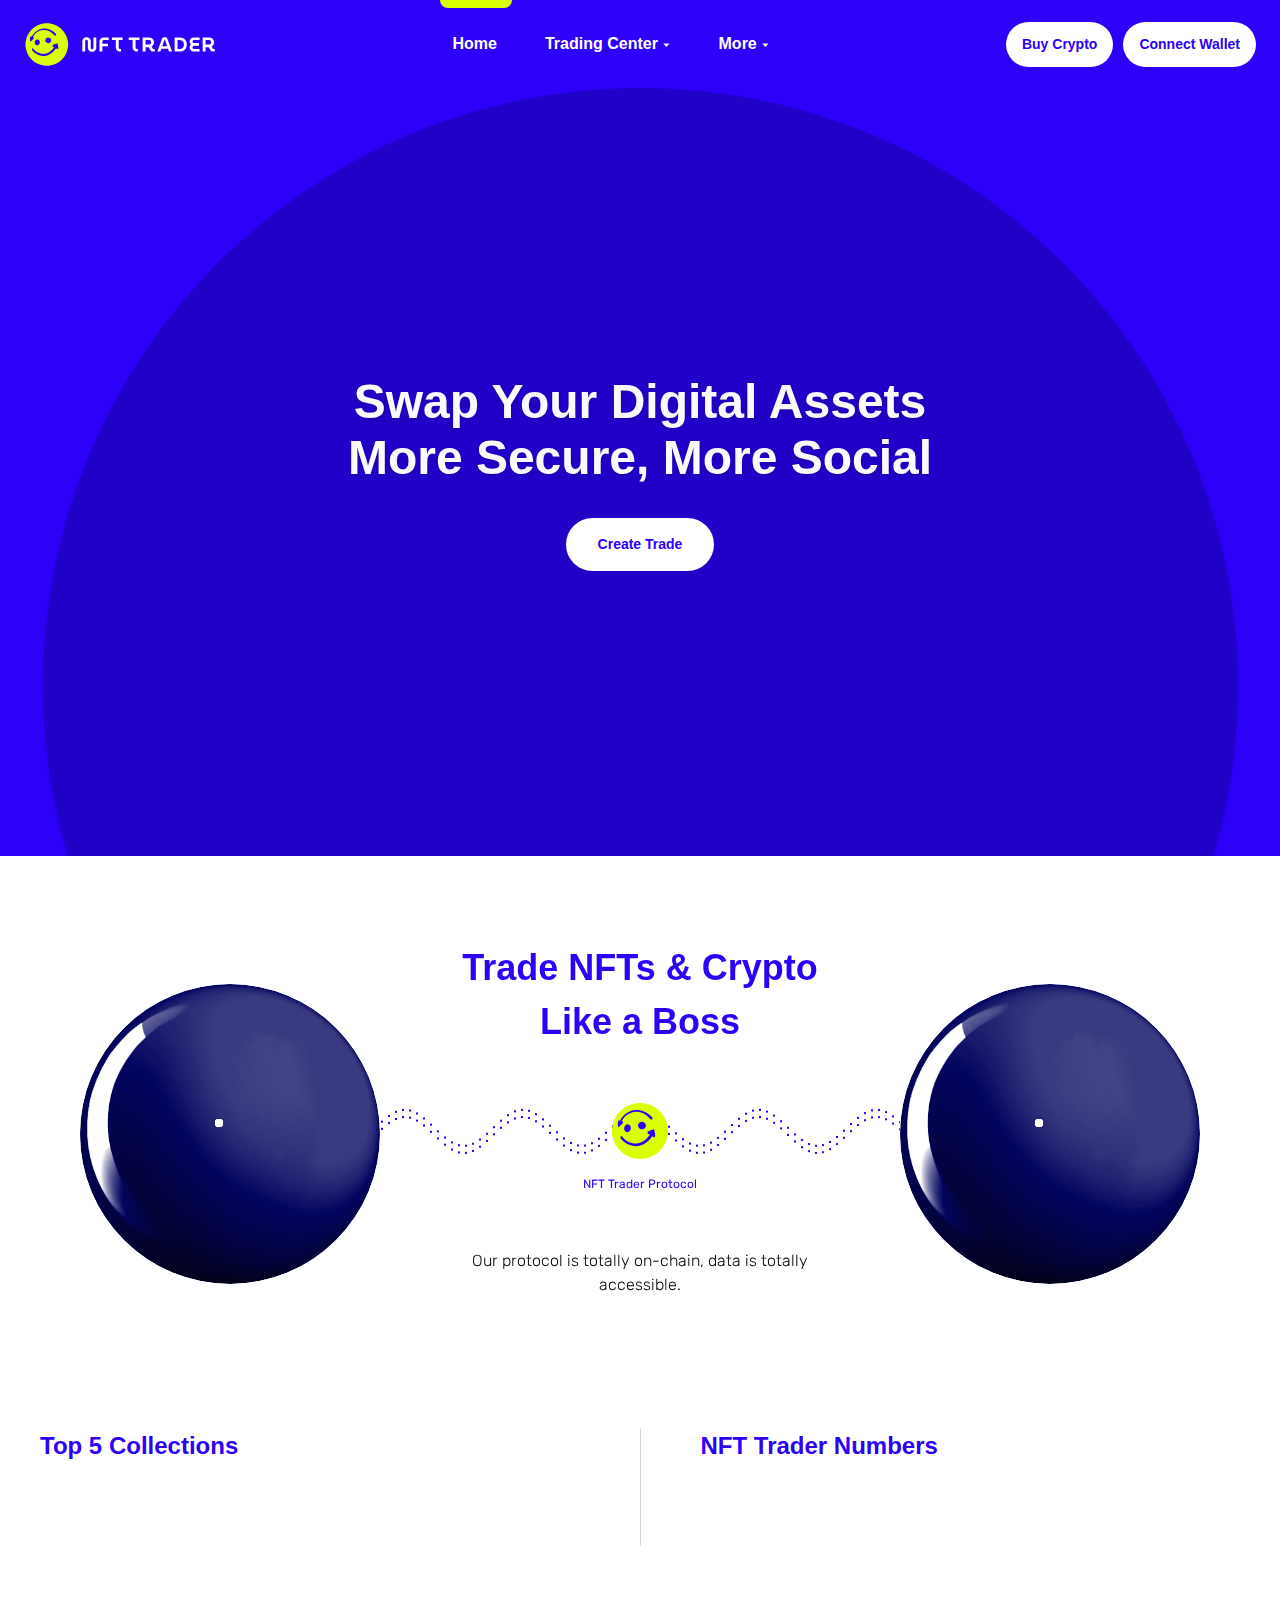
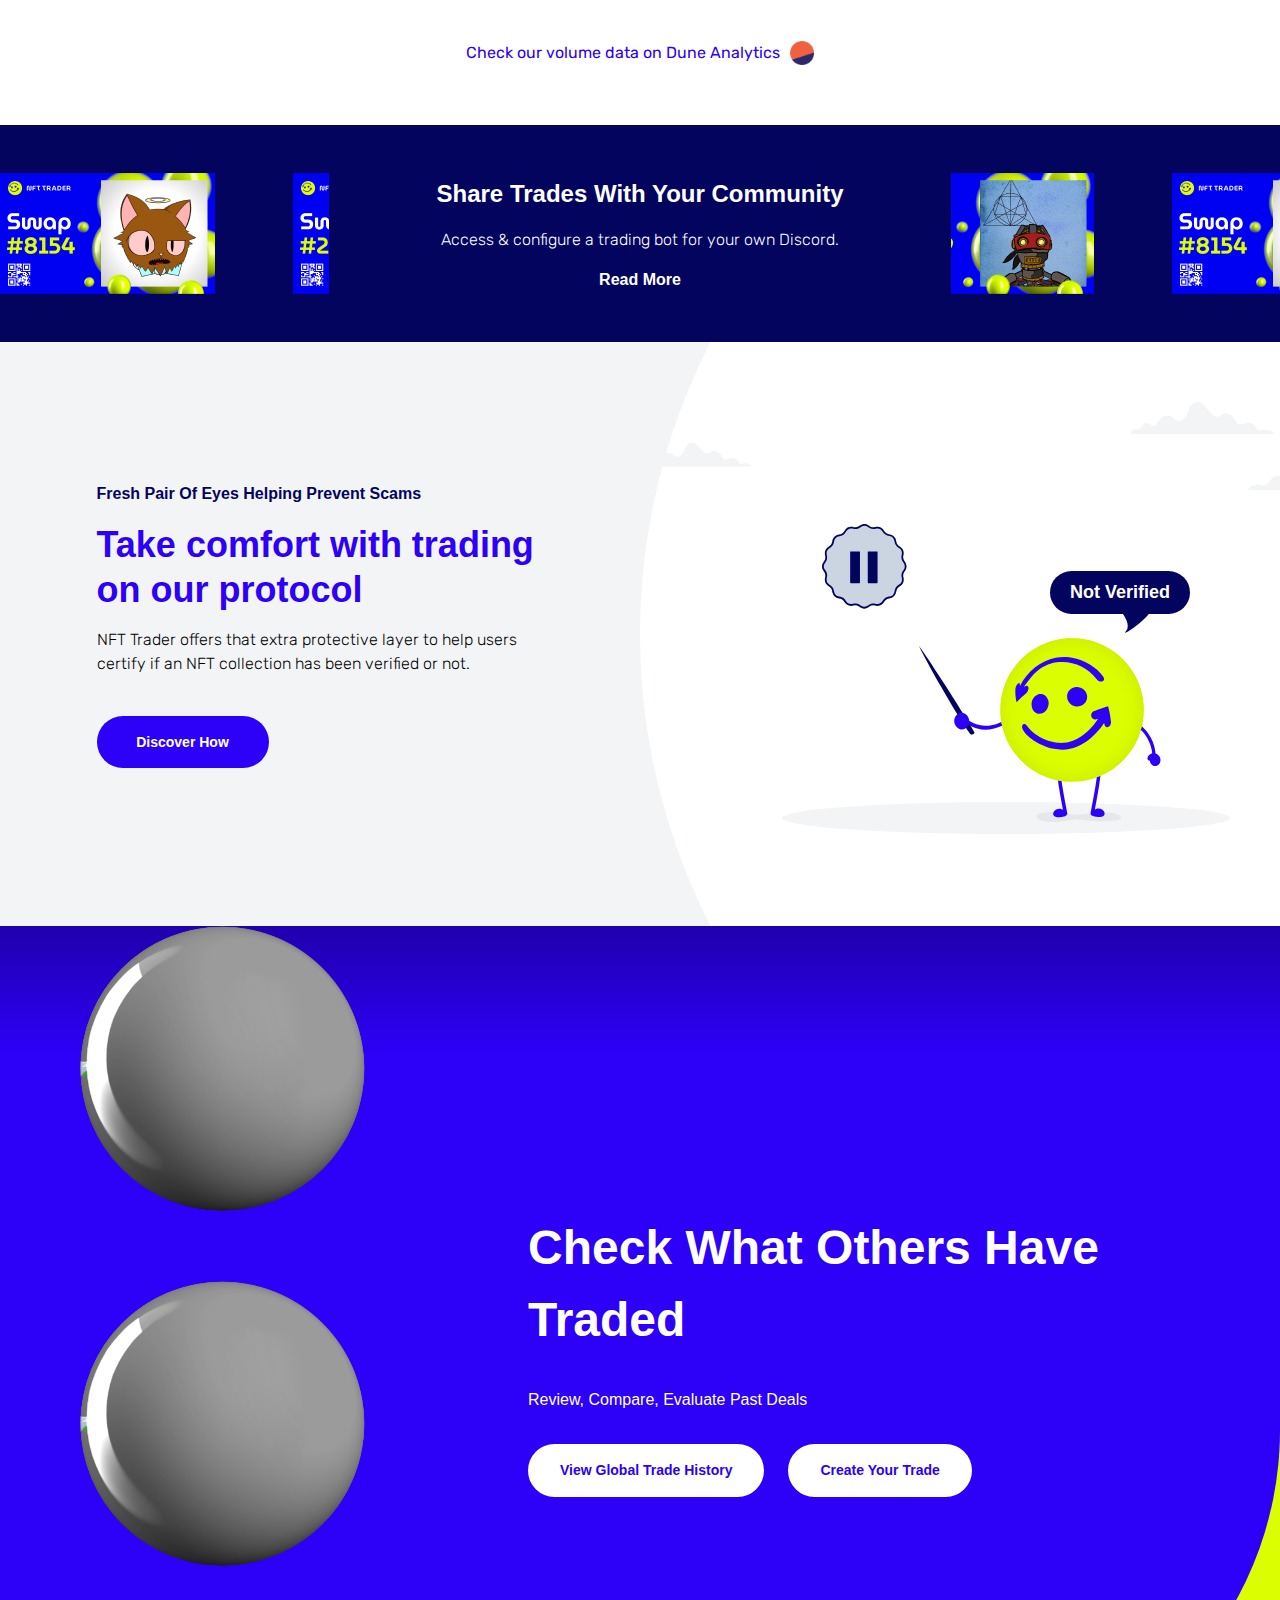
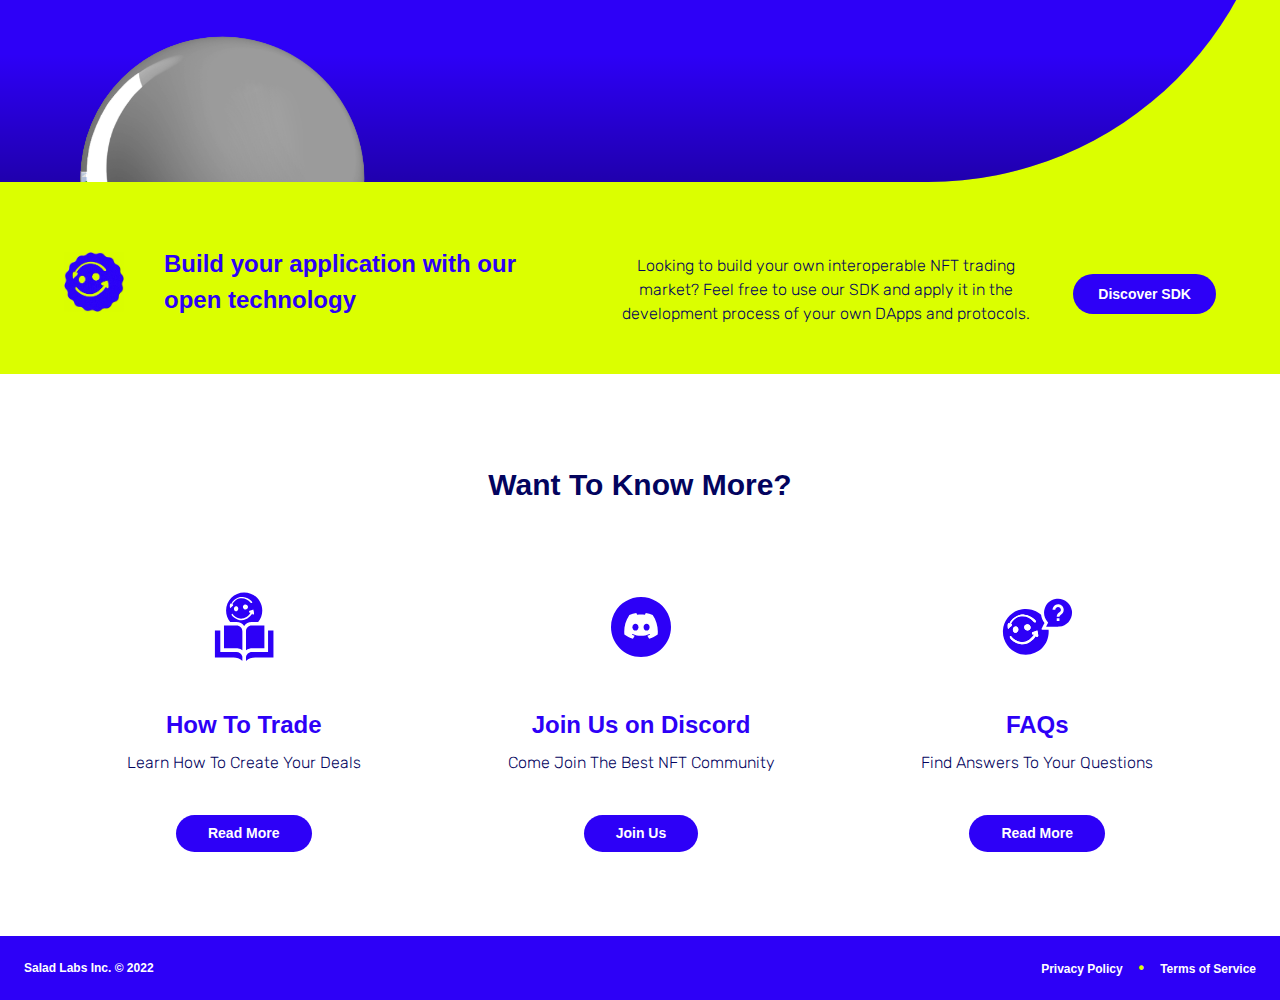
==== index.html @ 7aa1cea1 "Jyte Work Push" ====
<!DOCTYPE html>
<html lang="en">
<!-- Mirrored from www.nfttrader.io/ by HTTrack Website Copier/3.x [XR&CO'2014], Mon, 13 Mar 2023 13:34:58 GMT -->

<head>
    <meta name="viewport" content="width=device-width" />
    <meta charSet="utf-8" />
    <title>NFTTrader.io | Swap Your Digital Assets. More Secure, More Social</title>
    <meta name="title" content="NFTTrader.io | Swap Your Digital Assets. More Secure, More Social" />
    <meta name="description"
        content="NFTTrader.io is a multichain platform that allows P2P swaps of your digital assets in a more secure and social way." />
    <meta property="og:type" content="website" />
    <meta property="og:url" content="index.html" />
    <meta property="og:title" content="NFTTrader.io | Swap Your Digital Assets. More Secure, More Social" />
    <meta property="og:description"
        content="NFTTrader.io is a multichain platform that allows P2P swaps of your digital assets in a more secure and social way." />
    <meta property="og:image" content="../s3.eu-west-1.amazonaws.com/media.nfttrader.io/static/meta-logo.png" />
    <meta property="twitter:card" content="../s3.eu-west-1.amazonaws.com/media.nfttrader.io/static/meta-logo.png" />
    <meta property="twitter:url" content="index.html" />
    <meta property="twitter:title" content="NFTTrader.io | Swap Your Digital Assets. More Secure, More Social" />
    <meta property="twitter:description"
        content="NFTTrader.io is a multichain platform that allows P2P swaps of your digital assets in a more secure and social way." />
    <meta property="twitter:image" content="../s3.eu-west-1.amazonaws.com/media.nfttrader.io/static/meta-logo.png" />
    <link rel="icon" href="favicon.ico" />
    <link rel="apple-touch-icon" sizes="180x180" href="apple-touch-icon.png" />
    <link rel="icon" type="image/png" sizes="32x32" href="favicon-32x32.png" />
    <link rel="icon" type="image/png" sizes="16x16" href="favicon-16x16.png" />
    <link rel="manifest" href="site.webmanifest" />
    <meta name="next-head-count" content="9" />
    <link rel="preload" href="_next/static/css/43361c9265970437.css" as="style" />
    <link rel="stylesheet" href="_next/static/css/43361c9265970437.css" data-n-g="" />
    <link rel="preload" href="_next/static/css/2be417f9c0d968a4.css" as="style" />
    <link rel="stylesheet" href="_next/static/css/2be417f9c0d968a4.css" data-n-p="" />
    <link rel="preload" href="_next/static/css/83ad58e8e3fb3b5a.css" as="style" />
    <link rel="stylesheet" href="_next/static/css/83ad58e8e3fb3b5a.css" data-n-p="" /><noscript
        data-n-css=""></noscript>
    <script defer="" nomodule="" src="_next/static/chunks/polyfills-5cd94c89d3acac5f.js"></script>
    <script src="_next/static/chunks/webpack-548def59a6d8c1ab.js" defer=""></script>
    <script src="_next/static/chunks/framework-3ba7a649e78412a2.js" defer=""></script>
    <script src="_next/static/chunks/main-03161c0e0f9bb526.js" defer=""></script>
    <script src="_next/static/chunks/pages/_app-65dbbc0c952a27b8.js" defer=""></script>
    <script src="_next/static/chunks/75fc9c18-0b814f772c82c809.js" defer=""></script>
    <script src="_next/static/chunks/7421-03f4fcde40812e0a.js" defer=""></script>
    <script src="_next/static/chunks/5300-7e7d7ac0eab8a0b3.js" defer=""></script>
    <script src="_next/static/chunks/303-9979a2b699607a03.js" defer=""></script>
    <script src="_next/static/chunks/1391-1c988850c8850c26.js" defer=""></script>
    <script src="_next/static/chunks/5519-e1a431a7d2eac664.js" defer=""></script>
    <script src="_next/static/chunks/792-e9de6b56ada59f07.js" defer=""></script>
    <script src="_next/static/chunks/pages/index-f2e6a3bec9e7441b.js" defer=""></script>
    <script src="_next/static/CAy_Ukf-03Jh0zCTtFSmA/_buildManifest.js" defer=""></script>
    <script src="_next/static/CAy_Ukf-03Jh0zCTtFSmA/_ssgManifest.js" defer=""></script>
    <script src="_next/static/CAy_Ukf-03Jh0zCTtFSmA/_middlewareManifest.js" defer=""></script>
</head>

<body>
    <div id="__next" data-reactroot="">
        <div>
            <div class="false"></div>
            <header class="hidden bg-primary-white md:block sticky top-0 w-full z-[9999]">
                <div class="flex bg-primary-blue relative z-10 px-[24px] h-[88px] justify-between items-center ">
                    <div><img src="_next/static/media/logo_negative.75c9307e.svg" class="w-[192px] cursor-pointer" />
                    </div>
                    <nav class="flex h-[100%]">
                        <ul class="flex h-[100%] text-primary-white font-semibold hover:cursor-pointer">
                            <li class="inline flex h-[100%] items-center relative">
                                <div
                                    class="absolute top-[0px] w-[72px] h-[8px] bg-primary-yellow rounded-b-[100px] HeaderDesktop_menuOutlineHome__Os2DT">
                                </div><span
                                    class="flex h-[100%] items-center hover:text-primary-yellow HeaderDesktop_menuFontSmall__age8u"><a
                                        href="index.html">Home</a></span>
                            </li>
                            <li class="inline flex h-[100%] items-center md:mx-[28px] lg:mx-[48px] relative"><span><span
                                        class="flex h-[100%] items-center hover:text-primary-yellow
                      text-primary-white HeaderDesktop_menuFontSmall__age8u">Trading Center<svg width="8.66" height="5"
                                            viewBox="0 0 25 20" fill="none" xmlns="http://www.w3.org/2000/svg"
                                            class="ml-[4px]">
                                            <path d="M12.6699 19.8564L0.669922 6L24.6699 6L12.6699 19.8564Z"
                                                fill="white"></path>
                                        </svg></span></span></li>
                            <li class="inline flex h-[100%] items-center relative"><span><span class="flex h-[100%] items-center hover:text-primary-yellow
                      text-primary-white HeaderDesktop_menuFontSmall__age8u">More<svg width="8.66" height="5"
                                            viewBox="0 0 25 20" fill="none" xmlns="http://www.w3.org/2000/svg"
                                            class="ml-[4px]">
                                            <path d="M12.6699 19.8564L0.669922 6L24.6699 6L12.6699 19.8564Z"
                                                fill="white"></path>
                                        </svg></span></span></li>
                        </ul>
                    </nav>
                    <div>
                        <div class="flex justify-between">
                            <div
                                class="flex select-none justify-center items-center text-center cursor-pointer  bg-primary-white text-primary-blue transition-colors ease-in-out duration-500 hover:bg-primary-yellow active:bg-primary-white rounded-[100px] px-4 py-2 py-3 mr-[10px] false ">
                                <span class="false text-sm font-semibold">Buy Crypto</span></div>
                            <div
                                class="flex select-none justify-center items-center text-center cursor-pointer  bg-primary-white text-primary-blue transition-colors ease-in-out duration-500 hover:bg-primary-yellow active:bg-primary-white rounded-[100px] px-4 py-2 py-3 false ">
                                <span class="false text-sm font-semibold">Connect Wallet</span></div>
                        </div>
                    </div>
                </div>
            </header>
            <header class="block bg-primary-white sticky select-none top-0 w-full z-[9999] md:hidden">
                <div class="flex relative z-10 justify-between items-center bg-primary-blue h-[72px] px-[16px] "><img src="_next/static/media/logo_negative.75c9307e.svg" class="w-[170px] h-[40px]cursor-pointer" />
                    <div class="flex items-center justify-center gap-2"><svg class="cursor-pointer" width="40"
                            height="40" viewBox="0 0 24 24" fill="none" xmlns="http://www.w3.org/2000/svg">
                            <path
                                d="M0 12C0 5.37258 5.37258 0 12 0V0C18.6274 0 24 5.37258 24 12V12C24 18.6274 18.6274 24 12 24V24C5.37258 24 0 18.6274 0 12V12Z"
                                fill="white"></path>
                            <g clip-path="url(#clip0_357_110)">
                                <path d="M7.79993 9H16.1999V10.05H7.79993V9Z" fill="#2D00F7"></path>
                                <path d="M7.79993 11.4502H16.1999V12.5002H7.79993V11.4502Z" fill="#2D00F7"></path>
                                <path d="M16.1999 13.8998H7.79993V14.9498H16.1999V13.8998Z" fill="#2D00F7"></path>
                            </g>
                            <path fill-rule="evenodd" clip-rule="evenodd"
                                d="M12 23.4C18.296 23.4 23.4 18.296 23.4 12C23.4 5.70395 18.296 0.6 12 0.6C5.70395 0.6 0.6 5.70395 0.6 12C0.6 18.296 5.70395 23.4 12 23.4ZM12 24C18.6274 24 24 18.6274 24 12C24 5.37258 18.6274 0 12 0C5.37258 0 0 5.37258 0 12C0 18.6274 5.37258 24 12 24Z"
                                fill="#2D00F7"></path>
                            <defs>
                                <clipPath id="clip0_357_110">
                                    <rect width="9.6" height="9.6" fill="white" transform="translate(7.19995 7.20001)">
                                    </rect>
                                </clipPath>
                            </defs>
                        </svg></div>
                </div>
            </header>
            <main>
                <section
                    class="relative flex items-center justify-center w-full h-[464px] md:h-[768px] bg-primary-blue overflow-hidden">
                    <div
                        class="absolute top-0 w-[1195px] h-[1195px] rounded-full bg-primary-dark-blue shadow shadow-dark-shadow opacity-30 z-0">
                    </div>
                    <div class="absolute w-full h-full z-10"></div>
                    <div class="flex flex-col items-center justify-center gap-8 z-30">
                        <h1
                            class="w-[343px] drop-shadow shadow-dark-shadow text-gray-50 text-center text-3xl px-4 font-semibold sm:w-[500px] md:px-0 lg:text-5xl lg:w-[619px] lg:leading-[56px]">
                            Swap Your Digital Assets More Secure, More Social</h1>
                        <div
                            class="flex select-none justify-center items-center text-center cursor-pointer  bg-primary-white text-primary-blue transition-colors ease-in-out duration-500 hover:bg-primary-yellow active:bg-primary-white rounded-[100px] px-8 py-4 undefined false ">
                            <span class="false text-sm font-semibold">Create Trade</span></div>
                    </div>
                </section>
                <section class="w-full">
                    <div class="flex flex-col w-full justify-center gap-5 sm:gap-10 max-w-[1280px] h-full m-auto">
                        <div
                            class="flex flex-col items-center justify-center gap-5 lg:gap-0 px-5 pt-[40px] sm:px-20 md:pt-[80px] lg:pt-[20px]">
                            <h1
                                class="lg:relative top-[65px] md:max-w-[416px] text-2xl lg:text-4xl font-semibold text-center text-primary-blue z-[1]">
                                Trade NFTs &amp; Crypto Like a Boss</h1>
                            <p class="block text-center text-sm rubik font-light sm:hidden">Our protocol is totally
                                on-chain, data is totally accessible.</p>
                            <div class="self-stretch flex items-center justify-between">
                                <div class=" Bubble_float__k_P_n relative inline-flex items-center justify-center rounded-full overflow-hidden Bubble_bubbleWebkit__6w20a"
                                    style="width:0px;height:0px;animation-delay:4s">
                                    <div class="absolute top-0 flex items-center justify-start w-full h-full transition-all"
                                        style="transform:translateX(0px);will-change:transform"><img
                                            src="../s3.eu-west-1.amazonaws.com/media.nfttrader.io/static/homepage/5.gif"
                                            class="h-auto z-0" style="width:0px" /><img
                                            src="../s3.eu-west-1.amazonaws.com/media.nfttrader.io/static/homepage/22.gif"
                                            class="h-auto z-0" style="width:0px" /></div><img
                                        src="_next/static/media/grey_sphere.e9741642.svg"
                                        class="absolute top-0 left-0 w-full h-auto mix-blend-hard-light z-50" />
                                </div>
                                <div id="sinewave-container"
                                    class="flex justify-center items-center flex-1 relative self-stretch"><canvas
                                        class="absolute top-0 left-0"></canvas><img
                                        src="_next/static/media/logo.96d10b69.svg"
                                        class="NFTTraderProtocol relative -top-[3px] w-[56px] h-[56px] z-10" />
                                    <p
                                        class="NFTTraderProtocol absolute top-[90px] md:top-[125px] lg:top-2/3 left-1/2 translate-y-[-50%] translate-x-[-50%] text-primary-blue text-xs text-center rubik w-full">
                                        NFT Trader Protocol</p>
                                </div>
                                <div class=" Bubble_float__k_P_n relative inline-flex items-center justify-center rounded-full overflow-hidden Bubble_bubbleWebkit__6w20a"
                                    style="width:0px;height:0px;animation-delay:0s">
                                    <div class="absolute top-0 flex items-center justify-start w-full h-full transition-all"
                                        style="transform:translateX(0px);will-change:transform"><img
                                            src="../s3.eu-west-1.amazonaws.com/media.nfttrader.io/static/homepage/22.gif"
                                            class="h-auto z-0" style="width:0px" /><img
                                            src="../s3.eu-west-1.amazonaws.com/media.nfttrader.io/static/homepage/5.gif"
                                            class="h-auto z-0" style="width:0px" /></div><img
                                        src="_next/static/media/grey_sphere.e9741642.svg"
                                        class="absolute top-0 left-0 w-full h-auto mix-blend-hard-light z-50" />
                                </div>
                            </div>
                            <p
                                class="hidden sm:block bottom-[35px] text-center rubik text-base font-light md:max-w-[416px] lg:relative">
                                Our protocol is totally on-chain, data is totally accessible.</p>
                            <div class="NFTTraderProtocol-mobile flex items-center justify-center gap-4"><img
                                    src="_next/static/media/logo.96d10b69.svg" class="w-[28px] h-[28px] z-10" />
                                <p class="text-primary-blue text-xs rubik font-regular">NFT Trader Protocol</p>
                            </div>
                        </div>
                        <div
                            class="flex flex-col lg:flex-row items-stretch justify-between gap-10 pb-0 pt-[56px] px-5 sm:gap-20 sm:px-10 md:pb-[80px] lg:gap-10">
                            <div class="flex-1 flex flex-col items-stretch justify-start">
                                <h1 class="text-lg sm:text-2xl font-semibold text-primary-blue">Top 5 Collections</h1>
                                <ul class="flex flex-col items-stretch justify-start mt-[32px]"></ul>
                            </div>
                            <div
                                class="w-full h-[1px] bg-primary-gray/40 my-[48px] sm:my-[24px] md:my-[0px] md:mx-[20px] lg:w-[1px] lg:h-[inherit]">
                            </div>
                            <div class="flex-1 flex flex-col mb-[50px] items-stretch justify-start">
                                <h1 class="text-lg sm:text-2xl font-semibold text-primary-blue">NFT Trader Numbers</h1>
                                <ul class="flex flex-col items-stretch justify-start mt-[32px]"></ul>
                            </div>
                        </div>
                    </div>
                    <div
                        class="flex justify-center items-center w-full max-w-[1280px] mt-[15px] mb-[60px] m-[0] mx-[auto] px-[16px] lg:px-[48px]">
                        <span class="rubik text-primary-blue"><a
                                class=" LinkComponent_link__B8Cf5 LinkComponent_blue__vKzQ0 font-regular cursor-pointer "
                                target="_blank" href="https://dune.com/cryptuschrist/nft-trader-io">Check our volume
                                data on Dune Analytics</a></span><img src="_next/static/media/dune_logo.399c9743.png"
                            class="ml-[10px] w-[24px] h-[auto]" /></div>
                </section>
                <section
                    class="flex flex-col justify-center w-full bg-primary-dark-blue py-[48px] lg:relative lg:z-[1]">
                    <div class="index_momentsRow__EXPA_ undefined w-full h-[64px] lg:hidden"
                        style="background-image:url(_next/static/media/moments_row_small.039a1a40.png)"></div>
                    <div class="index_momentsRow__EXPA_ undefined w-full h-[121px] hidden lg:block"
                        style="background-image:url(_next/static/media/moments_row.9f579032.png)"></div>
                    <div
                        class="flex flex-col justify-center items-center bg-primary-dark-blue lg:py-[15px] lg:w-[622px] lg:absolute lg:top-[50%] lg:left-[50%] lg:-translate-y-[50%] lg:-translate-x-[50%]">
                        <span class="text-2xl font-semibold text-center text-primary-white mt-[32px] lg:mt-[0]">Share
                            Trades With Your Community</span><span
                            class="rubik text-base font-light mt-[16px] text-primary-white">Access &amp; configure a
                            trading bot for your own Discord.</span><a
                            class=" LinkComponent_link__B8Cf5 LinkComponent_white__wctmo font-semibold cursor-pointer text-base font-semibold mt-[16px]"
                            target="_blank" href="https://docs.nfttrader.io/documentation/discord-bot">Read More</a>
                    </div>
                </section>
                <section
                    class="index_verificationSection__X10EL w-full flex flex-col lg:pl-[40px] xl:pl-[80px] lg:flex-row lg:items-center lg:justify-center lg:h-[584px] lg:relative lg:z-[1]">
                    <div class="max-w-[1280px] w-full flex justify-between">
                        <div
                            class="flex flex-col pt-[48px] pb-[44px] px-[16.5px] text-left bg-[#f3f4f6] lg:w-[500px] sm:items-center lg:items-start lg:bg-[transparent]">
                            <span class="text-base text-primary-dark-blue font-semibold">Fresh Pair Of Eyes Helping
                                Prevent Scams</span><span
                                class="text-primary-blue text-2xl font-semibold mt-[16px] lg:text-4xl lg:leading-[45px]">Take
                                comfort with trading on our protocol</span>
                            <p class="mt-[16px] rubik text-base font-light text-left sm:text-center lg:text-left">NFT
                                Trader offers that extra protective layer to help users certify if an NFT collection has
                                been verified or not.</p>
                            <div
                                class="flex select-none justify-center items-center text-center cursor-pointer  bg-primary-blue text-primary-white transition-colors ease-in-out duration-500 hover:bg-primary-dark-blue active:bg-primary-blue rounded-[100px] px-4 py-2 mt-[40px] w-[172px] h-[52px] false ">
                                <span class="false text-sm font-semibold">Discover How</span></div>
                        </div>
                        <div class="relative hidden lg:flex lg:w-[548px] lg:h-[400px]">
                            <div class="index_mascotteBaloonVerification__2cKX9"></div>
                            <div class="absolute top-[90px] left-[90px] icon-container">
                                <div class="VerificationStatusRotation_verificationStatusIcon__pR4Mj VerificationStatusRotation_verificationStatusIconSuccess__KRwkx"
                                    id="icon-success-2b61be61-5fc8-4e1e-98bd-cf3c6c43ba08"></div>
                                <div class="VerificationStatusRotation_verificationStatusIcon__pR4Mj VerificationStatusRotation_verificationStatusIconVerify__xtl3p"
                                    id="icon-verify-2b61be61-5fc8-4e1e-98bd-cf3c6c43ba08"
                                    style="display:none;opacity:0"></div>
                                <div class="VerificationStatusRotation_verificationStatusIcon__pR4Mj VerificationStatusRotation_verificationStatusIconBanned__8eRMj"
                                    id="icon-banned-2b61be61-5fc8-4e1e-98bd-cf3c6c43ba08"
                                    style="display:none;opacity:0"></div>
                            </div>
                            <div
                                class="absolute bg-primary-dark-blue rounded-[100px] px-[20px] py-[8px] transition-all bottom-[220px] right-[90px]">
                                <span class="text-lg font-semibold text-primary-white"
                                    id="status-2b61be61-5fc8-4e1e-98bd-cf3c6c43ba08">Verified</span></div>
                        </div>
                    </div>
                    <div class="index_verificationMascotte__Oyqsv w-full flex relative h-[500px] pb-[80px]">
                        <div class="index_mascotteBaloonVerificationMobile__uprz4"></div>
                    </div>
                </section>
                <section class="w-full h-[536px] bg-primary-yellow lg:h-[856px] lg:relative lg:z-[1]">
                    <div
                        class="relative w-full h-full bg-primary-blue lg:px-20 rounded-br-[88px] md:rounded-br-[176px] lg:rounded-br-[352px] overflow-hidden">
                        <div
                            class="absolute top-0 left-0 w-full h-[128px] bg-gradient-to-b from-black to-transparent opacity-30 z-0">
                        </div>
                        <div
                            class="absolute bottom-0 left-0 w-full h-[128px] bg-gradient-to-t from-black to-transparent opacity-30 z-0">
                        </div>
                        <div
                            class="flex flex-col lg:flex-row items-center lg:items-stretch justify-center lg:justify-between gap-5 lg:gap-10 w-full h-full max-w-[1280px] m-auto">
                            <ul
                                class="index_animatedUl__vs0hX self-start flex flex-row lg:flex-col items-center justify-start">
                                <li class="w-[100px] md:w-[175px] lg:w-[285px] h-[100px] md:h-[175px] lg:h-[285px]">
                                    <div class="  relative inline-flex items-center justify-center rounded-full overflow-hidden Bubble_bubbleWebkit__6w20a"
                                        style="width:0px;height:0px;animation-delay:0s">
                                        <div class="absolute top-0 flex items-center justify-start w-full h-full transition-all"
                                            style="transform:translateX(0px);will-change:transform"><img
                                                src="../lh3.googleusercontent.com/unnamed.png" class="h-auto z-0"
                                                style="width:0px" /></div>
                                                <img src="_next/static/media/grey_sphere.e9741642.svg"
                                            class="absolute top-0 left-0 w-full h-auto mix-blend-hard-light z-50" />
                                    </div>
                                </li>
                                <li class="w-[100px] md:w-[175px] lg:w-[285px] h-[100px] md:h-[175px] lg:h-[285px]">
                                    <div class="  relative inline-flex items-center justify-center rounded-full overflow-hidden Bubble_bubbleWebkit__6w20a"
                                        style="width:0px;height:0px;animation-delay:2s">
                                        <div class="absolute top-0 flex items-center justify-start w-full h-full transition-all"
                                            style="transform:translateX(0px);will-change:transform"><img
                                                src="../lh3.googleusercontent.com/unnamed-2.png" class="h-auto z-0"
                                                style="width:0px" /></div><img
                                            src="_next/static/media/grey_sphere.e9741642.svg"
                                            class="absolute top-0 left-0 w-full h-auto mix-blend-hard-light z-50" />
                                    </div>
                                </li>
                                <li class="w-[100px] md:w-[175px] lg:w-[285px] h-[100px] md:h-[175px] lg:h-[285px]">
                                    <div class="  relative inline-flex items-center justify-center rounded-full overflow-hidden Bubble_bubbleWebkit__6w20a"
                                        style="width:0px;height:0px;animation-delay:3s">
                                        <div class="absolute top-0 flex items-center justify-start w-full h-full transition-all"
                                            style="transform:translateX(0px);will-change:transform"><img
                                                src="../lh3.googleusercontent.com/unnamed-3.png" class="h-auto z-0"
                                                style="width:0px" /></div><img
                                            src="_next/static/media/grey_sphere.e9741642.svg"
                                            class="absolute top-0 left-0 w-full h-auto mix-blend-hard-light z-50" />
                                    </div>
                                </li>
                                <li class="w-[100px] md:w-[175px] lg:w-[285px] h-[100px] md:h-[175px] lg:h-[285px]">
                                    <div class="  relative inline-flex items-center justify-center rounded-full overflow-hidden Bubble_bubbleWebkit__6w20a"
                                        style="width:0px;height:0px;animation-delay:2s">
                                        <div class="absolute top-0 flex items-center justify-start w-full h-full transition-all"
                                            style="transform:translateX(0px);will-change:transform"><img
                                                src="../lh3.googleusercontent.com/unnamed-4.png" class="h-auto z-0"
                                                style="width:0px" /></div><img
                                            src="_next/static/media/grey_sphere.e9741642.svg"
                                            class="absolute top-0 left-0 w-full h-auto mix-blend-hard-light z-50" />
                                    </div>
                                </li>
                                <li class="w-[100px] md:w-[175px] lg:w-[285px] h-[100px] md:h-[175px] lg:h-[285px]">
                                    <div class="  relative inline-flex items-center justify-center rounded-full overflow-hidden Bubble_bubbleWebkit__6w20a"
                                        style="width:0px;height:0px;animation-delay:3s">
                                        <div class="absolute top-0 flex items-center justify-start w-full h-full transition-all"
                                            style="transform:translateX(0px);will-change:transform"><img
                                                src="../lh3.googleusercontent.com/unnamed.jpg" class="h-auto z-0"
                                                style="width:0px" /></div><img
                                            src="_next/static/media/grey_sphere.e9741642.svg"
                                            class="absolute top-0 left-0 w-full h-auto mix-blend-hard-light z-50" />
                                    </div>
                                </li>
                                <li class="w-[100px] md:w-[175px] lg:w-[285px] h-[100px] md:h-[175px] lg:h-[285px]">
                                    <div class="  relative inline-flex items-center justify-center rounded-full overflow-hidden Bubble_bubbleWebkit__6w20a"
                                        style="width:0px;height:0px;animation-delay:4s">
                                        <div class="absolute top-0 flex items-center justify-start w-full h-full transition-all"
                                            style="transform:translateX(0px);will-change:transform"><img
                                                src="../lh3.googleusercontent.com/unnamed.png" class="h-auto z-0"
                                                style="width:0px" /></div><img
                                            src="_next/static/media/grey_sphere.e9741642.svg"
                                            class="absolute top-0 left-0 w-full h-auto mix-blend-hard-light z-50" />
                                    </div>
                                </li>
                                <li class="w-[100px] md:w-[175px] lg:w-[285px] h-[100px] md:h-[175px] lg:h-[285px]">
                                    <div class="  relative inline-flex items-center justify-center rounded-full overflow-hidden Bubble_bubbleWebkit__6w20a"
                                        style="width:0px;height:0px;animation-delay:4s">
                                        <div class="absolute top-0 flex items-center justify-start w-full h-full transition-all"
                                            style="transform:translateX(0px);will-change:transform"><img
                                                src="../lh3.googleusercontent.com/unnamed-2.png" class="h-auto z-0"
                                                style="width:0px" /></div><img
                                            src="_next/static/media/grey_sphere.e9741642.svg"
                                            class="absolute top-0 left-0 w-full h-auto mix-blend-hard-light z-50" />
                                    </div>
                                </li>
                                <li class="w-[100px] md:w-[175px] lg:w-[285px] h-[100px] md:h-[175px] lg:h-[285px]">
                                    <div class="  relative inline-flex items-center justify-center rounded-full overflow-hidden Bubble_bubbleWebkit__6w20a"
                                        style="width:0px;height:0px;animation-delay:3s">
                                        <div class="absolute top-0 flex items-center justify-start w-full h-full transition-all"
                                            style="transform:translateX(0px);will-change:transform"><img
                                                src="../lh3.googleusercontent.com/unnamed-3.png" class="h-auto z-0"
                                                style="width:0px" /></div><img
                                            src="_next/static/media/grey_sphere.e9741642.svg"
                                            class="absolute top-0 left-0 w-full h-auto mix-blend-hard-light z-50" />
                                    </div>
                                </li>
                                <li class="w-[100px] md:w-[175px] lg:w-[285px] h-[100px] md:h-[175px] lg:h-[285px]">
                                    <div class="  relative inline-flex items-center justify-center rounded-full overflow-hidden Bubble_bubbleWebkit__6w20a"
                                        style="width:0px;height:0px;animation-delay:3s">
                                        <div class="absolute top-0 flex items-center justify-start w-full h-full transition-all"
                                            style="transform:translateX(0px);will-change:transform"><img
                                                src="../lh3.googleusercontent.com/unnamed-4.png" class="h-auto z-0"
                                                style="width:0px" /></div><img
                                            src="_next/static/media/grey_sphere.e9741642.svg"
                                            class="absolute top-0 left-0 w-full h-auto mix-blend-hard-light z-50" />
                                    </div>
                                </li>
                                <li class="w-[100px] md:w-[175px] lg:w-[285px] h-[100px] md:h-[175px] lg:h-[285px]">
                                    <div class="  relative inline-flex items-center justify-center rounded-full overflow-hidden Bubble_bubbleWebkit__6w20a"
                                        style="width:0px;height:0px;animation-delay:1s">
                                        <div class="absolute top-0 flex items-center justify-start w-full h-full transition-all"
                                            style="transform:translateX(0px);will-change:transform"><img
                                                src="../lh3.googleusercontent.com/unnamed.jpg" class="h-auto z-0"
                                                style="width:0px" /></div><img
                                            src="_next/static/media/grey_sphere.e9741642.svg"
                                            class="absolute top-0 left-0 w-full h-auto mix-blend-hard-light z-50" />
                                    </div>
                                </li>
                            </ul>
                            <div class="flex flex-col items-start justify-center gap-4 lg:gap-8 px-10 z-10">
                                <h1 class="text-2xl md:text-4xl lg:text-5xl font-semibold text-white max-w-[632px]">
                                    Check What Others Have Traded</h1>
                                <p class="text-base font-light text-white max-w-[632px]">Review, Compare, Evaluate Past
                                    Deals</p>
                                <div
                                    class="flex flex-col lg:flex-row items-start lg:items-center justify-start gap-2 lg:gap-6">
                                    <a href="globaldeals.html">
                                        <div
                                            class="flex select-none justify-center items-center text-center cursor-pointer  bg-primary-white text-primary-blue transition-colors ease-in-out duration-500 hover:bg-primary-yellow active:bg-primary-white rounded-[100px] px-8 py-4 undefined false ">
                                            <span class="false text-sm font-semibold">View Global Trade History</span>
                                        </div>
                                    </a>
                                    <div
                                        class="flex select-none justify-center items-center text-center cursor-pointer  bg-primary-white text-primary-blue transition-colors ease-in-out duration-500 hover:bg-primary-yellow active:bg-primary-white rounded-[100px] px-8 py-4 undefined false ">
                                        <span class="false text-sm font-semibold">Create Your Trade</span></div>
                                </div>
                            </div>
                        </div>
                    </div>
                </section>
                <section
                    class="flex flex-col items-center justify-center w-full bg-primary-yellow pt-[40px] pb-[48px] px-[16px] lg:relative lg:z-[1]">
                    <div class="max-w-[1280px] px-[48px]">
                        <div
                            class="flex flex-col gap-10 items-center mt-[16px] text-center lg:flex-row lg:justify-between">
                            <img src="_next/static/media/SDK_logo_rotating.dff5c730.gif"
                                class="w-[60px] h-[60px]" /><span
                                class="text-2xl font-semibold text-primary-blue lg:text-left">Build your application
                                with our open technology</span>
                            <p class="rubik text-primary-dark-blue font-light text-base mt-[16px] lg:w-[550px]">Looking
                                to build your own interoperable NFT trading market? Feel free to use our SDK and apply
                                it in the development process of your own DApps and protocols.</p>
                            <div
                                class="flex select-none justify-center items-center text-center cursor-pointer  bg-primary-blue text-primary-white transition-colors ease-in-out duration-500 hover:bg-primary-dark-blue active:bg-primary-blue rounded-[100px] px-4 py-2 w-[179px] h-[40px] mt-[24px] false ">
                                <span class="false text-sm font-semibold">Discover SDK</span></div>
                        </div>
                    </div>
                </section>
                <section class="w-full lg:bg-primary-white lg:relative lg:z-[1]">
                    <div
                        class="w-full max-w-[1280px] h-full px-[12px] pt-[40px] pb-[60px] md:pt-[88px] md:pb-[84px] m-auto">
                        <div class="flex flex-col items-stretch justify-center gap-20">
                            <h1 class="text-center text-3xl text-primary-dark-blue font-semibold">Want To Know More?
                            </h1>
                            <div class="flex flex-col md:flex-row items-stretch justify-evenly gap-8">
                                <div class="flex flex-col items-center justify-center gap-10"><img
                                        src="_next/static/media/guide.50057452.svg" class="w-20 h-20" />
                                    <div class="flex flex-col items-stretch justify-center gap-2">
                                        <p class="text-2xl text-center text-primary-blue font-semibold">How To Trade</p>
                                        <p class="rubik text-primary-dark-blue text-base text-center font-light">Learn
                                            How To Create Your Deals</p>
                                    </div><a target="" href="how-to-trade.html">
                                        <div
                                            class="flex select-none justify-center items-center text-center cursor-pointer  bg-primary-blue text-primary-white transition-colors ease-in-out duration-500 hover:bg-primary-dark-blue active:bg-primary-blue rounded-[100px] px-4 py-2 px-[32px] py-[10px] false ">
                                            <span class="false text-sm font-semibold">Read More</span></div>
                                    </a>
                                </div>
                                <div class="flex flex-col items-center justify-center gap-10"><img
                                        src="_next/static/media/discord.3afcd57c.svg" class="w-20 h-20" />
                                    <div class="flex flex-col items-stretch justify-center gap-2">
                                        <p class="text-2xl text-center text-primary-blue font-semibold">Join Us on
                                            Discord</p>
                                        <p class="rubik text-primary-dark-blue text-base text-center font-light">Come
                                            Join The Best NFT Community</p>
                                    </div><a target="_blank" href="https://discord.gg/q4gK9sqt6r">
                                        <div
                                            class="flex select-none justify-center items-center text-center cursor-pointer  bg-primary-blue text-primary-white transition-colors ease-in-out duration-500 hover:bg-primary-dark-blue active:bg-primary-blue rounded-[100px] px-4 py-2 px-[32px] py-[10px] false ">
                                            <span class="false text-sm font-semibold">Join Us</span></div>
                                    </a>
                                </div>
                                <div class="flex flex-col items-center justify-center gap-10"><img
                                        src="_next/static/media/faq.ead89cb7.svg" class="w-20 h-20" />
                                    <div class="flex flex-col items-stretch justify-center gap-2">
                                        <p class="text-2xl text-center text-primary-blue font-semibold">FAQs</p>
                                        <p class="rubik text-primary-dark-blue text-base text-center font-light">Find
                                            Answers To Your Questions</p>
                                    </div><a target="" href="faq.html">
                                        <div
                                            class="flex select-none justify-center items-center text-center cursor-pointer  bg-primary-blue text-primary-white transition-colors ease-in-out duration-500 hover:bg-primary-dark-blue active:bg-primary-blue rounded-[100px] px-4 py-2 px-[32px] py-[10px] false ">
                                            <span class="false text-sm font-semibold">Read More</span></div>
                                    </a>
                                </div>
                            </div>
                        </div>
                    </div>
                </section>
            </main>
            <footer
                class="flex flex-col w-full h-[auto] px-[24px] bg-primary-blue justify-between items-center text-primary-white text-xs font-semibold sm:flex-row sm:h-[64px] ">
                <div class="mt-[20px] sm:mt-[0px]"><span>Salad Labs Inc. © 2022</span></div>
                <div class="my-[20px] sm:my-[0px]"><span class="cursor-pointer"><a
                            class=" LinkComponent_link__B8Cf5 LinkComponent_white__wctmo font-semibold cursor-pointer "
                            target="" href="privacy.html">Privacy Policy</a></span><span
                        class="px-[16px] text-[16px] text-primary-yellow">•</span><span class="cursor-pointer"><a
                            class=" LinkComponent_link__B8Cf5 LinkComponent_white__wctmo font-semibold cursor-pointer "
                            target="" href="tos.html">Terms of Service</a></span></div>
            </footer>
        </div>
    </div>
    <script id="__NEXT_DATA__"
        type="application/json">{"props":{"pageProps":{"__lang":"en","__namespaces":{"common":{"approvedLabel":"approved","usernameNotSetLabel":"\u003cusername not set\u003e","completeLabel":"complete","tradeExpiredLabel":"This Trade Has Expired","tradeWillExpireLabel":"This trade will expire in","saveLabel":"save","expiryDateLabel":"Expiry Date","expiredOnLabel":"Expired On","mottoLabel":"Swap Your Digital Assets More Secure, More Social","titleLabel":"NFTTrader.io | Swap Your Digital Assets. More Secure, More Social","metaDescriptionLabel":"NFTTrader.io is a multichain platform that allows P2P swaps of your digital assets in a more secure and social way.","likeBossLabel":"Trade NFTs \u0026 Crypto Like a Boss","protocolOnChainLabel":"Our protocol is totally on-chain, data is totally accessible.","protocolLabel":"NFT Trader Protocol","top5CollectibleLabel":"Top 5 Collections","numbersLabel":"NFT Trader Numbers","shareCommunityLabel":"Share Trades With Your Community","configureDiscordLabel":"Access \u0026 configure a trading bot for your own Discord.","freshEyesScamLabel":"Fresh Pair Of Eyes Helping Prevent Scams","takeComfortLabel":"Take comfort with trading on our protocol","layerSecurityLabel":"NFT Trader offers that extra protective layer to help users certify if an NFT collection has been verified or not.","checkOtherTraderLabel":"Check What Others Have Traded","reviewCompareLabel":"Review, Compare, Evaluate Past Deals","viewGlobalTradeLabel":"View Global Trade History","createYourTradeLabel":"Create Your Trade","createTradeLabel":"Create Trade","buildApplicationLabel":"Build your application with our open technology","sdkLabel":"Looking to build your own interoperable NFT trading market? Feel free to use our SDK and apply it in the development process of your own DApps and protocols.","discoverSdkLabel":"Discover SDK","discoverHowLabel":"Discover How","wantMoreLabel":"Want To Know More?","howToTradeLabel":"How To Trade","learnHowLabel":"Learn How To Create Your Deals","readMoreLabel":"Read More","joinDiscordLabel":"Join Us on Discord","comeBestCommunityLabel":"Come Join The Best NFT Community","joinUsLabel":"Join Us","faqLabel":"FAQs","findAnswersLabel":"Find Answers To Your Questions","homeLabel":"Home","tradingCenterLabel":"Trading Center","moreLabel":"More","buyCryptoLabel":"Buy Crypto","connectWalletLabel":"Connect Wallet","yourHubTradeLabel":"Your Hub \u0026 Trades","globalDealsLabel":"Global Deals","tradeSquadLabel":"TradeSquad NFT","SDK":"SDK","FAQ":"FAQ","aboutUsLabel":"About Us","connectWithUsLabel":"Connect With Us","viewOnLabel":"View On","initiatorLabel":"Initiator’s Digital Assets","viewOnOpenSeaLabel":"View on OpenSea","counterpartyAssetsLabel":"Counterparty’s Digital Assets","dailyVolumeLabel":"Daily Volume","totalVolumeLabel":"Total Volume","swappedLabel":"Swapped","swapsLabel":"swaps","allLabel":"All","searchLabel":"Search","sorryLabel":"Sorry, your search could not be found.","tryAgainLabel":"Please try again.","clearSearchLabel":"Clear Search","noResultsLabel":"No Results","connectYourWalletLabel":"Connect Your Wallet First","connectYourWalletBrowserLabel":"Please, connect your wallet if you want to browse this page","personalTradeHubLabel":"This is your personal Trade hub page. Here you can conveniently create deals, cancel them and update your Trader counterparty.","closedLabel":"Closed","canceledLabel":"Canceled","checkOtherTradersLabel":"Check what deals other Traders have made","privacyParagraph1":"Salad Labs Inc. recognizes that its visitors, users, and others (known collectively or individually as “Users”) who use www.NFTTrader.io (the “Website”) value their privacy. This Privacy Policy applies to all of the products, services, and Websites offered by Salad Labs Inc., and details important information regarding the use and disclosure of User information collected on the Website.","privacyParagraph2":"Your use of the Website and any personal information you provide on the Website remains subject to the terms of this Privacy Policy and the Salad Labs Inc. Terms of Use.","privacyParagraph3":"Salad Labs Inc. Privacy Policy applies only to Websites and services that are owned and operated by Salad Labs Inc.. While other Websites may be displayed as links from within NFTTrader.io, those sites are owned and operated by others, and they may have different privacy policies. When linking from NFTTrader.io to other websites, if you have privacy concerns, we urge you to review the privacy policies of those sites.","privacyParagraph4":"We may use third-party advertising companies to serve or track ads on our website and other websites. These companies may use information (not including your name, address, email address or telephone number) about your visits to this and other websites in order to measure advertising effectiveness and to provide advertisements about goods and services that may be of interest to you.","titleParagraph5":"1. Information collection and use","generalTitle":"GENERAL","privacyParagraph5":"NFTTrader.io does not require that you register in order to view its services or User comments. Registration is required to use certain interactive features such as posting comments, following, receiving email notifications, receiving website notifications, participating in discussions, and in order to submit ideas and participate in contests.","privacyParagraph6":"Salad Labs Inc. collects personal information when you register with NFTTrader.io, when you visit the Website, or any time you provide information to NFTTrader.io about yourself. Salad Labs Inc. may combine information about you that we have with information we obtain from business partners or other companies.","privacyParagraph7":"NFTTrader.io automatically receives and records other non-personally-identifying information (“Non-Personal Information”) on our server logs from your browser even if you do not register with NFTTrader.io, for example, your IP address, NFTTrader.io cookie information, and the pages you visit.","privacyParagraph8":"NFTTrader.io uses Non-Personal Information for the following general purposes: to customize the advertising and content you see, improve our services, conduct research, and provide anonymous reporting for internal and external clients.","registrationTitle":"REGISTRATION","privacyParagraph9":"In order to participate on this Website, we request certain personally identifiable information from you on the registration form and require you to create a username and password. During registration you are required to give contact information (such as name and email address). We use this information to contact you about the services on our site in which you have expressed interest. When you register with NFTTrader.io and sign in to our services, you are not anonymous to us.","privacyParagraph10":"You sometimes might have the option to provide demographic information (such as gender, birth date and general location) to us; we encourage you to submit this information to so we can provide you a more personalized experience on our site.","privacyParagraph11":"Salad Labs Inc. is the sole owner of the information collected on NFTTrader.io.","privacyParagraph12":"Salad Labs Inc. collects personally identifiable information from our users at several different points on our Website.","titleParagraph13":"2. Information and disclosure","privacyParagraph13":"NFTTrader.io does not require that you register in order to view its services or User comments. Registration is required to use certain interactive features such as posting comments, following, receiving email notifications, receiving website notifications, participating in discussions, and in order to submit ideas and participate in contests.","privacyParagraph14":"Salad Labs Inc. collects personal information when you register with NFTTrader.io, when you visit the Website, or any time you provide information to NFTTrader.io about yourself. Salad Labs Inc. may combine information about you that we have with information we obtain from business partners or other companies.","privacyParagraph15":"NFTTrader.io automatically receives and records other non-personally-identifying information (“Non-Personal Information”) on our server logs from your browser even if you do not register with NFTTrader.io, for example, your IP address, NFTTrader.io cookie information, and the pages you visit.","privacyParagraph16":"NFTTrader.io uses Non-Personal Information for the following general purposes: to customize the advertising and content you see, improve our services, conduct research, and provide anonymous reporting for internal and external clients.","titleParagraph17":"REGISTRATION","privacyParagraph17":"In order to participate on this Website, we request certain personally identifiable information from you on the registration form and require you to create a username and password. During registration you are required to give contact information (such as name and email address). We use this information to contact you about the services on our site in which you have expressed interest. When you register with NFTTrader.io and sign in to our services, you are not anonymous to us.","privacyParagraph18":"You sometimes might have the option to provide demographic information (such as gender, birth date and general location) to us; we encourage you to submit this information to so we can provide you a more personalized experience on our site.","privacyParagraph19":"Salad Labs Inc. is the sole owner of the information collected on NFTTrader.io.","privacyParagraph20":"Salad Labs Inc. collects personally identifiable information from our users at several different points on our Website.","titleParagraph21":"3. Cookies ance Web Beacons","privacyParagraph21":"NFTTrader.io does not require that you register in order to view its services or User comments. Registration is required to use certain interactive features such as posting comments, following, receiving email notifications, receiving website notifications, participating in discussions, and in order to submit ideas and participate in contests.","privacyParagraph22":"Salad Labs Inc. collects personal information when you register with NFTTrader.io, when you visit the Website, or any time you provide information to NFTTrader.io about yourself. Salad Labs Inc. may combine information about you that we have with information we obtain from business partners or other companies.","privacyParagraph23":"NFTTrader.io automatically receives and records other non-personally-identifying information (“Non-Personal Information”) on our server logs from your browser even if you do not register with NFTTrader.io, for example, your IP address, NFTTrader.io cookie information, and the pages you visit.","privacyParagraph24":"NFTTrader.io uses Non-Personal Information for the following general purposes: to customize the advertising and content you see, improve our services, conduct research, and provide anonymous reporting for internal and external clients.","privacyParagraph25":"In order to participate on this Website, we request certain personally identifiable information from you on the registration form and require you to create a username and password. During registration you are required to give contact information (such as name and email address). We use this information to contact you about the services on our site in which you have expressed interest. When you register with NFTTrader.io and sign in to our services, you are not anonymous to us.","privacyParagraph26":"You sometimes might have the option to provide demographic information (such as gender, birth date and general location) to us; we encourage you to submit this information to so we can provide you a more personalized experience on our site.","privacyParagraph27":"Salad Labs Inc. is the sole owner of the information collected on NFTTrader.io.","privacyParagraph28":"Salad Labs Inc. collects personally identifiable information from our users at several different points on our Website.","effectiveDateLabel":"Effective Date","privacyParagraph29":"This Privacy Policy was modified:","privacyPolicyDateLabel":"July 1st, 2022.","tosLabel":"TOS","tosSubHeaderLabel":"Here you can find the Terms of Service of NFT Trader platform","searchTosLabel":"Search Tos","privacyPolicyLabel":"Privacy Policy","privacyPolicySubHeaderLabel":"We tutelate the privacy of our users","mintTradeSquadLabel":"Mint a TradeSquad NFT","bypassPlatformLabel":"Bypass Platform Trading Fee","mintTradeSquadDescriptionLabel":"Mint your own Trade Squad NFT, keep it in your connected trading wallet and don’t pay our platform trading fee","mintAvailableLabel":"Minting is only available in the Ethereum Mainnet","tradeSquadMintedLabel":"Trade Squads Already Minted","priceMintLabel":"Price of the mint:","mintTradeSquadButtonLabel":"Mint a TradeSquad","tradeSquadParagraph1":"Trade Squad NFTs will support the NFT Trader community and whole ecosystem!","tradeSquadParagraph2":"Trade Squads are NFT tokens which at first will offer owners a full discount of the platform trading fee when securing trades on the platform. The purpose is to award unique bonuses and advantages for users within this ecosystem. Our target will be to add these future utilities into our Trade Squads NFTs over time.","tradeSquadParagraph3":"To keep updated and in the loop please follow us on Twitter and read our Medium.","tradeSquadParagraph4":"Trade Squads which have already been minted.","howToTradeSubHeaderLabel":"Instructions for each party involved in a deal","iframeYoutubeDealLabel":"YouTube video player","areYouCreatingDealLabel":"Are you creating or closing a deal? Select an option.","closeTradeLabel":"Close Trade","howToCreateTradeTitle1":"Connect Your Wallet \u0026 Verify Address","howToCreateTradeParagraph1":"Connect your Wallet (Top Right) then must also Sign wallet/Signature request.","howToCreateTradeTitle2":"Create Trade Button","howToCreateTradeParagraph2":"Find and select the “Create Trade” button.","howToCreateTradeTitle3":"Find Your Counterparty Trader","howToCreateTradeParagraph3":"Search and select the counterparty Trader you would like to make a trade with.","howToCreateTradeTitle4":"Select counterparty Traders' digital assets","howToCreateTradeParagraph4":"Search and select the NFT collections and the specific NFTs which the counterparty “Trader” owns that you would like to trade for. In this step you can include other crypto tokens (ex.ETH, WETH, etc.) that you would like from counterparty Trader. Plus if you cannot find a specific collection of NFTs in the available list, you can add the custom NFT Collection by inputting the Collection Address.","howToCreateTradeTitle5":"Review and verify the trade","howToCreateTradeParagraph5":"In this step you can change the expiry date for the deal.","howToCreateTradeTitle6":"Confirm to create the trade deal","howToCreateTradeParagraph6":"First, approve all the assets involved in the deal to be onchain (ETH gas payment required). Next, proceed with fee payment in order create the deal. Once these steps are completed the counterparty “Trader” will be able to see your trade pending in their own Hub \u0026 Trades Page.","howToCloseTradeTitle1":"Connect Your Wallet \u0026 Verify Address","howToCloseTradeParagraph1":"Connect your wallet (Top Right) and must also Sign wallet/Signature request.","howToCloseTradeTitle2":"Active Trade Requests","howToCloseTradeParagraph2":"Search under Active Trades to find all deals that have been sent to you. If you do not see a trade you are expecting then try clicking the circle refresh button.","howToCloseTradeTitle3":"Check The Deal","howToCloseTradeParagraph3":"When you find the deal you want to execute, click on Check Deal.","howToCloseTradeTitle4":"Review \u0026 Verify Trade","howToCloseTradeParagraph4":"Check and confirm the deal. You can either Accept the deal on the same page or you can close the window and go back to your Hub.","howToCloseTradeTitle5":"Confirm to accept the trade deal","howToCloseTradeParagraph5":"If all is good then click Accept. You will then need to approve all the assets involved in the deal to go onchain (ETH gas payment required). Next, proceed with fee payment in order close the deal. Once these steps are completed, all the digital assets involved in the trade from each party will swap over to the rightful owners wallets.","congratsLabel":"Congrats On Your Part Of The Deal","connectTradersLabel":"Connect with other NFT Traders in our discord channel","joinDiscordButtonLabel":"Join Discord","thingsToKnowParagraph1":"Important Things To Know Before Using NFT Trader","thingsToKnowParagraph2":"Only ONE Trader/Initiator, creates the trade for both parties' involved in the deal.","thingsToKnowParagraph3":"The other Trader/Counterparty is the ONE who closes the deal.","thingsToKnowParagraph4":"This particular flow of trading provides security layers in order to help prevent the act of fraudulent activities.","seaportSmartContractLabel":"Seaport Smart Contracts","ethereumContractAddressLabel":"Ethereum Contract Address","polygonContractAddressLabel":"Polygon Contract Address","faqSubHeaderLabel":"Here you can find the answers about the common questions related to NFT Trader platform","aboutUsSubHeaderLabel":"Our vision and who we are","aboutUsParagraph1":"NFT Trader was founded with a simple mission: provide a safe platform and community for the trading of digital assets in the Web3 space.","aboutUsParagraph2":"It has not been an easy journey since launch by no means but we have been fortunate with the opportunity to learn something new each day. Because of how fast this space is moving we have continued to build a more robust protocol by adjusting to the waves of the crypto industry and more importantly listening to our users.","aboutUsParagraph3":"With the great support we have been given we are impelled now more than ever to support the Web3 space in what way we can and build something that will offer a safe haven and community driven platform for owners of all forms of digital assets!","createdWithPassionLabel":"Created with passion by","johnJobLabel":"Co-founder Business \u0026 Operations","johnJobDescriptionLabel":"An entrepreneur and founder one of the top blockchain gaming media sites, Blockchaingamer.net launched late in 2017 when the industry was just sprouting. This was also the stepping stone for his venture deeper into non-fungible tokens, adeptly establishing many key networks and partnerships throughout this nascent space.","bruckzrJobLabel":"Co-founder Solidity \u0026 AWS Developer","bruckzrJobDescriptionLabel":"He’s involved in Crypto ecosystem since 2016/2017 and also the beginning of the NFT ecosystem. He believes so much in those new opportunities that NFTs could bring to the whole ecosystem: from gaming, to a different kind of DAO but also art, high valuable assets connected to real world items and so on.","mattiaJobLabel":"Co-founder Full Stack Dev \u0026 UX/UI","mattiaJobDescriptionLabel":"He’s a technology entusiast and a full stack developer from 2012. He worked in a timekeeper company around the world partecipating as TOC member during many sport events. He loves graphics and UX design and believes in the power of Blockchain and all advantages that this technology could brings in our society.","partnersLabel":"Our Partners","trustedByLabel":"Trusted By","upcomingBlueprintLabel":"Upcoming Blueprint","febAprLabel":"Feb / Apr","blueprint1":"Platform upgrade with new UX and UI","blueprint2":"New core v3.0","blueprint3":"Alpha SDK","blueprint4":"Smart contract audit","blueprint5":"Platform fee update","blueprint6":"Beta SDK","mayLabel":"May","junJulLabel":"Jun / Jul","blueprint7":"Public Deal Feature","blueprint8":"Chain Integration","augDecLabel":"Aug / Dec","blueprint9":"Integrated Chat","blueprint10":"ERC20 Token","blueprint11":"Integration with other chain","blueprint12":"Advertises Revenue Stream","interestedProjectLabel":"Interested in our project?","interestedProjectDescriptionLabel":"We're looking for involving in the team a NFT artist expert. If you're interested to join the team we'll happy to talk with you.","emailUsLabel":"Email us!","verifiedLabel":"Verified","notVerifiedLabel":"Not Verified","bannedLabel":"Banned","initializingLabel":"Initializing...","youreTryingInitializeLabel":"You're trying to initialize","errorLabel":"Error","connectionErrorLabel":"Connection error","usernameTakenLabel":"That username has been taken. Please choose another.","usernameErrorLabel":"Something went wrong, try again.","personalizeProfileLabel":"Personalize Your Profile","switchNetworkLabel":"Switch Network","chooseUsernameLabel":"Choose A Username","usernamePlaceholderLabel":"username","usernameErrorLettersLabel":"Only letters, numbers and dots are allowed.","customizeAvatarLabel":"Customize Your Avatar","saveCustomizationLabel":"Save Customizations","customizeLaterLabel":"Customize Later","newRequestLabel":"New Request","expiredLabel":"Expired","waitingCounterpartLabel":"Waiting on Counterpart","checkDealLabel":"Check Deal","changeCounterpartyTraderLabel":"Change Counterparty Trader","cancelDealLabel":"Cancel Deal","cancelTradeLabel":"Cancel Trade","checkDigitalLabel":"Check Digital Assets","fromLabel":"from","toLabel":"to","alertRemoveDealCounterpartyTradeRequestLabel":"This will remove your deal from the counterparty’s active trade requests.","yesCancelItLabel":"Yes, cancel it","dismissLabel":"Dismiss","editProfileLabel":"edit profile","connectedWalletLabel":"Connected wallet address","balanceLabel":"Balance","disconnectLabel":"Disconnect","maxLabel":"max","convertionRateLabel":"conversion rate provided by","insufficientFundsLabel":"Insufficient funds","selectDesiredAmountLabel":"Select desired amount","saveCapitalizedLabel":"Save","addCapitalizedLabel":"Add","cancelLabel":"Cancel","followUsLabel":"Follow Us","pfpSelectNFTLabel":"Select NFT as Your PFP","yourNFTCollectionLabel":"Your NFT Collection","loadMoreLabel":"Load More","noNFTsAvailableLabel":"No NFTs Available","confirmLabel":"Confirm","assetsBeingApprovedLabel":"Assets are being approved","pleaseWaitConfirmTxLabel":"Please wait until the completion of the transaction.","editOfferLabel":"edit offer","editAmountLabel":"Edit the amount","selectedDesiredLabel":"Selected desired amount","topUpMoonpayLabel":"Top Up with MoonPay","closeLabel":"Close","removeLabel":"Remove","addNFTCollectionLabel":"Add NFT Collection","collectionAddressLabel":"Collection address","noSuchCollectionLabel":"No such collection found, please re-check the address.","pasteCollectionLabel":"Please paste the collection address above","loadingLabel":"Loading","waitConfirmTxLabel":"Wait until the transaction is completed","notRegisteredUserLabel":"Not A Registered User","checkYourAssetsLabel":"Check Your Assets","doYouAcceptThisTradeLabel":"Do You Accept This Trade?","proceedLabel":"Proceed","approvingLabel":"Approving","approveLabel":"Approve","replaceLabel":"Replace","completeStepLabel":"Complete all these steps","thisWillCancelChoicesLabel":"This will cancel all your current choices","searchNFTLabel":"Search NFT","searchFAQLabel":"Search FAQ","connectYourWalletTitleLabel":"Connect Your Wallet","installMetamaskLabel":"Install Metamask","activeTradesLabel":"Active Trades","activeTradeShownHereLabel":"Your Active Trades will be shown here.","filterCollectionsLabel":"Filter collections","addNftCollectionLabel":"Add NFT Collection","filterCollectionOrAddressLabel":"Filter collections or assets","selectDesiredTokenLabel":"Select desired token","searchTokenNameAddressLabel":"Search token name or address","favouriteTradersLabel":"Favorite Traders","favouriteBookmarkedLabel":"These are your favorite bookmarked traders","previousTradersLabel":"Previous Traders","notTradeCreatedYetLabel":"You have not created any trade yet","whoProposeTradeLabel":"Who Do You Want To Propose A Trade To?","searchForCounterpartyLabel":"Search for and select a counterparty Trader","searchUsernamePlaceholderLabel":"Search username, address..","selectFromFavouriteLabel":"Select from favourites","currentCounterpartyTraderLabel":"Current counterparty Trader","selectAddressLabel":"Select the new address","noAddressFoundLabel":"Your search seems to have no address associated","proceedWithPaymentLabel":"Proceed With Payment To Complete This Trade","transactionCalculationLabel":"Transaction Calculation","estimatedGasPriceLabel":"Estimated Gas Price","platformFeeLabel":"Platform fee","platformFeeDescriptionLabel":"Platform fee is what NFT Trader platform takes to guarantee the functionality of the service.","royaltiesLabel":"Royalties","royaltyLabel":"Royalty","tradeSquadFeeRemoval":"TradeSquad Utility Fee Removal","zeroFeeLabel":"zero fees","zeroFeeForeverLabel":"Zero fees forever?","totalYouWillPayLabel":"Total you will pay","totalPlatformChargeLabel":"Total platform charge","yourWalletLabel":"Your wallet","whatYouAreTradingLabel":"What You Are Trading","outLabel":"OUT","inLabel":"IN","whatYouWillReceiveLabel":"What You Will Receive","verifyConfirmLabel":"Verify and Confirm","whoDoYouToMakeTradeLabel":"Who Do You Want To Make A Trade With?","searchForAndSelectCounterpartyTraderLabel":"Search for and select counterparty Trader","searchUsernameAddressLabel":"Search username or address..","yourDealHasBeenDeliveredLabel":"Your Deal Has Been Delivered","yourTradeWasSuccessfulLabel":"Your Trade Was Successful!","yourCounterpartyFindDealLabel":"Your Trader Counterparty will find this deal in his Hub \u0026 Trades Page","hubTradesPageLabel":"Hub \u0026 Trades Page","yourNewAssetsCanBeFoundWalletLabel":"Your new assets can be found in your wallet","forMoreInfoReadLabel":"For more info read our","backToHomeLabel":"Back to home","backToHubLabel":"Back to Hub","theTakerAddressIsUpdatedLabel":"The taker address is updated correctly","theTakerOfTheSwapIsNowChangedLabel":"The taker of the swap is now changed.","moreInfoLabel":"For more info read our","backLabel":"Back","cryptoSelectedLabel":"Crypto selected","selectedLabel":"selected","selectWhatYouWantToOfferLabel":"Select What You Want To Offer For This Trade","addTokensLabel":"Add Tokens","includeCryptoLabel":"Include Cryptocurrency","disabledCryptoLabel":"Cryptocurrency not enabled","noAssetsFoundLabel":"No assets found for this collection.","selectCollectionShowNFTsLabel":"Select a collection in order to show your NFTs","selectNFTsFromCounterpartyCollectionLabel":"Select NFTs from the counterparty Trader’s collection","selectCollectionShowCounterpartyNFTsLabel":"Select a collection in order to show counterparty NFTs","goBackTradeHubLabel":"Go Back To Trade Hub","closeWindowLabel":"Close Window","cancelCurrentChoiceLabel":"This will cancel all your current choices","youCanReturnLaterLabel":"You can return later as this deal will remain live until it hits expiration date","youCanChangeCounterpartyLabel":"You can change the counterparty Trader anytime before trade expiration date","auditReportLabel":"Audit Report","termsOfServiceLabel":"Terms of Service","findCounterpartyTraderLabel":"Find A Counterparty Trader","digitalAssetsYouDesireLabel":"Digital Assets You Desire","yourOfferLabel":"Your Offer","verifyConfirmTradeLabel":"Verify \u0026 Confirm This Trade","looksDuneLabel":"Check our volume data on Dune Analytics","totalSwapLabel":"Total Swap","takeCautionTitleLabel":"Unverified Assets Detected","takeCautionLabelOne":"This trade involves assets from","takeCautionLabelTwo":"unverified collections","takeCautionLabelThree":"Before proceeding","takeCautionLabelFour":"we recommend","takeCautionLabelFive":"checking the collections on Etherscan and OpenSea","takeCautionPolygonLabelOne":"This trade involves assets from","takeCautionPolygonLabelTwo":"unverified collections","takeCautionPolygonLabelThree":"Before proceeding","takeCautionPolygonLabelFour":"we recommend","takeCautionPolygonLabelFive":"checking the collections on PolygonScan and OpenSea","suspiciousAssetLabel":"Suspicious Asset","selectionPreviewLabel":"Selection Summary","calculatingLabel":"Calculating..","collectionIsUnverifiedLabel":"This collection is unverified","collectionIsVerifiedLabel":"This collection is verified","collectionIsBannedLabel":"This collection is banned","collectionCreatedAtLabel":"Added in the date of","tradeDisabledLabel":"Trade Disabled","reportCollectionLabel":"Report","reportCollectionTitleLabel":"Report a NFT Collection","reportCollectionDescriptionLabel":"You are reporting a NFT collection. Please select a reason, our team will review your request.","sendLabel":"send","pleaseContactUsOneLabel":"Please contact us directly on","pleaseContactUsTwoLabel":"if you want to report this collection","selectReasonLabel":"Select a reason","reasonReportOneLabel":"Fake collection or possible scam","reasonReportTwoLabel":"Explicit and sensitive content","reasonReportThreeLabel":"Spam","reasonReportFourLabel":"Other","NEW_POST_START_HERE":"","leftDateLabel":"left","expiredDateLabel":"Expired","reservedDateLabel":"Reserved","completedDateLabel":"Completed","canceledDateLabel":"Canceled","estimatedValueLabel":"Estimated value","specificCollectionOnlyLabel":"Specific collections only","flexiblePreferencesLabel":"With flexible preferences","takeLookLabel":"Take a look","makeYourOfferLabel":"Make your offer","marketplacePageTitleLabel":"Hunt your desired NFT in the Center Hall","createPostLabel":"Create Post","searchUsernameLabel":"Search @username","filterLabel":"Filter","orderLabel":"Order","nftOnlyLabel":"Only NFTs","collectionsOnlyLabel":"Only Collections","typeLabel":"Type","collectionsLabel":"Collections","optionsLabel":"Options","showClosedLabel":"Show closed","showReservedLabel":"Show Reserved","showCompletedLabel":"Show completed","verifiedOnlyLabel":"Verified only","withYourOfferLabel":"With your offers","recentLabel":"Recent","preparePostLabel":"Prepare Your Post","desiredCollectionsLabel":"Desired Collections","verifyPostLabel":"Verify Post","pageOnePostModalTitleLabel":"Create and sets up your NFT Hunt in the Hall","letsStartHelloLabel":"Let's start with a Hello...","chooseWayLabel":"Choose a way to start your post","messageCreatePost1Label":"Hey everyone! 🙂","messageCreatePost2Label":"What’s up Traders!? 📣","messageCreatePost3Label":"Who wants to make a deal? 👋","messageCreatePost4Label":"Anyone looking to trade? 😊","messageCreatePost5Label":"Who is up for a trade? 👇","messageCreatePost6Label":"This NFT/collection is available to cop! 👀","imLookingForLabel":"I’m looking for...","whatKindForLabel":"What kind of offer you want to receive","imLookingForPostOneLabel":"Only specific Collections/Tokens","imLookingForPostTwoLabel":"I’ve preferences, but I’m flexible ","imLookingForPostThreeLabel":"I’m open to proposals","imLookingForPostCardOneLabel":"Specific selection","imLookingForPostCardTwoLabel":"Flexible selection","imLookingForPostCardThreeLabel":"I’m open to proposals","iWillOfferLabel":"I will offer...","iWillOfferDescriptionLabel":"Which nft in your possession you want to trade","offerPostOneLabel":"Only NFTs/Tokens I choose","offerPostTwoLabel":"I’m open to proposals","offerForPostCardOneLabel":"Specific selection","offerForPostCardTwoLabel":"I’m open to proposals","howLongPostLabel":"How long should this post last?","howLongPostDescriptionLabel":"For how long would you like to make these post appear in the Hall?","postDurationOneLabel":"1 day","postDurationTwoLabel":"3 days","postDurationThreeLabel":"7 days","postDurationFourLabel":"15 days","cancelPostLabel":"Cancel Post","favouriteCollectionsLabel":"Favorite Collections","selectCollectionsInterestedLabel":"Select which Collections are you interested from the traders","imOpenToProposalLabel":"I'm open to proposal","imOpenToProposalDescriptionLabel":"Let the traders know they can offer anything they want","searchCollectionLabel":"Search a collection name","favouriteBookmarkedCollectionLabel":"These are your favorite bookmarked collections","noCollectionFoundLabel":"Your search seems to have no collection associated","youCantSelectOptionLabel":"You can't select this option","youCantSelectDescriptionLabel":"You already selected `I'm open to proposal` in the offer stage. Please go back to the first step if you want to enable this option.","offerAnythingLabel":"Traders will be able to offer anything they want","openTradeProposalLabel":"Open trade proposal","titleSocialSectionLabel":"Social and Playful","subtitleSocialSectionLabel":"Two social ways to offer and swap NFT between traders","makeDirectDealLabel":"Make a Direct Deal with a trader you know and swap","makePostLabel":"Hunt your desired NFT and share your offers in the Center Hall","discoverLabel":"Discover","publicPostTitleReviewLabel":"NFT Hunt post review","MESSAGE_0":"Hey everyone! 🙂","MESSAGE_1":"What’s up Traders!? 📣","MESSAGE_2":"Who wants to make a deal? 👋","MESSAGE_3":"Anyone looking to trade? 😊","MESSAGE_4":"Who is up for a trade? 👇","MESSAGE_5":"This NFT/collection is available to cop! 👀","MESSAGE_001_001":"Anyone interested to this NFT?","MESSAGE_001_002":"Anyone interested to these NFTs?","MESSAGE_001_010":"Anyone interested to the amount i've specified related to this token?","MESSAGE_001_011":"Anyone interested to the amount i've specified related to this token and this NFT?","MESSAGE_001_012":"Anyone interested to the amount i've specified related to this token and these NFTs?","MESSAGE_001_020":"Anyone interested to the amounts i've specified related to these tokens?","MESSAGE_001_021":"Anyone interested to the amounts i've specified related to these tokens and this NFT?","MESSAGE_001_022":"Anyone interested to the amounts i've specified related to these tokens and these NFTs?","MESSAGE_010_001":"I'm selling this NFT. Make me an offer!","MESSAGE_010_002":"I'm selling these NFTs. Make me an offer!","MESSAGE_010_010":"I would to trade the amount i've specified related to this token. Make me an offer!","MESSAGE_010_020":"I would to trade the amounts i've specified related to these tokens. Make me an offer!","MESSAGE_010_011":"I would to trade this NFT and the amount i've specified related to this token. Make me an offer!","MESSAGE_010_012":"I would to trade these NFTs and the amount i've specified related to this token. Make me an offer!","MESSAGE_010_021":"I would to trade this NFT and the amounts i've specified related to these tokens. Make me an offer!","MESSAGE_010_022":"I would to trade these NFTs and the amounts i've specified related to these tokens. Make me an offer!","MESSAGE_011_001":"Anyone interested to trade this NFT?","MESSAGE_011_002":"Anyone interested to trade these NFTs?","MESSAGE_011_010":"Anyone interested to the amount i've specified related to this token?","MESSAGE_011_020":"Anyone interested to the amounts i've specified related to these tokens?","MESSAGE_011_011":"Anyone interested to the amount i've specified related to this token and this NFT?","MESSAGE_011_012":"Anyone interested to the amount i've specified related to this token and these NFTs?","MESSAGE_011_021":"Anyone interested to the amounts i've specified related to these tokens and this NFT?","MESSAGE_011_022":"Anyone interested to the amounts i've specified related to these tokens and these NFTs?","MESSAGE_012_001":"Anyone interested to trade this NFT?","MESSAGE_012_002":"Anyone interested to trade these NFTs?","MESSAGE_012_010":"Anyone interested to the amount i've specified related to this token?","MESSAGE_012_020":"Anyone interested to the amounts i've specified related to these tokens?","MESSAGE_012_011":"Anyone interested to the amount i've specified related to this token and this NFT?","MESSAGE_012_012":"Anyone interested to the amount i've specified related to this token and these NFTs?","MESSAGE_012_021":"Anyone interested to the amounts i've specified related to these tokens and this NFT?","MESSAGE_012_022":"Anyone interested to the amounts i've specified related to these tokens and these NFTs?","MESSAGE_022_001":"Anyone interested to trade this NFT?","MESSAGE_022_002":"Anyone interested to trade these NFTs?","MESSAGE_022_010":"Anyone interested to the amount i've specified related to this token?","MESSAGE_022_020":"Anyone interested to the amounts i've specified related to these tokens?","MESSAGE_022_011":"Anyone interested to the amount i've specified related to this token and this NFT?","MESSAGE_022_012":"Anyone interested to the amount i've specified related to this token and these NFTs?","MESSAGE_022_021":"Anyone interested to the amounts i've specified related to these tokens and this NFT?","MESSAGE_022_022":"Anyone interested to the amounts i've specified related to these tokens and these NFTs?","MESSAGE_001_100":"Choose whatever assets you want from my wallet but i would love in exchange the following assets.","MESSAGE_010_100":"Choose whatever assets you want from my wallet but i would love in exchange the following assets.","MESSAGE_011_100":"Choose whatever assets you want from my wallet but i would love in exchange the following assets.","MESSAGE_012_100":"Choose whatever assets you want from my wallet but i would love in exchange the following assets.","MESSAGE_022_100":"Choose whatever assets you want from my wallet but i would love in exchange the following assets.","MESSAGE_101_001":"Anyone interested to this NFT?","MESSAGE_101_002":"Anyone interested to these NFTs?","MESSAGE_101_010":"Anyone interested to the amount i've specified related to this token?","MESSAGE_101_011":"Anyone interested to the amount i've specified related to this token and this NFT?","MESSAGE_101_012":"Anyone interested to the amount i've specified related to this token and these NFTs?","MESSAGE_101_020":"Anyone interested to the amounts i've specified related to these tokens?","MESSAGE_101_021":"Anyone interested to the amounts i've specified related to these tokens and this NFT?","MESSAGE_101_022":"Anyone interested to the amounts i've specified related to these tokens and these NFTs?","MESSAGE_110_001":"Anyone interested to this NFT?","MESSAGE_110_002":"Anyone interested to these NFTs?","MESSAGE_110_010":"Anyone interested to the amount i've specified related to this token?","MESSAGE_110_020":"Anyone interested to the amounts i've specified related to these tokens?","MESSAGE_110_011":"Anyone interested to the amount i've specified related to this token and this NFT?","MESSAGE_110_012":"Anyone interested to the amount i've specified related to this token and these NFTs?","MESSAGE_110_021":"Anyone interested to the amounts i've specified related to these tokens and this NFT?","MESSAGE_110_022":"Anyone interested to the amounts i've specified related to these tokens and these NFTs?","MESSAGE_111_001":"Anyone interested to this NFT?","MESSAGE_111_002":"Anyone interested to these NFTs?","MESSAGE_111_010":"Anyone interested to the amount i've specified related to this token?","MESSAGE_111_020":"Anyone interested to the amounts i've specified related to these tokens?","MESSAGE_111_011":"Anyone interested to the amount i've specified related to this token and this NFT?","MESSAGE_111_012":"Anyone interested to the amount i've specified related to this token and these NFTs?","MESSAGE_111_021":"Anyone interested to the amounts i've specified related to these tokens and this NFT?","MESSAGE_111_022":"Anyone interested to the amounts i've specified related to these tokens and these NFTs?","MESSAGE_112_001":"Anyone interested to this NFT?","MESSAGE_112_002":"Anyone interested to these NFTs?","MESSAGE_112_010":"Anyone interested to the amount i've specified related to this token?","MESSAGE_112_020":"Anyone interested to the amounts i've specified related to these tokens?","MESSAGE_112_011":"Anyone interested to the amount i've specified related to this token and this NFT?","MESSAGE_112_012":"Anyone interested to the amount i've specified related to this token and these NFTs?","MESSAGE_112_021":"Anyone interested to the amounts i've specified related to these tokens and this NFT?","MESSAGE_112_022":"Anyone interested to the amounts i've specified related to these tokens and these NFTs?","MESSAGE_122_001":"Anyone interested to this NFT?","MESSAGE_122_002":"Anyone interested to these NFTs?","MESSAGE_122_010":"Anyone interested to the amount i've specified related to this token?","MESSAGE_122_020":"Anyone interested to the amounts i've specified related to these tokens?","MESSAGE_122_011":"Anyone interested to the amount i've specified related to this token and this NFT?","MESSAGE_122_012":"Anyone interested to the amount i've specified related to this token and these NFTs?","MESSAGE_122_021":"Anyone interested to the amounts i've specified related to these tokens and this NFT?","MESSAGE_122_022":"Anyone interested to the amounts i've specified related to these tokens and these NFTs?","MESSAGE_101_100":"Choose whatever assets you want from my wallet but i would love in exchange the following assets.","MESSAGE_110_100":"Choose whatever assets you want from my wallet but i would love in exchange the following assets.","MESSAGE_111_100":"Choose whatever assets you want from my wallet but i would love in exchange the following assets.","MESSAGE_112_100":"Choose whatever assets you want from my wallet but i would love in exchange the following assets.","MESSAGE_122_100":"Choose whatever assets you want from my wallet but i would love in exchange the following assets.","MESSAGE_200_001":"Anyone interested to this NFT?","MESSAGE_200_002":"Anyone interested to these NFTs?","MESSAGE_200_010":"Anyone interested to the amount i've specified related to this token?","MESSAGE_200_020":"Anyone interested to the amounts i've specified related to these tokens?","MESSAGE_200_011":"Anyone interested to the amount i've specified related to this token and this NFT?","MESSAGE_200_012":"Anyone interested to the amount i've specified related to this token and these NFTs?","MESSAGE_200_021":"Anyone interested to the amounts i've specified related to these tokens and this NFT?","MESSAGE_200_022":"Anyone interested to the amounts i've specified related to these tokens and these NFTs?","MESSAGE_002_001":"Anyone interested to this NFT?","MESSAGE_002_002":"Anyone interested to these NFTs?","MESSAGE_002_010":"Anyone interested to the amount i've specified related to this token?","MESSAGE_002_011":"Anyone interested to the amount i've specified related to this token and this NFT?","MESSAGE_002_012":"Anyone interested to the amount i've specified related to this token and these NFTs?","MESSAGE_002_020":"Anyone interested to the amounts i've specified related to these tokens?","MESSAGE_002_021":"Anyone interested to the amounts i've specified related to these tokens and this NFT?","MESSAGE_002_022":"Anyone interested to the amounts i've specified related to these tokens and these NFTs?","MESSAGE_102_001":"Anyone interested to this NFT?","MESSAGE_102_002":"Anyone interested to these NFTs?","MESSAGE_102_010":"Anyone interested to the amount i've specified related to this token?","MESSAGE_102_011":"Anyone interested to the amount i've specified related to this token and this NFT?","MESSAGE_102_012":"Anyone interested to the amount i've specified related to this token and these NFTs?","MESSAGE_102_020":"Anyone interested to the amounts i've specified related to these tokens?","MESSAGE_102_021":"Anyone interested to the amounts i've specified related to these tokens and this NFT?","MESSAGE_102_022":"Anyone interested to the amounts i've specified related to these tokens and these NFTs?","MESSAGE_002_100":"Choose whatever assets you want from my wallet but i would love in exchange the following assets.","MESSAGE_102_100":"Choose whatever assets you want from my wallet but i would love in exchange the following assets.","publishPostLabel":"Publish Post","editPostLabel":"Edit Post","yourPostHasBeenDeliveredLabel":"Your Post is published","youCanFindPostLabel":"You can manage your post in your","editChoiceLabel":"edit choice","selectNFTsLabel":"Select NFTs","whatTypeTradeLabel":"What type of trade do you want?","directDealLabel":"direct deal","tradeYourNFTLabel":"Trade your NFT in the easiest way with a friend or a collector you know.","publicPostLabel":"Public Post","youCanPostLabel":"You can post a trade request in the Center Hall and receive offers from other collectors.","newLabel":"New","useLabel":"use","tokensLabel":"Tokens","collectionSingularLabel":"Collection","collectionPluralLabel":"Collections","collectionInterestedLabel":"Collections you are interested","selectTokensLabel":"Add one or more tokens","postExpiredLabel":"This Post Has Expired","postWillExpireLabel":"This post will expire in","addLabel":"add","newPublicHuntLabel":"New to public hunts?","watchTutorialLabel":"Watch the tutorial","changeLabel":"Change","kindOfLookingDescriptionLabel":"Change what kind of offer you want to receive.","lookingForOfferDescriptionOneLabel":"Offerers can choose only the Collections/Tokens you have selected.","lookingForOfferDescriptionTwoLabel":"Offerers can see your preferences but can choose NFT from any Collections and any Token.","lookingForOfferDescriptionThreeLabel":"Offerers can choose freely from any Collections/Tokens.","lookingForOfferWarningThreeLabel":"Option \u003c0\u003eOpen to proposals\u003c/0\u003e will not be available on next step","openToProposalOffererLabel":"Open proposals from the Traders","selectCollectionTokensLabel":"Customize Collections/Tokens","selectNFTTokensLabel":"Customize NFT/Tokens","offerForPostCardDescriptionOneLabel":"You offer just the NFT and Tokens you select.","offerForPostCardDescriptionTwoLabel":"Offerers can create an offer with any NFT/Tokens from your wallet.","kindOfOfferDescriptionLabel":"Change which NFT/Tokens in your possession you want to trade.","lockedLabel":"Locked","lockedPostTypeSelectionLabel":"Locked by step 2 settings","valueLabel":"Value","onlyAcceptLabel":"I only accept","wouldLoveLabel":"I would love","closePostLabel":"Cancel Post","proceedWithPaymentShortLabel":"Proceed with payment","freeLabel":"Free","waitConfirmTxMakerLabel":"Please sign the transaction.","validateTxLabel":"We confirm the transaction after 3 blocks validations (usually it takes ~ 40 secs)","platformRoyaltiesDescriptionLabel":"Royalties are charged when the counterparty (taker) close the deal","barterCreatorFeeLabel":"This barter is considered a sale, the creator royalty fee will be applied","howWeCategorizeBarterLabel":"Click \u003c0\u003ehere\u003c/0\u003e to find the details about bartering and creator fees.","hereLabel":"here","cryptoDisabledLabel":"Token addition has been disabled.","askYourCounterpartyTokenLabel":"Must ask your counterparty to create same deal for your tokens to be included"}}},"__N_SSG":true},"page":"/","query":{},"buildId":"CAy_Ukf-03Jh0zCTtFSmA","runtimeConfig":{},"isFallback":false,"gsp":true,"locale":"en","locales":["en","ja"],"defaultLocale":"en","scriptLoader":[]}</script>
</body>


</html>
---- _next/static/css/43361c9265970437.css ----
@import url("https://fonts.googleapis.com/css2?family=Rubik:wght@300;400;600;700;900&amp;family=MuseoModerno:wght@300;400;600;700;900&amp;display=swap");div.Bubble{position:absolute}div.Bubble:first-of-type{top:80px;left:5vw}div.Bubble:nth-of-type(2){top:264px;left:-7vw}div.Bubble:nth-of-type(3){top:576px;left:1vw}div.Bubble:nth-of-type(4){top:48px;left:26vw}div.Bubble:nth-of-type(5){top:336px;left:12vw}div.Bubble:nth-of-type(6){top:472px;left:36vw}div.Bubble:nth-of-type(7){top:20px;left:60vw}div.Bubble:nth-of-type(8){top:528px;left:71vw}div.Bubble:nth-of-type(9){top:168px;left:86vw}div.Bubble:nth-of-type(10){top:320px;left:88vw}div.Bubble:nth-of-type(11){top:472px;left:90vw}@media only screen and (min-width:1024px) and (max-width:1599px){div.Bubble:nth-of-type(5),div.Bubble:nth-of-type(9),div.Bubble:nth-of-type(10),div.Bubble:nth-of-type(11){display:none}div.Bubble:nth-of-type(4){left:35vw}div.Bubble:nth-of-type(6){left:45vw}div.Bubble:nth-of-type(7){left:75vw}div.Bubble:nth-of-type(8){left:82vw}}@media only screen and (min-width:769px) and (max-width:1023px){div.Bubble:nth-of-type(2),div.Bubble:nth-of-type(4),div.Bubble:nth-of-type(5),div.Bubble:nth-of-type(8),div.Bubble:nth-of-type(9),div.Bubble:nth-of-type(10),div.Bubble:nth-of-type(11){display:none}div.Bubble:nth-of-type(3){top:500px;left:1vw}div.Bubble:nth-of-type(6){top:580px;left:65vw}div.Bubble:nth-of-type(7){left:55vw}}@media only screen and (max-width:768px){div.Bubble:nth-of-type(2),div.Bubble:nth-of-type(4),div.Bubble:nth-of-type(5),div.Bubble:nth-of-type(8),div.Bubble:nth-of-type(9),div.Bubble:nth-of-type(10),div.Bubble:nth-of-type(11){display:none}div.Bubble:first-of-type{top:23px;left:-4.5vw}div.Bubble:nth-of-type(3){top:290px;left:8vw}div.Bubble:nth-of-type(6){top:313px;left:80vw}div.Bubble:nth-of-type(7){top:4px;left:74vw}}

/*
! tailwindcss v3.1.6 | MIT License | https://tailwindcss.com
*/*,:after,:before{box-sizing:border-box;border:0 solid #e5e7eb}:after,:before{--tw-content:""}html{line-height:1.5;-webkit-text-size-adjust:100%;-moz-tab-size:4;-o-tab-size:4;tab-size:4;font-family:ui-sans-serif,system-ui,-apple-system,BlinkMacSystemFont,Segoe UI,Roboto,Helvetica Neue,Arial,Noto Sans,sans-serif,Apple Color Emoji,Segoe UI Emoji,Segoe UI Symbol,Noto Color Emoji}body{margin:0;line-height:inherit}hr{height:0;color:inherit;border-top-width:1px}abbr:where([title]){-webkit-text-decoration:underline dotted;text-decoration:underline dotted}h1,h2,h3,h4,h5,h6{font-size:inherit;font-weight:inherit}a{text-decoration:inherit}b,strong{font-weight:bolder}code,kbd,pre,samp{font-family:ui-monospace,SFMono-Regular,Menlo,Monaco,Consolas,Liberation Mono,Courier New,monospace;font-size:1em}small{font-size:80%}sub,sup{font-size:75%;line-height:0;position:relative;vertical-align:baseline}sub{bottom:-.25em}sup{top:-.5em}table{text-indent:0;border-color:inherit;border-collapse:collapse}button,input,optgroup,select,textarea{font-family:inherit;font-size:100%;font-weight:inherit;line-height:inherit;color:inherit;margin:0;padding:0}button,select{text-transform:none}[type=button],[type=reset],[type=submit],button{-webkit-appearance:button;background-color:transparent;background-image:none}:-moz-focusring{outline:auto}:-moz-ui-invalid{box-shadow:none}progress{vertical-align:baseline}::-webkit-inner-spin-button,::-webkit-outer-spin-button{height:auto}[type=search]{-webkit-appearance:textfield;outline-offset:-2px}::-webkit-search-decoration{-webkit-appearance:none}::-webkit-file-upload-button{-webkit-appearance:button;font:inherit}summary{display:list-item}blockquote,dd,dl,figure,h1,h2,h3,h4,h5,h6,hr,p,pre{margin:0}fieldset{margin:0}fieldset,legend{padding:0}menu,ol,ul{list-style:none;margin:0;padding:0}textarea{resize:vertical}input::-moz-placeholder,textarea::-moz-placeholder{opacity:1;color:#9ca3af}input::placeholder,textarea::placeholder{opacity:1;color:#9ca3af}[role=button],button{cursor:pointer}:disabled{cursor:default}audio,canvas,embed,iframe,img,object,svg,video{display:block;vertical-align:middle}img,video{max-width:100%;height:auto}*,:after,:before{--tw-border-spacing-x:0;--tw-border-spacing-y:0;--tw-translate-x:0;--tw-translate-y:0;--tw-rotate:0;--tw-skew-x:0;--tw-skew-y:0;--tw-scale-x:1;--tw-scale-y:1;--tw-pan-x: ;--tw-pan-y: ;--tw-pinch-zoom: ;--tw-scroll-snap-strictness:proximity;--tw-ordinal: ;--tw-slashed-zero: ;--tw-numeric-figure: ;--tw-numeric-spacing: ;--tw-numeric-fraction: ;--tw-ring-inset: ;--tw-ring-offset-width:0px;--tw-ring-offset-color:#fff;--tw-ring-color:rgb(59 130 246/0.5);--tw-ring-offset-shadow:0 0 #0000;--tw-ring-shadow:0 0 #0000;--tw-shadow:0 0 #0000;--tw-shadow-colored:0 0 #0000;--tw-blur: ;--tw-brightness: ;--tw-contrast: ;--tw-grayscale: ;--tw-hue-rotate: ;--tw-invert: ;--tw-saturate: ;--tw-sepia: ;--tw-drop-shadow: ;--tw-backdrop-blur: ;--tw-backdrop-brightness: ;--tw-backdrop-contrast: ;--tw-backdrop-grayscale: ;--tw-backdrop-hue-rotate: ;--tw-backdrop-invert: ;--tw-backdrop-opacity: ;--tw-backdrop-saturate: ;--tw-backdrop-sepia: }::backdrop{--tw-border-spacing-x:0;--tw-border-spacing-y:0;--tw-translate-x:0;--tw-translate-y:0;--tw-rotate:0;--tw-skew-x:0;--tw-skew-y:0;--tw-scale-x:1;--tw-scale-y:1;--tw-pan-x: ;--tw-pan-y: ;--tw-pinch-zoom: ;--tw-scroll-snap-strictness:proximity;--tw-ordinal: ;--tw-slashed-zero: ;--tw-numeric-figure: ;--tw-numeric-spacing: ;--tw-numeric-fraction: ;--tw-ring-inset: ;--tw-ring-offset-width:0px;--tw-ring-offset-color:#fff;--tw-ring-color:rgb(59 130 246/0.5);--tw-ring-offset-shadow:0 0 #0000;--tw-ring-shadow:0 0 #0000;--tw-shadow:0 0 #0000;--tw-shadow-colored:0 0 #0000;--tw-blur: ;--tw-brightness: ;--tw-contrast: ;--tw-grayscale: ;--tw-hue-rotate: ;--tw-invert: ;--tw-saturate: ;--tw-sepia: ;--tw-drop-shadow: ;--tw-backdrop-blur: ;--tw-backdrop-brightness: ;--tw-backdrop-contrast: ;--tw-backdrop-grayscale: ;--tw-backdrop-hue-rotate: ;--tw-backdrop-invert: ;--tw-backdrop-opacity: ;--tw-backdrop-saturate: ;--tw-backdrop-sepia: }.container{width:100%;margin-right:auto;margin-left:auto;padding-right:.5rem;padding-left:.5rem}@media (min-width:640px){.container{max-width:640px;padding-right:1rem;padding-left:1rem}}@media (min-width:768px){.container{max-width:768px}}@media (min-width:1024px){.container{max-width:1024px}}@media (min-width:1150px){.container{max-width:1150px}}@media (min-width:1280px){.container{max-width:1280px}}@media (min-width:1300px){.container{max-width:1300px}}@media (min-width:1600px){.container{max-width:1600px}}.visible{visibility:visible}.invisible{visibility:hidden}.fixed{position:fixed}.absolute{position:absolute}.relative{position:relative}.sticky{position:sticky}.inset-0{top:0;right:0;bottom:0;left:0}.bottom-\[50px\]{bottom:50px}.left-\[50px\]{left:50px}.top-0{top:0}.top-\[65px\]{top:65px}.-top-\[3px\]{top:-3px}.top-\[90px\]{top:90px}.left-1\/2{left:50%}.bottom-\[35px\]{bottom:35px}.-top-\[10px\]{top:-10px}.-top-\[50vh\]{top:-50vh}.left-0{left:0}.bottom-0{bottom:0}.-bottom-\[1px\]{bottom:-1px}.-right-\[3px\]{right:-3px}.top-\[50\%\]{top:50%}.left-\[50\%\]{left:50%}.right-\[10px\]{right:10px}.top-\[10px\]{top:10px}.-left-\[200px\]{left:-200px}.top-\[30px\]{top:30px}.left-\[90px\]{left:90px}.bottom-\[220px\]{bottom:220px}.right-\[90px\]{right:90px}.-bottom-\[4px\]{bottom:-4px}.-right-\[4px\]{right:-4px}.top-\[40px\]{top:40px}.right-0{right:0}.top-\[72px\]{top:72px}.-top-\[50px\]{top:-50px}.right-\[0px\]{right:0}.top-\[0\]{top:0}.left-\[0\]{left:0}.right-\[24px\]{right:24px}.bottom-\[4px\]{bottom:4px}.right-\[4px\]{right:4px}.top-\[0px\]{top:0}.bottom-\[15px\]{bottom:15px}.bottom-\[160px\]{bottom:160px}.bottom-\[100px\]{bottom:100px}.-right-\[10px\]{right:-10px}.-bottom-\[10px\]{bottom:-10px}.left-\[10px\]{left:10px}.-bottom-\[5px\]{bottom:-5px}.-right-\[5px\]{right:-5px}.top-\[2px\]{top:2px}.top-\[6px\]{top:6px}.right-\[6px\]{right:6px}.bottom-\[8px\]{bottom:8px}.-top-\[15px\]{top:-15px}.-right-\[15px\]{right:-15px}.-bottom-\[15px\]{bottom:-15px}.bottom-\[30px\]{bottom:30px}.right-\[20px\]{right:20px}.-left-\[15px\]{left:-15px}.top-\[5px\]{top:5px}.bottom-\[0px\]{bottom:0}.left-\[0px\]{left:0}.right-\[30px\]{right:30px}.-right-\[20px\]{right:-20px}.top-\[100px\]{top:100px}.bottom-\[0\]{bottom:0}.top-\[60px\]{top:60px}.bottom-\[45px\]{bottom:45px}.right-\[60px\]{right:60px}.left-\[63px\]{left:63px}.z-0{z-index:0}.z-10{z-index:10}.z-30{z-index:30}.z-\[1\]{z-index:1}.z-\[10\]{z-index:10}.z-50{z-index:50}.z-\[20\]{z-index:20}.z-\[20000\]{z-index:20000}.z-\[999\]{z-index:999}.z-\[100000000\]{z-index:100000000}.z-\[10000\]{z-index:10000}.z-\[30000\]{z-index:30000}.z-\[100\]{z-index:100}.z-\[9999\]{z-index:9999}.z-\[10500\]{z-index:10500}.col-span-12{grid-column:span 12/span 12}.col-span-2{grid-column:span 2/span 2}.col-span-1{grid-column:span 1/span 1}.col-span-11{grid-column:span 11/span 11}.col-span-3{grid-column:span 3/span 3}.col-start-2{grid-column-start:2}.m-\[auto\],.m-auto{margin:auto}.m-\[0\]{margin:0}.m-\[16px\]{margin:16px}.m-0{margin:0}.my-\[88px\]{margin-top:88px;margin-bottom:88px}.my-\[40px\]{margin-top:40px;margin-bottom:40px}.my-\[32px\]{margin-top:32px;margin-bottom:32px}.my-\[48px\]{margin-top:48px;margin-bottom:48px}.mx-\[auto\]{margin-left:auto;margin-right:auto}.my-\[16px\]{margin-top:16px;margin-bottom:16px}.my-\[6px\]{margin-top:6px;margin-bottom:6px}.my-\[8px\]{margin-top:8px;margin-bottom:8px}.mx-\[10px\]{margin-left:10px;margin-right:10px}.mx-\[16px\]{margin-left:16px;margin-right:16px}.mx-\[24px\]{margin-left:24px;margin-right:24px}.mx-\[8px\]{margin-left:8px;margin-right:8px}.my-\[28px\]{margin-top:28px;margin-bottom:28px}.my-\[20px\]{margin-top:20px;margin-bottom:20px}.mx-\[4px\]{margin-left:4px;margin-right:4px}.my-\[15px\]{margin-top:15px;margin-bottom:15px}.-mx-\[16px\]{margin-left:-16px;margin-right:-16px}.-mx-\[24px\]{margin-left:-24px;margin-right:-24px}.mt-\[20px\]{margin-top:20px}.mt-\[24px\]{margin-top:24px}.mt-\[40px\]{margin-top:40px}.mt-\[36px\]{margin-top:36px}.mb-\[5px\]{margin-bottom:5px}.mb-\[15px\]{margin-bottom:15px}.mt-\[80px\]{margin-top:80px}.mt-\[97px\]{margin-top:97px}.ml-\[32px\]{margin-left:32px}.mt-\[60px\]{margin-top:60px}.mb-\[60px\]{margin-bottom:60px}.mb-\[45px\]{margin-bottom:45px}.mt-\[16px\]{margin-top:16px}.mt-\[8px\]{margin-top:8px}.mt-\[30px\]{margin-top:30px}.mt-\[88px\]{margin-top:88px}.mb-\[32px\]{margin-bottom:32px}.mb-\[88px\]{margin-bottom:88px}.mb-\[16px\]{margin-bottom:16px}.mb-\[104px\]{margin-bottom:104px}.ml-\[8px\]{margin-left:8px}.mr-\[10px\]{margin-right:10px}.mt-\[32px\]{margin-top:32px}.mb-\[50px\]{margin-bottom:50px}.mt-\[15px\]{margin-top:15px}.ml-\[10px\]{margin-left:10px}.mt-\[48px\]{margin-top:48px}.ml-\[15px\]{margin-left:15px}.mt-\[120px\]{margin-top:120px}.mt-\[188px\]{margin-top:188px}.ml-\[30px\]{margin-left:30px}.mr-\[16px\]{margin-right:16px}.mr-\[8px\]{margin-right:8px}.mb-\[24px\]{margin-bottom:24px}.mt-4{margin-top:1rem}.ml-\[16px\]{margin-left:16px}.mb-\[56px\]{margin-bottom:56px}.mr-\[64px\]{margin-right:64px}.mb-\[40px\]{margin-bottom:40px}.mr-\[32px\]{margin-right:32px}.mr-\[17px\]{margin-right:17px}.mr-\[15px\]{margin-right:15px}.ml-\[5px\]{margin-left:5px}.mt-\[12\.5px\]{margin-top:12.5px}.mt-\[34px\]{margin-top:34px}.ml-\[8\.5px\]{margin-left:8.5px}.mr-\[8\.5px\]{margin-right:8.5px}.ml-\[40px\]{margin-left:40px}.mb-\[31px\]{margin-bottom:31px}.ml-\[24px\]{margin-left:24px}.ml-\[46px\]{margin-left:46px}.mt-auto{margin-top:auto}.mr-\[24px\]{margin-right:24px}.mt-\[12px\]{margin-top:12px}.mt-\[108px\]{margin-top:108px}.mt-\[4px\]{margin-top:4px}.mr-\[4px\]{margin-right:4px}.mt-\[95px\]{margin-top:95px}.mr-\[5px\]{margin-right:5px}.mb-\[27px\]{margin-bottom:27px}.mt-\[14px\]{margin-top:14px}.mt-\[46px\]{margin-top:46px}.mt-\[56px\]{margin-top:56px}.mr-\[12px\]{margin-right:12px}.mr-\[6px\]{margin-right:6px}.ml-\[6px\]{margin-left:6px}.mt-\[25px\]{margin-top:25px}.ml-\[4px\]{margin-left:4px}.mr-5{margin-right:1.25rem}.ml-\[20px\]{margin-left:20px}.mr-\[20px\]{margin-right:20px}.ml-0{margin-left:0}.mr-\[18px\]{margin-right:18px}.mt-\[26px\]{margin-top:26px}.mb-\[10px\]{margin-bottom:10px}.ml-\[2px\]{margin-left:2px}.mt-\[18px\]{margin-top:18px}.mt-\[55px\]{margin-top:55px}.mb-\[8px\]{margin-bottom:8px}.ml-\[9px\]{margin-left:9px}.ml-\[18px\]{margin-left:18px}.mr-\[11px\]{margin-right:11px}.mb-\[22px\]{margin-bottom:22px}.mb-\[64px\]{margin-bottom:64px}.mr-\[26px\]{margin-right:26px}.ml-\[26px\]{margin-left:26px}.mt-\[64px\]{margin-top:64px}.mb-\[48px\]{margin-bottom:48px}.mt-\[28px\]{margin-top:28px}.mb-\[12px\]{margin-bottom:12px}.mt-\[52px\]{margin-top:52px}.mb-\[97px\]{margin-bottom:97px}.block{display:block}.inline-block{display:inline-block}.inline{display:inline}.flex{display:flex}.inline-flex{display:inline-flex}.table{display:table}.grid{display:grid}.contents{display:contents}.hidden{display:none}.h-\[88px\]{height:88px}.h-\[120px\]{height:120px}.h-\[24px\]{height:24px}.h-\[36px\]{height:36px}.h-\[400px\]{height:400px}.h-full{height:100%}.h-\[128px\]{height:128px}.h-\[52px\]{height:52px}.h-\[16px\]{height:16px}.h-\[32px\]{height:32px}.h-\[8px\]{height:8px}.h-\[1px\]{height:1px}.h-\[464px\]{height:464px}.h-\[1195px\]{height:1195px}.h-\[56px\]{height:56px}.h-\[28px\]{height:28px}.h-12{height:3rem}.h-\[48px\]{height:48px}.h-\[auto\]{height:auto}.h-\[343px\]{height:343px}.h-\[64px\]{height:64px}.h-\[121px\]{height:121px}.h-\[500px\]{height:500px}.h-\[536px\]{height:536px}.h-\[100px\]{height:100px}.h-\[60px\]{height:60px}.h-\[40px\]{height:40px}.h-\[47px\]{height:47px}.h-\[150px\]{height:150px}.h-\[72px\]{height:72px}.h-\[22px\]{height:22px}.h-\[44px\]{height:44px}.h-auto{height:auto}.h-\[30px\]{height:30px}.h-\[80\%\]{height:80%}.h-\[6px\]{height:6px}.h-\[10px\]{height:10px}.h-\[55px\]{height:55px}.h-\[53px\]{height:53px}.h-\[4px\]{height:4px}.h-\[12px\]{height:12px}.h-\[39px\]{height:39px}.h-\[68px\]{height:68px}.h-\[18px\]{height:18px}.h-\[304px\]{height:304px}.h-\[76px\]{height:76px}.h-8{height:2rem}.h-\[116px\]{height:116px}.h-\[50\%\]{height:50%}.h-\[176px\]{height:176px}.h-\[62px\]{height:62px}.h-20{height:5rem}.h-\[404px\]{height:404px}.h-\[26px\]{height:26px}.h-\[42px\]{height:42px}.h-\[50px\]{height:50px}.h-\[200px\]{height:200px}.h-screen{height:100vh}.h-\[100\%\]{height:100%}.h-\[20px\]{height:20px}.h-\[5px\]{height:5px}.h-\[31px\]{height:31px}.h-\[34px\]{height:34px}.h-\[70px\]{height:70px}.h-\[29px\]{height:29px}.h-\[21px\]{height:21px}.h-\[27px\]{height:27px}.h-\[15px\]{height:15px}.h-\[10\.5px\]{height:10.5px}.h-\[224px\]{height:224px}.h-\[140px\]{height:140px}.h-\[28\.5px\]{height:28.5px}.h-\[80px\]{height:80px}.h-\[230px\]{height:230px}.h-\[296px\]{height:296px}.h-\[79px\]{height:79px}.h-\[250px\]{height:250px}.h-\[108px\]{height:108px}.h-\[506px\]{height:506px}.h-\[277px\]{height:277px}.h-\[78px\]{height:78px}.h-\[268px\]{height:268px}.h-\[90px\]{height:90px}.h-\[25px\]{height:25px}.h-\[526px\]{height:526px}.max-h-\[159px\]{max-height:159px}.max-h-\[278px\]{max-height:278px}.max-h-\[40px\]{max-height:40px}.max-h-\[504px\]{max-height:504px}.min-h-\[98px\]{min-height:98px}.w-full{width:100%}.w-\[200px\]{width:200px}.w-\[160px\]{width:160px}.w-\[130px\]{width:130px}.w-\[142px\]{width:142px}.w-\[24px\]{width:24px}.w-\[36px\]{width:36px}.w-\[128px\]{width:128px}.w-\[185px\]{width:185px}.w-\[16px\]{width:16px}.w-\[32px\]{width:32px}.w-\[8px\]{width:8px}.w-\[1195px\]{width:1195px}.w-\[343px\]{width:343px}.w-\[56px\]{width:56px}.w-\[28px\]{width:28px}.w-\[48px\]{width:48px}.w-\[201px\]{width:201px}.w-\[120px\]{width:120px}.w-\[568px\]{width:568px}.w-\[calc\(100\%-568px\)\]{width:calc(100% - 568px)}.w-\[300px\]{width:300px}.w-\[176px\]{width:176px}.w-\[172px\]{width:172px}.w-\[100px\]{width:100px}.w-\[60px\]{width:60px}.w-\[179px\]{width:179px}.w-\[168px\]{width:168px}.w-\[48\%\]{width:48%}.w-\[47px\]{width:47px}.w-\[320px\]{width:320px}.w-\[40px\]{width:40px}.w-\[22px\]{width:22px}.w-\[44px\]{width:44px}.w-\[30px\]{width:30px}.w-\[6px\]{width:6px}.w-\[10px\]{width:10px}.w-\[20px\]{width:20px}.w-\[15px\]{width:15px}.w-\[39px\]{width:39px}.w-\[12px\]{width:12px}.w-fit{width:-moz-fit-content;width:fit-content}.w-\[51px\]{width:51px}.w-5{width:1.25rem}.w-\[18px\]{width:18px}.w-\[215px\]{width:215px}.w-8{width:2rem}.w-\[472px\]{width:472px}.w-\[296px\]{width:296px}.w-\[70px\]{width:70px}.w-\[119px\]{width:119px}.w-\[80\%\]{width:80%}.w-\[150px\]{width:150px}.w-\[55px\]{width:55px}.w-\[270px\]{width:270px}.w-\[62px\]{width:62px}.w-20{width:5rem}.w-\[26px\]{width:26px}.w-\[72px\]{width:72px}.w-\[100\%\]{width:100%}.w-\[50px\]{width:50px}.w-\[140px\]{width:140px}.w-\[232px\]{width:232px}.w-\[52px\]{width:52px}.w-screen{width:100vw}.w-\[192px\]{width:192px}.w-\[170px\]{width:170px}.w-\[167px\]{width:167px}.w-\[69px\]{width:69px}.w-\[156px\]{width:156px}.w-\[356px\]{width:356px}.w-\[280px\]{width:280px}.w-\[250px\]{width:250px}.w-\[104px\]{width:104px}.w-\[78px\]{width:78px}.w-\[139px\]{width:139px}.w-max{width:-moz-max-content;width:max-content}.w-\[180px\]{width:180px}.w-\[64px\]{width:64px}.w-\[14px\]{width:14px}.w-\[75px\]{width:75px}.w-\[105px\]{width:105px}.w-\[10\.5px\]{width:10.5px}.w-\[163\.5px\]{width:163.5px}.w-\[27px\]{width:27px}.w-\[95\%\]{width:95%}.w-\[256px\]{width:256px}.w-\[226px\]{width:226px}.w-\[274px\]{width:274px}.w-\[1px\]{width:1px}.w-\[108px\]{width:108px}.w-\[171px\]{width:171px}.w-\[136px\]{width:136px}.w-\[467px\]{width:467px}.w-\[81px\]{width:81px}.w-\[88px\]{width:88px}.w-\[173px\]{width:173px}.w-\[auto\]{width:auto}.w-\[25px\]{width:25px}.w-auto{width:auto}.w-\[103px\]{width:103px}.min-w-\[200px\]{min-width:200px}.min-w-\[130px\]{min-width:130px}.min-w-\[107px\]{min-width:107px}.min-w-\[272px\]{min-width:272px}.max-w-\[1280px\]{max-width:1280px}.max-w-\[1024px\]{max-width:1024px}.max-w-\[632px\]{max-width:632px}.max-w-\[95\%\]{max-width:95%}.flex-1{flex:1 1 0%}.flex-none{flex:none}.shrink{flex-shrink:1}.translate-y-\[-50\%\]{--tw-translate-y:-50%}.translate-x-\[-50\%\],.translate-y-\[-50\%\]{transform:translate(var(--tw-translate-x),var(--tw-translate-y)) rotate(var(--tw-rotate)) skewX(var(--tw-skew-x)) skewY(var(--tw-skew-y)) scaleX(var(--tw-scale-x)) scaleY(var(--tw-scale-y))}.translate-x-\[-50\%\]{--tw-translate-x:-50%}.-translate-y-\[50\%\]{--tw-translate-y:-50%}.-translate-x-\[50\%\],.-translate-y-\[50\%\]{transform:translate(var(--tw-translate-x),var(--tw-translate-y)) rotate(var(--tw-rotate)) skewX(var(--tw-skew-x)) skewY(var(--tw-skew-y)) scaleX(var(--tw-scale-x)) scaleY(var(--tw-scale-y))}.-translate-x-\[50\%\]{--tw-translate-x:-50%}.-translate-y-\[100\%\]{--tw-translate-y:-100%}.-translate-y-\[100\%\],.translate-y-\[88px\]{transform:translate(var(--tw-translate-x),var(--tw-translate-y)) rotate(var(--tw-rotate)) skewX(var(--tw-skew-x)) skewY(var(--tw-skew-y)) scaleX(var(--tw-scale-x)) scaleY(var(--tw-scale-y))}.translate-y-\[88px\]{--tw-translate-y:88px}.translate-y-5{--tw-translate-y:1.25rem}.rotate-90,.translate-y-5{transform:translate(var(--tw-translate-x),var(--tw-translate-y)) rotate(var(--tw-rotate)) skewX(var(--tw-skew-x)) skewY(var(--tw-skew-y)) scaleX(var(--tw-scale-x)) scaleY(var(--tw-scale-y))}.rotate-90{--tw-rotate:90deg}.transform{transform:translate(var(--tw-translate-x),var(--tw-translate-y)) rotate(var(--tw-rotate)) skewX(var(--tw-skew-x)) skewY(var(--tw-skew-y)) scaleX(var(--tw-scale-x)) scaleY(var(--tw-scale-y))}.cursor-pointer{cursor:pointer}.cursor-default{cursor:default}.select-none{-webkit-user-select:none;-moz-user-select:none;user-select:none}.resize{resize:both}.list-disc{list-style-type:disc}.grid-cols-1{grid-template-columns:repeat(1,minmax(0,1fr))}.grid-cols-12{grid-template-columns:repeat(12,minmax(0,1fr))}.grid-cols-2{grid-template-columns:repeat(2,minmax(0,1fr))}.grid-cols-5{grid-template-columns:repeat(5,minmax(0,1fr))}.grid-cols-4{grid-template-columns:repeat(4,minmax(0,1fr))}.grid-rows-4{grid-template-rows:repeat(4,minmax(0,1fr))}.grid-rows-3{grid-template-rows:repeat(3,minmax(0,1fr))}.grid-rows-1{grid-template-rows:repeat(1,minmax(0,1fr))}.flex-row{flex-direction:row}.flex-row-reverse{flex-direction:row-reverse}.flex-col{flex-direction:column}.flex-col-reverse{flex-direction:column-reverse}.flex-wrap{flex-wrap:wrap}.place-items-center{place-items:center}.content-start{align-content:flex-start}.items-start{align-items:flex-start}.items-end{align-items:flex-end}.items-center{align-items:center}.items-stretch{align-items:stretch}.justify-start{justify-content:flex-start}.justify-end{justify-content:flex-end}.justify-center{justify-content:center}.justify-between{justify-content:space-between}.justify-around{justify-content:space-around}.justify-evenly{justify-content:space-evenly}.justify-items-center{justify-items:center}.gap-5{gap:1.25rem}.gap-4{gap:1rem}.gap-8{gap:2rem}.gap-10{gap:2.5rem}.gap-\[8px\]{gap:8px}.gap-2{gap:.5rem}.gap-\[5px\]{gap:5px}.gap-3{gap:.75rem}.gap-12{gap:3rem}.gap-\[16px\]{gap:16px}.gap-0{gap:0}.gap-20{gap:5rem}.gap-\[40px\]{gap:40px}.gap-\[20px\]{gap:20px}.gap-7{gap:1.75rem}.gap-1{gap:.25rem}.gap-y-20{row-gap:5rem}.gap-x-\[8px\]{-moz-column-gap:8px;column-gap:8px}.gap-y-\[12px\]{row-gap:12px}.gap-y-\[4px\]{row-gap:4px}.gap-x-\[11px\]{-moz-column-gap:11px;column-gap:11px}.gap-x-\[12px\]{-moz-column-gap:12px;column-gap:12px}.gap-x-\[16px\]{-moz-column-gap:16px;column-gap:16px}.gap-x-\[5px\]{-moz-column-gap:5px;column-gap:5px}.gap-y-4{row-gap:1rem}.gap-y-\[2px\]{row-gap:2px}.gap-x-\[2px\]{-moz-column-gap:2px;column-gap:2px}.gap-y-\[8px\]{row-gap:8px}.gap-y-\[16px\]{row-gap:16px}.gap-x-\[4px\]{-moz-column-gap:4px;column-gap:4px}.gap-y-\[6px\]{row-gap:6px}.gap-x-1{-moz-column-gap:.25rem;column-gap:.25rem}.gap-y-\[5px\]{row-gap:5px}.gap-y-\[24px\]{row-gap:24px}.gap-y-\[10px\]{row-gap:10px}.gap-x-\[9px\]{-moz-column-gap:9px;column-gap:9px}.gap-x-\[15px\]{-moz-column-gap:15px;column-gap:15px}.self-start{align-self:flex-start}.self-center{align-self:center}.self-stretch{align-self:stretch}.overflow-hidden{overflow:hidden}.overflow-y-auto{overflow-y:auto}.overflow-x-hidden{overflow-x:hidden}.overflow-x-scroll{overflow-x:scroll}.overflow-y-scroll{overflow-y:scroll}.overflow-ellipsis{text-overflow:ellipsis}.text-clip{text-overflow:clip}.whitespace-nowrap{white-space:nowrap}.break-all{word-break:break-all}.rounded-full{border-radius:9999px}.rounded-\[100px\]{border-radius:100px}.rounded-\[72px\]{border-radius:72px}.rounded-\[16px\]{border-radius:16px}.rounded-\[8px\]{border-radius:8px}.rounded-\[6px\]{border-radius:6px}.rounded-\[5px\]{border-radius:5px}.rounded{border-radius:.25rem}.rounded-\[12px\]{border-radius:12px}.rounded-\[48px\]{border-radius:48px}.rounded-\[36px\]{border-radius:36px}.rounded-\[32px\]{border-radius:32px}.rounded-\[11\.5px\]{border-radius:11.5px}.rounded-\[80px\]{border-radius:80px}.rounded-\[4px\]{border-radius:4px}.rounded-\[3px\]{border-radius:3px}.rounded-lg{border-radius:.5rem}.rounded-\[44px\]{border-radius:44px}.rounded-2xl{border-radius:1rem}.rounded-\[40px\]{border-radius:40px}.rounded-\[24px\]{border-radius:24px}.rounded-\[2px\]{border-radius:2px}.rounded-b-\[40px\]{border-bottom-right-radius:40px;border-bottom-left-radius:40px}.rounded-b-\[16px\]{border-bottom-right-radius:16px;border-bottom-left-radius:16px}.rounded-t-\[12px\]{border-top-left-radius:12px;border-top-right-radius:12px}.rounded-b-\[12px\]{border-bottom-right-radius:12px;border-bottom-left-radius:12px}.rounded-t-\[32px\]{border-top-left-radius:32px;border-top-right-radius:32px}.rounded-b-\[8px\]{border-bottom-right-radius:8px;border-bottom-left-radius:8px}.rounded-b-\[100px\]{border-bottom-right-radius:100px;border-bottom-left-radius:100px}.rounded-b-\[32px\]{border-bottom-right-radius:32px;border-bottom-left-radius:32px}.rounded-b-\[20px\]{border-bottom-right-radius:20px;border-bottom-left-radius:20px}.rounded-b-2xl{border-bottom-right-radius:1rem;border-bottom-left-radius:1rem}.rounded-t-\[24px\]{border-top-left-radius:24px;border-top-right-radius:24px}.rounded-tl-\[40px\]{border-top-left-radius:40px}.rounded-tl-\[16px\]{border-top-left-radius:16px}.rounded-tr-\[40px\]{border-top-right-radius:40px}.rounded-tl-\[88px\]{border-top-left-radius:88px}.rounded-br-\[88px\]{border-bottom-right-radius:88px}.rounded-tr-\[5px\]{border-top-right-radius:5px}.rounded-tl-\[5px\]{border-top-left-radius:5px}.rounded-tr-\[20px\]{border-top-right-radius:20px}.rounded-tr-\[16px\]{border-top-right-radius:16px}.rounded-tl-\[0px\]{border-top-left-radius:0}.rounded-tl-\[32px\]{border-top-left-radius:32px}.rounded-tr-\[0px\]{border-top-right-radius:0}.rounded-tl-2xl{border-top-left-radius:1rem}.rounded-tl-\[20px\]{border-top-left-radius:20px}.rounded-bl-\[20px\]{border-bottom-left-radius:20px}.rounded-br-\[12px\]{border-bottom-right-radius:12px}.rounded-bl-\[0px\]{border-bottom-left-radius:0}.border-\[2px\]{border-width:2px}.border,.border-\[1px\]{border-width:1px}.border-2{border-width:2px}.border-\[3px\]{border-width:3px}.border-0{border-width:0}.border-b-2{border-bottom-width:2px}.border-b-\[1px\]{border-bottom-width:1px}.border-t-\[1px\]{border-top-width:1px}.border-solid{border-style:solid}.border-dashed{border-style:dashed}.border-none{border-style:none}.border-primary-blue{--tw-border-opacity:1;border-color:rgb(45 0 247/var(--tw-border-opacity))}.border-primary-white{--tw-border-opacity:1;border-color:rgb(255 255 255/var(--tw-border-opacity))}.border-primary-gray{--tw-border-opacity:1;border-color:rgb(151 157 172/var(--tw-border-opacity))}.border-transparent{border-color:transparent}.border-primary-gray\/40{border-color:rgb(151 157 172/.4)}.border-primary-gray\/20{border-color:rgb(151 157 172/.2)}.border-state-success{--tw-border-opacity:1;border-color:rgb(0 173 227/var(--tw-border-opacity))}.border-gray-200{--tw-border-opacity:1;border-color:rgb(229 231 235/var(--tw-border-opacity))}.border-white{--tw-border-opacity:1;border-color:rgb(255 255 255/var(--tw-border-opacity))}.border-state-warning{--tw-border-opacity:1;border-color:rgb(255 110 101/var(--tw-border-opacity))}.border-gray-100{--tw-border-opacity:1;border-color:rgb(243 244 246/var(--tw-border-opacity))}.border-slate-200{--tw-border-opacity:1;border-color:rgb(226 232 240/var(--tw-border-opacity))}.border-\[rgb\(213\2c 216\2c 222\)\]{--tw-border-opacity:1;border-color:rgb(213 216 222/var(--tw-border-opacity))}.border-\[transparent\]{border-color:transparent}.border-primary-dark-blue{--tw-border-opacity:1;border-color:rgb(3 4 94/var(--tw-border-opacity))}.border-b-gray-200{--tw-border-opacity:1;border-bottom-color:rgb(229 231 235/var(--tw-border-opacity))}.bg-primary-blue{--tw-bg-opacity:1;background-color:rgb(45 0 247/var(--tw-bg-opacity))}.bg-primary-yellow{--tw-bg-opacity:1;background-color:rgb(219 255 0/var(--tw-bg-opacity))}.bg-primary-white{--tw-bg-opacity:1;background-color:rgb(255 255 255/var(--tw-bg-opacity))}.bg-primary-dark-blue{--tw-bg-opacity:1;background-color:rgb(3 4 94/var(--tw-bg-opacity))}.bg-gray-200{--tw-bg-opacity:1;background-color:rgb(229 231 235/var(--tw-bg-opacity))}.bg-state-warning{--tw-bg-opacity:1;background-color:rgb(255 110 101/var(--tw-bg-opacity))}.bg-primary-gray\/40{background-color:rgb(151 157 172/.4)}.bg-\[\#f3f4f6\]{--tw-bg-opacity:1;background-color:rgb(243 244 246/var(--tw-bg-opacity))}.bg-primary-gray{--tw-bg-opacity:1;background-color:rgb(151 157 172/var(--tw-bg-opacity))}.bg-gray-300{--tw-bg-opacity:1;background-color:rgb(209 213 219/var(--tw-bg-opacity))}.bg-gray-100{--tw-bg-opacity:1;background-color:rgb(243 244 246/var(--tw-bg-opacity))}.bg-white{--tw-bg-opacity:1;background-color:rgb(255 255 255/var(--tw-bg-opacity))}.bg-primary-gray\/20{background-color:rgb(151 157 172/.2)}.bg-primary-white\/40{background-color:rgb(255 255 255/.4)}.bg-primary-white\/70{background-color:rgb(255 255 255/.7)}.bg-\[\#fafafa\]{--tw-bg-opacity:1;background-color:rgb(250 250 250/var(--tw-bg-opacity))}.bg-black\/30{background-color:rgb(0 0 0/.3)}.bg-black{--tw-bg-opacity:1;background-color:rgb(0 0 0/var(--tw-bg-opacity))}.bg-primary-gray\/50{background-color:rgb(151 157 172/.5)}.bg-\[\#D5D8DE\]{--tw-bg-opacity:1;background-color:rgb(213 216 222/var(--tw-bg-opacity))}.bg-\[\#D3D6DC\]{--tw-bg-opacity:1;background-color:rgb(211 214 220/var(--tw-bg-opacity))}.bg-primary-gray\/10{background-color:rgb(151 157 172/.1)}.bg-opacity-50{--tw-bg-opacity:0.5}.bg-gradient-to-b{background-image:linear-gradient(to bottom,var(--tw-gradient-stops))}.bg-gradient-to-t{background-image:linear-gradient(to top,var(--tw-gradient-stops))}.from-black{--tw-gradient-from:#000;--tw-gradient-to:transparent;--tw-gradient-stops:var(--tw-gradient-from),var(--tw-gradient-to)}.to-transparent{--tw-gradient-to:transparent}.object-cover{-o-object-fit:cover;object-fit:cover}.p-4{padding:1rem}.p-\[8px\]{padding:8px}.p-\[16px\]{padding:16px}.p-\[5px\]{padding:5px}.p-\[4px\]{padding:4px}.p-\[3px\]{padding:3px}.p-2{padding:.5rem}.p-3{padding:.75rem}.p-\[24px\]{padding:24px}.p-6{padding:1.5rem}.p-\[22px\]{padding:22px}.p-\[12px\]{padding:12px}.px-\[16px\]{padding-left:16px;padding-right:16px}.py-\[40px\]{padding-top:40px;padding-bottom:40px}.py-\[48px\]{padding-top:48px;padding-bottom:48px}.px-4{padding-left:1rem;padding-right:1rem}.py-\[30px\]{padding-top:30px;padding-bottom:30px}.px-\[32px\]{padding-left:32px;padding-right:32px}.py-\[10px\]{padding-top:10px;padding-bottom:10px}.px-\[8px\]{padding-left:8px;padding-right:8px}.px-\[24px\]{padding-left:24px;padding-right:24px}.py-\[32px\]{padding-top:32px;padding-bottom:32px}.px-5{padding-left:1.25rem;padding-right:1.25rem}.px-\[16\.5px\]{padding-left:16.5px;padding-right:16.5px}.px-10{padding-left:2.5rem;padding-right:2.5rem}.px-\[48px\]{padding-left:48px;padding-right:48px}.px-\[40px\]{padding-left:40px;padding-right:40px}.py-\[16px\]{padding-top:16px;padding-bottom:16px}.py-\[5px\]{padding-top:5px;padding-bottom:5px}.py-\[4px\]{padding-top:4px;padding-bottom:4px}.px-8{padding-left:2rem;padding-right:2rem}.py-4{padding-top:1rem;padding-bottom:1rem}.py-2{padding-top:.5rem;padding-bottom:.5rem}.px-\[12px\]{padding-left:12px;padding-right:12px}.py-\[8px\]{padding-top:8px;padding-bottom:8px}.py-\[3px\]{padding-top:3px;padding-bottom:3px}.px-\[5px\]{padding-left:5px;padding-right:5px}.py-\[24px\]{padding-top:24px;padding-bottom:24px}.px-2{padding-left:.5rem;padding-right:.5rem}.px-\[23px\]{padding-left:23px;padding-right:23px}.px-\[4px\]{padding-left:4px;padding-right:4px}.py-1{padding-top:.25rem;padding-bottom:.25rem}.px-\[20px\]{padding-left:20px;padding-right:20px}.py-10{padding-top:2.5rem;padding-bottom:2.5rem}.px-\[3px\]{padding-left:3px;padding-right:3px}.px-\[9px\]{padding-left:9px;padding-right:9px}.py-\[12px\]{padding-top:12px;padding-bottom:12px}.py-3{padding-top:.75rem;padding-bottom:.75rem}.px-\[28px\]{padding-left:28px;padding-right:28px}.px-6{padding-left:1.5rem;padding-right:1.5rem}.px-1{padding-left:.25rem;padding-right:.25rem}.py-\[13px\]{padding-top:13px;padding-bottom:13px}.px-\[22px\]{padding-left:22px;padding-right:22px}.py-\[14px\]{padding-top:14px;padding-bottom:14px}.px-\[55px\]{padding-left:55px;padding-right:55px}.py-\[25px\]{padding-top:25px;padding-bottom:25px}.py-\[20px\]{padding-top:20px;padding-bottom:20px}.px-\[72px\]{padding-left:72px;padding-right:72px}.pt-\[88px\]{padding-top:88px}.pb-\[84px\]{padding-bottom:84px}.pb-\[16px\]{padding-bottom:16px}.pb-\[40px\]{padding-bottom:40px}.pl-\[35px\]{padding-left:35px}.pb-\[50px\]{padding-bottom:50px}.pt-\[40px\]{padding-top:40px}.pb-\[24px\]{padding-bottom:24px}.pb-\[44px\]{padding-bottom:44px}.pb-\[56px\]{padding-bottom:56px}.pb-0{padding-bottom:0}.pt-\[56px\]{padding-top:56px}.pl-\[24px\]{padding-left:24px}.pb-\[48px\]{padding-bottom:48px}.pl-\[32px\]{padding-left:32px}.pt-\[48px\]{padding-top:48px}.pb-\[80px\]{padding-bottom:80px}.pt-\[16px\]{padding-top:16px}.pt-\[24px\]{padding-top:24px}.pl-\[40px\]{padding-left:40px}.pt-\[20px\]{padding-top:20px}.pl-\[16px\]{padding-left:16px}.pr-\[20px\]{padding-right:20px}.pb-\[8\]{padding-bottom:8}.pl-\[30px\]{padding-left:30px}.pt-\[80px\]{padding-top:80px}.pl-1{padding-left:.25rem}.pl-4{padding-left:1rem}.pr-3{padding-right:.75rem}.pr-1{padding-right:.25rem}.pl-\[6px\]{padding-left:6px}.pr-\[8px\]{padding-right:8px}.pr-2{padding-right:.5rem}.pl-\[4px\]{padding-left:4px}.pr-\[4px\]{padding-right:4px}.pl-\[8px\]{padding-left:8px}.pt-\[44px\]{padding-top:44px}.pl-\[12px\]{padding-left:12px}.pb-\[60px\]{padding-bottom:60px}.pb-8{padding-bottom:2rem}.pr-\[16px\]{padding-right:16px}.pb-1{padding-bottom:.25rem}.pt-1{padding-top:.25rem}.pt-\[30px\]{padding-top:30px}.text-left{text-align:left}.text-center{text-align:center}.text-right{text-align:right}.text-9xl{font-size:7rem}.text-3xl{font-size:1.875rem}.text-2xl{font-size:1.5rem}.text-lg{font-size:1.125rem}.text-base{font-size:1rem}.text-\[40px\]{font-size:40px}.text-4xl{font-size:2.25rem}.text-xl{font-size:1.25rem}.text-sm{font-size:.875rem}.text-xs{font-size:.75rem}.text-xxs{font-size:.625rem;line-height:.875rem}.text-\[12px\]{font-size:12px}.text-\[10px\]{font-size:10px}.text-\[16px\]{font-size:16px}.font-light{font-weight:300}.font-semibold{font-weight:600}.font-bold{font-weight:700}.capitalize{text-transform:capitalize}.leading-7{line-height:1.75rem}.leading-8{line-height:2rem}.leading-\[20px\]{line-height:20px}.text-gray-50{--tw-text-opacity:1;color:rgb(249 250 251/var(--tw-text-opacity))}.text-primary-white{--tw-text-opacity:1;color:rgb(255 255 255/var(--tw-text-opacity))}.text-primary-dark-blue{--tw-text-opacity:1;color:rgb(3 4 94/var(--tw-text-opacity))}.text-primary-blue{--tw-text-opacity:1;color:rgb(45 0 247/var(--tw-text-opacity))}.text-primary-gray{--tw-text-opacity:1;color:rgb(151 157 172/var(--tw-text-opacity))}.text-white{--tw-text-opacity:1;color:rgb(255 255 255/var(--tw-text-opacity))}.text-state-warning{--tw-text-opacity:1;color:rgb(255 110 101/var(--tw-text-opacity))}.text-black{--tw-text-opacity:1;color:rgb(0 0 0/var(--tw-text-opacity))}.text-primary-gray\/80{color:rgb(151 157 172/.8)}.text-state-success{--tw-text-opacity:1;color:rgb(0 173 227/var(--tw-text-opacity))}.text-primary-yellow{--tw-text-opacity:1;color:rgb(219 255 0/var(--tw-text-opacity))}.underline{-webkit-text-decoration-line:underline;text-decoration-line:underline}.underline-offset-4{text-underline-offset:4px}.opacity-30{opacity:.3}.opacity-80{opacity:.8}.opacity-0{opacity:0}.opacity-40{opacity:.4}.mix-blend-hard-light{mix-blend-mode:hard-light}.shadow-lg{--tw-shadow:0 10px 15px -3px rgb(0 0 0/0.1),0 4px 6px -4px rgb(0 0 0/0.1);--tw-shadow-colored:0 10px 15px -3px var(--tw-shadow-color),0 4px 6px -4px var(--tw-shadow-color)}.shadow-lg,.shadow-md{box-shadow:var(--tw-ring-offset-shadow,0 0 #0000),var(--tw-ring-shadow,0 0 #0000),var(--tw-shadow)}.shadow-md{--tw-shadow:0 4px 6px -1px rgb(0 0 0/0.1),0 2px 4px -2px rgb(0 0 0/0.1);--tw-shadow-colored:0 4px 6px -1px var(--tw-shadow-color),0 2px 4px -2px var(--tw-shadow-color)}.shadow{--tw-shadow:0 1px 3px 0 rgb(0 0 0/0.1),0 1px 2px -1px rgb(0 0 0/0.1);--tw-shadow-colored:0 1px 3px 0 var(--tw-shadow-color),0 1px 2px -1px var(--tw-shadow-color)}.shadow,.shadow-sm{box-shadow:var(--tw-ring-offset-shadow,0 0 #0000),var(--tw-ring-shadow,0 0 #0000),var(--tw-shadow)}.shadow-sm{--tw-shadow:0 1px 2px 0 rgb(0 0 0/0.05);--tw-shadow-colored:0 1px 2px 0 var(--tw-shadow-color)}.shadow-3xl{--tw-shadow:0px 6px 30px rgb(151 157 172/30%);--tw-shadow-colored:0px 6px 30px var(--tw-shadow-color)}.shadow-3xl,.shadow-\[0px_4px_5px_-3px_rgba\(0\2c 0\2c 0\2c 0\.12\)\]{box-shadow:var(--tw-ring-offset-shadow,0 0 #0000),var(--tw-ring-shadow,0 0 #0000),var(--tw-shadow)}.shadow-\[0px_4px_5px_-3px_rgba\(0\2c 0\2c 0\2c 0\.12\)\]{--tw-shadow:0px 4px 5px -3px rgba(0,0,0,0.12);--tw-shadow-colored:0px 4px 5px -3px var(--tw-shadow-color)}.shadow-xl{--tw-shadow:0 20px 25px -5px rgb(0 0 0/0.1),0 8px 10px -6px rgb(0 0 0/0.1);--tw-shadow-colored:0 20px 25px -5px var(--tw-shadow-color),0 8px 10px -6px var(--tw-shadow-color);box-shadow:var(--tw-ring-offset-shadow,0 0 #0000),var(--tw-ring-shadow,0 0 #0000),var(--tw-shadow)}.shadow-light-shadow{--tw-shadow-color:rgba(151,157,172,0.3);--tw-shadow:var(--tw-shadow-colored)}.shadow-dark-shadow{--tw-shadow-color:rgba(0,0,0,0.12);--tw-shadow:var(--tw-shadow-colored)}.outline-0{outline-width:0}.drop-shadow{--tw-drop-shadow:drop-shadow(0 1px 2px rgb(0 0 0/0.1)) drop-shadow(0 1px 1px rgb(0 0 0/0.06))}.drop-shadow,.filter{filter:var(--tw-blur) var(--tw-brightness) var(--tw-contrast) var(--tw-grayscale) var(--tw-hue-rotate) var(--tw-invert) var(--tw-saturate) var(--tw-sepia) var(--tw-drop-shadow)}.transition-colors{transition-property:color,background-color,border-color,fill,stroke,-webkit-text-decoration-color;transition-property:color,background-color,border-color,text-decoration-color,fill,stroke;transition-property:color,background-color,border-color,text-decoration-color,fill,stroke,-webkit-text-decoration-color;transition-timing-function:cubic-bezier(.4,0,.2,1);transition-duration:.15s}.transition-all{transition-property:all;transition-timing-function:cubic-bezier(.4,0,.2,1);transition-duration:.15s}.transition-opacity{transition-property:opacity;transition-timing-function:cubic-bezier(.4,0,.2,1);transition-duration:.15s}.transition{transition-property:color,background-color,border-color,fill,stroke,opacity,box-shadow,transform,filter,-webkit-text-decoration-color,-webkit-backdrop-filter;transition-property:color,background-color,border-color,text-decoration-color,fill,stroke,opacity,box-shadow,transform,filter,backdrop-filter;transition-property:color,background-color,border-color,text-decoration-color,fill,stroke,opacity,box-shadow,transform,filter,backdrop-filter,-webkit-text-decoration-color,-webkit-backdrop-filter;transition-timing-function:cubic-bezier(.4,0,.2,1);transition-duration:.15s}.delay-500{transition-delay:.5s}.duration-500{transition-duration:.5s}.duration-700{transition-duration:.7s}.ease-in-out{transition-timing-function:cubic-bezier(.4,0,.2,1)}.scrollbar-hide{-ms-overflow-style:none;scrollbar-width:none}.scrollbar-hide::-webkit-scrollbar{display:none}:root{--home-ul-gap:0;--home-bubble-size:0}body,html{padding:0;margin:0;font-family:MuseoModerno,-apple-system,BlinkMacSystemFont,Segoe UI,Roboto,Oxygen,Ubuntu,Cantarell,Fira Sans,Droid Sans,Helvetica Neue,sans-serif;background:#fff}.rubik{font-family:Rubik,-apple-system,BlinkMacSystemFont,Segoe UI,Roboto,Oxygen,Ubuntu,Cantarell,Fira Sans,Droid Sans,Helvetica Neue,sans-serif}a{color:inherit;text-decoration:none}*{box-sizing:border-box}.ReactModal__Overlay{z-index:99999;background-color:transparent!important}h5{font-size:18px}.NFTTraderProtocol{display:none}.NFTTraderProtocol-mobile{display:flex}.__react_component_tooltip.show{opacity:1!important;box-shadow:1px 1px 4px #d0d0d0}@media (min-width:400px){.NFTTraderProtocol{display:block}.NFTTraderProtocol-mobile{display:none}}.no-scroll{overflow:hidden}@media (min-width:768px){.ReactModal__Overlay{background-color:rgba(90,90,90,.5)!important}}@media (min-width:1024px){h1{font-size:45px}}.hover\:cursor-pointer:hover{cursor:pointer}.hover\:border-primary-yellow:hover{--tw-border-opacity:1;border-color:rgb(219 255 0/var(--tw-border-opacity))}.hover\:border-primary-dark-blue:hover{--tw-border-opacity:1;border-color:rgb(3 4 94/var(--tw-border-opacity))}.hover\:border-primary-blue:hover{--tw-border-opacity:1;border-color:rgb(45 0 247/var(--tw-border-opacity))}.hover\:bg-primary-yellow:hover{--tw-bg-opacity:1;background-color:rgb(219 255 0/var(--tw-bg-opacity))}.hover\:bg-state-warning\/80:hover{background-color:rgb(255 110 101/.8)}.hover\:bg-primary-dark-blue:hover{--tw-bg-opacity:1;background-color:rgb(3 4 94/var(--tw-bg-opacity))}.hover\:bg-primary-blue:hover{--tw-bg-opacity:1;background-color:rgb(45 0 247/var(--tw-bg-opacity))}.hover\:bg-gray-200:hover{--tw-bg-opacity:1;background-color:rgb(229 231 235/var(--tw-bg-opacity))}.hover\:bg-\[\#f0f0f0\]:hover{--tw-bg-opacity:1;background-color:rgb(240 240 240/var(--tw-bg-opacity))}.hover\:bg-gray-100:hover{--tw-bg-opacity:1;background-color:rgb(243 244 246/var(--tw-bg-opacity))}.hover\:bg-primary-dark-blue\/60:hover{background-color:rgb(3 4 94/.6)}.hover\:text-primary-yellow:hover{--tw-text-opacity:1;color:rgb(219 255 0/var(--tw-text-opacity))}.hover\:text-primary-dark-blue:hover{--tw-text-opacity:1;color:rgb(3 4 94/var(--tw-text-opacity))}.hover\:text-primary-blue:hover{--tw-text-opacity:1;color:rgb(45 0 247/var(--tw-text-opacity))}.hover\:underline:hover{-webkit-text-decoration-line:underline;text-decoration-line:underline}.hover\:opacity-90:hover{opacity:.9}.hover\:opacity-60:hover{opacity:.6}.hover\:shadow:hover{--tw-shadow:0 1px 3px 0 rgb(0 0 0/0.1),0 1px 2px -1px rgb(0 0 0/0.1);--tw-shadow-colored:0 1px 3px 0 var(--tw-shadow-color),0 1px 2px -1px var(--tw-shadow-color)}.hover\:shadow-sm:hover,.hover\:shadow:hover{box-shadow:var(--tw-ring-offset-shadow,0 0 #0000),var(--tw-ring-shadow,0 0 #0000),var(--tw-shadow)}.hover\:shadow-sm:hover{--tw-shadow:0 1px 2px 0 rgb(0 0 0/0.05);--tw-shadow-colored:0 1px 2px 0 var(--tw-shadow-color)}.hover\:shadow-md:hover{--tw-shadow:0 4px 6px -1px rgb(0 0 0/0.1),0 2px 4px -2px rgb(0 0 0/0.1);--tw-shadow-colored:0 4px 6px -1px var(--tw-shadow-color),0 2px 4px -2px var(--tw-shadow-color)}.hover\:shadow-lg:hover,.hover\:shadow-md:hover{box-shadow:var(--tw-ring-offset-shadow,0 0 #0000),var(--tw-ring-shadow,0 0 #0000),var(--tw-shadow)}.hover\:shadow-lg:hover{--tw-shadow:0 10px 15px -3px rgb(0 0 0/0.1),0 4px 6px -4px rgb(0 0 0/0.1);--tw-shadow-colored:0 10px 15px -3px var(--tw-shadow-color),0 4px 6px -4px var(--tw-shadow-color)}.hover\:shadow-2xl:hover{--tw-shadow:0 25px 50px -12px rgb(0 0 0/0.25);--tw-shadow-colored:0 25px 50px -12px var(--tw-shadow-color);box-shadow:var(--tw-ring-offset-shadow,0 0 #0000),var(--tw-ring-shadow,0 0 #0000),var(--tw-shadow)}.hover\:shadow-primary-white:hover{--tw-shadow-color:#fff;--tw-shadow:var(--tw-shadow-colored)}.hover\:shadow-indigo-200:hover{--tw-shadow-color:#c7d2fe;--tw-shadow:var(--tw-shadow-colored)}.focus\:border-black:focus{--tw-border-opacity:1;border-color:rgb(0 0 0/var(--tw-border-opacity))}.focus\:outline-none:focus{outline:2px solid transparent;outline-offset:2px}.active\:border-primary-white:active{--tw-border-opacity:1;border-color:rgb(255 255 255/var(--tw-border-opacity))}.active\:border-primary-blue:active{--tw-border-opacity:1;border-color:rgb(45 0 247/var(--tw-border-opacity))}.active\:bg-primary-white:active{--tw-bg-opacity:1;background-color:rgb(255 255 255/var(--tw-bg-opacity))}.active\:bg-primary-blue:active{--tw-bg-opacity:1;background-color:rgb(45 0 247/var(--tw-bg-opacity))}.active\:text-primary-white:active{--tw-text-opacity:1;color:rgb(255 255 255/var(--tw-text-opacity))}.active\:text-primary-blue:active{--tw-text-opacity:1;color:rgb(45 0 247/var(--tw-text-opacity))}.group:hover .group-hover\:visible{visibility:visible}.group:hover .group-hover\:translate-y-0{--tw-translate-y:0px;transform:translate(var(--tw-translate-x),var(--tw-translate-y)) rotate(var(--tw-rotate)) skewX(var(--tw-skew-x)) skewY(var(--tw-skew-y)) scaleX(var(--tw-scale-x)) scaleY(var(--tw-scale-y))}.peer:hover~.peer-hover\:block{display:block}@media (min-width:640px){.sm\:col-span-12{grid-column:span 12/span 12}.sm\:my-\[64px\]{margin-top:64px;margin-bottom:64px}.sm\:my-\[24px\]{margin-top:24px;margin-bottom:24px}.sm\:my-\[0px\]{margin-top:0;margin-bottom:0}.sm\:mt-\[40px\]{margin-top:40px}.sm\:mt-\[0px\]{margin-top:0}.sm\:mb-\[0px\]{margin-bottom:0}.sm\:mr-\[16px\]{margin-right:16px}.sm\:ml-\[8px\]{margin-left:8px}.sm\:block{display:block}.sm\:flex{display:flex}.sm\:hidden{display:none}.sm\:h-16{height:4rem}.sm\:h-\[32px\]{height:32px}.sm\:h-\[16px\]{height:16px}.sm\:h-\[64px\]{height:64px}.sm\:h-\[40px\]{height:40px}.sm\:h-\[80px\]{height:80px}.sm\:h-auto{height:auto}.sm\:w-\[160px\]{width:160px}.sm\:w-\[500px\]{width:500px}.sm\:w-\[455px\]{width:455px}.sm\:w-\[610px\]{width:610px}.sm\:w-\[32px\]{width:32px}.sm\:w-\[16px\]{width:16px}.sm\:w-\[40px\]{width:40px}.sm\:w-\[80px\]{width:80px}.sm\:w-auto{width:auto}.sm\:grid-cols-2{grid-template-columns:repeat(2,minmax(0,1fr))}.sm\:grid-cols-3{grid-template-columns:repeat(3,minmax(0,1fr))}.sm\:grid-rows-2{grid-template-rows:repeat(2,minmax(0,1fr))}.sm\:flex-row{flex-direction:row}.sm\:items-center{align-items:center}.sm\:gap-10{gap:2.5rem}.sm\:gap-20{gap:5rem}.sm\:gap-6{gap:1.5rem}.sm\:gap-0{gap:0}.sm\:gap-y-10{row-gap:2.5rem}.sm\:bg-\[rgb\(247\2c 247\2c 247\)\]{--tw-bg-opacity:1;background-color:rgb(247 247 247/var(--tw-bg-opacity))}.sm\:px-20{padding-left:5rem;padding-right:5rem}.sm\:px-10{padding-left:2.5rem;padding-right:2.5rem}.sm\:px-6{padding-left:1.5rem;padding-right:1.5rem}.sm\:py-4{padding-top:1rem;padding-bottom:1rem}.sm\:px-8{padding-left:2rem;padding-right:2rem}.sm\:pl-\[24px\]{padding-left:24px}.sm\:text-center{text-align:center}.sm\:text-2xl{font-size:1.5rem}.sm\:text-base{font-size:1rem}.sm\:text-3xl{font-size:1.875rem}.sm\:text-lg{font-size:1.125rem}}@media (min-width:768px){.md\:visible{visibility:visible}.md\:invisible{visibility:hidden}.md\:relative{position:relative}.md\:top-\[125px\]{top:125px}.md\:-bottom-\[8px\]{bottom:-8px}.md\:-right-\[8px\]{right:-8px}.md\:top-\[112px\]{top:112px}.md\:right-\[24px\]{right:24px}.md\:left-1\/2{left:50%}.md\:bottom-\[8px\]{bottom:8px}.md\:right-\[8px\]{right:8px}.md\:top-0{top:0}.md\:left-0{left:0}.md\:z-\[40000\]{z-index:40000}.md\:col-span-8{grid-column:span 8/span 8}.md\:col-start-3{grid-column-start:3}.md\:m-0{margin:0}.md\:my-\[0px\]{margin-top:0;margin-bottom:0}.md\:mx-\[20px\]{margin-left:20px;margin-right:20px}.md\:my-\[88px\]{margin-top:88px;margin-bottom:88px}.md\:my-\[56px\]{margin-top:56px;margin-bottom:56px}.md\:my-\[8px\]{margin-top:8px;margin-bottom:8px}.md\:my-0{margin-top:0;margin-bottom:0}.md\:mx-\[28px\]{margin-left:28px;margin-right:28px}.md\:ml-\[128px\]{margin-left:128px}.md\:mb-\[88px\]{margin-bottom:88px}.md\:mt-\[0px\]{margin-top:0}.md\:ml-\[60px\]{margin-left:60px}.md\:ml-\[130px\]{margin-left:130px}.md\:mb-\[119px\]{margin-bottom:119px}.md\:mt-12{margin-top:3rem}.md\:mt-\[40px\]{margin-top:40px}.md\:mb-\[96px\]{margin-bottom:96px}.md\:mb-\[0px\]{margin-bottom:0}.md\:mt-\[32px\]{margin-top:32px}.md\:mt-\[8px\]{margin-top:8px}.md\:ml-\[16px\]{margin-left:16px}.md\:ml-\[25px\]{margin-left:25px}.md\:mr-\[28px\]{margin-right:28px}.md\:ml-\[4px\]{margin-left:4px}.md\:ml-4{margin-left:1rem}.md\:block{display:block}.md\:flex{display:flex}.md\:grid{display:grid}.md\:hidden{display:none}.md\:h-\[768px\]{height:768px}.md\:h-\[64px\]{height:64px}.md\:h-\[24px\]{height:24px}.md\:h-\[175px\]{height:175px}.md\:h-\[20px\]{height:20px}.md\:h-\[16px\]{height:16px}.md\:h-\[80px\]{height:80px}.md\:h-\[14px\]{height:14px}.md\:h-\[376px\]{height:376px}.md\:h-\[40px\]{height:40px}.md\:h-\[104px\]{height:104px}.md\:h-full{height:100%}.md\:h-\[auto\]{height:auto}.md\:max-h-\[164px\]{max-height:164px}.md\:w-\[150px\]{width:150px}.md\:w-\[64px\]{width:64px}.md\:w-\[24px\]{width:24px}.md\:w-\[175px\]{width:175px}.md\:w-\[230px\]{width:230px}.md\:w-\[20px\]{width:20px}.md\:w-\[16px\]{width:16px}.md\:w-\[36px\]{width:36px}.md\:w-\[520px\]{width:520px}.md\:w-\[14px\]{width:14px}.md\:w-auto{width:auto}.md\:w-\[300px\]{width:300px}.md\:w-\[820px\]{width:820px}.md\:w-\[244px\]{width:244px}.md\:w-\[144px\]{width:144px}.md\:w-\[104px\]{width:104px}.md\:w-\[464px\]{width:464px}.md\:max-w-\[416px\]{max-width:416px}.md\:max-w-\[620px\]{max-width:620px}.md\:flex-1{flex:1 1 0%}.md\:-translate-x-1\/2{--tw-translate-x:-50%;transform:translate(var(--tw-translate-x),var(--tw-translate-y)) rotate(var(--tw-rotate)) skewX(var(--tw-skew-x)) skewY(var(--tw-skew-y)) scaleX(var(--tw-scale-x)) scaleY(var(--tw-scale-y))}.md\:grid-cols-4{grid-template-columns:repeat(4,minmax(0,1fr))}.md\:grid-cols-3{grid-template-columns:repeat(3,minmax(0,1fr))}.md\:grid-cols-12{grid-template-columns:repeat(12,minmax(0,1fr))}.md\:grid-cols-2{grid-template-columns:repeat(2,minmax(0,1fr))}.md\:grid-rows-1{grid-template-rows:repeat(1,minmax(0,1fr))}.md\:flex-row{flex-direction:row}.md\:flex-col{flex-direction:column}.md\:items-start{align-items:flex-start}.md\:items-end{align-items:flex-end}.md\:items-center{align-items:center}.md\:justify-center{justify-content:center}.md\:justify-between{justify-content:space-between}.md\:justify-items-start{justify-items:start}.md\:gap-0{gap:0}.md\:gap-6{gap:1.5rem}.md\:gap-4{gap:1rem}.md\:gap-x-\[48px\]{-moz-column-gap:48px;column-gap:48px}.md\:gap-x-\[16px\]{-moz-column-gap:16px;column-gap:16px}.md\:self-end{align-self:flex-end}.md\:rounded-2xl{border-radius:1rem}.md\:rounded{border-radius:.25rem}.md\:rounded-\[16px\]{border-radius:16px}.md\:rounded-br-\[176px\]{border-bottom-right-radius:176px}.md\:rounded-br-\[264px\]{border-bottom-right-radius:264px}.md\:bg-primary-white{--tw-bg-opacity:1;background-color:rgb(255 255 255/var(--tw-bg-opacity))}.md\:bg-black\/30{background-color:rgb(0 0 0/.3)}.md\:p-12{padding:3rem}.md\:p-8{padding:2rem}.md\:p-6{padding:1.5rem}.md\:p-\[40px\]{padding:40px}.md\:px-\[48px\]{padding-left:48px;padding-right:48px}.md\:px-\[16px\]{padding-left:16px;padding-right:16px}.md\:py-\[84px\]{padding-top:84px;padding-bottom:84px}.md\:py-\[0px\]{padding-top:0;padding-bottom:0}.md\:px-\[0px\]{padding-left:0;padding-right:0}.md\:px-10{padding-left:2.5rem;padding-right:2.5rem}.md\:py-2{padding-top:.5rem;padding-bottom:.5rem}.md\:px-\[20px\]{padding-left:20px;padding-right:20px}.md\:py-\[52px\]{padding-top:52px;padding-bottom:52px}.md\:py-\[92px\]{padding-top:92px;padding-bottom:92px}.md\:px-0{padding-left:0;padding-right:0}.md\:px-\[40px\]{padding-left:40px;padding-right:40px}.md\:pb-\[88px\]{padding-bottom:88px}.md\:pt-\[80px\]{padding-top:80px}.md\:pb-\[80px\]{padding-bottom:80px}.md\:pt-\[96px\]{padding-top:96px}.md\:pt-\[88px\]{padding-top:88px}.md\:pt-\[40px\]{padding-top:40px}.md\:pb-\[56px\]{padding-bottom:56px}.md\:pt-\[60px\]{padding-top:60px}.md\:pt-\[32px\]{padding-top:32px}.md\:pb-\[40px\]{padding-bottom:40px}.md\:pl-\[40px\]{padding-left:40px}.md\:pr-\[40px\]{padding-right:40px}.md\:pb-\[84px\]{padding-bottom:84px}.md\:pr-\[48px\]{padding-right:48px}.md\:pb-\[48px\]{padding-bottom:48px}.md\:text-left{text-align:left}.md\:text-4xl{font-size:2.25rem}.md\:text-3xl{font-size:1.875rem}.md\:text-5xl{font-size:3rem}.md\:text-lg{font-size:1.125rem}.md\:text-xs{font-size:.75rem}.md\:text-sm{font-size:.875rem}.md\:text-2xl{font-size:1.5rem}.md\:text-base{font-size:1rem}.md\:text-xl{font-size:1.25rem}.md\:shadow-2xl{--tw-shadow:0 25px 50px -12px rgb(0 0 0/0.25);--tw-shadow-colored:0 25px 50px -12px var(--tw-shadow-color);box-shadow:var(--tw-ring-offset-shadow,0 0 #0000),var(--tw-ring-shadow,0 0 #0000),var(--tw-shadow)}.md\:shadow-primary-dark-blue{--tw-shadow-color:#03045e;--tw-shadow:var(--tw-shadow-colored)}}@media (min-width:1024px){.lg\:visible{visibility:visible}.lg\:fixed{position:fixed}.lg\:absolute{position:absolute}.lg\:relative{position:relative}.lg\:-top-\[30px\]{top:-30px}.lg\:bottom-\[100px\]{bottom:100px}.lg\:left-\[100px\]{left:100px}.lg\:top-2\/3{top:66.666667%}.lg\:top-\[50\%\]{top:50%}.lg\:left-\[50\%\]{left:50%}.lg\:top-0{top:0}.lg\:left-0{left:0}.lg\:-top-\[15px\]{top:-15px}.lg\:-top-\[14px\]{top:-14px}.lg\:z-\[1\]{z-index:1}.lg\:col-span-3{grid-column:span 3/span 3}.lg\:col-span-9{grid-column:span 9/span 9}.lg\:mx-\[48px\]{margin-left:48px;margin-right:48px}.lg\:mx-\[auto\]{margin-left:auto;margin-right:auto}.lg\:my-\[0px\]{margin-top:0;margin-bottom:0}.lg\:mx-\[0\]{margin-left:0;margin-right:0}.lg\:mt-\[0px\]{margin-top:0}.lg\:mt-\[28px\]{margin-top:28px}.lg\:mt-\[120px\]{margin-top:120px}.lg\:mt-\[0\]{margin-top:0}.lg\:mt-\[24px\]{margin-top:24px}.lg\:mb-\[auto\]{margin-bottom:auto}.lg\:mt-\[auto\]{margin-top:auto}.lg\:ml-\[16px\]{margin-left:16px}.lg\:mr-\[48px\]{margin-right:48px}.lg\:ml-\[8px\]{margin-left:8px}.lg\:mt-\[12px\]{margin-top:12px}.lg\:mt-\[64px\]{margin-top:64px}.lg\:mt-\[34px\]{margin-top:34px}.lg\:mt-\[8px\]{margin-top:8px}.lg\:mb-\[0\]{margin-bottom:0}.lg\:mt-\[170px\]{margin-top:170px}.lg\:mt-\[40px\]{margin-top:40px}.lg\:mt-\[32px\]{margin-top:32px}.lg\:mt-\[16px\]{margin-top:16px}.lg\:ml-\[0\]{margin-left:0}.lg\:mr-\[0\]{margin-right:0}.lg\:mt-\[48px\]{margin-top:48px}.lg\:mr-\[auto\]{margin-right:auto}.lg\:mr-\[16px\]{margin-right:16px}.lg\:mt-\[30px\]{margin-top:30px}.lg\:mb-\[24px\]{margin-bottom:24px}.lg\:block{display:block}.lg\:inline-block{display:inline-block}.lg\:inline{display:inline}.lg\:flex{display:flex}.lg\:grid{display:grid}.lg\:hidden{display:none}.lg\:h-\[591px\]{height:591px}.lg\:h-\[inherit\]{height:inherit}.lg\:h-\[63\.5px\]{height:63.5px}.lg\:h-\[584px\]{height:584px}.lg\:h-\[400px\]{height:400px}.lg\:h-\[856px\]{height:856px}.lg\:h-\[285px\]{height:285px}.lg\:h-\[172px\]{height:172px}.lg\:h-full{height:100%}.lg\:h-\[auto\]{height:auto}.lg\:h-\[40px\]{height:40px}.lg\:h-\[63px\]{height:63px}.lg\:h-\[72px\]{height:72px}.lg\:h-\[16px\]{height:16px}.lg\:h-\[64px\]{height:64px}.lg\:h-\[222px\]{height:222px}.lg\:h-\[284px\]{height:284px}.lg\:h-\[152px\]{height:152px}.lg\:h-\[176px\]{height:176px}.lg\:h-\[88px\]{height:88px}.lg\:h-\[352px\]{height:352px}.lg\:h-\[80\%\]{height:80%}.lg\:h-\[75\%\]{height:75%}.lg\:h-\[44px\]{height:44px}.lg\:h-\[calc\(100\%-100px\)\]{height:calc(100% - 100px)}.lg\:max-h-\[732px\]{max-height:732px}.lg\:min-h-\[400px\]{min-height:400px}.lg\:min-h-\[732px\]{min-height:732px}.lg\:w-\[928px\]{width:928px}.lg\:w-\[619px\]{width:619px}.lg\:w-\[1px\]{width:1px}.lg\:w-\[568px\]{width:568px}.lg\:w-\[calc\(100\%-568px\)\]{width:calc(100% - 568px)}.lg\:w-\[622px\]{width:622px}.lg\:w-\[500px\]{width:500px}.lg\:w-\[548px\]{width:548px}.lg\:w-\[285px\]{width:285px}.lg\:w-\[550px\]{width:550px}.lg\:w-full{width:100%}.lg\:w-\[336px\]{width:336px}.lg\:w-\[520px\]{width:520px}.lg\:w-\[280px\]{width:280px}.lg\:w-\[63px\]{width:63px}.lg\:w-\[914px\]{width:914px}.lg\:w-\[70px\]{width:70px}.lg\:w-\[95px\]{width:95px}.lg\:w-\[118px\]{width:118px}.lg\:w-\[72px\]{width:72px}.lg\:w-\[40px\]{width:40px}.lg\:w-\[auto\]{width:auto}.lg\:w-\[16px\]{width:16px}.lg\:w-\[64px\]{width:64px}.lg\:w-\[170px\]{width:170px}.lg\:w-\[208px\]{width:208px}.lg\:w-\[187px\]{width:187px}.lg\:w-\[123px\]{width:123px}.lg\:w-\[352px\]{width:352px}.lg\:w-\[400px\]{width:400px}.lg\:w-\[294px\]{width:294px}.lg\:w-\[48\%\]{width:48%}.lg\:w-\[4\%\]{width:4%}.lg\:w-\[204px\]{width:204px}.lg\:w-\[160px\]{width:160px}.lg\:w-\[600px\]{width:600px}.lg\:min-w-\[210px\]{min-width:210px}.lg\:min-w-\[auto\]{min-width:auto}.lg\:max-w-\[1024px\]{max-width:1024px}.lg\:flex-none{flex:none}.lg\:flex-auto{flex:1 1 auto}.lg\:flex-1{flex:1 1 0%}.lg\:-translate-y-\[50\%\]{--tw-translate-y:-50%}.lg\:-translate-x-\[50\%\],.lg\:-translate-y-\[50\%\]{transform:translate(var(--tw-translate-x),var(--tw-translate-y)) rotate(var(--tw-rotate)) skewX(var(--tw-skew-x)) skewY(var(--tw-skew-y)) scaleX(var(--tw-scale-x)) scaleY(var(--tw-scale-y))}.lg\:-translate-x-\[50\%\]{--tw-translate-x:-50%}.lg\:grid-cols-2{grid-template-columns:repeat(2,minmax(0,1fr))}.lg\:grid-cols-3{grid-template-columns:repeat(3,minmax(0,1fr))}.lg\:flex-row{flex-direction:row}.lg\:flex-row-reverse{flex-direction:row-reverse}.lg\:flex-col{flex-direction:column}.lg\:items-start{align-items:flex-start}.lg\:items-center{align-items:center}.lg\:items-stretch{align-items:stretch}.lg\:justify-start{justify-content:flex-start}.lg\:justify-center{justify-content:center}.lg\:justify-between{justify-content:space-between}.lg\:justify-items-center{justify-items:center}.lg\:gap-0{gap:0}.lg\:gap-10{gap:2.5rem}.lg\:gap-8{gap:2rem}.lg\:gap-6{gap:1.5rem}.lg\:gap-2{gap:.5rem}.lg\:gap-y-\[8px\]{row-gap:8px}.lg\:gap-x-\[16px\]{-moz-column-gap:16px;column-gap:16px}.lg\:gap-y-\[0px\]{row-gap:0}.lg\:gap-x-\[12px\]{-moz-column-gap:12px;column-gap:12px}.lg\:gap-x-\[4px\]{-moz-column-gap:4px;column-gap:4px}.lg\:gap-y-\[12px\]{row-gap:12px}.lg\:gap-x-\[10px\]{-moz-column-gap:10px;column-gap:10px}.lg\:gap-y-\[24px\]{row-gap:24px}.lg\:gap-x-\[24px\]{-moz-column-gap:24px;column-gap:24px}.lg\:gap-y-\[32px\]{row-gap:32px}.lg\:overflow-auto{overflow:auto}.lg\:overflow-scroll{overflow:scroll}.lg\:overflow-y-visible{overflow-y:visible}.lg\:overflow-y-scroll{overflow-y:scroll}.lg\:rounded-\[16px\]{border-radius:16px}.lg\:rounded-t-\[0px\]{border-top-left-radius:0;border-top-right-radius:0}.lg\:rounded-tl-\[200px\]{border-top-left-radius:200px}.lg\:rounded-br-\[352px\]{border-bottom-right-radius:352px}.lg\:rounded-bl-\[16px\]{border-bottom-left-radius:16px}.lg\:rounded-tr-\[40px\]{border-top-right-radius:40px}.lg\:border-\[1px\]{border-width:1px}.lg\:border-solid{border-style:solid}.lg\:border-\[\#fff\]{--tw-border-opacity:1;border-color:rgb(255 255 255/var(--tw-border-opacity))}.lg\:bg-\[transparent\]{background-color:transparent}.lg\:bg-primary-white{--tw-bg-opacity:1;background-color:rgb(255 255 255/var(--tw-bg-opacity))}.lg\:bg-\[\#f3f4f6\]{--tw-bg-opacity:1;background-color:rgb(243 244 246/var(--tw-bg-opacity))}.lg\:bg-primary-blue{--tw-bg-opacity:1;background-color:rgb(45 0 247/var(--tw-bg-opacity))}.lg\:p-\[32px\]{padding:32px}.lg\:p-\[48px\]{padding:48px}.lg\:p-\[16px\]{padding:16px}.lg\:p-\[56px\]{padding:56px}.lg\:px-\[48px\]{padding-left:48px;padding-right:48px}.lg\:py-\[15px\]{padding-top:15px;padding-bottom:15px}.lg\:px-20{padding-left:5rem;padding-right:5rem}.lg\:px-8{padding-left:2rem;padding-right:2rem}.lg\:py-4{padding-top:1rem;padding-bottom:1rem}.lg\:py-2{padding-top:.5rem;padding-bottom:.5rem}.lg\:px-\[auto\]{padding-left:auto;padding-right:auto}.lg\:py-\[0\]{padding-top:0;padding-bottom:0}.lg\:px-\[112px\]{padding-left:112px;padding-right:112px}.lg\:pb-\[40px\]{padding-bottom:40px}.lg\:pt-\[20px\]{padding-top:20px}.lg\:pl-\[32px\]{padding-left:32px}.lg\:pl-\[40px\]{padding-left:40px}.lg\:pt-\[60px\]{padding-top:60px}.lg\:pt-\[0px\]{padding-top:0}.lg\:pl-\[48px\]{padding-left:48px}.lg\:pt-\[40px\]{padding-top:40px}.lg\:pt-\[32px\]{padding-top:32px}.lg\:pr-\[40px\]{padding-right:40px}.lg\:pl-\[60px\]{padding-left:60px}.lg\:pt-\[28px\]{padding-top:28px}.lg\:pb-\[10px\]{padding-bottom:10px}.lg\:pr-\[150px\]{padding-right:150px}.lg\:pt-0{padding-top:0}.lg\:pr-\[30px\]{padding-right:30px}.lg\:pl-\[64px\]{padding-left:64px}.lg\:text-left{text-align:left}.lg\:text-5xl{font-size:3rem}.lg\:text-4xl{font-size:2.25rem}.lg\:text-lg{font-size:1.125rem}.lg\:text-xl{font-size:1.25rem}.lg\:text-sm{font-size:.875rem}.lg\:text-3xl{font-size:1.875rem}.lg\:text-base{font-size:1rem}.lg\:leading-\[56px\]{line-height:56px}.lg\:leading-\[55px\]{line-height:55px}.lg\:leading-\[45px\]{line-height:45px}.lg\:text-primary-white{--tw-text-opacity:1;color:rgb(255 255 255/var(--tw-text-opacity))}}@media (min-width:1150px){.xlg\:mt-\[0px\]{margin-top:0}.xlg\:inline-block{display:inline-block}.xlg\:grid-cols-3{grid-template-columns:repeat(3,minmax(0,1fr))}.xlg\:flex-row{flex-direction:row}.xlg\:items-center{align-items:center}.xlg\:justify-start{justify-content:flex-start}}@media (min-width:1280px){.xl\:inline{display:inline}.xl\:hidden{display:none}.xl\:h-\[232px\]{height:232px}.xl\:w-\[1124px\]{width:1124px}.xl\:w-\[184px\]{width:184px}.xl\:grid-cols-3{grid-template-columns:repeat(3,minmax(0,1fr))}.xl\:flex-row{flex-direction:row}.xl\:gap-\[40px\]{gap:40px}.xl\:bg-primary-blue{--tw-bg-opacity:1;background-color:rgb(45 0 247/var(--tw-bg-opacity))}.xl\:px-0{padding-left:0;padding-right:0}.xl\:pl-\[80px\]{padding-left:80px}.xl\:text-primary-white{--tw-text-opacity:1;color:rgb(255 255 255/var(--tw-text-opacity))}}@media (min-width:1300px){.x2l\:grid-cols-3{grid-template-columns:repeat(3,minmax(0,1fr))}.x2l\:grid-cols-4{grid-template-columns:repeat(4,minmax(0,1fr))}}.ChainModal_chainModal__6aNnB{bottom:-100%;will-change:bottom;animation:ChainModal_goUp__oP_F5 .3s ease-in-out forwards;-o-animation:ChainModal_goUp__oP_F5 .3s ease-in-out forwards;-ms-animation:ChainModal_goUp__oP_F5 .3s ease-in-out forwards;-moz-animation:ChainModal_goUp__oP_F5 .3s ease-in-out forwards;-webkit-animation:ChainModal_goUp__oP_F5 .3s ease-in-out forwards}@keyframes ChainModal_goUp__oP_F5{to{bottom:0}}.ChainModal_rotating__7iFtg{animation:ChainModal_rotate__UKBQ3 1s linear infinite}@keyframes ChainModal_rotate__UKBQ3{to{transform:rotate(1turn)}}@media (min-width:1024px){.ChainModal_chainModal__6aNnB{bottom:auto;transform:scale(.1);animation:ChainModal_zoom__tPaq_ .2s ease-in-out forwards;-o-animation:ChainModal_zoom__tPaq_ .2s ease-in-out forwards;-ms-animation:ChainModal_zoom__tPaq_ .2s ease-in-out forwards;-moz-animation:ChainModal_zoom__tPaq_ .2s ease-in-out forwards;-webkit-animation:ChainModal_zoom__tPaq_ .2s ease-in-out forwards}@keyframes ChainModal_zoom__tPaq_{0%{transform:scale(.1);opacity:0}to{transform:scale(1);opacity:1}}}
---- _next/static/css/43361c9265970437.css ----
@import url("https://fonts.googleapis.com/css2?family=Rubik:wght@300;400;600;700;900&amp;family=MuseoModerno:wght@300;400;600;700;900&amp;display=swap");div.Bubble{position:absolute}div.Bubble:first-of-type{top:80px;left:5vw}div.Bubble:nth-of-type(2){top:264px;left:-7vw}div.Bubble:nth-of-type(3){top:576px;left:1vw}div.Bubble:nth-of-type(4){top:48px;left:26vw}div.Bubble:nth-of-type(5){top:336px;left:12vw}div.Bubble:nth-of-type(6){top:472px;left:36vw}div.Bubble:nth-of-type(7){top:20px;left:60vw}div.Bubble:nth-of-type(8){top:528px;left:71vw}div.Bubble:nth-of-type(9){top:168px;left:86vw}div.Bubble:nth-of-type(10){top:320px;left:88vw}div.Bubble:nth-of-type(11){top:472px;left:90vw}@media only screen and (min-width:1024px) and (max-width:1599px){div.Bubble:nth-of-type(5),div.Bubble:nth-of-type(9),div.Bubble:nth-of-type(10),div.Bubble:nth-of-type(11){display:none}div.Bubble:nth-of-type(4){left:35vw}div.Bubble:nth-of-type(6){left:45vw}div.Bubble:nth-of-type(7){left:75vw}div.Bubble:nth-of-type(8){left:82vw}}@media only screen and (min-width:769px) and (max-width:1023px){div.Bubble:nth-of-type(2),div.Bubble:nth-of-type(4),div.Bubble:nth-of-type(5),div.Bubble:nth-of-type(8),div.Bubble:nth-of-type(9),div.Bubble:nth-of-type(10),div.Bubble:nth-of-type(11){display:none}div.Bubble:nth-of-type(3){top:500px;left:1vw}div.Bubble:nth-of-type(6){top:580px;left:65vw}div.Bubble:nth-of-type(7){left:55vw}}@media only screen and (max-width:768px){div.Bubble:nth-of-type(2),div.Bubble:nth-of-type(4),div.Bubble:nth-of-type(5),div.Bubble:nth-of-type(8),div.Bubble:nth-of-type(9),div.Bubble:nth-of-type(10),div.Bubble:nth-of-type(11){display:none}div.Bubble:first-of-type{top:23px;left:-4.5vw}div.Bubble:nth-of-type(3){top:290px;left:8vw}div.Bubble:nth-of-type(6){top:313px;left:80vw}div.Bubble:nth-of-type(7){top:4px;left:74vw}}

/*
! tailwindcss v3.1.6 | MIT License | https://tailwindcss.com
*/*,:after,:before{box-sizing:border-box;border:0 solid #e5e7eb}:after,:before{--tw-content:""}html{line-height:1.5;-webkit-text-size-adjust:100%;-moz-tab-size:4;-o-tab-size:4;tab-size:4;font-family:ui-sans-serif,system-ui,-apple-system,BlinkMacSystemFont,Segoe UI,Roboto,Helvetica Neue,Arial,Noto Sans,sans-serif,Apple Color Emoji,Segoe UI Emoji,Segoe UI Symbol,Noto Color Emoji}body{margin:0;line-height:inherit}hr{height:0;color:inherit;border-top-width:1px}abbr:where([title]){-webkit-text-decoration:underline dotted;text-decoration:underline dotted}h1,h2,h3,h4,h5,h6{font-size:inherit;font-weight:inherit}a{text-decoration:inherit}b,strong{font-weight:bolder}code,kbd,pre,samp{font-family:ui-monospace,SFMono-Regular,Menlo,Monaco,Consolas,Liberation Mono,Courier New,monospace;font-size:1em}small{font-size:80%}sub,sup{font-size:75%;line-height:0;position:relative;vertical-align:baseline}sub{bottom:-.25em}sup{top:-.5em}table{text-indent:0;border-color:inherit;border-collapse:collapse}button,input,optgroup,select,textarea{font-family:inherit;font-size:100%;font-weight:inherit;line-height:inherit;color:inherit;margin:0;padding:0}button,select{text-transform:none}[type=button],[type=reset],[type=submit],button{-webkit-appearance:button;background-color:transparent;background-image:none}:-moz-focusring{outline:auto}:-moz-ui-invalid{box-shadow:none}progress{vertical-align:baseline}::-webkit-inner-spin-button,::-webkit-outer-spin-button{height:auto}[type=search]{-webkit-appearance:textfield;outline-offset:-2px}::-webkit-search-decoration{-webkit-appearance:none}::-webkit-file-upload-button{-webkit-appearance:button;font:inherit}summary{display:list-item}blockquote,dd,dl,figure,h1,h2,h3,h4,h5,h6,hr,p,pre{margin:0}fieldset{margin:0}fieldset,legend{padding:0}menu,ol,ul{list-style:none;margin:0;padding:0}textarea{resize:vertical}input::-moz-placeholder,textarea::-moz-placeholder{opacity:1;color:#9ca3af}input::placeholder,textarea::placeholder{opacity:1;color:#9ca3af}[role=button],button{cursor:pointer}:disabled{cursor:default}audio,canvas,embed,iframe,img,object,svg,video{display:block;vertical-align:middle}img,video{max-width:100%;height:auto}*,:after,:before{--tw-border-spacing-x:0;--tw-border-spacing-y:0;--tw-translate-x:0;--tw-translate-y:0;--tw-rotate:0;--tw-skew-x:0;--tw-skew-y:0;--tw-scale-x:1;--tw-scale-y:1;--tw-pan-x: ;--tw-pan-y: ;--tw-pinch-zoom: ;--tw-scroll-snap-strictness:proximity;--tw-ordinal: ;--tw-slashed-zero: ;--tw-numeric-figure: ;--tw-numeric-spacing: ;--tw-numeric-fraction: ;--tw-ring-inset: ;--tw-ring-offset-width:0px;--tw-ring-offset-color:#fff;--tw-ring-color:rgb(59 130 246/0.5);--tw-ring-offset-shadow:0 0 #0000;--tw-ring-shadow:0 0 #0000;--tw-shadow:0 0 #0000;--tw-shadow-colored:0 0 #0000;--tw-blur: ;--tw-brightness: ;--tw-contrast: ;--tw-grayscale: ;--tw-hue-rotate: ;--tw-invert: ;--tw-saturate: ;--tw-sepia: ;--tw-drop-shadow: ;--tw-backdrop-blur: ;--tw-backdrop-brightness: ;--tw-backdrop-contrast: ;--tw-backdrop-grayscale: ;--tw-backdrop-hue-rotate: ;--tw-backdrop-invert: ;--tw-backdrop-opacity: ;--tw-backdrop-saturate: ;--tw-backdrop-sepia: }::backdrop{--tw-border-spacing-x:0;--tw-border-spacing-y:0;--tw-translate-x:0;--tw-translate-y:0;--tw-rotate:0;--tw-skew-x:0;--tw-skew-y:0;--tw-scale-x:1;--tw-scale-y:1;--tw-pan-x: ;--tw-pan-y: ;--tw-pinch-zoom: ;--tw-scroll-snap-strictness:proximity;--tw-ordinal: ;--tw-slashed-zero: ;--tw-numeric-figure: ;--tw-numeric-spacing: ;--tw-numeric-fraction: ;--tw-ring-inset: ;--tw-ring-offset-width:0px;--tw-ring-offset-color:#fff;--tw-ring-color:rgb(59 130 246/0.5);--tw-ring-offset-shadow:0 0 #0000;--tw-ring-shadow:0 0 #0000;--tw-shadow:0 0 #0000;--tw-shadow-colored:0 0 #0000;--tw-blur: ;--tw-brightness: ;--tw-contrast: ;--tw-grayscale: ;--tw-hue-rotate: ;--tw-invert: ;--tw-saturate: ;--tw-sepia: ;--tw-drop-shadow: ;--tw-backdrop-blur: ;--tw-backdrop-brightness: ;--tw-backdrop-contrast: ;--tw-backdrop-grayscale: ;--tw-backdrop-hue-rotate: ;--tw-backdrop-invert: ;--tw-backdrop-opacity: ;--tw-backdrop-saturate: ;--tw-backdrop-sepia: }.container{width:100%;margin-right:auto;margin-left:auto;padding-right:.5rem;padding-left:.5rem}@media (min-width:640px){.container{max-width:640px;padding-right:1rem;padding-left:1rem}}@media (min-width:768px){.container{max-width:768px}}@media (min-width:1024px){.container{max-width:1024px}}@media (min-width:1150px){.container{max-width:1150px}}@media (min-width:1280px){.container{max-width:1280px}}@media (min-width:1300px){.container{max-width:1300px}}@media (min-width:1600px){.container{max-width:1600px}}.visible{visibility:visible}.invisible{visibility:hidden}.fixed{position:fixed}.absolute{position:absolute}.relative{position:relative}.sticky{position:sticky}.inset-0{top:0;right:0;bottom:0;left:0}.bottom-\[50px\]{bottom:50px}.left-\[50px\]{left:50px}.top-0{top:0}.top-\[65px\]{top:65px}.-top-\[3px\]{top:-3px}.top-\[90px\]{top:90px}.left-1\/2{left:50%}.bottom-\[35px\]{bottom:35px}.-top-\[10px\]{top:-10px}.-top-\[50vh\]{top:-50vh}.left-0{left:0}.bottom-0{bottom:0}.-bottom-\[1px\]{bottom:-1px}.-right-\[3px\]{right:-3px}.top-\[50\%\]{top:50%}.left-\[50\%\]{left:50%}.right-\[10px\]{right:10px}.top-\[10px\]{top:10px}.-left-\[200px\]{left:-200px}.top-\[30px\]{top:30px}.left-\[90px\]{left:90px}.bottom-\[220px\]{bottom:220px}.right-\[90px\]{right:90px}.-bottom-\[4px\]{bottom:-4px}.-right-\[4px\]{right:-4px}.top-\[40px\]{top:40px}.right-0{right:0}.top-\[72px\]{top:72px}.-top-\[50px\]{top:-50px}.right-\[0px\]{right:0}.top-\[0\]{top:0}.left-\[0\]{left:0}.right-\[24px\]{right:24px}.bottom-\[4px\]{bottom:4px}.right-\[4px\]{right:4px}.top-\[0px\]{top:0}.bottom-\[15px\]{bottom:15px}.bottom-\[160px\]{bottom:160px}.bottom-\[100px\]{bottom:100px}.-right-\[10px\]{right:-10px}.-bottom-\[10px\]{bottom:-10px}.left-\[10px\]{left:10px}.-bottom-\[5px\]{bottom:-5px}.-right-\[5px\]{right:-5px}.top-\[2px\]{top:2px}.top-\[6px\]{top:6px}.right-\[6px\]{right:6px}.bottom-\[8px\]{bottom:8px}.-top-\[15px\]{top:-15px}.-right-\[15px\]{right:-15px}.-bottom-\[15px\]{bottom:-15px}.bottom-\[30px\]{bottom:30px}.right-\[20px\]{right:20px}.-left-\[15px\]{left:-15px}.top-\[5px\]{top:5px}.bottom-\[0px\]{bottom:0}.left-\[0px\]{left:0}.right-\[30px\]{right:30px}.-right-\[20px\]{right:-20px}.top-\[100px\]{top:100px}.bottom-\[0\]{bottom:0}.top-\[60px\]{top:60px}.bottom-\[45px\]{bottom:45px}.right-\[60px\]{right:60px}.left-\[63px\]{left:63px}.z-0{z-index:0}.z-10{z-index:10}.z-30{z-index:30}.z-\[1\]{z-index:1}.z-\[10\]{z-index:10}.z-50{z-index:50}.z-\[20\]{z-index:20}.z-\[20000\]{z-index:20000}.z-\[999\]{z-index:999}.z-\[100000000\]{z-index:100000000}.z-\[10000\]{z-index:10000}.z-\[30000\]{z-index:30000}.z-\[100\]{z-index:100}.z-\[9999\]{z-index:9999}.z-\[10500\]{z-index:10500}.col-span-12{grid-column:span 12/span 12}.col-span-2{grid-column:span 2/span 2}.col-span-1{grid-column:span 1/span 1}.col-span-11{grid-column:span 11/span 11}.col-span-3{grid-column:span 3/span 3}.col-start-2{grid-column-start:2}.m-\[auto\],.m-auto{margin:auto}.m-\[0\]{margin:0}.m-\[16px\]{margin:16px}.m-0{margin:0}.my-\[88px\]{margin-top:88px;margin-bottom:88px}.my-\[40px\]{margin-top:40px;margin-bottom:40px}.my-\[32px\]{margin-top:32px;margin-bottom:32px}.my-\[48px\]{margin-top:48px;margin-bottom:48px}.mx-\[auto\]{margin-left:auto;margin-right:auto}.my-\[16px\]{margin-top:16px;margin-bottom:16px}.my-\[6px\]{margin-top:6px;margin-bottom:6px}.my-\[8px\]{margin-top:8px;margin-bottom:8px}.mx-\[10px\]{margin-left:10px;margin-right:10px}.mx-\[16px\]{margin-left:16px;margin-right:16px}.mx-\[24px\]{margin-left:24px;margin-right:24px}.mx-\[8px\]{margin-left:8px;margin-right:8px}.my-\[28px\]{margin-top:28px;margin-bottom:28px}.my-\[20px\]{margin-top:20px;margin-bottom:20px}.mx-\[4px\]{margin-left:4px;margin-right:4px}.my-\[15px\]{margin-top:15px;margin-bottom:15px}.-mx-\[16px\]{margin-left:-16px;margin-right:-16px}.-mx-\[24px\]{margin-left:-24px;margin-right:-24px}.mt-\[20px\]{margin-top:20px}.mt-\[24px\]{margin-top:24px}.mt-\[40px\]{margin-top:40px}.mt-\[36px\]{margin-top:36px}.mb-\[5px\]{margin-bottom:5px}.mb-\[15px\]{margin-bottom:15px}.mt-\[80px\]{margin-top:80px}.mt-\[97px\]{margin-top:97px}.ml-\[32px\]{margin-left:32px}.mt-\[60px\]{margin-top:60px}.mb-\[60px\]{margin-bottom:60px}.mb-\[45px\]{margin-bottom:45px}.mt-\[16px\]{margin-top:16px}.mt-\[8px\]{margin-top:8px}.mt-\[30px\]{margin-top:30px}.mt-\[88px\]{margin-top:88px}.mb-\[32px\]{margin-bottom:32px}.mb-\[88px\]{margin-bottom:88px}.mb-\[16px\]{margin-bottom:16px}.mb-\[104px\]{margin-bottom:104px}.ml-\[8px\]{margin-left:8px}.mr-\[10px\]{margin-right:10px}.mt-\[32px\]{margin-top:32px}.mb-\[50px\]{margin-bottom:50px}.mt-\[15px\]{margin-top:15px}.ml-\[10px\]{margin-left:10px}.mt-\[48px\]{margin-top:48px}.ml-\[15px\]{margin-left:15px}.mt-\[120px\]{margin-top:120px}.mt-\[188px\]{margin-top:188px}.ml-\[30px\]{margin-left:30px}.mr-\[16px\]{margin-right:16px}.mr-\[8px\]{margin-right:8px}.mb-\[24px\]{margin-bottom:24px}.mt-4{margin-top:1rem}.ml-\[16px\]{margin-left:16px}.mb-\[56px\]{margin-bottom:56px}.mr-\[64px\]{margin-right:64px}.mb-\[40px\]{margin-bottom:40px}.mr-\[32px\]{margin-right:32px}.mr-\[17px\]{margin-right:17px}.mr-\[15px\]{margin-right:15px}.ml-\[5px\]{margin-left:5px}.mt-\[12\.5px\]{margin-top:12.5px}.mt-\[34px\]{margin-top:34px}.ml-\[8\.5px\]{margin-left:8.5px}.mr-\[8\.5px\]{margin-right:8.5px}.ml-\[40px\]{margin-left:40px}.mb-\[31px\]{margin-bottom:31px}.ml-\[24px\]{margin-left:24px}.ml-\[46px\]{margin-left:46px}.mt-auto{margin-top:auto}.mr-\[24px\]{margin-right:24px}.mt-\[12px\]{margin-top:12px}.mt-\[108px\]{margin-top:108px}.mt-\[4px\]{margin-top:4px}.mr-\[4px\]{margin-right:4px}.mt-\[95px\]{margin-top:95px}.mr-\[5px\]{margin-right:5px}.mb-\[27px\]{margin-bottom:27px}.mt-\[14px\]{margin-top:14px}.mt-\[46px\]{margin-top:46px}.mt-\[56px\]{margin-top:56px}.mr-\[12px\]{margin-right:12px}.mr-\[6px\]{margin-right:6px}.ml-\[6px\]{margin-left:6px}.mt-\[25px\]{margin-top:25px}.ml-\[4px\]{margin-left:4px}.mr-5{margin-right:1.25rem}.ml-\[20px\]{margin-left:20px}.mr-\[20px\]{margin-right:20px}.ml-0{margin-left:0}.mr-\[18px\]{margin-right:18px}.mt-\[26px\]{margin-top:26px}.mb-\[10px\]{margin-bottom:10px}.ml-\[2px\]{margin-left:2px}.mt-\[18px\]{margin-top:18px}.mt-\[55px\]{margin-top:55px}.mb-\[8px\]{margin-bottom:8px}.ml-\[9px\]{margin-left:9px}.ml-\[18px\]{margin-left:18px}.mr-\[11px\]{margin-right:11px}.mb-\[22px\]{margin-bottom:22px}.mb-\[64px\]{margin-bottom:64px}.mr-\[26px\]{margin-right:26px}.ml-\[26px\]{margin-left:26px}.mt-\[64px\]{margin-top:64px}.mb-\[48px\]{margin-bottom:48px}.mt-\[28px\]{margin-top:28px}.mb-\[12px\]{margin-bottom:12px}.mt-\[52px\]{margin-top:52px}.mb-\[97px\]{margin-bottom:97px}.block{display:block}.inline-block{display:inline-block}.inline{display:inline}.flex{display:flex}.inline-flex{display:inline-flex}.table{display:table}.grid{display:grid}.contents{display:contents}.hidden{display:none}.h-\[88px\]{height:88px}.h-\[120px\]{height:120px}.h-\[24px\]{height:24px}.h-\[36px\]{height:36px}.h-\[400px\]{height:400px}.h-full{height:100%}.h-\[128px\]{height:128px}.h-\[52px\]{height:52px}.h-\[16px\]{height:16px}.h-\[32px\]{height:32px}.h-\[8px\]{height:8px}.h-\[1px\]{height:1px}.h-\[464px\]{height:464px}.h-\[1195px\]{height:1195px}.h-\[56px\]{height:56px}.h-\[28px\]{height:28px}.h-12{height:3rem}.h-\[48px\]{height:48px}.h-\[auto\]{height:auto}.h-\[343px\]{height:343px}.h-\[64px\]{height:64px}.h-\[121px\]{height:121px}.h-\[500px\]{height:500px}.h-\[536px\]{height:536px}.h-\[100px\]{height:100px}.h-\[60px\]{height:60px}.h-\[40px\]{height:40px}.h-\[47px\]{height:47px}.h-\[150px\]{height:150px}.h-\[72px\]{height:72px}.h-\[22px\]{height:22px}.h-\[44px\]{height:44px}.h-auto{height:auto}.h-\[30px\]{height:30px}.h-\[80\%\]{height:80%}.h-\[6px\]{height:6px}.h-\[10px\]{height:10px}.h-\[55px\]{height:55px}.h-\[53px\]{height:53px}.h-\[4px\]{height:4px}.h-\[12px\]{height:12px}.h-\[39px\]{height:39px}.h-\[68px\]{height:68px}.h-\[18px\]{height:18px}.h-\[304px\]{height:304px}.h-\[76px\]{height:76px}.h-8{height:2rem}.h-\[116px\]{height:116px}.h-\[50\%\]{height:50%}.h-\[176px\]{height:176px}.h-\[62px\]{height:62px}.h-20{height:5rem}.h-\[404px\]{height:404px}.h-\[26px\]{height:26px}.h-\[42px\]{height:42px}.h-\[50px\]{height:50px}.h-\[200px\]{height:200px}.h-screen{height:100vh}.h-\[100\%\]{height:100%}.h-\[20px\]{height:20px}.h-\[5px\]{height:5px}.h-\[31px\]{height:31px}.h-\[34px\]{height:34px}.h-\[70px\]{height:70px}.h-\[29px\]{height:29px}.h-\[21px\]{height:21px}.h-\[27px\]{height:27px}.h-\[15px\]{height:15px}.h-\[10\.5px\]{height:10.5px}.h-\[224px\]{height:224px}.h-\[140px\]{height:140px}.h-\[28\.5px\]{height:28.5px}.h-\[80px\]{height:80px}.h-\[230px\]{height:230px}.h-\[296px\]{height:296px}.h-\[79px\]{height:79px}.h-\[250px\]{height:250px}.h-\[108px\]{height:108px}.h-\[506px\]{height:506px}.h-\[277px\]{height:277px}.h-\[78px\]{height:78px}.h-\[268px\]{height:268px}.h-\[90px\]{height:90px}.h-\[25px\]{height:25px}.h-\[526px\]{height:526px}.max-h-\[159px\]{max-height:159px}.max-h-\[278px\]{max-height:278px}.max-h-\[40px\]{max-height:40px}.max-h-\[504px\]{max-height:504px}.min-h-\[98px\]{min-height:98px}.w-full{width:100%}.w-\[200px\]{width:200px}.w-\[160px\]{width:160px}.w-\[130px\]{width:130px}.w-\[142px\]{width:142px}.w-\[24px\]{width:24px}.w-\[36px\]{width:36px}.w-\[128px\]{width:128px}.w-\[185px\]{width:185px}.w-\[16px\]{width:16px}.w-\[32px\]{width:32px}.w-\[8px\]{width:8px}.w-\[1195px\]{width:1195px}.w-\[343px\]{width:343px}.w-\[56px\]{width:56px}.w-\[28px\]{width:28px}.w-\[48px\]{width:48px}.w-\[201px\]{width:201px}.w-\[120px\]{width:120px}.w-\[568px\]{width:568px}.w-\[calc\(100\%-568px\)\]{width:calc(100% - 568px)}.w-\[300px\]{width:300px}.w-\[176px\]{width:176px}.w-\[172px\]{width:172px}.w-\[100px\]{width:100px}.w-\[60px\]{width:60px}.w-\[179px\]{width:179px}.w-\[168px\]{width:168px}.w-\[48\%\]{width:48%}.w-\[47px\]{width:47px}.w-\[320px\]{width:320px}.w-\[40px\]{width:40px}.w-\[22px\]{width:22px}.w-\[44px\]{width:44px}.w-\[30px\]{width:30px}.w-\[6px\]{width:6px}.w-\[10px\]{width:10px}.w-\[20px\]{width:20px}.w-\[15px\]{width:15px}.w-\[39px\]{width:39px}.w-\[12px\]{width:12px}.w-fit{width:-moz-fit-content;width:fit-content}.w-\[51px\]{width:51px}.w-5{width:1.25rem}.w-\[18px\]{width:18px}.w-\[215px\]{width:215px}.w-8{width:2rem}.w-\[472px\]{width:472px}.w-\[296px\]{width:296px}.w-\[70px\]{width:70px}.w-\[119px\]{width:119px}.w-\[80\%\]{width:80%}.w-\[150px\]{width:150px}.w-\[55px\]{width:55px}.w-\[270px\]{width:270px}.w-\[62px\]{width:62px}.w-20{width:5rem}.w-\[26px\]{width:26px}.w-\[72px\]{width:72px}.w-\[100\%\]{width:100%}.w-\[50px\]{width:50px}.w-\[140px\]{width:140px}.w-\[232px\]{width:232px}.w-\[52px\]{width:52px}.w-screen{width:100vw}.w-\[192px\]{width:192px}.w-\[170px\]{width:170px}.w-\[167px\]{width:167px}.w-\[69px\]{width:69px}.w-\[156px\]{width:156px}.w-\[356px\]{width:356px}.w-\[280px\]{width:280px}.w-\[250px\]{width:250px}.w-\[104px\]{width:104px}.w-\[78px\]{width:78px}.w-\[139px\]{width:139px}.w-max{width:-moz-max-content;width:max-content}.w-\[180px\]{width:180px}.w-\[64px\]{width:64px}.w-\[14px\]{width:14px}.w-\[75px\]{width:75px}.w-\[105px\]{width:105px}.w-\[10\.5px\]{width:10.5px}.w-\[163\.5px\]{width:163.5px}.w-\[27px\]{width:27px}.w-\[95\%\]{width:95%}.w-\[256px\]{width:256px}.w-\[226px\]{width:226px}.w-\[274px\]{width:274px}.w-\[1px\]{width:1px}.w-\[108px\]{width:108px}.w-\[171px\]{width:171px}.w-\[136px\]{width:136px}.w-\[467px\]{width:467px}.w-\[81px\]{width:81px}.w-\[88px\]{width:88px}.w-\[173px\]{width:173px}.w-\[auto\]{width:auto}.w-\[25px\]{width:25px}.w-auto{width:auto}.w-\[103px\]{width:103px}.min-w-\[200px\]{min-width:200px}.min-w-\[130px\]{min-width:130px}.min-w-\[107px\]{min-width:107px}.min-w-\[272px\]{min-width:272px}.max-w-\[1280px\]{max-width:1280px}.max-w-\[1024px\]{max-width:1024px}.max-w-\[632px\]{max-width:632px}.max-w-\[95\%\]{max-width:95%}.flex-1{flex:1 1 0%}.flex-none{flex:none}.shrink{flex-shrink:1}.translate-y-\[-50\%\]{--tw-translate-y:-50%}.translate-x-\[-50\%\],.translate-y-\[-50\%\]{transform:translate(var(--tw-translate-x),var(--tw-translate-y)) rotate(var(--tw-rotate)) skewX(var(--tw-skew-x)) skewY(var(--tw-skew-y)) scaleX(var(--tw-scale-x)) scaleY(var(--tw-scale-y))}.translate-x-\[-50\%\]{--tw-translate-x:-50%}.-translate-y-\[50\%\]{--tw-translate-y:-50%}.-translate-x-\[50\%\],.-translate-y-\[50\%\]{transform:translate(var(--tw-translate-x),var(--tw-translate-y)) rotate(var(--tw-rotate)) skewX(var(--tw-skew-x)) skewY(var(--tw-skew-y)) scaleX(var(--tw-scale-x)) scaleY(var(--tw-scale-y))}.-translate-x-\[50\%\]{--tw-translate-x:-50%}.-translate-y-\[100\%\]{--tw-translate-y:-100%}.-translate-y-\[100\%\],.translate-y-\[88px\]{transform:translate(var(--tw-translate-x),var(--tw-translate-y)) rotate(var(--tw-rotate)) skewX(var(--tw-skew-x)) skewY(var(--tw-skew-y)) scaleX(var(--tw-scale-x)) scaleY(var(--tw-scale-y))}.translate-y-\[88px\]{--tw-translate-y:88px}.translate-y-5{--tw-translate-y:1.25rem}.rotate-90,.translate-y-5{transform:translate(var(--tw-translate-x),var(--tw-translate-y)) rotate(var(--tw-rotate)) skewX(var(--tw-skew-x)) skewY(var(--tw-skew-y)) scaleX(var(--tw-scale-x)) scaleY(var(--tw-scale-y))}.rotate-90{--tw-rotate:90deg}.transform{transform:translate(var(--tw-translate-x),var(--tw-translate-y)) rotate(var(--tw-rotate)) skewX(var(--tw-skew-x)) skewY(var(--tw-skew-y)) scaleX(var(--tw-scale-x)) scaleY(var(--tw-scale-y))}.cursor-pointer{cursor:pointer}.cursor-default{cursor:default}.select-none{-webkit-user-select:none;-moz-user-select:none;user-select:none}.resize{resize:both}.list-disc{list-style-type:disc}.grid-cols-1{grid-template-columns:repeat(1,minmax(0,1fr))}.grid-cols-12{grid-template-columns:repeat(12,minmax(0,1fr))}.grid-cols-2{grid-template-columns:repeat(2,minmax(0,1fr))}.grid-cols-5{grid-template-columns:repeat(5,minmax(0,1fr))}.grid-cols-4{grid-template-columns:repeat(4,minmax(0,1fr))}.grid-rows-4{grid-template-rows:repeat(4,minmax(0,1fr))}.grid-rows-3{grid-template-rows:repeat(3,minmax(0,1fr))}.grid-rows-1{grid-template-rows:repeat(1,minmax(0,1fr))}.flex-row{flex-direction:row}.flex-row-reverse{flex-direction:row-reverse}.flex-col{flex-direction:column}.flex-col-reverse{flex-direction:column-reverse}.flex-wrap{flex-wrap:wrap}.place-items-center{place-items:center}.content-start{align-content:flex-start}.items-start{align-items:flex-start}.items-end{align-items:flex-end}.items-center{align-items:center}.items-stretch{align-items:stretch}.justify-start{justify-content:flex-start}.justify-end{justify-content:flex-end}.justify-center{justify-content:center}.justify-between{justify-content:space-between}.justify-around{justify-content:space-around}.justify-evenly{justify-content:space-evenly}.justify-items-center{justify-items:center}.gap-5{gap:1.25rem}.gap-4{gap:1rem}.gap-8{gap:2rem}.gap-10{gap:2.5rem}.gap-\[8px\]{gap:8px}.gap-2{gap:.5rem}.gap-\[5px\]{gap:5px}.gap-3{gap:.75rem}.gap-12{gap:3rem}.gap-\[16px\]{gap:16px}.gap-0{gap:0}.gap-20{gap:5rem}.gap-\[40px\]{gap:40px}.gap-\[20px\]{gap:20px}.gap-7{gap:1.75rem}.gap-1{gap:.25rem}.gap-y-20{row-gap:5rem}.gap-x-\[8px\]{-moz-column-gap:8px;column-gap:8px}.gap-y-\[12px\]{row-gap:12px}.gap-y-\[4px\]{row-gap:4px}.gap-x-\[11px\]{-moz-column-gap:11px;column-gap:11px}.gap-x-\[12px\]{-moz-column-gap:12px;column-gap:12px}.gap-x-\[16px\]{-moz-column-gap:16px;column-gap:16px}.gap-x-\[5px\]{-moz-column-gap:5px;column-gap:5px}.gap-y-4{row-gap:1rem}.gap-y-\[2px\]{row-gap:2px}.gap-x-\[2px\]{-moz-column-gap:2px;column-gap:2px}.gap-y-\[8px\]{row-gap:8px}.gap-y-\[16px\]{row-gap:16px}.gap-x-\[4px\]{-moz-column-gap:4px;column-gap:4px}.gap-y-\[6px\]{row-gap:6px}.gap-x-1{-moz-column-gap:.25rem;column-gap:.25rem}.gap-y-\[5px\]{row-gap:5px}.gap-y-\[24px\]{row-gap:24px}.gap-y-\[10px\]{row-gap:10px}.gap-x-\[9px\]{-moz-column-gap:9px;column-gap:9px}.gap-x-\[15px\]{-moz-column-gap:15px;column-gap:15px}.self-start{align-self:flex-start}.self-center{align-self:center}.self-stretch{align-self:stretch}.overflow-hidden{overflow:hidden}.overflow-y-auto{overflow-y:auto}.overflow-x-hidden{overflow-x:hidden}.overflow-x-scroll{overflow-x:scroll}.overflow-y-scroll{overflow-y:scroll}.overflow-ellipsis{text-overflow:ellipsis}.text-clip{text-overflow:clip}.whitespace-nowrap{white-space:nowrap}.break-all{word-break:break-all}.rounded-full{border-radius:9999px}.rounded-\[100px\]{border-radius:100px}.rounded-\[72px\]{border-radius:72px}.rounded-\[16px\]{border-radius:16px}.rounded-\[8px\]{border-radius:8px}.rounded-\[6px\]{border-radius:6px}.rounded-\[5px\]{border-radius:5px}.rounded{border-radius:.25rem}.rounded-\[12px\]{border-radius:12px}.rounded-\[48px\]{border-radius:48px}.rounded-\[36px\]{border-radius:36px}.rounded-\[32px\]{border-radius:32px}.rounded-\[11\.5px\]{border-radius:11.5px}.rounded-\[80px\]{border-radius:80px}.rounded-\[4px\]{border-radius:4px}.rounded-\[3px\]{border-radius:3px}.rounded-lg{border-radius:.5rem}.rounded-\[44px\]{border-radius:44px}.rounded-2xl{border-radius:1rem}.rounded-\[40px\]{border-radius:40px}.rounded-\[24px\]{border-radius:24px}.rounded-\[2px\]{border-radius:2px}.rounded-b-\[40px\]{border-bottom-right-radius:40px;border-bottom-left-radius:40px}.rounded-b-\[16px\]{border-bottom-right-radius:16px;border-bottom-left-radius:16px}.rounded-t-\[12px\]{border-top-left-radius:12px;border-top-right-radius:12px}.rounded-b-\[12px\]{border-bottom-right-radius:12px;border-bottom-left-radius:12px}.rounded-t-\[32px\]{border-top-left-radius:32px;border-top-right-radius:32px}.rounded-b-\[8px\]{border-bottom-right-radius:8px;border-bottom-left-radius:8px}.rounded-b-\[100px\]{border-bottom-right-radius:100px;border-bottom-left-radius:100px}.rounded-b-\[32px\]{border-bottom-right-radius:32px;border-bottom-left-radius:32px}.rounded-b-\[20px\]{border-bottom-right-radius:20px;border-bottom-left-radius:20px}.rounded-b-2xl{border-bottom-right-radius:1rem;border-bottom-left-radius:1rem}.rounded-t-\[24px\]{border-top-left-radius:24px;border-top-right-radius:24px}.rounded-tl-\[40px\]{border-top-left-radius:40px}.rounded-tl-\[16px\]{border-top-left-radius:16px}.rounded-tr-\[40px\]{border-top-right-radius:40px}.rounded-tl-\[88px\]{border-top-left-radius:88px}.rounded-br-\[88px\]{border-bottom-right-radius:88px}.rounded-tr-\[5px\]{border-top-right-radius:5px}.rounded-tl-\[5px\]{border-top-left-radius:5px}.rounded-tr-\[20px\]{border-top-right-radius:20px}.rounded-tr-\[16px\]{border-top-right-radius:16px}.rounded-tl-\[0px\]{border-top-left-radius:0}.rounded-tl-\[32px\]{border-top-left-radius:32px}.rounded-tr-\[0px\]{border-top-right-radius:0}.rounded-tl-2xl{border-top-left-radius:1rem}.rounded-tl-\[20px\]{border-top-left-radius:20px}.rounded-bl-\[20px\]{border-bottom-left-radius:20px}.rounded-br-\[12px\]{border-bottom-right-radius:12px}.rounded-bl-\[0px\]{border-bottom-left-radius:0}.border-\[2px\]{border-width:2px}.border,.border-\[1px\]{border-width:1px}.border-2{border-width:2px}.border-\[3px\]{border-width:3px}.border-0{border-width:0}.border-b-2{border-bottom-width:2px}.border-b-\[1px\]{border-bottom-width:1px}.border-t-\[1px\]{border-top-width:1px}.border-solid{border-style:solid}.border-dashed{border-style:dashed}.border-none{border-style:none}.border-primary-blue{--tw-border-opacity:1;border-color:rgb(45 0 247/var(--tw-border-opacity))}.border-primary-white{--tw-border-opacity:1;border-color:rgb(255 255 255/var(--tw-border-opacity))}.border-primary-gray{--tw-border-opacity:1;border-color:rgb(151 157 172/var(--tw-border-opacity))}.border-transparent{border-color:transparent}.border-primary-gray\/40{border-color:rgb(151 157 172/.4)}.border-primary-gray\/20{border-color:rgb(151 157 172/.2)}.border-state-success{--tw-border-opacity:1;border-color:rgb(0 173 227/var(--tw-border-opacity))}.border-gray-200{--tw-border-opacity:1;border-color:rgb(229 231 235/var(--tw-border-opacity))}.border-white{--tw-border-opacity:1;border-color:rgb(255 255 255/var(--tw-border-opacity))}.border-state-warning{--tw-border-opacity:1;border-color:rgb(255 110 101/var(--tw-border-opacity))}.border-gray-100{--tw-border-opacity:1;border-color:rgb(243 244 246/var(--tw-border-opacity))}.border-slate-200{--tw-border-opacity:1;border-color:rgb(226 232 240/var(--tw-border-opacity))}.border-\[rgb\(213\2c 216\2c 222\)\]{--tw-border-opacity:1;border-color:rgb(213 216 222/var(--tw-border-opacity))}.border-\[transparent\]{border-color:transparent}.border-primary-dark-blue{--tw-border-opacity:1;border-color:rgb(3 4 94/var(--tw-border-opacity))}.border-b-gray-200{--tw-border-opacity:1;border-bottom-color:rgb(229 231 235/var(--tw-border-opacity))}.bg-primary-blue{--tw-bg-opacity:1;background-color:rgb(45 0 247/var(--tw-bg-opacity))}.bg-primary-yellow{--tw-bg-opacity:1;background-color:rgb(219 255 0/var(--tw-bg-opacity))}.bg-primary-white{--tw-bg-opacity:1;background-color:rgb(255 255 255/var(--tw-bg-opacity))}.bg-primary-dark-blue{--tw-bg-opacity:1;background-color:rgb(3 4 94/var(--tw-bg-opacity))}.bg-gray-200{--tw-bg-opacity:1;background-color:rgb(229 231 235/var(--tw-bg-opacity))}.bg-state-warning{--tw-bg-opacity:1;background-color:rgb(255 110 101/var(--tw-bg-opacity))}.bg-primary-gray\/40{background-color:rgb(151 157 172/.4)}.bg-\[\#f3f4f6\]{--tw-bg-opacity:1;background-color:rgb(243 244 246/var(--tw-bg-opacity))}.bg-primary-gray{--tw-bg-opacity:1;background-color:rgb(151 157 172/var(--tw-bg-opacity))}.bg-gray-300{--tw-bg-opacity:1;background-color:rgb(209 213 219/var(--tw-bg-opacity))}.bg-gray-100{--tw-bg-opacity:1;background-color:rgb(243 244 246/var(--tw-bg-opacity))}.bg-white{--tw-bg-opacity:1;background-color:rgb(255 255 255/var(--tw-bg-opacity))}.bg-primary-gray\/20{background-color:rgb(151 157 172/.2)}.bg-primary-white\/40{background-color:rgb(255 255 255/.4)}.bg-primary-white\/70{background-color:rgb(255 255 255/.7)}.bg-\[\#fafafa\]{--tw-bg-opacity:1;background-color:rgb(250 250 250/var(--tw-bg-opacity))}.bg-black\/30{background-color:rgb(0 0 0/.3)}.bg-black{--tw-bg-opacity:1;background-color:rgb(0 0 0/var(--tw-bg-opacity))}.bg-primary-gray\/50{background-color:rgb(151 157 172/.5)}.bg-\[\#D5D8DE\]{--tw-bg-opacity:1;background-color:rgb(213 216 222/var(--tw-bg-opacity))}.bg-\[\#D3D6DC\]{--tw-bg-opacity:1;background-color:rgb(211 214 220/var(--tw-bg-opacity))}.bg-primary-gray\/10{background-color:rgb(151 157 172/.1)}.bg-opacity-50{--tw-bg-opacity:0.5}.bg-gradient-to-b{background-image:linear-gradient(to bottom,var(--tw-gradient-stops))}.bg-gradient-to-t{background-image:linear-gradient(to top,var(--tw-gradient-stops))}.from-black{--tw-gradient-from:#000;--tw-gradient-to:transparent;--tw-gradient-stops:var(--tw-gradient-from),var(--tw-gradient-to)}.to-transparent{--tw-gradient-to:transparent}.object-cover{-o-object-fit:cover;object-fit:cover}.p-4{padding:1rem}.p-\[8px\]{padding:8px}.p-\[16px\]{padding:16px}.p-\[5px\]{padding:5px}.p-\[4px\]{padding:4px}.p-\[3px\]{padding:3px}.p-2{padding:.5rem}.p-3{padding:.75rem}.p-\[24px\]{padding:24px}.p-6{padding:1.5rem}.p-\[22px\]{padding:22px}.p-\[12px\]{padding:12px}.px-\[16px\]{padding-left:16px;padding-right:16px}.py-\[40px\]{padding-top:40px;padding-bottom:40px}.py-\[48px\]{padding-top:48px;padding-bottom:48px}.px-4{padding-left:1rem;padding-right:1rem}.py-\[30px\]{padding-top:30px;padding-bottom:30px}.px-\[32px\]{padding-left:32px;padding-right:32px}.py-\[10px\]{padding-top:10px;padding-bottom:10px}.px-\[8px\]{padding-left:8px;padding-right:8px}.px-\[24px\]{padding-left:24px;padding-right:24px}.py-\[32px\]{padding-top:32px;padding-bottom:32px}.px-5{padding-left:1.25rem;padding-right:1.25rem}.px-\[16\.5px\]{padding-left:16.5px;padding-right:16.5px}.px-10{padding-left:2.5rem;padding-right:2.5rem}.px-\[48px\]{padding-left:48px;padding-right:48px}.px-\[40px\]{padding-left:40px;padding-right:40px}.py-\[16px\]{padding-top:16px;padding-bottom:16px}.py-\[5px\]{padding-top:5px;padding-bottom:5px}.py-\[4px\]{padding-top:4px;padding-bottom:4px}.px-8{padding-left:2rem;padding-right:2rem}.py-4{padding-top:1rem;padding-bottom:1rem}.py-2{padding-top:.5rem;padding-bottom:.5rem}.px-\[12px\]{padding-left:12px;padding-right:12px}.py-\[8px\]{padding-top:8px;padding-bottom:8px}.py-\[3px\]{padding-top:3px;padding-bottom:3px}.px-\[5px\]{padding-left:5px;padding-right:5px}.py-\[24px\]{padding-top:24px;padding-bottom:24px}.px-2{padding-left:.5rem;padding-right:.5rem}.px-\[23px\]{padding-left:23px;padding-right:23px}.px-\[4px\]{padding-left:4px;padding-right:4px}.py-1{padding-top:.25rem;padding-bottom:.25rem}.px-\[20px\]{padding-left:20px;padding-right:20px}.py-10{padding-top:2.5rem;padding-bottom:2.5rem}.px-\[3px\]{padding-left:3px;padding-right:3px}.px-\[9px\]{padding-left:9px;padding-right:9px}.py-\[12px\]{padding-top:12px;padding-bottom:12px}.py-3{padding-top:.75rem;padding-bottom:.75rem}.px-\[28px\]{padding-left:28px;padding-right:28px}.px-6{padding-left:1.5rem;padding-right:1.5rem}.px-1{padding-left:.25rem;padding-right:.25rem}.py-\[13px\]{padding-top:13px;padding-bottom:13px}.px-\[22px\]{padding-left:22px;padding-right:22px}.py-\[14px\]{padding-top:14px;padding-bottom:14px}.px-\[55px\]{padding-left:55px;padding-right:55px}.py-\[25px\]{padding-top:25px;padding-bottom:25px}.py-\[20px\]{padding-top:20px;padding-bottom:20px}.px-\[72px\]{padding-left:72px;padding-right:72px}.pt-\[88px\]{padding-top:88px}.pb-\[84px\]{padding-bottom:84px}.pb-\[16px\]{padding-bottom:16px}.pb-\[40px\]{padding-bottom:40px}.pl-\[35px\]{padding-left:35px}.pb-\[50px\]{padding-bottom:50px}.pt-\[40px\]{padding-top:40px}.pb-\[24px\]{padding-bottom:24px}.pb-\[44px\]{padding-bottom:44px}.pb-\[56px\]{padding-bottom:56px}.pb-0{padding-bottom:0}.pt-\[56px\]{padding-top:56px}.pl-\[24px\]{padding-left:24px}.pb-\[48px\]{padding-bottom:48px}.pl-\[32px\]{padding-left:32px}.pt-\[48px\]{padding-top:48px}.pb-\[80px\]{padding-bottom:80px}.pt-\[16px\]{padding-top:16px}.pt-\[24px\]{padding-top:24px}.pl-\[40px\]{padding-left:40px}.pt-\[20px\]{padding-top:20px}.pl-\[16px\]{padding-left:16px}.pr-\[20px\]{padding-right:20px}.pb-\[8\]{padding-bottom:8}.pl-\[30px\]{padding-left:30px}.pt-\[80px\]{padding-top:80px}.pl-1{padding-left:.25rem}.pl-4{padding-left:1rem}.pr-3{padding-right:.75rem}.pr-1{padding-right:.25rem}.pl-\[6px\]{padding-left:6px}.pr-\[8px\]{padding-right:8px}.pr-2{padding-right:.5rem}.pl-\[4px\]{padding-left:4px}.pr-\[4px\]{padding-right:4px}.pl-\[8px\]{padding-left:8px}.pt-\[44px\]{padding-top:44px}.pl-\[12px\]{padding-left:12px}.pb-\[60px\]{padding-bottom:60px}.pb-8{padding-bottom:2rem}.pr-\[16px\]{padding-right:16px}.pb-1{padding-bottom:.25rem}.pt-1{padding-top:.25rem}.pt-\[30px\]{padding-top:30px}.text-left{text-align:left}.text-center{text-align:center}.text-right{text-align:right}.text-9xl{font-size:7rem}.text-3xl{font-size:1.875rem}.text-2xl{font-size:1.5rem}.text-lg{font-size:1.125rem}.text-base{font-size:1rem}.text-\[40px\]{font-size:40px}.text-4xl{font-size:2.25rem}.text-xl{font-size:1.25rem}.text-sm{font-size:.875rem}.text-xs{font-size:.75rem}.text-xxs{font-size:.625rem;line-height:.875rem}.text-\[12px\]{font-size:12px}.text-\[10px\]{font-size:10px}.text-\[16px\]{font-size:16px}.font-light{font-weight:300}.font-semibold{font-weight:600}.font-bold{font-weight:700}.capitalize{text-transform:capitalize}.leading-7{line-height:1.75rem}.leading-8{line-height:2rem}.leading-\[20px\]{line-height:20px}.text-gray-50{--tw-text-opacity:1;color:rgb(249 250 251/var(--tw-text-opacity))}.text-primary-white{--tw-text-opacity:1;color:rgb(255 255 255/var(--tw-text-opacity))}.text-primary-dark-blue{--tw-text-opacity:1;color:rgb(3 4 94/var(--tw-text-opacity))}.text-primary-blue{--tw-text-opacity:1;color:rgb(45 0 247/var(--tw-text-opacity))}.text-primary-gray{--tw-text-opacity:1;color:rgb(151 157 172/var(--tw-text-opacity))}.text-white{--tw-text-opacity:1;color:rgb(255 255 255/var(--tw-text-opacity))}.text-state-warning{--tw-text-opacity:1;color:rgb(255 110 101/var(--tw-text-opacity))}.text-black{--tw-text-opacity:1;color:rgb(0 0 0/var(--tw-text-opacity))}.text-primary-gray\/80{color:rgb(151 157 172/.8)}.text-state-success{--tw-text-opacity:1;color:rgb(0 173 227/var(--tw-text-opacity))}.text-primary-yellow{--tw-text-opacity:1;color:rgb(219 255 0/var(--tw-text-opacity))}.underline{-webkit-text-decoration-line:underline;text-decoration-line:underline}.underline-offset-4{text-underline-offset:4px}.opacity-30{opacity:.3}.opacity-80{opacity:.8}.opacity-0{opacity:0}.opacity-40{opacity:.4}.mix-blend-hard-light{mix-blend-mode:hard-light}.shadow-lg{--tw-shadow:0 10px 15px -3px rgb(0 0 0/0.1),0 4px 6px -4px rgb(0 0 0/0.1);--tw-shadow-colored:0 10px 15px -3px var(--tw-shadow-color),0 4px 6px -4px var(--tw-shadow-color)}.shadow-lg,.shadow-md{box-shadow:var(--tw-ring-offset-shadow,0 0 #0000),var(--tw-ring-shadow,0 0 #0000),var(--tw-shadow)}.shadow-md{--tw-shadow:0 4px 6px -1px rgb(0 0 0/0.1),0 2px 4px -2px rgb(0 0 0/0.1);--tw-shadow-colored:0 4px 6px -1px var(--tw-shadow-color),0 2px 4px -2px var(--tw-shadow-color)}.shadow{--tw-shadow:0 1px 3px 0 rgb(0 0 0/0.1),0 1px 2px -1px rgb(0 0 0/0.1);--tw-shadow-colored:0 1px 3px 0 var(--tw-shadow-color),0 1px 2px -1px var(--tw-shadow-color)}.shadow,.shadow-sm{box-shadow:var(--tw-ring-offset-shadow,0 0 #0000),var(--tw-ring-shadow,0 0 #0000),var(--tw-shadow)}.shadow-sm{--tw-shadow:0 1px 2px 0 rgb(0 0 0/0.05);--tw-shadow-colored:0 1px 2px 0 var(--tw-shadow-color)}.shadow-3xl{--tw-shadow:0px 6px 30px rgb(151 157 172/30%);--tw-shadow-colored:0px 6px 30px var(--tw-shadow-color)}.shadow-3xl,.shadow-\[0px_4px_5px_-3px_rgba\(0\2c 0\2c 0\2c 0\.12\)\]{box-shadow:var(--tw-ring-offset-shadow,0 0 #0000),var(--tw-ring-shadow,0 0 #0000),var(--tw-shadow)}.shadow-\[0px_4px_5px_-3px_rgba\(0\2c 0\2c 0\2c 0\.12\)\]{--tw-shadow:0px 4px 5px -3px rgba(0,0,0,0.12);--tw-shadow-colored:0px 4px 5px -3px var(--tw-shadow-color)}.shadow-xl{--tw-shadow:0 20px 25px -5px rgb(0 0 0/0.1),0 8px 10px -6px rgb(0 0 0/0.1);--tw-shadow-colored:0 20px 25px -5px var(--tw-shadow-color),0 8px 10px -6px var(--tw-shadow-color);box-shadow:var(--tw-ring-offset-shadow,0 0 #0000),var(--tw-ring-shadow,0 0 #0000),var(--tw-shadow)}.shadow-light-shadow{--tw-shadow-color:rgba(151,157,172,0.3);--tw-shadow:var(--tw-shadow-colored)}.shadow-dark-shadow{--tw-shadow-color:rgba(0,0,0,0.12);--tw-shadow:var(--tw-shadow-colored)}.outline-0{outline-width:0}.drop-shadow{--tw-drop-shadow:drop-shadow(0 1px 2px rgb(0 0 0/0.1)) drop-shadow(0 1px 1px rgb(0 0 0/0.06))}.drop-shadow,.filter{filter:var(--tw-blur) var(--tw-brightness) var(--tw-contrast) var(--tw-grayscale) var(--tw-hue-rotate) var(--tw-invert) var(--tw-saturate) var(--tw-sepia) var(--tw-drop-shadow)}.transition-colors{transition-property:color,background-color,border-color,fill,stroke,-webkit-text-decoration-color;transition-property:color,background-color,border-color,text-decoration-color,fill,stroke;transition-property:color,background-color,border-color,text-decoration-color,fill,stroke,-webkit-text-decoration-color;transition-timing-function:cubic-bezier(.4,0,.2,1);transition-duration:.15s}.transition-all{transition-property:all;transition-timing-function:cubic-bezier(.4,0,.2,1);transition-duration:.15s}.transition-opacity{transition-property:opacity;transition-timing-function:cubic-bezier(.4,0,.2,1);transition-duration:.15s}.transition{transition-property:color,background-color,border-color,fill,stroke,opacity,box-shadow,transform,filter,-webkit-text-decoration-color,-webkit-backdrop-filter;transition-property:color,background-color,border-color,text-decoration-color,fill,stroke,opacity,box-shadow,transform,filter,backdrop-filter;transition-property:color,background-color,border-color,text-decoration-color,fill,stroke,opacity,box-shadow,transform,filter,backdrop-filter,-webkit-text-decoration-color,-webkit-backdrop-filter;transition-timing-function:cubic-bezier(.4,0,.2,1);transition-duration:.15s}.delay-500{transition-delay:.5s}.duration-500{transition-duration:.5s}.duration-700{transition-duration:.7s}.ease-in-out{transition-timing-function:cubic-bezier(.4,0,.2,1)}.scrollbar-hide{-ms-overflow-style:none;scrollbar-width:none}.scrollbar-hide::-webkit-scrollbar{display:none}:root{--home-ul-gap:0;--home-bubble-size:0}body,html{padding:0;margin:0;font-family:MuseoModerno,-apple-system,BlinkMacSystemFont,Segoe UI,Roboto,Oxygen,Ubuntu,Cantarell,Fira Sans,Droid Sans,Helvetica Neue,sans-serif;background:#fff}.rubik{font-family:Rubik,-apple-system,BlinkMacSystemFont,Segoe UI,Roboto,Oxygen,Ubuntu,Cantarell,Fira Sans,Droid Sans,Helvetica Neue,sans-serif}a{color:inherit;text-decoration:none}*{box-sizing:border-box}.ReactModal__Overlay{z-index:99999;background-color:transparent!important}h5{font-size:18px}.NFTTraderProtocol{display:none}.NFTTraderProtocol-mobile{display:flex}.__react_component_tooltip.show{opacity:1!important;box-shadow:1px 1px 4px #d0d0d0}@media (min-width:400px){.NFTTraderProtocol{display:block}.NFTTraderProtocol-mobile{display:none}}.no-scroll{overflow:hidden}@media (min-width:768px){.ReactModal__Overlay{background-color:rgba(90,90,90,.5)!important}}@media (min-width:1024px){h1{font-size:45px}}.hover\:cursor-pointer:hover{cursor:pointer}.hover\:border-primary-yellow:hover{--tw-border-opacity:1;border-color:rgb(219 255 0/var(--tw-border-opacity))}.hover\:border-primary-dark-blue:hover{--tw-border-opacity:1;border-color:rgb(3 4 94/var(--tw-border-opacity))}.hover\:border-primary-blue:hover{--tw-border-opacity:1;border-color:rgb(45 0 247/var(--tw-border-opacity))}.hover\:bg-primary-yellow:hover{--tw-bg-opacity:1;background-color:rgb(219 255 0/var(--tw-bg-opacity))}.hover\:bg-state-warning\/80:hover{background-color:rgb(255 110 101/.8)}.hover\:bg-primary-dark-blue:hover{--tw-bg-opacity:1;background-color:rgb(3 4 94/var(--tw-bg-opacity))}.hover\:bg-primary-blue:hover{--tw-bg-opacity:1;background-color:rgb(45 0 247/var(--tw-bg-opacity))}.hover\:bg-gray-200:hover{--tw-bg-opacity:1;background-color:rgb(229 231 235/var(--tw-bg-opacity))}.hover\:bg-\[\#f0f0f0\]:hover{--tw-bg-opacity:1;background-color:rgb(240 240 240/var(--tw-bg-opacity))}.hover\:bg-gray-100:hover{--tw-bg-opacity:1;background-color:rgb(243 244 246/var(--tw-bg-opacity))}.hover\:bg-primary-dark-blue\/60:hover{background-color:rgb(3 4 94/.6)}.hover\:text-primary-yellow:hover{--tw-text-opacity:1;color:rgb(219 255 0/var(--tw-text-opacity))}.hover\:text-primary-dark-blue:hover{--tw-text-opacity:1;color:rgb(3 4 94/var(--tw-text-opacity))}.hover\:text-primary-blue:hover{--tw-text-opacity:1;color:rgb(45 0 247/var(--tw-text-opacity))}.hover\:underline:hover{-webkit-text-decoration-line:underline;text-decoration-line:underline}.hover\:opacity-90:hover{opacity:.9}.hover\:opacity-60:hover{opacity:.6}.hover\:shadow:hover{--tw-shadow:0 1px 3px 0 rgb(0 0 0/0.1),0 1px 2px -1px rgb(0 0 0/0.1);--tw-shadow-colored:0 1px 3px 0 var(--tw-shadow-color),0 1px 2px -1px var(--tw-shadow-color)}.hover\:shadow-sm:hover,.hover\:shadow:hover{box-shadow:var(--tw-ring-offset-shadow,0 0 #0000),var(--tw-ring-shadow,0 0 #0000),var(--tw-shadow)}.hover\:shadow-sm:hover{--tw-shadow:0 1px 2px 0 rgb(0 0 0/0.05);--tw-shadow-colored:0 1px 2px 0 var(--tw-shadow-color)}.hover\:shadow-md:hover{--tw-shadow:0 4px 6px -1px rgb(0 0 0/0.1),0 2px 4px -2px rgb(0 0 0/0.1);--tw-shadow-colored:0 4px 6px -1px var(--tw-shadow-color),0 2px 4px -2px var(--tw-shadow-color)}.hover\:shadow-lg:hover,.hover\:shadow-md:hover{box-shadow:var(--tw-ring-offset-shadow,0 0 #0000),var(--tw-ring-shadow,0 0 #0000),var(--tw-shadow)}.hover\:shadow-lg:hover{--tw-shadow:0 10px 15px -3px rgb(0 0 0/0.1),0 4px 6px -4px rgb(0 0 0/0.1);--tw-shadow-colored:0 10px 15px -3px var(--tw-shadow-color),0 4px 6px -4px var(--tw-shadow-color)}.hover\:shadow-2xl:hover{--tw-shadow:0 25px 50px -12px rgb(0 0 0/0.25);--tw-shadow-colored:0 25px 50px -12px var(--tw-shadow-color);box-shadow:var(--tw-ring-offset-shadow,0 0 #0000),var(--tw-ring-shadow,0 0 #0000),var(--tw-shadow)}.hover\:shadow-primary-white:hover{--tw-shadow-color:#fff;--tw-shadow:var(--tw-shadow-colored)}.hover\:shadow-indigo-200:hover{--tw-shadow-color:#c7d2fe;--tw-shadow:var(--tw-shadow-colored)}.focus\:border-black:focus{--tw-border-opacity:1;border-color:rgb(0 0 0/var(--tw-border-opacity))}.focus\:outline-none:focus{outline:2px solid transparent;outline-offset:2px}.active\:border-primary-white:active{--tw-border-opacity:1;border-color:rgb(255 255 255/var(--tw-border-opacity))}.active\:border-primary-blue:active{--tw-border-opacity:1;border-color:rgb(45 0 247/var(--tw-border-opacity))}.active\:bg-primary-white:active{--tw-bg-opacity:1;background-color:rgb(255 255 255/var(--tw-bg-opacity))}.active\:bg-primary-blue:active{--tw-bg-opacity:1;background-color:rgb(45 0 247/var(--tw-bg-opacity))}.active\:text-primary-white:active{--tw-text-opacity:1;color:rgb(255 255 255/var(--tw-text-opacity))}.active\:text-primary-blue:active{--tw-text-opacity:1;color:rgb(45 0 247/var(--tw-text-opacity))}.group:hover .group-hover\:visible{visibility:visible}.group:hover .group-hover\:translate-y-0{--tw-translate-y:0px;transform:translate(var(--tw-translate-x),var(--tw-translate-y)) rotate(var(--tw-rotate)) skewX(var(--tw-skew-x)) skewY(var(--tw-skew-y)) scaleX(var(--tw-scale-x)) scaleY(var(--tw-scale-y))}.peer:hover~.peer-hover\:block{display:block}@media (min-width:640px){.sm\:col-span-12{grid-column:span 12/span 12}.sm\:my-\[64px\]{margin-top:64px;margin-bottom:64px}.sm\:my-\[24px\]{margin-top:24px;margin-bottom:24px}.sm\:my-\[0px\]{margin-top:0;margin-bottom:0}.sm\:mt-\[40px\]{margin-top:40px}.sm\:mt-\[0px\]{margin-top:0}.sm\:mb-\[0px\]{margin-bottom:0}.sm\:mr-\[16px\]{margin-right:16px}.sm\:ml-\[8px\]{margin-left:8px}.sm\:block{display:block}.sm\:flex{display:flex}.sm\:hidden{display:none}.sm\:h-16{height:4rem}.sm\:h-\[32px\]{height:32px}.sm\:h-\[16px\]{height:16px}.sm\:h-\[64px\]{height:64px}.sm\:h-\[40px\]{height:40px}.sm\:h-\[80px\]{height:80px}.sm\:h-auto{height:auto}.sm\:w-\[160px\]{width:160px}.sm\:w-\[500px\]{width:500px}.sm\:w-\[455px\]{width:455px}.sm\:w-\[610px\]{width:610px}.sm\:w-\[32px\]{width:32px}.sm\:w-\[16px\]{width:16px}.sm\:w-\[40px\]{width:40px}.sm\:w-\[80px\]{width:80px}.sm\:w-auto{width:auto}.sm\:grid-cols-2{grid-template-columns:repeat(2,minmax(0,1fr))}.sm\:grid-cols-3{grid-template-columns:repeat(3,minmax(0,1fr))}.sm\:grid-rows-2{grid-template-rows:repeat(2,minmax(0,1fr))}.sm\:flex-row{flex-direction:row}.sm\:items-center{align-items:center}.sm\:gap-10{gap:2.5rem}.sm\:gap-20{gap:5rem}.sm\:gap-6{gap:1.5rem}.sm\:gap-0{gap:0}.sm\:gap-y-10{row-gap:2.5rem}.sm\:bg-\[rgb\(247\2c 247\2c 247\)\]{--tw-bg-opacity:1;background-color:rgb(247 247 247/var(--tw-bg-opacity))}.sm\:px-20{padding-left:5rem;padding-right:5rem}.sm\:px-10{padding-left:2.5rem;padding-right:2.5rem}.sm\:px-6{padding-left:1.5rem;padding-right:1.5rem}.sm\:py-4{padding-top:1rem;padding-bottom:1rem}.sm\:px-8{padding-left:2rem;padding-right:2rem}.sm\:pl-\[24px\]{padding-left:24px}.sm\:text-center{text-align:center}.sm\:text-2xl{font-size:1.5rem}.sm\:text-base{font-size:1rem}.sm\:text-3xl{font-size:1.875rem}.sm\:text-lg{font-size:1.125rem}}@media (min-width:768px){.md\:visible{visibility:visible}.md\:invisible{visibility:hidden}.md\:relative{position:relative}.md\:top-\[125px\]{top:125px}.md\:-bottom-\[8px\]{bottom:-8px}.md\:-right-\[8px\]{right:-8px}.md\:top-\[112px\]{top:112px}.md\:right-\[24px\]{right:24px}.md\:left-1\/2{left:50%}.md\:bottom-\[8px\]{bottom:8px}.md\:right-\[8px\]{right:8px}.md\:top-0{top:0}.md\:left-0{left:0}.md\:z-\[40000\]{z-index:40000}.md\:col-span-8{grid-column:span 8/span 8}.md\:col-start-3{grid-column-start:3}.md\:m-0{margin:0}.md\:my-\[0px\]{margin-top:0;margin-bottom:0}.md\:mx-\[20px\]{margin-left:20px;margin-right:20px}.md\:my-\[88px\]{margin-top:88px;margin-bottom:88px}.md\:my-\[56px\]{margin-top:56px;margin-bottom:56px}.md\:my-\[8px\]{margin-top:8px;margin-bottom:8px}.md\:my-0{margin-top:0;margin-bottom:0}.md\:mx-\[28px\]{margin-left:28px;margin-right:28px}.md\:ml-\[128px\]{margin-left:128px}.md\:mb-\[88px\]{margin-bottom:88px}.md\:mt-\[0px\]{margin-top:0}.md\:ml-\[60px\]{margin-left:60px}.md\:ml-\[130px\]{margin-left:130px}.md\:mb-\[119px\]{margin-bottom:119px}.md\:mt-12{margin-top:3rem}.md\:mt-\[40px\]{margin-top:40px}.md\:mb-\[96px\]{margin-bottom:96px}.md\:mb-\[0px\]{margin-bottom:0}.md\:mt-\[32px\]{margin-top:32px}.md\:mt-\[8px\]{margin-top:8px}.md\:ml-\[16px\]{margin-left:16px}.md\:ml-\[25px\]{margin-left:25px}.md\:mr-\[28px\]{margin-right:28px}.md\:ml-\[4px\]{margin-left:4px}.md\:ml-4{margin-left:1rem}.md\:block{display:block}.md\:flex{display:flex}.md\:grid{display:grid}.md\:hidden{display:none}.md\:h-\[768px\]{height:768px}.md\:h-\[64px\]{height:64px}.md\:h-\[24px\]{height:24px}.md\:h-\[175px\]{height:175px}.md\:h-\[20px\]{height:20px}.md\:h-\[16px\]{height:16px}.md\:h-\[80px\]{height:80px}.md\:h-\[14px\]{height:14px}.md\:h-\[376px\]{height:376px}.md\:h-\[40px\]{height:40px}.md\:h-\[104px\]{height:104px}.md\:h-full{height:100%}.md\:h-\[auto\]{height:auto}.md\:max-h-\[164px\]{max-height:164px}.md\:w-\[150px\]{width:150px}.md\:w-\[64px\]{width:64px}.md\:w-\[24px\]{width:24px}.md\:w-\[175px\]{width:175px}.md\:w-\[230px\]{width:230px}.md\:w-\[20px\]{width:20px}.md\:w-\[16px\]{width:16px}.md\:w-\[36px\]{width:36px}.md\:w-\[520px\]{width:520px}.md\:w-\[14px\]{width:14px}.md\:w-auto{width:auto}.md\:w-\[300px\]{width:300px}.md\:w-\[820px\]{width:820px}.md\:w-\[244px\]{width:244px}.md\:w-\[144px\]{width:144px}.md\:w-\[104px\]{width:104px}.md\:w-\[464px\]{width:464px}.md\:max-w-\[416px\]{max-width:416px}.md\:max-w-\[620px\]{max-width:620px}.md\:flex-1{flex:1 1 0%}.md\:-translate-x-1\/2{--tw-translate-x:-50%;transform:translate(var(--tw-translate-x),var(--tw-translate-y)) rotate(var(--tw-rotate)) skewX(var(--tw-skew-x)) skewY(var(--tw-skew-y)) scaleX(var(--tw-scale-x)) scaleY(var(--tw-scale-y))}.md\:grid-cols-4{grid-template-columns:repeat(4,minmax(0,1fr))}.md\:grid-cols-3{grid-template-columns:repeat(3,minmax(0,1fr))}.md\:grid-cols-12{grid-template-columns:repeat(12,minmax(0,1fr))}.md\:grid-cols-2{grid-template-columns:repeat(2,minmax(0,1fr))}.md\:grid-rows-1{grid-template-rows:repeat(1,minmax(0,1fr))}.md\:flex-row{flex-direction:row}.md\:flex-col{flex-direction:column}.md\:items-start{align-items:flex-start}.md\:items-end{align-items:flex-end}.md\:items-center{align-items:center}.md\:justify-center{justify-content:center}.md\:justify-between{justify-content:space-between}.md\:justify-items-start{justify-items:start}.md\:gap-0{gap:0}.md\:gap-6{gap:1.5rem}.md\:gap-4{gap:1rem}.md\:gap-x-\[48px\]{-moz-column-gap:48px;column-gap:48px}.md\:gap-x-\[16px\]{-moz-column-gap:16px;column-gap:16px}.md\:self-end{align-self:flex-end}.md\:rounded-2xl{border-radius:1rem}.md\:rounded{border-radius:.25rem}.md\:rounded-\[16px\]{border-radius:16px}.md\:rounded-br-\[176px\]{border-bottom-right-radius:176px}.md\:rounded-br-\[264px\]{border-bottom-right-radius:264px}.md\:bg-primary-white{--tw-bg-opacity:1;background-color:rgb(255 255 255/var(--tw-bg-opacity))}.md\:bg-black\/30{background-color:rgb(0 0 0/.3)}.md\:p-12{padding:3rem}.md\:p-8{padding:2rem}.md\:p-6{padding:1.5rem}.md\:p-\[40px\]{padding:40px}.md\:px-\[48px\]{padding-left:48px;padding-right:48px}.md\:px-\[16px\]{padding-left:16px;padding-right:16px}.md\:py-\[84px\]{padding-top:84px;padding-bottom:84px}.md\:py-\[0px\]{padding-top:0;padding-bottom:0}.md\:px-\[0px\]{padding-left:0;padding-right:0}.md\:px-10{padding-left:2.5rem;padding-right:2.5rem}.md\:py-2{padding-top:.5rem;padding-bottom:.5rem}.md\:px-\[20px\]{padding-left:20px;padding-right:20px}.md\:py-\[52px\]{padding-top:52px;padding-bottom:52px}.md\:py-\[92px\]{padding-top:92px;padding-bottom:92px}.md\:px-0{padding-left:0;padding-right:0}.md\:px-\[40px\]{padding-left:40px;padding-right:40px}.md\:pb-\[88px\]{padding-bottom:88px}.md\:pt-\[80px\]{padding-top:80px}.md\:pb-\[80px\]{padding-bottom:80px}.md\:pt-\[96px\]{padding-top:96px}.md\:pt-\[88px\]{padding-top:88px}.md\:pt-\[40px\]{padding-top:40px}.md\:pb-\[56px\]{padding-bottom:56px}.md\:pt-\[60px\]{padding-top:60px}.md\:pt-\[32px\]{padding-top:32px}.md\:pb-\[40px\]{padding-bottom:40px}.md\:pl-\[40px\]{padding-left:40px}.md\:pr-\[40px\]{padding-right:40px}.md\:pb-\[84px\]{padding-bottom:84px}.md\:pr-\[48px\]{padding-right:48px}.md\:pb-\[48px\]{padding-bottom:48px}.md\:text-left{text-align:left}.md\:text-4xl{font-size:2.25rem}.md\:text-3xl{font-size:1.875rem}.md\:text-5xl{font-size:3rem}.md\:text-lg{font-size:1.125rem}.md\:text-xs{font-size:.75rem}.md\:text-sm{font-size:.875rem}.md\:text-2xl{font-size:1.5rem}.md\:text-base{font-size:1rem}.md\:text-xl{font-size:1.25rem}.md\:shadow-2xl{--tw-shadow:0 25px 50px -12px rgb(0 0 0/0.25);--tw-shadow-colored:0 25px 50px -12px var(--tw-shadow-color);box-shadow:var(--tw-ring-offset-shadow,0 0 #0000),var(--tw-ring-shadow,0 0 #0000),var(--tw-shadow)}.md\:shadow-primary-dark-blue{--tw-shadow-color:#03045e;--tw-shadow:var(--tw-shadow-colored)}}@media (min-width:1024px){.lg\:visible{visibility:visible}.lg\:fixed{position:fixed}.lg\:absolute{position:absolute}.lg\:relative{position:relative}.lg\:-top-\[30px\]{top:-30px}.lg\:bottom-\[100px\]{bottom:100px}.lg\:left-\[100px\]{left:100px}.lg\:top-2\/3{top:66.666667%}.lg\:top-\[50\%\]{top:50%}.lg\:left-\[50\%\]{left:50%}.lg\:top-0{top:0}.lg\:left-0{left:0}.lg\:-top-\[15px\]{top:-15px}.lg\:-top-\[14px\]{top:-14px}.lg\:z-\[1\]{z-index:1}.lg\:col-span-3{grid-column:span 3/span 3}.lg\:col-span-9{grid-column:span 9/span 9}.lg\:mx-\[48px\]{margin-left:48px;margin-right:48px}.lg\:mx-\[auto\]{margin-left:auto;margin-right:auto}.lg\:my-\[0px\]{margin-top:0;margin-bottom:0}.lg\:mx-\[0\]{margin-left:0;margin-right:0}.lg\:mt-\[0px\]{margin-top:0}.lg\:mt-\[28px\]{margin-top:28px}.lg\:mt-\[120px\]{margin-top:120px}.lg\:mt-\[0\]{margin-top:0}.lg\:mt-\[24px\]{margin-top:24px}.lg\:mb-\[auto\]{margin-bottom:auto}.lg\:mt-\[auto\]{margin-top:auto}.lg\:ml-\[16px\]{margin-left:16px}.lg\:mr-\[48px\]{margin-right:48px}.lg\:ml-\[8px\]{margin-left:8px}.lg\:mt-\[12px\]{margin-top:12px}.lg\:mt-\[64px\]{margin-top:64px}.lg\:mt-\[34px\]{margin-top:34px}.lg\:mt-\[8px\]{margin-top:8px}.lg\:mb-\[0\]{margin-bottom:0}.lg\:mt-\[170px\]{margin-top:170px}.lg\:mt-\[40px\]{margin-top:40px}.lg\:mt-\[32px\]{margin-top:32px}.lg\:mt-\[16px\]{margin-top:16px}.lg\:ml-\[0\]{margin-left:0}.lg\:mr-\[0\]{margin-right:0}.lg\:mt-\[48px\]{margin-top:48px}.lg\:mr-\[auto\]{margin-right:auto}.lg\:mr-\[16px\]{margin-right:16px}.lg\:mt-\[30px\]{margin-top:30px}.lg\:mb-\[24px\]{margin-bottom:24px}.lg\:block{display:block}.lg\:inline-block{display:inline-block}.lg\:inline{display:inline}.lg\:flex{display:flex}.lg\:grid{display:grid}.lg\:hidden{display:none}.lg\:h-\[591px\]{height:591px}.lg\:h-\[inherit\]{height:inherit}.lg\:h-\[63\.5px\]{height:63.5px}.lg\:h-\[584px\]{height:584px}.lg\:h-\[400px\]{height:400px}.lg\:h-\[856px\]{height:856px}.lg\:h-\[285px\]{height:285px}.lg\:h-\[172px\]{height:172px}.lg\:h-full{height:100%}.lg\:h-\[auto\]{height:auto}.lg\:h-\[40px\]{height:40px}.lg\:h-\[63px\]{height:63px}.lg\:h-\[72px\]{height:72px}.lg\:h-\[16px\]{height:16px}.lg\:h-\[64px\]{height:64px}.lg\:h-\[222px\]{height:222px}.lg\:h-\[284px\]{height:284px}.lg\:h-\[152px\]{height:152px}.lg\:h-\[176px\]{height:176px}.lg\:h-\[88px\]{height:88px}.lg\:h-\[352px\]{height:352px}.lg\:h-\[80\%\]{height:80%}.lg\:h-\[75\%\]{height:75%}.lg\:h-\[44px\]{height:44px}.lg\:h-\[calc\(100\%-100px\)\]{height:calc(100% - 100px)}.lg\:max-h-\[732px\]{max-height:732px}.lg\:min-h-\[400px\]{min-height:400px}.lg\:min-h-\[732px\]{min-height:732px}.lg\:w-\[928px\]{width:928px}.lg\:w-\[619px\]{width:619px}.lg\:w-\[1px\]{width:1px}.lg\:w-\[568px\]{width:568px}.lg\:w-\[calc\(100\%-568px\)\]{width:calc(100% - 568px)}.lg\:w-\[622px\]{width:622px}.lg\:w-\[500px\]{width:500px}.lg\:w-\[548px\]{width:548px}.lg\:w-\[285px\]{width:285px}.lg\:w-\[550px\]{width:550px}.lg\:w-full{width:100%}.lg\:w-\[336px\]{width:336px}.lg\:w-\[520px\]{width:520px}.lg\:w-\[280px\]{width:280px}.lg\:w-\[63px\]{width:63px}.lg\:w-\[914px\]{width:914px}.lg\:w-\[70px\]{width:70px}.lg\:w-\[95px\]{width:95px}.lg\:w-\[118px\]{width:118px}.lg\:w-\[72px\]{width:72px}.lg\:w-\[40px\]{width:40px}.lg\:w-\[auto\]{width:auto}.lg\:w-\[16px\]{width:16px}.lg\:w-\[64px\]{width:64px}.lg\:w-\[170px\]{width:170px}.lg\:w-\[208px\]{width:208px}.lg\:w-\[187px\]{width:187px}.lg\:w-\[123px\]{width:123px}.lg\:w-\[352px\]{width:352px}.lg\:w-\[400px\]{width:400px}.lg\:w-\[294px\]{width:294px}.lg\:w-\[48\%\]{width:48%}.lg\:w-\[4\%\]{width:4%}.lg\:w-\[204px\]{width:204px}.lg\:w-\[160px\]{width:160px}.lg\:w-\[600px\]{width:600px}.lg\:min-w-\[210px\]{min-width:210px}.lg\:min-w-\[auto\]{min-width:auto}.lg\:max-w-\[1024px\]{max-width:1024px}.lg\:flex-none{flex:none}.lg\:flex-auto{flex:1 1 auto}.lg\:flex-1{flex:1 1 0%}.lg\:-translate-y-\[50\%\]{--tw-translate-y:-50%}.lg\:-translate-x-\[50\%\],.lg\:-translate-y-\[50\%\]{transform:translate(var(--tw-translate-x),var(--tw-translate-y)) rotate(var(--tw-rotate)) skewX(var(--tw-skew-x)) skewY(var(--tw-skew-y)) scaleX(var(--tw-scale-x)) scaleY(var(--tw-scale-y))}.lg\:-translate-x-\[50\%\]{--tw-translate-x:-50%}.lg\:grid-cols-2{grid-template-columns:repeat(2,minmax(0,1fr))}.lg\:grid-cols-3{grid-template-columns:repeat(3,minmax(0,1fr))}.lg\:flex-row{flex-direction:row}.lg\:flex-row-reverse{flex-direction:row-reverse}.lg\:flex-col{flex-direction:column}.lg\:items-start{align-items:flex-start}.lg\:items-center{align-items:center}.lg\:items-stretch{align-items:stretch}.lg\:justify-start{justify-content:flex-start}.lg\:justify-center{justify-content:center}.lg\:justify-between{justify-content:space-between}.lg\:justify-items-center{justify-items:center}.lg\:gap-0{gap:0}.lg\:gap-10{gap:2.5rem}.lg\:gap-8{gap:2rem}.lg\:gap-6{gap:1.5rem}.lg\:gap-2{gap:.5rem}.lg\:gap-y-\[8px\]{row-gap:8px}.lg\:gap-x-\[16px\]{-moz-column-gap:16px;column-gap:16px}.lg\:gap-y-\[0px\]{row-gap:0}.lg\:gap-x-\[12px\]{-moz-column-gap:12px;column-gap:12px}.lg\:gap-x-\[4px\]{-moz-column-gap:4px;column-gap:4px}.lg\:gap-y-\[12px\]{row-gap:12px}.lg\:gap-x-\[10px\]{-moz-column-gap:10px;column-gap:10px}.lg\:gap-y-\[24px\]{row-gap:24px}.lg\:gap-x-\[24px\]{-moz-column-gap:24px;column-gap:24px}.lg\:gap-y-\[32px\]{row-gap:32px}.lg\:overflow-auto{overflow:auto}.lg\:overflow-scroll{overflow:scroll}.lg\:overflow-y-visible{overflow-y:visible}.lg\:overflow-y-scroll{overflow-y:scroll}.lg\:rounded-\[16px\]{border-radius:16px}.lg\:rounded-t-\[0px\]{border-top-left-radius:0;border-top-right-radius:0}.lg\:rounded-tl-\[200px\]{border-top-left-radius:200px}.lg\:rounded-br-\[352px\]{border-bottom-right-radius:352px}.lg\:rounded-bl-\[16px\]{border-bottom-left-radius:16px}.lg\:rounded-tr-\[40px\]{border-top-right-radius:40px}.lg\:border-\[1px\]{border-width:1px}.lg\:border-solid{border-style:solid}.lg\:border-\[\#fff\]{--tw-border-opacity:1;border-color:rgb(255 255 255/var(--tw-border-opacity))}.lg\:bg-\[transparent\]{background-color:transparent}.lg\:bg-primary-white{--tw-bg-opacity:1;background-color:rgb(255 255 255/var(--tw-bg-opacity))}.lg\:bg-\[\#f3f4f6\]{--tw-bg-opacity:1;background-color:rgb(243 244 246/var(--tw-bg-opacity))}.lg\:bg-primary-blue{--tw-bg-opacity:1;background-color:rgb(45 0 247/var(--tw-bg-opacity))}.lg\:p-\[32px\]{padding:32px}.lg\:p-\[48px\]{padding:48px}.lg\:p-\[16px\]{padding:16px}.lg\:p-\[56px\]{padding:56px}.lg\:px-\[48px\]{padding-left:48px;padding-right:48px}.lg\:py-\[15px\]{padding-top:15px;padding-bottom:15px}.lg\:px-20{padding-left:5rem;padding-right:5rem}.lg\:px-8{padding-left:2rem;padding-right:2rem}.lg\:py-4{padding-top:1rem;padding-bottom:1rem}.lg\:py-2{padding-top:.5rem;padding-bottom:.5rem}.lg\:px-\[auto\]{padding-left:auto;padding-right:auto}.lg\:py-\[0\]{padding-top:0;padding-bottom:0}.lg\:px-\[112px\]{padding-left:112px;padding-right:112px}.lg\:pb-\[40px\]{padding-bottom:40px}.lg\:pt-\[20px\]{padding-top:20px}.lg\:pl-\[32px\]{padding-left:32px}.lg\:pl-\[40px\]{padding-left:40px}.lg\:pt-\[60px\]{padding-top:60px}.lg\:pt-\[0px\]{padding-top:0}.lg\:pl-\[48px\]{padding-left:48px}.lg\:pt-\[40px\]{padding-top:40px}.lg\:pt-\[32px\]{padding-top:32px}.lg\:pr-\[40px\]{padding-right:40px}.lg\:pl-\[60px\]{padding-left:60px}.lg\:pt-\[28px\]{padding-top:28px}.lg\:pb-\[10px\]{padding-bottom:10px}.lg\:pr-\[150px\]{padding-right:150px}.lg\:pt-0{padding-top:0}.lg\:pr-\[30px\]{padding-right:30px}.lg\:pl-\[64px\]{padding-left:64px}.lg\:text-left{text-align:left}.lg\:text-5xl{font-size:3rem}.lg\:text-4xl{font-size:2.25rem}.lg\:text-lg{font-size:1.125rem}.lg\:text-xl{font-size:1.25rem}.lg\:text-sm{font-size:.875rem}.lg\:text-3xl{font-size:1.875rem}.lg\:text-base{font-size:1rem}.lg\:leading-\[56px\]{line-height:56px}.lg\:leading-\[55px\]{line-height:55px}.lg\:leading-\[45px\]{line-height:45px}.lg\:text-primary-white{--tw-text-opacity:1;color:rgb(255 255 255/var(--tw-text-opacity))}}@media (min-width:1150px){.xlg\:mt-\[0px\]{margin-top:0}.xlg\:inline-block{display:inline-block}.xlg\:grid-cols-3{grid-template-columns:repeat(3,minmax(0,1fr))}.xlg\:flex-row{flex-direction:row}.xlg\:items-center{align-items:center}.xlg\:justify-start{justify-content:flex-start}}@media (min-width:1280px){.xl\:inline{display:inline}.xl\:hidden{display:none}.xl\:h-\[232px\]{height:232px}.xl\:w-\[1124px\]{width:1124px}.xl\:w-\[184px\]{width:184px}.xl\:grid-cols-3{grid-template-columns:repeat(3,minmax(0,1fr))}.xl\:flex-row{flex-direction:row}.xl\:gap-\[40px\]{gap:40px}.xl\:bg-primary-blue{--tw-bg-opacity:1;background-color:rgb(45 0 247/var(--tw-bg-opacity))}.xl\:px-0{padding-left:0;padding-right:0}.xl\:pl-\[80px\]{padding-left:80px}.xl\:text-primary-white{--tw-text-opacity:1;color:rgb(255 255 255/var(--tw-text-opacity))}}@media (min-width:1300px){.x2l\:grid-cols-3{grid-template-columns:repeat(3,minmax(0,1fr))}.x2l\:grid-cols-4{grid-template-columns:repeat(4,minmax(0,1fr))}}.ChainModal_chainModal__6aNnB{bottom:-100%;will-change:bottom;animation:ChainModal_goUp__oP_F5 .3s ease-in-out forwards;-o-animation:ChainModal_goUp__oP_F5 .3s ease-in-out forwards;-ms-animation:ChainModal_goUp__oP_F5 .3s ease-in-out forwards;-moz-animation:ChainModal_goUp__oP_F5 .3s ease-in-out forwards;-webkit-animation:ChainModal_goUp__oP_F5 .3s ease-in-out forwards}@keyframes ChainModal_goUp__oP_F5{to{bottom:0}}.ChainModal_rotating__7iFtg{animation:ChainModal_rotate__UKBQ3 1s linear infinite}@keyframes ChainModal_rotate__UKBQ3{to{transform:rotate(1turn)}}@media (min-width:1024px){.ChainModal_chainModal__6aNnB{bottom:auto;transform:scale(.1);animation:ChainModal_zoom__tPaq_ .2s ease-in-out forwards;-o-animation:ChainModal_zoom__tPaq_ .2s ease-in-out forwards;-ms-animation:ChainModal_zoom__tPaq_ .2s ease-in-out forwards;-moz-animation:ChainModal_zoom__tPaq_ .2s ease-in-out forwards;-webkit-animation:ChainModal_zoom__tPaq_ .2s ease-in-out forwards}@keyframes ChainModal_zoom__tPaq_{0%{transform:scale(.1);opacity:0}to{transform:scale(1);opacity:1}}}
---- _next/static/css/2be417f9c0d968a4.css ----
.LinkComponent_blue__vKzQ0{color:#2d00f7}.LinkComponent_blue__vKzQ0.LinkComponent_link__B8Cf5:before{background-color:#2d00f7}.LinkComponent_white__wctmo{color:#fff}.LinkComponent_white__wctmo.LinkComponent_link__B8Cf5:before{background-color:#fff}.LinkComponent_link__B8Cf5{position:relative;text-decoration:none}.LinkComponent_link__B8Cf5:before{content:"";position:absolute;display:block;width:100%;height:2px;bottom:0;left:0;transform:scaleX(0);transition:transform .3s ease}.LinkComponent_link__B8Cf5:hover:before{transform:scaleX(1)}.LinkComponent_link__B8Cf5:hover a,.LinkComponent_link__B8Cf5:hover a:hover{text-decoration:none!important}@keyframes ButtonLoader_fade60__j64w4{0%{opacity:.6}to{opacity:0}}@keyframes ButtonLoader_fade80__sxDG9{0%{opacity:.8}to{opacity:0}}@keyframes ButtonLoader_fade100__1v13r{0%{opacity:1}to{opacity:0}}.ButtonLoader_fade60__j64w4{animation:ButtonLoader_fade60__j64w4 1.8s ease-in-out infinite;animation-delay:-.6s;transform:translateZ(0)}.ButtonLoader_fade80__sxDG9{animation:ButtonLoader_fade80__sxDG9 1.8s ease-in-out infinite;animation-delay:-.3s;transform:translateZ(0)}.ButtonLoader_fade100__1v13r{animation:ButtonLoader_fade100__1v13r 1.8s ease-in-out infinite;transform:translateZ(0)}.Button_disabled___OmjN{filter:brightness(0) saturate(100%) invert(1) saturate(.1)}.Avatar_pfpwrapper__d_Hfu{position:relative}.Avatar_nft__RMapi{clip-path:polygon(98.66025% 45%,99.39693% 46.5798%,99.84808% 48.26352%,100% 50%,99.84808% 51.73648%,99.39693% 53.4202%,98.66025% 55%,78.66025% 89.64102%,77.66044% 91.06889%,76.42788% 92.30146%,75% 93.30127%,73.4202% 94.03794%,71.73648% 94.48909%,70% 94.64102%,30% 94.64102%,28.26352% 94.48909%,26.5798% 94.03794%,25% 93.30127%,23.57212% 92.30146%,22.33956% 91.06889%,21.33975% 89.64102%,1.33975% 55%,.60307% 53.4202%,.15192% 51.73648%,0 50%,.15192% 48.26352%,.60307% 46.5798%,1.33975% 45%,21.33975% 10.35898%,22.33956% 8.93111%,23.57212% 7.69854%,25% 6.69873%,26.5798% 5.96206%,28.26352% 5.51091%,30% 5.35898%,70% 5.35898%,71.73648% 5.51091%,73.4202% 5.96206%,75% 6.69873%,76.42788% 7.69854%,77.66044% 8.93111%,78.66025% 10.35898%);-webkit-clip-path:polygon(98.66025% 45%,99.39693% 46.5798%,99.84808% 48.26352%,100% 50%,99.84808% 51.73648%,99.39693% 53.4202%,98.66025% 55%,78.66025% 89.64102%,77.66044% 91.06889%,76.42788% 92.30146%,75% 93.30127%,73.4202% 94.03794%,71.73648% 94.48909%,70% 94.64102%,30% 94.64102%,28.26352% 94.48909%,26.5798% 94.03794%,25% 93.30127%,23.57212% 92.30146%,22.33956% 91.06889%,21.33975% 89.64102%,1.33975% 55%,.60307% 53.4202%,.15192% 51.73648%,0 50%,.15192% 48.26352%,.60307% 46.5798%,1.33975% 45%,21.33975% 10.35898%,22.33956% 8.93111%,23.57212% 7.69854%,25% 6.69873%,26.5798% 5.96206%,28.26352% 5.51091%,30% 5.35898%,70% 5.35898%,71.73648% 5.51091%,73.4202% 5.96206%,75% 6.69873%,76.42788% 7.69854%,77.66044% 8.93111%,78.66025% 10.35898%)}.Avatar_check__ZBv_z{position:absolute;right:0;bottom:0;text-align:center}.Avatar_check__ZBv_z img{position:absolute;top:50%;left:50%;transform:translateY(-50%) translateX(-50%);width:100%;height:100%}.HeaderDesktop_linkPrimary__qmdzk{position:relative;color:#2d00f7;text-decoration:none}.HeaderDesktop_linkPrimary__qmdzk:before{content:"";position:absolute;display:block;width:100%;height:2px;bottom:0;left:0;background-color:#2d00f7;transform:scaleX(0);transition:transform .3s ease}.HeaderDesktop_linkPrimary__qmdzk:hover:before{transform:scaleX(1)}.HeaderDesktop_linkSecondary__lIUQO{position:relative;color:#2d00f7;text-decoration:none;transform:scaleX(1)}.HeaderDesktop_linkSecondary__lIUQO:before{content:"";position:absolute;display:block;width:100%;height:2px;bottom:0;left:0;background-color:#2d00f7}.HeaderDesktop_linkSecondary__lIUQO:hover:before{transform:scaleX(0);transition:transform .3s ease}.HeaderDesktop_menuFontSmall__age8u{font-size:12px}.HeaderDesktop_menuOutlineHome__Os2DT{left:-18px}.HeaderDesktop_menuOutlineTradingCenter__WiqyC{left:9px}.HeaderDesktop_menuOutlineMore__v6sGv{left:-16px}@media (min-width:892px){.HeaderDesktop_menuFontSmall__age8u{font-size:16px}.HeaderDesktop_menuOutlineHome__Os2DT{left:-13px}.HeaderDesktop_menuOutlineTradingCenter__WiqyC{left:24px}.HeaderDesktop_menuOutlineMore__v6sGv{left:-13px}}.HeaderMobile_linkPrimary__isKga{position:relative;color:#2d00f7;text-decoration:none}.HeaderMobile_linkPrimary__isKga:before{content:"";position:absolute;display:block;width:100%;height:2px;bottom:0;left:0;background-color:#2d00f7;transform:scaleX(0);transition:transform .3s ease}.HeaderMobile_linkPrimary__isKga:hover:before{transform:scaleX(1)}.HeaderMobile_linkSecondary__HSC0u{position:relative;color:#2d00f7;text-decoration:none;transform:scaleX(1)}.HeaderMobile_linkSecondary__HSC0u:before{content:"";position:absolute;display:block;width:100%;height:2px;bottom:0;left:0;background-color:#2d00f7}.HeaderMobile_linkSecondary__HSC0u:hover:before{transform:scaleX(0);transition:transform .3s ease}.Loader_skChase__nzV11{position:relative;animation:Loader_sk-chase__3ZHbF 2.5s linear infinite both}.Loader_skChaseDot__QfnXt{width:100%;height:100%;position:absolute;left:0;top:0;animation:Loader_sk-chase-dot__5OuxY 2s ease-in-out infinite both}.Loader_skChaseDot__QfnXt:before{content:"";display:block;width:25%;height:25%;border-radius:100%;animation:Loader_sk-chase-dot-before__pReGj 2s ease-in-out infinite both}.Loader_skChaseDotWhite__4EZSc:before{background-color:#fff}.Loader_skChaseDotBlue__WsiUl:before{background-color:#2d00f7}.Loader_skChaseDot__QfnXt:first-child{animation-delay:-1.1s}.Loader_skChaseDot__QfnXt:nth-child(2){animation-delay:-1s}.Loader_skChaseDot__QfnXt:nth-child(3){animation-delay:-.9s}.Loader_skChaseDot__QfnXt:nth-child(4){animation-delay:-.8s}.Loader_skChaseDot__QfnXt:nth-child(5){animation-delay:-.7s}.Loader_skChaseDot__QfnXt:nth-child(6){animation-delay:-.6s}.Loader_skChaseDot__QfnXt:first-child:before{animation-delay:-1.1s}.Loader_skChaseDot__QfnXt:nth-child(2):before{animation-delay:-1s}.Loader_skChaseDot__QfnXt:nth-child(3):before{animation-delay:-.9s}.Loader_skChaseDot__QfnXt:nth-child(4):before{animation-delay:-.8s}.Loader_skChaseDot__QfnXt:nth-child(5):before{animation-delay:-.7s}.Loader_skChaseDot__QfnXt:nth-child(6):before{animation-delay:-.6s}@keyframes Loader_sk-chase__3ZHbF{to{transform:rotate(1turn)}}@keyframes Loader_sk-chase-dot__5OuxY{80%,to{transform:rotate(1turn)}}@keyframes Loader_sk-chase-dot-before__pReGj{50%{transform:scale(.4)}0%,to{transform:scale(1)}}.WalletModalOption_disabled__eB4SY{background-color:#d1d5db!important}.WalletModal_overlay__kXLCB{background-color:hsla(0,0%,90%,.6)}.WalletModal_walletModal__NVDj1{transform:scale(.1);animation:WalletModal_zoom__VVpdD .2s ease-in-out forwards;-o-animation:WalletModal_zoom__VVpdD .2s ease-in-out forwards;-ms-animation:WalletModal_zoom__VVpdD .2s ease-in-out forwards;-moz-animation:WalletModal_zoom__VVpdD .2s ease-in-out forwards;-webkit-animation:WalletModal_zoom__VVpdD .2s ease-in-out forwards}@keyframes WalletModal_zoom__VVpdD{0%{transform:scale(.1);opacity:0}to{transform:scale(1);opacity:1}}.NetworkSwitch_networkSwitchContainer__8zjBe{border-radius:24px}.NetworkSwitch_swapArrow__7fTzv{filter:brightness(0) saturate(100%) invert(100%) sepia(100%) saturate(0) hue-rotate(201deg) brightness(107%) contrast(107%)}.BalanceModal_balanceModal__GS5Ol{height:calc(100% - 60px)}@media (min-width:768px){.BalanceModal_balanceModal__GS5Ol{height:auto}}.SearchBar_insideBorder__vTNXm,.SearchBar_insideBorderDisabled__Q8gaM{box-shadow:inset 0 0 0 1px #bcc0ca}.SearchBar_insideBorder__vTNXm:focus-within,.SearchBar_insideBorder__vTNXm:hover{box-shadow:inset 0 0 0 1px #2d00f7}.SearchBar_insideBorderErroed__B6grM{box-shadow:inset 0 0 0 2px #ff6e65}.AccountModal_nft__U_A0R{clip-path:polygon(98.66025% 45%,99.39693% 46.5798%,99.84808% 48.26352%,100% 50%,99.84808% 51.73648%,99.39693% 53.4202%,98.66025% 55%,78.66025% 89.64102%,77.66044% 91.06889%,76.42788% 92.30146%,75% 93.30127%,73.4202% 94.03794%,71.73648% 94.48909%,70% 94.64102%,30% 94.64102%,28.26352% 94.48909%,26.5798% 94.03794%,25% 93.30127%,23.57212% 92.30146%,22.33956% 91.06889%,21.33975% 89.64102%,1.33975% 55%,.60307% 53.4202%,.15192% 51.73648%,0 50%,.15192% 48.26352%,.60307% 46.5798%,1.33975% 45%,21.33975% 10.35898%,22.33956% 8.93111%,23.57212% 7.69854%,25% 6.69873%,26.5798% 5.96206%,28.26352% 5.51091%,30% 5.35898%,70% 5.35898%,71.73648% 5.51091%,73.4202% 5.96206%,75% 6.69873%,76.42788% 7.69854%,77.66044% 8.93111%,78.66025% 10.35898%);-webkit-clip-path:polygon(98.66025% 45%,99.39693% 46.5798%,99.84808% 48.26352%,100% 50%,99.84808% 51.73648%,99.39693% 53.4202%,98.66025% 55%,78.66025% 89.64102%,77.66044% 91.06889%,76.42788% 92.30146%,75% 93.30127%,73.4202% 94.03794%,71.73648% 94.48909%,70% 94.64102%,30% 94.64102%,28.26352% 94.48909%,26.5798% 94.03794%,25% 93.30127%,23.57212% 92.30146%,22.33956% 91.06889%,21.33975% 89.64102%,1.33975% 55%,.60307% 53.4202%,.15192% 51.73648%,0 50%,.15192% 48.26352%,.60307% 46.5798%,1.33975% 45%,21.33975% 10.35898%,22.33956% 8.93111%,23.57212% 7.69854%,25% 6.69873%,26.5798% 5.96206%,28.26352% 5.51091%,30% 5.35898%,70% 5.35898%,71.73648% 5.51091%,73.4202% 5.96206%,75% 6.69873%,76.42788% 7.69854%,77.66044% 8.93111%,78.66025% 10.35898%)}.AccountModal_accountModal__qYlIk{transform:scale(.1);animation:AccountModal_zoom__bmgWt .2s ease-in-out forwards;-o-animation:AccountModal_zoom__bmgWt .2s ease-in-out forwards;-ms-animation:AccountModal_zoom__bmgWt .2s ease-in-out forwards;-moz-animation:AccountModal_zoom__bmgWt .2s ease-in-out forwards;-webkit-animation:AccountModal_zoom__bmgWt .2s ease-in-out forwards}@keyframes AccountModal_zoom__bmgWt{0%{transform:scale(.1);opacity:0}to{transform:scale(1);opacity:1}}@media only screen and (min-width:769px){.AccountModal_height__5YeLj{max-height:calc(100% - 152px)}}@media only screen and (max-width:768px){.AccountModal_height__5YeLj{height:100%}}.NFTModal_customScrollbar__lTI3N::-webkit-scrollbar{width:.2rem;height:.2rem}.NFTModal_customScrollbar__lTI3N::-webkit-scrollbar-thumb{background:gray}.NFTModal_rotating__FB3KH{animation:NFTModal_rotate__SVBVm 1s linear infinite}@keyframes NFTModal_rotate__SVBVm{to{transform:rotate(1turn)}}@media only screen and (min-width:769px){.NFTModal_height__djUew{max-height:calc(100% - 112px)}}@media only screen and (max-width:768px){.NFTModal_height__djUew{height:calc(100% - 72px)}}.MoonPayModal_moonpayModal__a1xBH{transform:scale(.1);animation:MoonPayModal_zoom__xeSEH .2s ease-in-out forwards;-o-animation:MoonPayModal_zoom__xeSEH .2s ease-in-out forwards;-ms-animation:MoonPayModal_zoom__xeSEH .2s ease-in-out forwards;-moz-animation:MoonPayModal_zoom__xeSEH .2s ease-in-out forwards;-webkit-animation:MoonPayModal_zoom__xeSEH .2s ease-in-out forwards}@keyframes MoonPayModal_zoom__xeSEH{0%{transform:scale(.1);opacity:0}to{transform:scale(1);opacity:1}}@media only screen and (max-width:639px) and (min-width:608px){.MoonPayModal_moonpayModal__a1xBH{background-color:#f7f7f7}}@media only screen and (min-width:769px){.MoonPayModal_height__ReL4T{height:650px;max-height:calc(100% - 112px)}}@media only screen and (max-width:768px){.MoonPayModal_height__ReL4T{height:100%}}.ChainModal_chainModal__z_kPP{transform:scale(.1);animation:ChainModal_zoom__Nx0HV .2s ease-in-out forwards;-o-animation:ChainModal_zoom__Nx0HV .2s ease-in-out forwards;-ms-animation:ChainModal_zoom__Nx0HV .2s ease-in-out forwards;-moz-animation:ChainModal_zoom__Nx0HV .2s ease-in-out forwards;-webkit-animation:ChainModal_zoom__Nx0HV .2s ease-in-out forwards}@keyframes ChainModal_zoom__Nx0HV{0%{transform:scale(.1);opacity:0}to{transform:scale(1);opacity:1}}@media only screen and (min-width:769px){.ChainModal_height__j8EmW{max-height:calc(100% - 152px)}}@media only screen and (max-width:768px){.ChainModal_height__j8EmW{height:100%}}.ActionModal_actionModal__rLL29{bottom:-100%;will-change:bottom;animation:ActionModal_goUp__bu19u .3s ease-in-out forwards;-o-animation:ActionModal_goUp__bu19u .3s ease-in-out forwards;-ms-animation:ActionModal_goUp__bu19u .3s ease-in-out forwards;-moz-animation:ActionModal_goUp__bu19u .3s ease-in-out forwards;-webkit-animation:ActionModal_goUp__bu19u .3s ease-in-out forwards}@keyframes ActionModal_goUp__bu19u{to{bottom:0}}@media (min-width:1024px){.ActionModal_overlay__uWRIX{background-color:hsla(0,0%,90%,.6)}.ActionModal_actionModal__rLL29{bottom:auto;transform:scale(.1);animation:ActionModal_zoom__qBUeK .2s ease-in-out forwards;-o-animation:ActionModal_zoom__qBUeK .2s ease-in-out forwards;-ms-animation:ActionModal_zoom__qBUeK .2s ease-in-out forwards;-moz-animation:ActionModal_zoom__qBUeK .2s ease-in-out forwards;-webkit-animation:ActionModal_zoom__qBUeK .2s ease-in-out forwards}@keyframes ActionModal_zoom__qBUeK{0%{transform:scale(.1);opacity:0}to{transform:scale(1);opacity:1}}}.StepperMenuList_stepperMenuList__brjD2{transform:translateY(100%);animation:StepperMenuList_goUp__Flw4m .3s ease-in-out forwards;-o-animation:StepperMenuList_goUp__Flw4m .3s ease-in-out forwards;-ms-animation:StepperMenuList_goUp__Flw4m .3s ease-in-out forwards;-moz-animation:StepperMenuList_goUp__Flw4m .3s ease-in-out forwards;-webkit-animation:StepperMenuList_goUp__Flw4m .3s ease-in-out forwards}.StepperMenuList_mainContent__Esq9f{height:calc(100% - 55px);min-height:540px}@keyframes StepperMenuList_goUp__Flw4m{to{transform:translateY(-72px)}}.StepperMenu_stepperMenu__tNMDj{transform:translateY(-72px);animation:StepperMenu_translate__e_s81 .4s linear .2s forwards;-o-animation:StepperMenu_translate__e_s81 .4s linear .2s forwards;-ms-animation:StepperMenu_translate__e_s81 .4s linear .2s forwards;-moz-animation:StepperMenu_translate__e_s81 .4s linear .2s forwards;-webkit-animation:StepperMenu_translate__e_s81 .4s linear .2s forwards}.StepperMenu_rotating__FYV7e{animation:StepperMenu_rotate__LCKpj 1s linear infinite}@keyframes StepperMenu_rotate__LCKpj{to{transform:rotate(1turn)}}@media (min-width:1024px){.StepperMenu_stepperMenu__tNMDj{transform:translateY(-88px);animation:StepperMenu_translate__e_s81 .4s linear .2s forwards;-o-animation:StepperMenu_translate__e_s81 .4s linear .2s forwards;-ms-animation:StepperMenu_translate__e_s81 .4s linear .2s forwards;-moz-animation:StepperMenu_translate__e_s81 .4s linear .2s forwards;-webkit-animation:StepperMenu_translate__e_s81 .4s linear .2s forwards}}@keyframes StepperMenu_translate__e_s81{to{transform:translateY(0)}}.PaymentModal_paymentModal__XGzY3{bottom:-100%;left:0;will-change:bottom;animation:PaymentModal_goUp__NNrfU .3s ease-in-out forwards;-o-animation:PaymentModal_goUp__NNrfU .3s ease-in-out forwards;-ms-animation:PaymentModal_goUp__NNrfU .3s ease-in-out forwards;-moz-animation:PaymentModal_goUp__NNrfU .3s ease-in-out forwards;-webkit-animation:PaymentModal_goUp__NNrfU .3s ease-in-out forwards;box-shadow:0 0 4px rgba(3,4,94,.25)}.PaymentModal_rotating__BTaYA{animation:PaymentModal_rotate__ZtGvE 1s linear infinite}@keyframes PaymentModal_rotate__ZtGvE{to{transform:rotate(1turn)}}@keyframes PaymentModal_goUp__NNrfU{to{bottom:-60%}}@media (min-width:1024px){.PaymentModal_overlay__XgFnn{background-color:hsla(0,0%,90%,.6)}.PaymentModal_paymentModal__XGzY3{bottom:auto;transform:scale(.1);animation:PaymentModal_zoom__PRRfC .2s ease-in-out forwards;-o-animation:PaymentModal_zoom__PRRfC .2s ease-in-out forwards;-ms-animation:PaymentModal_zoom__PRRfC .2s ease-in-out forwards;-moz-animation:PaymentModal_zoom__PRRfC .2s ease-in-out forwards;-webkit-animation:PaymentModal_zoom__PRRfC .2s ease-in-out forwards}@keyframes PaymentModal_zoom__PRRfC{0%{transform:scale(.1);opacity:0}to{transform:scale(1);opacity:1}}}.BubbleMessage_bubbleMessage__MssRj:after{content:"";position:absolute;width:0;height:0;border-color:#fff transparent transparent;border-style:solid;border-width:20px 36px 0 0;bottom:-20px;filter:drop-shadow(1px 1px 2px rgba(0,0,0,.2))}.BubbleMessage_bubbleMessage__MssRj:before{content:"";width:36px;height:10px;border-style:solid;background-color:#fff;bottom:0;position:absolute;z-index:1}.PageFive_rotating__Ay2Lf{animation:PageFive_rotate__wfnLb 1s linear infinite}@keyframes PageFive_rotate__wfnLb{to{transform:rotate(1turn)}}.TimeCursor_insideBorder__sdpYE{box-shadow:inset 0 0 0 1px #2d00f7}.TimeCursor_fade__QH9ne{opacity:.1;animation:TimeCursor_fade__QH9ne .5s ease-in-out forwards}@keyframes TimeCursor_fade__QH9ne{to{opacity:1}}.BadgeContainer_keepVerDistance__RW0Tz>div{margin-bottom:8px}.BadgeContainer_keepHozDistance__8PlPr>div{margin-right:8px}.AvatarCollection_tooltip__HK8lM{pointer-events:auto!important;cursor:auto!important}.AvatarCollection_tooltip__HK8lM:hover{visibility:visible!important;opacity:1!important}.Badge_clickableBadge__FLagv:hover{border-color:#03045e}.Badge_clickableBadge__FLagv:hover>span{color:#03045e}.Badge_rotating__BZ31M{animation:Badge_rotate__VZGaR 1s linear infinite}@keyframes Badge_rotate__VZGaR{to{transform:rotate(1turn)}}.ERC1155AmountModal_erc1155AmountModal__uOZ_e{bottom:-100%;left:0;will-change:bottom;animation:ERC1155AmountModal_goUp__8_IIl .3s ease-in-out forwards;-o-animation:ERC1155AmountModal_goUp__8_IIl .3s ease-in-out forwards;-ms-animation:ERC1155AmountModal_goUp__8_IIl .3s ease-in-out forwards;-moz-animation:ERC1155AmountModal_goUp__8_IIl .3s ease-in-out forwards;-webkit-animation:ERC1155AmountModal_goUp__8_IIl .3s ease-in-out forwards;box-shadow:0 0 4px rgba(3,4,94,.25)}@keyframes ERC1155AmountModal_goUp__8_IIl{to{bottom:0}}@media (min-width:1024px){.ERC1155AmountModal_overlay__hVAt2{background-color:hsla(0,0%,90%,.6)}.ERC1155AmountModal_erc1155AmountModal__uOZ_e{bottom:auto;transform:scale(.1);animation:ERC1155AmountModal_zoom__ys3EV .2s ease-in-out forwards;-o-animation:ERC1155AmountModal_zoom__ys3EV .2s ease-in-out forwards;-ms-animation:ERC1155AmountModal_zoom__ys3EV .2s ease-in-out forwards;-moz-animation:ERC1155AmountModal_zoom__ys3EV .2s ease-in-out forwards;-webkit-animation:ERC1155AmountModal_zoom__ys3EV .2s ease-in-out forwards}@keyframes ERC1155AmountModal_zoom__ys3EV{0%{transform:scale(.1);opacity:0}to{transform:scale(1);opacity:1}}}.CompromisedAssetIcon_bubble__tfeP6:before{content:"";display:block;position:absolute;width:0;height:0;border-color:transparent transparent #ff6f65;border-style:solid;border-width:0 7.5px 7px;top:-4px;left:13px}.NFTItem_rotating___MNxm{animation:NFTItem_rotate__jF7WH 1s linear infinite}@keyframes NFTItem_rotate__jF7WH{to{transform:rotate(1turn)}}.ApprovingModal_approvingModal__gcZyi{bottom:-100%;left:0;will-change:bottom;animation:ApprovingModal_goUp__e_33K .3s ease-in-out forwards;-o-animation:ApprovingModal_goUp__e_33K .3s ease-in-out forwards;-ms-animation:ApprovingModal_goUp__e_33K .3s ease-in-out forwards;-moz-animation:ApprovingModal_goUp__e_33K .3s ease-in-out forwards;-webkit-animation:ApprovingModal_goUp__e_33K .3s ease-in-out forwards;box-shadow:0 0 4px rgba(3,4,94,.25)}.ApprovingModal_goUpButton__b4Fqw{bottom:-40%!important}@keyframes ApprovingModal_goUp__e_33K{to{bottom:-60%}}@media (min-width:1024px){.ApprovingModal_overlay__w7Ge3{background-color:hsla(0,0%,90%,.6)}.ApprovingModal_approvingModal__gcZyi{bottom:auto;transform:scale(.1);animation:ApprovingModal_zoom__x3dlv .2s ease-in-out forwards;-o-animation:ApprovingModal_zoom__x3dlv .2s ease-in-out forwards;-ms-animation:ApprovingModal_zoom__x3dlv .2s ease-in-out forwards;-moz-animation:ApprovingModal_zoom__x3dlv .2s ease-in-out forwards;-webkit-animation:ApprovingModal_zoom__x3dlv .2s ease-in-out forwards}.ApprovingModal_goUpButton__b4Fqw{bottom:auto!important}@keyframes ApprovingModal_zoom__x3dlv{0%{transform:scale(.1);opacity:0}to{transform:scale(1);opacity:1}}}.UnverifiedCollectionModal_unverifiedCollectionModal__0jw1d{bottom:-100%;left:0;will-change:bottom;animation:UnverifiedCollectionModal_goUp__R7j8I .3s ease-in-out forwards;-o-animation:UnverifiedCollectionModal_goUp__R7j8I .3s ease-in-out forwards;-ms-animation:UnverifiedCollectionModal_goUp__R7j8I .3s ease-in-out forwards;-moz-animation:UnverifiedCollectionModal_goUp__R7j8I .3s ease-in-out forwards;-webkit-animation:UnverifiedCollectionModal_goUp__R7j8I .3s ease-in-out forwards;box-shadow:0 0 4px rgba(3,4,94,.25)}.UnverifiedCollectionModal_goUpButton__TZnUk{bottom:0!important}@keyframes UnverifiedCollectionModal_goUp__R7j8I{to{bottom:-5%}}@media (min-width:1024px){.UnverifiedCollectionModal_overlay__RkTr_{background-color:hsla(0,0%,90%,.6)}.UnverifiedCollectionModal_unverifiedCollectionModal__0jw1d{bottom:auto;transform:scale(.1);animation:UnverifiedCollectionModal_zoom__ODnTJ .2s ease-in-out forwards;-o-animation:UnverifiedCollectionModal_zoom__ODnTJ .2s ease-in-out forwards;-ms-animation:UnverifiedCollectionModal_zoom__ODnTJ .2s ease-in-out forwards;-moz-animation:UnverifiedCollectionModal_zoom__ODnTJ .2s ease-in-out forwards;-webkit-animation:UnverifiedCollectionModal_zoom__ODnTJ .2s ease-in-out forwards}.UnverifiedCollectionModal_goUpButton__TZnUk{bottom:auto!important}@keyframes UnverifiedCollectionModal_zoom__ODnTJ{0%{transform:scale(.1);opacity:0}to{transform:scale(1);opacity:1}}}.MobileModal_mobileModal__9TCKt{bottom:-100%;will-change:bottom;animation:MobileModal_goUp__MU_zd .3s ease-in-out forwards;-o-animation:MobileModal_goUp__MU_zd .3s ease-in-out forwards;-ms-animation:MobileModal_goUp__MU_zd .3s ease-in-out forwards;-moz-animation:MobileModal_goUp__MU_zd .3s ease-in-out forwards;-webkit-animation:MobileModal_goUp__MU_zd .3s ease-in-out forwards}@keyframes MobileModal_goUp__MU_zd{to{bottom:0}}.Favourites_rotating__eMdHE{animation:Favourites_rotate__NqsLO 1s linear infinite}.Favourites_ulContainer__IbKLT:hover li span{color:#979dac}.Favourites_ulContainer__IbKLT:hover li .Favourites_starContainer__tqbTs img,.Favourites_ulContainer__IbKLT:hover li span img{filter:brightness(0) saturate(100%) invert(74%) sepia(1%) saturate(2690%) hue-rotate(186deg) brightness(82%) contrast(102%)}.Favourites_ulContainer__IbKLT .Favourites_use__yixLg{display:none}.Favourites_ulContainer__IbKLT:hover li:hover .Favourites_username__asY6l{color:#2d00f7}.Favourites_ulContainer__IbKLT:hover li:hover .Favourites_use__yixLg{display:flex;background:#fff;padding-left:20px}.Favourites_ulContainer__IbKLT:hover li:hover .Favourites_use__yixLg span{color:#2d00f7}.Favourites_ulContainer__IbKLT:hover li:hover .Favourites_starContainer__tqbTs img,.Favourites_ulContainer__IbKLT:hover li:hover span img{filter:none}@keyframes Favourites_rotate__NqsLO{to{transform:rotate(1turn)}}.CollectionRow_collectionRow__bJuZz{--border-hover-color:#2d00f7}.CollectionRow_collectionRow__bJuZz:hover .CollectionRow_radio__FvgyJ{border-color:var(--border-hover-color)}.ImageCollection_rotating__1yoTQ{animation:ImageCollection_rotate__uKYaf 1s linear infinite}@keyframes ImageCollection_rotate__uKYaf{to{transform:rotate(1turn)}}.CustomCollectionModal_customCollectionModal__mdwx_{bottom:-100%;left:0;will-change:bottom;animation:CustomCollectionModal_goUp__HaAeT .3s ease-in-out forwards;-o-animation:CustomCollectionModal_goUp__HaAeT .3s ease-in-out forwards;-ms-animation:CustomCollectionModal_goUp__HaAeT .3s ease-in-out forwards;-moz-animation:CustomCollectionModal_goUp__HaAeT .3s ease-in-out forwards;-webkit-animation:CustomCollectionModal_goUp__HaAeT .3s ease-in-out forwards;box-shadow:0 0 4px rgba(3,4,94,.25)}@keyframes CustomCollectionModal_goUp__HaAeT{to{bottom:0}}@media (min-width:1024px){.CustomCollectionModal_overlay__cMIBg{background-color:hsla(0,0%,90%,.6)}.CustomCollectionModal_customCollectionModal__mdwx_{bottom:auto;transform:scale(.1);animation:CustomCollectionModal_zoom___fvs_ .2s ease-in-out forwards;-o-animation:CustomCollectionModal_zoom___fvs_ .2s ease-in-out forwards;-ms-animation:CustomCollectionModal_zoom___fvs_ .2s ease-in-out forwards;-moz-animation:CustomCollectionModal_zoom___fvs_ .2s ease-in-out forwards;-webkit-animation:CustomCollectionModal_zoom___fvs_ .2s ease-in-out forwards}@keyframes CustomCollectionModal_zoom___fvs_{0%{transform:scale(.1);opacity:0}to{transform:scale(1);opacity:1}}}.Collections_scrollbar__Qpc8Y{--scrollbar-foreground:rgba(193,196,205,0);scrollbar-color:var(--scrollbar-foreground)}.Collections_scrollbar__Qpc8Y:hover{--scrollbar-foreground:#c1c4cd;scrollbar-color:var(--scrollbar-foreground)}.Collections_scrollbar__Qpc8Y::-webkit-scrollbar{width:4px}.Collections_scrollbar__Qpc8Y::-webkit-scrollbar-thumb{background:var(--scrollbar-foreground);border-radius:5px}.Collections_rotating__V7RpZ{animation:Collections_rotate__lSfOw 1s linear infinite}@keyframes Collections_rotate__lSfOw{to{transform:rotate(1turn)}}.ERC20ListItem_erc20Row__ioYL2{box-sizing:border-box;-moz-box-sizing:border-box;-webkit-box-sizing:border-box}.SelectableBadge_selectableBadge__7PjPs{background:#eaebee}.CryptoInputBar_cryptoBar__b6Cg0{box-sizing:border-box;-moz-box-sizing:border-box;-webkit-box-sizing:border-box}.CryptoInputBar_cryptoBar__b6Cg0 input{outline:none;height:100%;width:100%}.CryptoInputBar_cryptoBarFocus__3eazR{width:80%;animation:CryptoInputBar_full_width__JTjvL .5s ease-in-out forwards}@keyframes CryptoInputBar_full_width__JTjvL{to{width:100%}}.CryptoTokenModal_cryptoTokenModal__18BV7{bottom:-100%;left:0;will-change:bottom;animation:CryptoTokenModal_goUp__HW9PO .3s ease-in-out forwards;-o-animation:CryptoTokenModal_goUp__HW9PO .3s ease-in-out forwards;-ms-animation:CryptoTokenModal_goUp__HW9PO .3s ease-in-out forwards;-moz-animation:CryptoTokenModal_goUp__HW9PO .3s ease-in-out forwards;-webkit-animation:CryptoTokenModal_goUp__HW9PO .3s ease-in-out forwards;box-shadow:0 0 4px rgba(3,4,94,.25)}@keyframes CryptoTokenModal_goUp__HW9PO{to{bottom:0}}@media (min-width:1024px){.CryptoTokenModal_overlay__EBuzr{background-color:hsla(0,0%,90%,.6)}.CryptoTokenModal_cryptoTokenModal__18BV7{bottom:auto;transform:scale(.1);animation:CryptoTokenModal_zoom__BSgZf .2s ease-in-out forwards;-o-animation:CryptoTokenModal_zoom__BSgZf .2s ease-in-out forwards;-ms-animation:CryptoTokenModal_zoom__BSgZf .2s ease-in-out forwards;-moz-animation:CryptoTokenModal_zoom__BSgZf .2s ease-in-out forwards;-webkit-animation:CryptoTokenModal_zoom__BSgZf .2s ease-in-out forwards}@keyframes CryptoTokenModal_zoom__BSgZf{0%{transform:scale(.1);opacity:0}to{transform:scale(1);opacity:1}}}.ERC20Tokens_scrollbar__fv_IJ{--scrollbar-foreground:rgba(193,196,205,0);scrollbar-color:var(--scrollbar-foreground)}.ERC20Tokens_scrollbar__fv_IJ:hover{--scrollbar-foreground:#c1c4cd;scrollbar-color:var(--scrollbar-foreground)}.ERC20Tokens_scrollbar__fv_IJ::-webkit-scrollbar{width:4px}.ERC20Tokens_scrollbar__fv_IJ::-webkit-scrollbar-thumb{background:var(--scrollbar-foreground);border-radius:5px}.ERC20Tokens_rotating__7KqBj{animation:ERC20Tokens_rotate__HCDOR 1s linear infinite}@keyframes ERC20Tokens_rotate__HCDOR{to{transform:rotate(1turn)}}@media (min-width:1024px){.ERC20Tokens_overlay__HNZQS{background-color:hsla(0,0%,90%,.6)}.ERC20Tokens_erc20Tokens__VsVZ_{bottom:auto;transform:scale(.1);animation:ERC20Tokens_zoom__b6JS_ .2s ease-in-out forwards;-o-animation:ERC20Tokens_zoom__b6JS_ .2s ease-in-out forwards;-ms-animation:ERC20Tokens_zoom__b6JS_ .2s ease-in-out forwards;-moz-animation:ERC20Tokens_zoom__b6JS_ .2s ease-in-out forwards;-webkit-animation:ERC20Tokens_zoom__b6JS_ .2s ease-in-out forwards}@keyframes ERC20Tokens_zoom__b6JS_{0%{transform:scale(.1);opacity:0}to{transform:scale(1);opacity:1}}}.Cart_cart__cIMhf{transform:translateX(0) translateY(500px);animation:Cart_slideTop__dCnQK .3s ease-in-out .2s forwards;will-change:transform}@keyframes Cart_slideTop__dCnQK{to{transform:translateX(0) translateY(0)}}@media (min-width:1024px){.Cart_cart__cIMhf{transform:translateY(0) translateX(400px);animation:Cart_slideLeft__INmgd .3s ease-in-out .2s forwards}@keyframes Cart_slideLeft__INmgd{to{transform:translateY(0) translateX(0)}}}.TradeModal_tradeModal__W1lDh{transform:scale(.1);animation:TradeModal_zoom__2ue_S .2s ease-in-out forwards;-o-animation:TradeModal_zoom__2ue_S .2s ease-in-out forwards;-ms-animation:TradeModal_zoom__2ue_S .2s ease-in-out forwards;-moz-animation:TradeModal_zoom__2ue_S .2s ease-in-out forwards;-webkit-animation:TradeModal_zoom__2ue_S .2s ease-in-out forwards}.TradeModal_fullSection__NO59U{height:100%}.TradeModal_mainSection__FOzBg{height:calc(100% - 72px)}@media (min-width:1024px){.TradeModal_mainSection__FOzBg{height:calc(100% - 50px)}}@keyframes TradeModal_zoom__2ue_S{0%{transform:scale(.1);opacity:0}to{transform:scale(1);opacity:1}}.SelectBox_triangle__63_lZ{width:0;height:0;border-color:#d9d9d9 transparent transparent;border-style:solid;border-width:5px 5.5px 0}.SelectBox_selectBox__G2NRn:hover .SelectBox_triangle__63_lZ{border-color:rgba(151,157,172,.9) transparent transparent}.SelectBox_selectBox__G2NRn .SelectBox_initialLabel__vLgPe.SelectBox_uninitialized__4wDwz{color:rgba(151,157,172,.8)}.SelectBox_selectBox__G2NRn:hover .SelectBox_initialLabel__vLgPe.SelectBox_uninitialized__4wDwz{color:rgba(151,157,172,.9)}.SelectBox_options__NwheD{animation:SelectBox_opening__ycCay .4s ease-in-out forwards;will-change:transform}.SelectBox_option__zhLaR:hover .SelectBox_optionLabel__UJrea{color:#fff}.SelectBox_option__zhLaR .SelectBox_optionLabel__UJrea{color:#2d00f7}@keyframes SelectBox_opening__ycCay{to{transform:translateY(10px)}}.ReportModal_reportModal__3IzAv{bottom:-100%;will-change:bottom;animation:ReportModal_goUp__iqhWg .3s ease-in-out forwards;-o-animation:ReportModal_goUp__iqhWg .3s ease-in-out forwards;-ms-animation:ReportModal_goUp__iqhWg .3s ease-in-out forwards;-moz-animation:ReportModal_goUp__iqhWg .3s ease-in-out forwards;-webkit-animation:ReportModal_goUp__iqhWg .3s ease-in-out forwards;box-shadow:0 0 6px #bababa}@keyframes ReportModal_goUp__iqhWg{to{bottom:0}}@media (min-width:1024px){.ReportModal_overlay__F5T6v{background-color:hsla(0,0%,90%,.6)}.ReportModal_reportModal__3IzAv{bottom:auto;transform:scale(.1);animation:ReportModal_zoom__LL0e8 .2s ease-in-out forwards;-o-animation:ReportModal_zoom__LL0e8 .2s ease-in-out forwards;-ms-animation:ReportModal_zoom__LL0e8 .2s ease-in-out forwards;-moz-animation:ReportModal_zoom__LL0e8 .2s ease-in-out forwards;-webkit-animation:ReportModal_zoom__LL0e8 .2s ease-in-out forwards;box-shadow:none}@keyframes ReportModal_zoom__LL0e8{0%{transform:scale(.1);opacity:0}to{transform:scale(1);opacity:1}}}.StepperMenuList_stepperMenuList__JYYQS{transform:translateY(100%);animation:StepperMenuList_goUp__eGX5x .3s ease-in-out forwards;-o-animation:StepperMenuList_goUp__eGX5x .3s ease-in-out forwards;-ms-animation:StepperMenuList_goUp__eGX5x .3s ease-in-out forwards;-moz-animation:StepperMenuList_goUp__eGX5x .3s ease-in-out forwards;-webkit-animation:StepperMenuList_goUp__eGX5x .3s ease-in-out forwards}.StepperMenuList_mainContent__uC3G6{height:calc(100% - 55px);min-height:540px}@keyframes StepperMenuList_goUp__eGX5x{to{transform:translateY(-72px)}}.ToggleMessagePost_selected__O9e94{filter:brightness(0) saturate(100%) invert(100%) sepia(4%) saturate(16%) hue-rotate(153deg) brightness(99%) contrast(105%)}.ToggleMessagePost_disabled__DKQrW{filter:brightness(0) saturate(100%) invert(69%) sepia(15%) saturate(251%) hue-rotate(185deg) brightness(89%) contrast(87%)}.PageOne_corner__Ah_xF:before{display:none}.PageOne_bgFormLeft__Vai9E{background-image:none}@media (min-width:1024px){.PageOne_corner__Ah_xF:before{content:"";display:block;background:#2d00f7;width:38px;height:38px;position:absolute;top:0;left:0}.PageOne_bgFormLeft__Vai9E{background-image:url(../media/smile.36134bf6.svg);background-size:252px auto;background-repeat:no-repeat;background-position:130% 105%}}.Favourites_scrollbar__5lHpB{--scrollbar-foreground:rgba(193,196,205,0);scrollbar-color:var(--scrollbar-foreground)}.Favourites_scrollbar__5lHpB:hover{--scrollbar-foreground:#c1c4cd;scrollbar-color:var(--scrollbar-foreground)}.Favourites_scrollbar__5lHpB::-webkit-scrollbar{width:4px}.Favourites_scrollbar__5lHpB::-webkit-scrollbar-thumb{background:var(--scrollbar-foreground);border-radius:5px}.Favourites_rotating__1RY27{animation:Favourites_rotate__bQW6Q 1s linear infinite}.Favourites_disabled__3mn2e li span{color:#979dac!important}.Favourites_disabled__3mn2e li .Favourites_starContainer__lwyxH img,.Favourites_disabled__3mn2e li span img{filter:brightness(0) saturate(100%) invert(74%) sepia(1%) saturate(2690%) hue-rotate(186deg) brightness(82%) contrast(102%)}.Favourites_ulContainer__aRft3 .Favourites_use__XrG6z{display:none}.Favourites_ulContainer__aRft3:hover li span{color:#979dac!important}.Favourites_ulContainer__aRft3:hover li .Favourites_starContainer__lwyxH img,.Favourites_ulContainer__aRft3:hover li span img{filter:brightness(0) saturate(100%) invert(74%) sepia(1%) saturate(2690%) hue-rotate(186deg) brightness(82%) contrast(102%)}.Favourites_ulContainer__aRft3:not(.Favourites_disabled__3mn2e):hover li:hover span{color:#2d00f7!important}.Favourites_ulContainer__aRft3:not(.Favourites_disabled__3mn2e):hover li:hover img{filter:none}.Favourites_ulContainer__aRft3:not(.Favourites_disabled__3mn2e):hover li:hover .Favourites_username___Hxt0{color:#2d00f7}.Favourites_ulContainer__aRft3:not(.Favourites_disabled__3mn2e):hover li:hover .Favourites_use__XrG6z{display:flex;background:#fff;padding-left:20px}@keyframes Favourites_rotate__bQW6Q{to{transform:rotate(1turn)}}.CollectionItem_isDisabled__irOaF,.CollectionItemTokens_isDisabled__j0crc{filter:brightness(0) saturate(100%) invert(69%) sepia(15%) saturate(251%) hue-rotate(185deg) brightness(89%) contrast(87%)}.CollectionItemTokens_skeleton__jB9ag{animation:CollectionItemTokens_skeleton-loading__4B7P4 1s linear infinite alternate}@keyframes CollectionItemTokens_skeleton-loading__4B7P4{0%{background-color:#c2cfd6}to{background-color:#f0f3f5}}.Badge_clickableBadge__gkg9l:hover{border-color:#03045e}.Badge_clickableBadge__gkg9l:hover>span{color:#03045e}.Badge_rotating__6_slu{animation:Badge_rotate__6Cbxm 1s linear infinite}@keyframes Badge_rotate__6Cbxm{to{transform:rotate(1turn)}}.PageTwo_sidebar__deyni{transform:translateY(0) translateX(400px);animation:PageTwo_slideLeft__gJ2yR .3s ease-in-out .2s forwards}@keyframes PageTwo_slideLeft__gJ2yR{to{transform:translateY(0) translateX(0)}}.CollectionRow_collectionRow__3OI4K{--border-hover-color:#2d00f7}.CollectionRow_collectionRow__3OI4K:hover .CollectionRow_radio__4P_iI{border-color:var(--border-hover-color)}.CollectionRow_skeleton__36TEa{animation:CollectionRow_skeleton-loading__S19iv 1s linear infinite alternate}@keyframes CollectionRow_skeleton-loading__S19iv{0%{background-color:#c2cfd6}to{background-color:#f0f3f5}}.ImageCollection_rotating__lIZLb{animation:ImageCollection_rotate__pHq0v 1s linear infinite}@keyframes ImageCollection_rotate__pHq0v{to{transform:rotate(1turn)}}.CustomCollectionModal_customCollectionModal__frb_L{bottom:-100%;left:0;will-change:bottom;animation:CustomCollectionModal_goUp__pqT4r .3s ease-in-out forwards;-o-animation:CustomCollectionModal_goUp__pqT4r .3s ease-in-out forwards;-ms-animation:CustomCollectionModal_goUp__pqT4r .3s ease-in-out forwards;-moz-animation:CustomCollectionModal_goUp__pqT4r .3s ease-in-out forwards;-webkit-animation:CustomCollectionModal_goUp__pqT4r .3s ease-in-out forwards;box-shadow:0 0 4px rgba(3,4,94,.25)}@keyframes CustomCollectionModal_goUp__pqT4r{to{bottom:0}}@media (min-width:1024px){.CustomCollectionModal_overlay__AYTB0{background-color:hsla(0,0%,90%,.6)}.CustomCollectionModal_customCollectionModal__frb_L{bottom:auto;transform:scale(.1);animation:CustomCollectionModal_zoom__X7qC7 .2s ease-in-out forwards;-o-animation:CustomCollectionModal_zoom__X7qC7 .2s ease-in-out forwards;-ms-animation:CustomCollectionModal_zoom__X7qC7 .2s ease-in-out forwards;-moz-animation:CustomCollectionModal_zoom__X7qC7 .2s ease-in-out forwards;-webkit-animation:CustomCollectionModal_zoom__X7qC7 .2s ease-in-out forwards}@keyframes CustomCollectionModal_zoom__X7qC7{0%{transform:scale(.1);opacity:0}to{transform:scale(1);opacity:1}}}.Collections_scrollbar__gtmam{--scrollbar-foreground:rgba(193,196,205,0);scrollbar-color:var(--scrollbar-foreground)}.Collections_scrollbar__gtmam:hover{--scrollbar-foreground:#c1c4cd;scrollbar-color:var(--scrollbar-foreground)}.Collections_scrollbar__gtmam::-webkit-scrollbar{width:4px}.Collections_scrollbar__gtmam::-webkit-scrollbar-thumb{background:var(--scrollbar-foreground);border-radius:5px}.Collections_rotating__CooZu{animation:Collections_rotate__rED9G 1s linear infinite}@keyframes Collections_rotate__rED9G{to{transform:rotate(1turn)}}.BadgeContainer_keepVerDistance__ebzLO>div{margin-bottom:8px}.BadgeContainer_keepHozDistance__BC_lK>div{margin-right:8px}.ERC20ListItem_erc20Row__JXdNx{box-sizing:border-box;-moz-box-sizing:border-box;-webkit-box-sizing:border-box}.CryptoTokenModal_cryptoTokenModal__v4a1E{bottom:-100%;left:0;will-change:bottom;animation:CryptoTokenModal_goUp__o_8rb .3s ease-in-out forwards;-o-animation:CryptoTokenModal_goUp__o_8rb .3s ease-in-out forwards;-ms-animation:CryptoTokenModal_goUp__o_8rb .3s ease-in-out forwards;-moz-animation:CryptoTokenModal_goUp__o_8rb .3s ease-in-out forwards;-webkit-animation:CryptoTokenModal_goUp__o_8rb .3s ease-in-out forwards;box-shadow:0 0 4px rgba(3,4,94,.25)}@keyframes CryptoTokenModal_goUp__o_8rb{to{bottom:0}}@media (min-width:1024px){.CryptoTokenModal_overlay__peSCB{background-color:hsla(0,0%,90%,.6)}.CryptoTokenModal_cryptoTokenModal__v4a1E{bottom:auto;transform:scale(.1);animation:CryptoTokenModal_zoom___3VHW .2s ease-in-out forwards;-o-animation:CryptoTokenModal_zoom___3VHW .2s ease-in-out forwards;-ms-animation:CryptoTokenModal_zoom___3VHW .2s ease-in-out forwards;-moz-animation:CryptoTokenModal_zoom___3VHW .2s ease-in-out forwards;-webkit-animation:CryptoTokenModal_zoom___3VHW .2s ease-in-out forwards}@keyframes CryptoTokenModal_zoom___3VHW{0%{transform:scale(.1);opacity:0}to{transform:scale(1);opacity:1}}}.ERC20Tokens_scrollbar__FeViC{--scrollbar-foreground:rgba(193,196,205,0);scrollbar-color:var(--scrollbar-foreground)}.ERC20Tokens_scrollbar__FeViC:hover{--scrollbar-foreground:#c1c4cd;scrollbar-color:var(--scrollbar-foreground)}.ERC20Tokens_scrollbar__FeViC::-webkit-scrollbar{width:4px}.ERC20Tokens_scrollbar__FeViC::-webkit-scrollbar-thumb{background:var(--scrollbar-foreground);border-radius:5px}.ERC20Tokens_rotating__ewlJW{animation:ERC20Tokens_rotate__20d7Z 1s linear infinite}@keyframes ERC20Tokens_rotate__20d7Z{to{transform:rotate(1turn)}}@media (min-width:1024px){.ERC20Tokens_overlay__MQXFs{background-color:hsla(0,0%,90%,.6)}.ERC20Tokens_erc20Tokens__3cJ5A{bottom:auto;transform:scale(.1);animation:ERC20Tokens_zoom__9rBeV .2s ease-in-out forwards;-o-animation:ERC20Tokens_zoom__9rBeV .2s ease-in-out forwards;-ms-animation:ERC20Tokens_zoom__9rBeV .2s ease-in-out forwards;-moz-animation:ERC20Tokens_zoom__9rBeV .2s ease-in-out forwards;-webkit-animation:ERC20Tokens_zoom__9rBeV .2s ease-in-out forwards}@keyframes ERC20Tokens_zoom__9rBeV{0%{transform:scale(.1);opacity:0}to{transform:scale(1);opacity:1}}}.PageThree_sidebar___V7xO{transform:translateY(0) translateX(400px);animation:PageThree_slideLeft__Dq2lC .3s ease-in-out .2s forwards}@keyframes PageThree_slideLeft__Dq2lC{to{transform:translateY(0) translateX(0)}}.Cart_cart__9u9QO{transform:translateX(0) translateY(500px);animation:Cart_slideTop__9TQvT .3s ease-in-out .2s forwards;will-change:transform}@keyframes Cart_slideTop__9TQvT{to{transform:translateX(0) translateY(0)}}@media (min-width:1024px){.Cart_cart__9u9QO{transform:translateY(0) translateX(400px);animation:Cart_slideLeft__RPJqy .3s ease-in-out .2s forwards}@keyframes Cart_slideLeft__RPJqy{to{transform:translateY(0) translateX(0)}}}.TimeCursor_insideBorder__SvofM{box-shadow:inset 0 0 0 1px #2d00f7}.TimeCursor_fade__KHVCm{opacity:.1;animation:TimeCursor_fade__KHVCm .5s ease-in-out forwards}@keyframes TimeCursor_fade__KHVCm{to{opacity:1}}.Post_kebab__S_NhE:hover{filter:brightness(0) saturate(100%) invert(11%) sepia(91%) saturate(3006%) hue-rotate(237deg) brightness(69%) contrast(121%)}.Post_post__5EuOk:before{content:"";position:absolute;display:block;top:0;left:0;width:30px;height:30px;background:#2d00f7;z-index:0}.Post_post__5EuOk:hover .Post_hoverableAction__wb_MN span{color:#03045e!important}.Post_post__5EuOk:hover .Post_hoverableAction__wb_MN img{filter:brightness(0) saturate(100%) invert(11%) sepia(91%) saturate(3006%) hue-rotate(237deg) brightness(69%) contrast(121%)}.Post_postSkeleton__R_iWk:before{content:"";position:absolute;display:block;top:0;left:0;width:30px;height:30px;background:#2d00f7;z-index:0}.Post_postSkeleton__R_iWk:before,.Post_skeleton__FtTc2{animation:Post_skeleton-loading__QDE8I 1s linear infinite alternate}@keyframes Post_skeleton-loading__QDE8I{0%{background-color:#c2cfd6}to{background-color:#f0f3f5}}@media (min-width:1024px){.Post_post__5EuOk:before,.Post_postSkeleton__R_iWk:before{left:60px}}.PostModal_postModal__W2dhH{transform:scale(.1);animation:PostModal_zoom__ktIAa .2s ease-in-out forwards;-o-animation:PostModal_zoom__ktIAa .2s ease-in-out forwards;-ms-animation:PostModal_zoom__ktIAa .2s ease-in-out forwards;-moz-animation:PostModal_zoom__ktIAa .2s ease-in-out forwards;-webkit-animation:PostModal_zoom__ktIAa .2s ease-in-out forwards}.PostModal_fullSection__dVCjn{height:100%}.PostModal_mainSection__kc2v9{height:calc(100% - 72px)}@media (min-width:1024px){.PostModal_mainSection__kc2v9{height:calc(100% - 50px)}}@keyframes PostModal_zoom__ktIAa{0%{transform:scale(.1);opacity:0}to{transform:scale(1);opacity:1}}.ChoosePostTradeModal_choosePostTradeModal__SlUjs{transform:scale(.1);animation:ChoosePostTradeModal_zoom__Us5_4 .2s ease-in-out forwards;-o-animation:ChoosePostTradeModal_zoom__Us5_4 .2s ease-in-out forwards;-ms-animation:ChoosePostTradeModal_zoom__Us5_4 .2s ease-in-out forwards;-moz-animation:ChoosePostTradeModal_zoom__Us5_4 .2s ease-in-out forwards;-webkit-animation:ChoosePostTradeModal_zoom__Us5_4 .2s ease-in-out forwards}@keyframes ChoosePostTradeModal_zoom__Us5_4{0%{transform:scale(.1);opacity:0}to{transform:scale(1);opacity:1}}@media only screen and (max-width:768px){.ChoosePostTradeModal_height__Rk0FX{height:100%}}
---- _next/static/css/2be417f9c0d968a4.css ----
.LinkComponent_blue__vKzQ0{color:#2d00f7}.LinkComponent_blue__vKzQ0.LinkComponent_link__B8Cf5:before{background-color:#2d00f7}.LinkComponent_white__wctmo{color:#fff}.LinkComponent_white__wctmo.LinkComponent_link__B8Cf5:before{background-color:#fff}.LinkComponent_link__B8Cf5{position:relative;text-decoration:none}.LinkComponent_link__B8Cf5:before{content:"";position:absolute;display:block;width:100%;height:2px;bottom:0;left:0;transform:scaleX(0);transition:transform .3s ease}.LinkComponent_link__B8Cf5:hover:before{transform:scaleX(1)}.LinkComponent_link__B8Cf5:hover a,.LinkComponent_link__B8Cf5:hover a:hover{text-decoration:none!important}@keyframes ButtonLoader_fade60__j64w4{0%{opacity:.6}to{opacity:0}}@keyframes ButtonLoader_fade80__sxDG9{0%{opacity:.8}to{opacity:0}}@keyframes ButtonLoader_fade100__1v13r{0%{opacity:1}to{opacity:0}}.ButtonLoader_fade60__j64w4{animation:ButtonLoader_fade60__j64w4 1.8s ease-in-out infinite;animation-delay:-.6s;transform:translateZ(0)}.ButtonLoader_fade80__sxDG9{animation:ButtonLoader_fade80__sxDG9 1.8s ease-in-out infinite;animation-delay:-.3s;transform:translateZ(0)}.ButtonLoader_fade100__1v13r{animation:ButtonLoader_fade100__1v13r 1.8s ease-in-out infinite;transform:translateZ(0)}.Button_disabled___OmjN{filter:brightness(0) saturate(100%) invert(1) saturate(.1)}.Avatar_pfpwrapper__d_Hfu{position:relative}.Avatar_nft__RMapi{clip-path:polygon(98.66025% 45%,99.39693% 46.5798%,99.84808% 48.26352%,100% 50%,99.84808% 51.73648%,99.39693% 53.4202%,98.66025% 55%,78.66025% 89.64102%,77.66044% 91.06889%,76.42788% 92.30146%,75% 93.30127%,73.4202% 94.03794%,71.73648% 94.48909%,70% 94.64102%,30% 94.64102%,28.26352% 94.48909%,26.5798% 94.03794%,25% 93.30127%,23.57212% 92.30146%,22.33956% 91.06889%,21.33975% 89.64102%,1.33975% 55%,.60307% 53.4202%,.15192% 51.73648%,0 50%,.15192% 48.26352%,.60307% 46.5798%,1.33975% 45%,21.33975% 10.35898%,22.33956% 8.93111%,23.57212% 7.69854%,25% 6.69873%,26.5798% 5.96206%,28.26352% 5.51091%,30% 5.35898%,70% 5.35898%,71.73648% 5.51091%,73.4202% 5.96206%,75% 6.69873%,76.42788% 7.69854%,77.66044% 8.93111%,78.66025% 10.35898%);-webkit-clip-path:polygon(98.66025% 45%,99.39693% 46.5798%,99.84808% 48.26352%,100% 50%,99.84808% 51.73648%,99.39693% 53.4202%,98.66025% 55%,78.66025% 89.64102%,77.66044% 91.06889%,76.42788% 92.30146%,75% 93.30127%,73.4202% 94.03794%,71.73648% 94.48909%,70% 94.64102%,30% 94.64102%,28.26352% 94.48909%,26.5798% 94.03794%,25% 93.30127%,23.57212% 92.30146%,22.33956% 91.06889%,21.33975% 89.64102%,1.33975% 55%,.60307% 53.4202%,.15192% 51.73648%,0 50%,.15192% 48.26352%,.60307% 46.5798%,1.33975% 45%,21.33975% 10.35898%,22.33956% 8.93111%,23.57212% 7.69854%,25% 6.69873%,26.5798% 5.96206%,28.26352% 5.51091%,30% 5.35898%,70% 5.35898%,71.73648% 5.51091%,73.4202% 5.96206%,75% 6.69873%,76.42788% 7.69854%,77.66044% 8.93111%,78.66025% 10.35898%)}.Avatar_check__ZBv_z{position:absolute;right:0;bottom:0;text-align:center}.Avatar_check__ZBv_z img{position:absolute;top:50%;left:50%;transform:translateY(-50%) translateX(-50%);width:100%;height:100%}.HeaderDesktop_linkPrimary__qmdzk{position:relative;color:#2d00f7;text-decoration:none}.HeaderDesktop_linkPrimary__qmdzk:before{content:"";position:absolute;display:block;width:100%;height:2px;bottom:0;left:0;background-color:#2d00f7;transform:scaleX(0);transition:transform .3s ease}.HeaderDesktop_linkPrimary__qmdzk:hover:before{transform:scaleX(1)}.HeaderDesktop_linkSecondary__lIUQO{position:relative;color:#2d00f7;text-decoration:none;transform:scaleX(1)}.HeaderDesktop_linkSecondary__lIUQO:before{content:"";position:absolute;display:block;width:100%;height:2px;bottom:0;left:0;background-color:#2d00f7}.HeaderDesktop_linkSecondary__lIUQO:hover:before{transform:scaleX(0);transition:transform .3s ease}.HeaderDesktop_menuFontSmall__age8u{font-size:12px}.HeaderDesktop_menuOutlineHome__Os2DT{left:-18px}.HeaderDesktop_menuOutlineTradingCenter__WiqyC{left:9px}.HeaderDesktop_menuOutlineMore__v6sGv{left:-16px}@media (min-width:892px){.HeaderDesktop_menuFontSmall__age8u{font-size:16px}.HeaderDesktop_menuOutlineHome__Os2DT{left:-13px}.HeaderDesktop_menuOutlineTradingCenter__WiqyC{left:24px}.HeaderDesktop_menuOutlineMore__v6sGv{left:-13px}}.HeaderMobile_linkPrimary__isKga{position:relative;color:#2d00f7;text-decoration:none}.HeaderMobile_linkPrimary__isKga:before{content:"";position:absolute;display:block;width:100%;height:2px;bottom:0;left:0;background-color:#2d00f7;transform:scaleX(0);transition:transform .3s ease}.HeaderMobile_linkPrimary__isKga:hover:before{transform:scaleX(1)}.HeaderMobile_linkSecondary__HSC0u{position:relative;color:#2d00f7;text-decoration:none;transform:scaleX(1)}.HeaderMobile_linkSecondary__HSC0u:before{content:"";position:absolute;display:block;width:100%;height:2px;bottom:0;left:0;background-color:#2d00f7}.HeaderMobile_linkSecondary__HSC0u:hover:before{transform:scaleX(0);transition:transform .3s ease}.Loader_skChase__nzV11{position:relative;animation:Loader_sk-chase__3ZHbF 2.5s linear infinite both}.Loader_skChaseDot__QfnXt{width:100%;height:100%;position:absolute;left:0;top:0;animation:Loader_sk-chase-dot__5OuxY 2s ease-in-out infinite both}.Loader_skChaseDot__QfnXt:before{content:"";display:block;width:25%;height:25%;border-radius:100%;animation:Loader_sk-chase-dot-before__pReGj 2s ease-in-out infinite both}.Loader_skChaseDotWhite__4EZSc:before{background-color:#fff}.Loader_skChaseDotBlue__WsiUl:before{background-color:#2d00f7}.Loader_skChaseDot__QfnXt:first-child{animation-delay:-1.1s}.Loader_skChaseDot__QfnXt:nth-child(2){animation-delay:-1s}.Loader_skChaseDot__QfnXt:nth-child(3){animation-delay:-.9s}.Loader_skChaseDot__QfnXt:nth-child(4){animation-delay:-.8s}.Loader_skChaseDot__QfnXt:nth-child(5){animation-delay:-.7s}.Loader_skChaseDot__QfnXt:nth-child(6){animation-delay:-.6s}.Loader_skChaseDot__QfnXt:first-child:before{animation-delay:-1.1s}.Loader_skChaseDot__QfnXt:nth-child(2):before{animation-delay:-1s}.Loader_skChaseDot__QfnXt:nth-child(3):before{animation-delay:-.9s}.Loader_skChaseDot__QfnXt:nth-child(4):before{animation-delay:-.8s}.Loader_skChaseDot__QfnXt:nth-child(5):before{animation-delay:-.7s}.Loader_skChaseDot__QfnXt:nth-child(6):before{animation-delay:-.6s}@keyframes Loader_sk-chase__3ZHbF{to{transform:rotate(1turn)}}@keyframes Loader_sk-chase-dot__5OuxY{80%,to{transform:rotate(1turn)}}@keyframes Loader_sk-chase-dot-before__pReGj{50%{transform:scale(.4)}0%,to{transform:scale(1)}}.WalletModalOption_disabled__eB4SY{background-color:#d1d5db!important}.WalletModal_overlay__kXLCB{background-color:hsla(0,0%,90%,.6)}.WalletModal_walletModal__NVDj1{transform:scale(.1);animation:WalletModal_zoom__VVpdD .2s ease-in-out forwards;-o-animation:WalletModal_zoom__VVpdD .2s ease-in-out forwards;-ms-animation:WalletModal_zoom__VVpdD .2s ease-in-out forwards;-moz-animation:WalletModal_zoom__VVpdD .2s ease-in-out forwards;-webkit-animation:WalletModal_zoom__VVpdD .2s ease-in-out forwards}@keyframes WalletModal_zoom__VVpdD{0%{transform:scale(.1);opacity:0}to{transform:scale(1);opacity:1}}.NetworkSwitch_networkSwitchContainer__8zjBe{border-radius:24px}.NetworkSwitch_swapArrow__7fTzv{filter:brightness(0) saturate(100%) invert(100%) sepia(100%) saturate(0) hue-rotate(201deg) brightness(107%) contrast(107%)}.BalanceModal_balanceModal__GS5Ol{height:calc(100% - 60px)}@media (min-width:768px){.BalanceModal_balanceModal__GS5Ol{height:auto}}.SearchBar_insideBorder__vTNXm,.SearchBar_insideBorderDisabled__Q8gaM{box-shadow:inset 0 0 0 1px #bcc0ca}.SearchBar_insideBorder__vTNXm:focus-within,.SearchBar_insideBorder__vTNXm:hover{box-shadow:inset 0 0 0 1px #2d00f7}.SearchBar_insideBorderErroed__B6grM{box-shadow:inset 0 0 0 2px #ff6e65}.AccountModal_nft__U_A0R{clip-path:polygon(98.66025% 45%,99.39693% 46.5798%,99.84808% 48.26352%,100% 50%,99.84808% 51.73648%,99.39693% 53.4202%,98.66025% 55%,78.66025% 89.64102%,77.66044% 91.06889%,76.42788% 92.30146%,75% 93.30127%,73.4202% 94.03794%,71.73648% 94.48909%,70% 94.64102%,30% 94.64102%,28.26352% 94.48909%,26.5798% 94.03794%,25% 93.30127%,23.57212% 92.30146%,22.33956% 91.06889%,21.33975% 89.64102%,1.33975% 55%,.60307% 53.4202%,.15192% 51.73648%,0 50%,.15192% 48.26352%,.60307% 46.5798%,1.33975% 45%,21.33975% 10.35898%,22.33956% 8.93111%,23.57212% 7.69854%,25% 6.69873%,26.5798% 5.96206%,28.26352% 5.51091%,30% 5.35898%,70% 5.35898%,71.73648% 5.51091%,73.4202% 5.96206%,75% 6.69873%,76.42788% 7.69854%,77.66044% 8.93111%,78.66025% 10.35898%);-webkit-clip-path:polygon(98.66025% 45%,99.39693% 46.5798%,99.84808% 48.26352%,100% 50%,99.84808% 51.73648%,99.39693% 53.4202%,98.66025% 55%,78.66025% 89.64102%,77.66044% 91.06889%,76.42788% 92.30146%,75% 93.30127%,73.4202% 94.03794%,71.73648% 94.48909%,70% 94.64102%,30% 94.64102%,28.26352% 94.48909%,26.5798% 94.03794%,25% 93.30127%,23.57212% 92.30146%,22.33956% 91.06889%,21.33975% 89.64102%,1.33975% 55%,.60307% 53.4202%,.15192% 51.73648%,0 50%,.15192% 48.26352%,.60307% 46.5798%,1.33975% 45%,21.33975% 10.35898%,22.33956% 8.93111%,23.57212% 7.69854%,25% 6.69873%,26.5798% 5.96206%,28.26352% 5.51091%,30% 5.35898%,70% 5.35898%,71.73648% 5.51091%,73.4202% 5.96206%,75% 6.69873%,76.42788% 7.69854%,77.66044% 8.93111%,78.66025% 10.35898%)}.AccountModal_accountModal__qYlIk{transform:scale(.1);animation:AccountModal_zoom__bmgWt .2s ease-in-out forwards;-o-animation:AccountModal_zoom__bmgWt .2s ease-in-out forwards;-ms-animation:AccountModal_zoom__bmgWt .2s ease-in-out forwards;-moz-animation:AccountModal_zoom__bmgWt .2s ease-in-out forwards;-webkit-animation:AccountModal_zoom__bmgWt .2s ease-in-out forwards}@keyframes AccountModal_zoom__bmgWt{0%{transform:scale(.1);opacity:0}to{transform:scale(1);opacity:1}}@media only screen and (min-width:769px){.AccountModal_height__5YeLj{max-height:calc(100% - 152px)}}@media only screen and (max-width:768px){.AccountModal_height__5YeLj{height:100%}}.NFTModal_customScrollbar__lTI3N::-webkit-scrollbar{width:.2rem;height:.2rem}.NFTModal_customScrollbar__lTI3N::-webkit-scrollbar-thumb{background:gray}.NFTModal_rotating__FB3KH{animation:NFTModal_rotate__SVBVm 1s linear infinite}@keyframes NFTModal_rotate__SVBVm{to{transform:rotate(1turn)}}@media only screen and (min-width:769px){.NFTModal_height__djUew{max-height:calc(100% - 112px)}}@media only screen and (max-width:768px){.NFTModal_height__djUew{height:calc(100% - 72px)}}.MoonPayModal_moonpayModal__a1xBH{transform:scale(.1);animation:MoonPayModal_zoom__xeSEH .2s ease-in-out forwards;-o-animation:MoonPayModal_zoom__xeSEH .2s ease-in-out forwards;-ms-animation:MoonPayModal_zoom__xeSEH .2s ease-in-out forwards;-moz-animation:MoonPayModal_zoom__xeSEH .2s ease-in-out forwards;-webkit-animation:MoonPayModal_zoom__xeSEH .2s ease-in-out forwards}@keyframes MoonPayModal_zoom__xeSEH{0%{transform:scale(.1);opacity:0}to{transform:scale(1);opacity:1}}@media only screen and (max-width:639px) and (min-width:608px){.MoonPayModal_moonpayModal__a1xBH{background-color:#f7f7f7}}@media only screen and (min-width:769px){.MoonPayModal_height__ReL4T{height:650px;max-height:calc(100% - 112px)}}@media only screen and (max-width:768px){.MoonPayModal_height__ReL4T{height:100%}}.ChainModal_chainModal__z_kPP{transform:scale(.1);animation:ChainModal_zoom__Nx0HV .2s ease-in-out forwards;-o-animation:ChainModal_zoom__Nx0HV .2s ease-in-out forwards;-ms-animation:ChainModal_zoom__Nx0HV .2s ease-in-out forwards;-moz-animation:ChainModal_zoom__Nx0HV .2s ease-in-out forwards;-webkit-animation:ChainModal_zoom__Nx0HV .2s ease-in-out forwards}@keyframes ChainModal_zoom__Nx0HV{0%{transform:scale(.1);opacity:0}to{transform:scale(1);opacity:1}}@media only screen and (min-width:769px){.ChainModal_height__j8EmW{max-height:calc(100% - 152px)}}@media only screen and (max-width:768px){.ChainModal_height__j8EmW{height:100%}}.ActionModal_actionModal__rLL29{bottom:-100%;will-change:bottom;animation:ActionModal_goUp__bu19u .3s ease-in-out forwards;-o-animation:ActionModal_goUp__bu19u .3s ease-in-out forwards;-ms-animation:ActionModal_goUp__bu19u .3s ease-in-out forwards;-moz-animation:ActionModal_goUp__bu19u .3s ease-in-out forwards;-webkit-animation:ActionModal_goUp__bu19u .3s ease-in-out forwards}@keyframes ActionModal_goUp__bu19u{to{bottom:0}}@media (min-width:1024px){.ActionModal_overlay__uWRIX{background-color:hsla(0,0%,90%,.6)}.ActionModal_actionModal__rLL29{bottom:auto;transform:scale(.1);animation:ActionModal_zoom__qBUeK .2s ease-in-out forwards;-o-animation:ActionModal_zoom__qBUeK .2s ease-in-out forwards;-ms-animation:ActionModal_zoom__qBUeK .2s ease-in-out forwards;-moz-animation:ActionModal_zoom__qBUeK .2s ease-in-out forwards;-webkit-animation:ActionModal_zoom__qBUeK .2s ease-in-out forwards}@keyframes ActionModal_zoom__qBUeK{0%{transform:scale(.1);opacity:0}to{transform:scale(1);opacity:1}}}.StepperMenuList_stepperMenuList__brjD2{transform:translateY(100%);animation:StepperMenuList_goUp__Flw4m .3s ease-in-out forwards;-o-animation:StepperMenuList_goUp__Flw4m .3s ease-in-out forwards;-ms-animation:StepperMenuList_goUp__Flw4m .3s ease-in-out forwards;-moz-animation:StepperMenuList_goUp__Flw4m .3s ease-in-out forwards;-webkit-animation:StepperMenuList_goUp__Flw4m .3s ease-in-out forwards}.StepperMenuList_mainContent__Esq9f{height:calc(100% - 55px);min-height:540px}@keyframes StepperMenuList_goUp__Flw4m{to{transform:translateY(-72px)}}.StepperMenu_stepperMenu__tNMDj{transform:translateY(-72px);animation:StepperMenu_translate__e_s81 .4s linear .2s forwards;-o-animation:StepperMenu_translate__e_s81 .4s linear .2s forwards;-ms-animation:StepperMenu_translate__e_s81 .4s linear .2s forwards;-moz-animation:StepperMenu_translate__e_s81 .4s linear .2s forwards;-webkit-animation:StepperMenu_translate__e_s81 .4s linear .2s forwards}.StepperMenu_rotating__FYV7e{animation:StepperMenu_rotate__LCKpj 1s linear infinite}@keyframes StepperMenu_rotate__LCKpj{to{transform:rotate(1turn)}}@media (min-width:1024px){.StepperMenu_stepperMenu__tNMDj{transform:translateY(-88px);animation:StepperMenu_translate__e_s81 .4s linear .2s forwards;-o-animation:StepperMenu_translate__e_s81 .4s linear .2s forwards;-ms-animation:StepperMenu_translate__e_s81 .4s linear .2s forwards;-moz-animation:StepperMenu_translate__e_s81 .4s linear .2s forwards;-webkit-animation:StepperMenu_translate__e_s81 .4s linear .2s forwards}}@keyframes StepperMenu_translate__e_s81{to{transform:translateY(0)}}.PaymentModal_paymentModal__XGzY3{bottom:-100%;left:0;will-change:bottom;animation:PaymentModal_goUp__NNrfU .3s ease-in-out forwards;-o-animation:PaymentModal_goUp__NNrfU .3s ease-in-out forwards;-ms-animation:PaymentModal_goUp__NNrfU .3s ease-in-out forwards;-moz-animation:PaymentModal_goUp__NNrfU .3s ease-in-out forwards;-webkit-animation:PaymentModal_goUp__NNrfU .3s ease-in-out forwards;box-shadow:0 0 4px rgba(3,4,94,.25)}.PaymentModal_rotating__BTaYA{animation:PaymentModal_rotate__ZtGvE 1s linear infinite}@keyframes PaymentModal_rotate__ZtGvE{to{transform:rotate(1turn)}}@keyframes PaymentModal_goUp__NNrfU{to{bottom:-60%}}@media (min-width:1024px){.PaymentModal_overlay__XgFnn{background-color:hsla(0,0%,90%,.6)}.PaymentModal_paymentModal__XGzY3{bottom:auto;transform:scale(.1);animation:PaymentModal_zoom__PRRfC .2s ease-in-out forwards;-o-animation:PaymentModal_zoom__PRRfC .2s ease-in-out forwards;-ms-animation:PaymentModal_zoom__PRRfC .2s ease-in-out forwards;-moz-animation:PaymentModal_zoom__PRRfC .2s ease-in-out forwards;-webkit-animation:PaymentModal_zoom__PRRfC .2s ease-in-out forwards}@keyframes PaymentModal_zoom__PRRfC{0%{transform:scale(.1);opacity:0}to{transform:scale(1);opacity:1}}}.BubbleMessage_bubbleMessage__MssRj:after{content:"";position:absolute;width:0;height:0;border-color:#fff transparent transparent;border-style:solid;border-width:20px 36px 0 0;bottom:-20px;filter:drop-shadow(1px 1px 2px rgba(0,0,0,.2))}.BubbleMessage_bubbleMessage__MssRj:before{content:"";width:36px;height:10px;border-style:solid;background-color:#fff;bottom:0;position:absolute;z-index:1}.PageFive_rotating__Ay2Lf{animation:PageFive_rotate__wfnLb 1s linear infinite}@keyframes PageFive_rotate__wfnLb{to{transform:rotate(1turn)}}.TimeCursor_insideBorder__sdpYE{box-shadow:inset 0 0 0 1px #2d00f7}.TimeCursor_fade__QH9ne{opacity:.1;animation:TimeCursor_fade__QH9ne .5s ease-in-out forwards}@keyframes TimeCursor_fade__QH9ne{to{opacity:1}}.BadgeContainer_keepVerDistance__RW0Tz>div{margin-bottom:8px}.BadgeContainer_keepHozDistance__8PlPr>div{margin-right:8px}.AvatarCollection_tooltip__HK8lM{pointer-events:auto!important;cursor:auto!important}.AvatarCollection_tooltip__HK8lM:hover{visibility:visible!important;opacity:1!important}.Badge_clickableBadge__FLagv:hover{border-color:#03045e}.Badge_clickableBadge__FLagv:hover>span{color:#03045e}.Badge_rotating__BZ31M{animation:Badge_rotate__VZGaR 1s linear infinite}@keyframes Badge_rotate__VZGaR{to{transform:rotate(1turn)}}.ERC1155AmountModal_erc1155AmountModal__uOZ_e{bottom:-100%;left:0;will-change:bottom;animation:ERC1155AmountModal_goUp__8_IIl .3s ease-in-out forwards;-o-animation:ERC1155AmountModal_goUp__8_IIl .3s ease-in-out forwards;-ms-animation:ERC1155AmountModal_goUp__8_IIl .3s ease-in-out forwards;-moz-animation:ERC1155AmountModal_goUp__8_IIl .3s ease-in-out forwards;-webkit-animation:ERC1155AmountModal_goUp__8_IIl .3s ease-in-out forwards;box-shadow:0 0 4px rgba(3,4,94,.25)}@keyframes ERC1155AmountModal_goUp__8_IIl{to{bottom:0}}@media (min-width:1024px){.ERC1155AmountModal_overlay__hVAt2{background-color:hsla(0,0%,90%,.6)}.ERC1155AmountModal_erc1155AmountModal__uOZ_e{bottom:auto;transform:scale(.1);animation:ERC1155AmountModal_zoom__ys3EV .2s ease-in-out forwards;-o-animation:ERC1155AmountModal_zoom__ys3EV .2s ease-in-out forwards;-ms-animation:ERC1155AmountModal_zoom__ys3EV .2s ease-in-out forwards;-moz-animation:ERC1155AmountModal_zoom__ys3EV .2s ease-in-out forwards;-webkit-animation:ERC1155AmountModal_zoom__ys3EV .2s ease-in-out forwards}@keyframes ERC1155AmountModal_zoom__ys3EV{0%{transform:scale(.1);opacity:0}to{transform:scale(1);opacity:1}}}.CompromisedAssetIcon_bubble__tfeP6:before{content:"";display:block;position:absolute;width:0;height:0;border-color:transparent transparent #ff6f65;border-style:solid;border-width:0 7.5px 7px;top:-4px;left:13px}.NFTItem_rotating___MNxm{animation:NFTItem_rotate__jF7WH 1s linear infinite}@keyframes NFTItem_rotate__jF7WH{to{transform:rotate(1turn)}}.ApprovingModal_approvingModal__gcZyi{bottom:-100%;left:0;will-change:bottom;animation:ApprovingModal_goUp__e_33K .3s ease-in-out forwards;-o-animation:ApprovingModal_goUp__e_33K .3s ease-in-out forwards;-ms-animation:ApprovingModal_goUp__e_33K .3s ease-in-out forwards;-moz-animation:ApprovingModal_goUp__e_33K .3s ease-in-out forwards;-webkit-animation:ApprovingModal_goUp__e_33K .3s ease-in-out forwards;box-shadow:0 0 4px rgba(3,4,94,.25)}.ApprovingModal_goUpButton__b4Fqw{bottom:-40%!important}@keyframes ApprovingModal_goUp__e_33K{to{bottom:-60%}}@media (min-width:1024px){.ApprovingModal_overlay__w7Ge3{background-color:hsla(0,0%,90%,.6)}.ApprovingModal_approvingModal__gcZyi{bottom:auto;transform:scale(.1);animation:ApprovingModal_zoom__x3dlv .2s ease-in-out forwards;-o-animation:ApprovingModal_zoom__x3dlv .2s ease-in-out forwards;-ms-animation:ApprovingModal_zoom__x3dlv .2s ease-in-out forwards;-moz-animation:ApprovingModal_zoom__x3dlv .2s ease-in-out forwards;-webkit-animation:ApprovingModal_zoom__x3dlv .2s ease-in-out forwards}.ApprovingModal_goUpButton__b4Fqw{bottom:auto!important}@keyframes ApprovingModal_zoom__x3dlv{0%{transform:scale(.1);opacity:0}to{transform:scale(1);opacity:1}}}.UnverifiedCollectionModal_unverifiedCollectionModal__0jw1d{bottom:-100%;left:0;will-change:bottom;animation:UnverifiedCollectionModal_goUp__R7j8I .3s ease-in-out forwards;-o-animation:UnverifiedCollectionModal_goUp__R7j8I .3s ease-in-out forwards;-ms-animation:UnverifiedCollectionModal_goUp__R7j8I .3s ease-in-out forwards;-moz-animation:UnverifiedCollectionModal_goUp__R7j8I .3s ease-in-out forwards;-webkit-animation:UnverifiedCollectionModal_goUp__R7j8I .3s ease-in-out forwards;box-shadow:0 0 4px rgba(3,4,94,.25)}.UnverifiedCollectionModal_goUpButton__TZnUk{bottom:0!important}@keyframes UnverifiedCollectionModal_goUp__R7j8I{to{bottom:-5%}}@media (min-width:1024px){.UnverifiedCollectionModal_overlay__RkTr_{background-color:hsla(0,0%,90%,.6)}.UnverifiedCollectionModal_unverifiedCollectionModal__0jw1d{bottom:auto;transform:scale(.1);animation:UnverifiedCollectionModal_zoom__ODnTJ .2s ease-in-out forwards;-o-animation:UnverifiedCollectionModal_zoom__ODnTJ .2s ease-in-out forwards;-ms-animation:UnverifiedCollectionModal_zoom__ODnTJ .2s ease-in-out forwards;-moz-animation:UnverifiedCollectionModal_zoom__ODnTJ .2s ease-in-out forwards;-webkit-animation:UnverifiedCollectionModal_zoom__ODnTJ .2s ease-in-out forwards}.UnverifiedCollectionModal_goUpButton__TZnUk{bottom:auto!important}@keyframes UnverifiedCollectionModal_zoom__ODnTJ{0%{transform:scale(.1);opacity:0}to{transform:scale(1);opacity:1}}}.MobileModal_mobileModal__9TCKt{bottom:-100%;will-change:bottom;animation:MobileModal_goUp__MU_zd .3s ease-in-out forwards;-o-animation:MobileModal_goUp__MU_zd .3s ease-in-out forwards;-ms-animation:MobileModal_goUp__MU_zd .3s ease-in-out forwards;-moz-animation:MobileModal_goUp__MU_zd .3s ease-in-out forwards;-webkit-animation:MobileModal_goUp__MU_zd .3s ease-in-out forwards}@keyframes MobileModal_goUp__MU_zd{to{bottom:0}}.Favourites_rotating__eMdHE{animation:Favourites_rotate__NqsLO 1s linear infinite}.Favourites_ulContainer__IbKLT:hover li span{color:#979dac}.Favourites_ulContainer__IbKLT:hover li .Favourites_starContainer__tqbTs img,.Favourites_ulContainer__IbKLT:hover li span img{filter:brightness(0) saturate(100%) invert(74%) sepia(1%) saturate(2690%) hue-rotate(186deg) brightness(82%) contrast(102%)}.Favourites_ulContainer__IbKLT .Favourites_use__yixLg{display:none}.Favourites_ulContainer__IbKLT:hover li:hover .Favourites_username__asY6l{color:#2d00f7}.Favourites_ulContainer__IbKLT:hover li:hover .Favourites_use__yixLg{display:flex;background:#fff;padding-left:20px}.Favourites_ulContainer__IbKLT:hover li:hover .Favourites_use__yixLg span{color:#2d00f7}.Favourites_ulContainer__IbKLT:hover li:hover .Favourites_starContainer__tqbTs img,.Favourites_ulContainer__IbKLT:hover li:hover span img{filter:none}@keyframes Favourites_rotate__NqsLO{to{transform:rotate(1turn)}}.CollectionRow_collectionRow__bJuZz{--border-hover-color:#2d00f7}.CollectionRow_collectionRow__bJuZz:hover .CollectionRow_radio__FvgyJ{border-color:var(--border-hover-color)}.ImageCollection_rotating__1yoTQ{animation:ImageCollection_rotate__uKYaf 1s linear infinite}@keyframes ImageCollection_rotate__uKYaf{to{transform:rotate(1turn)}}.CustomCollectionModal_customCollectionModal__mdwx_{bottom:-100%;left:0;will-change:bottom;animation:CustomCollectionModal_goUp__HaAeT .3s ease-in-out forwards;-o-animation:CustomCollectionModal_goUp__HaAeT .3s ease-in-out forwards;-ms-animation:CustomCollectionModal_goUp__HaAeT .3s ease-in-out forwards;-moz-animation:CustomCollectionModal_goUp__HaAeT .3s ease-in-out forwards;-webkit-animation:CustomCollectionModal_goUp__HaAeT .3s ease-in-out forwards;box-shadow:0 0 4px rgba(3,4,94,.25)}@keyframes CustomCollectionModal_goUp__HaAeT{to{bottom:0}}@media (min-width:1024px){.CustomCollectionModal_overlay__cMIBg{background-color:hsla(0,0%,90%,.6)}.CustomCollectionModal_customCollectionModal__mdwx_{bottom:auto;transform:scale(.1);animation:CustomCollectionModal_zoom___fvs_ .2s ease-in-out forwards;-o-animation:CustomCollectionModal_zoom___fvs_ .2s ease-in-out forwards;-ms-animation:CustomCollectionModal_zoom___fvs_ .2s ease-in-out forwards;-moz-animation:CustomCollectionModal_zoom___fvs_ .2s ease-in-out forwards;-webkit-animation:CustomCollectionModal_zoom___fvs_ .2s ease-in-out forwards}@keyframes CustomCollectionModal_zoom___fvs_{0%{transform:scale(.1);opacity:0}to{transform:scale(1);opacity:1}}}.Collections_scrollbar__Qpc8Y{--scrollbar-foreground:rgba(193,196,205,0);scrollbar-color:var(--scrollbar-foreground)}.Collections_scrollbar__Qpc8Y:hover{--scrollbar-foreground:#c1c4cd;scrollbar-color:var(--scrollbar-foreground)}.Collections_scrollbar__Qpc8Y::-webkit-scrollbar{width:4px}.Collections_scrollbar__Qpc8Y::-webkit-scrollbar-thumb{background:var(--scrollbar-foreground);border-radius:5px}.Collections_rotating__V7RpZ{animation:Collections_rotate__lSfOw 1s linear infinite}@keyframes Collections_rotate__lSfOw{to{transform:rotate(1turn)}}.ERC20ListItem_erc20Row__ioYL2{box-sizing:border-box;-moz-box-sizing:border-box;-webkit-box-sizing:border-box}.SelectableBadge_selectableBadge__7PjPs{background:#eaebee}.CryptoInputBar_cryptoBar__b6Cg0{box-sizing:border-box;-moz-box-sizing:border-box;-webkit-box-sizing:border-box}.CryptoInputBar_cryptoBar__b6Cg0 input{outline:none;height:100%;width:100%}.CryptoInputBar_cryptoBarFocus__3eazR{width:80%;animation:CryptoInputBar_full_width__JTjvL .5s ease-in-out forwards}@keyframes CryptoInputBar_full_width__JTjvL{to{width:100%}}.CryptoTokenModal_cryptoTokenModal__18BV7{bottom:-100%;left:0;will-change:bottom;animation:CryptoTokenModal_goUp__HW9PO .3s ease-in-out forwards;-o-animation:CryptoTokenModal_goUp__HW9PO .3s ease-in-out forwards;-ms-animation:CryptoTokenModal_goUp__HW9PO .3s ease-in-out forwards;-moz-animation:CryptoTokenModal_goUp__HW9PO .3s ease-in-out forwards;-webkit-animation:CryptoTokenModal_goUp__HW9PO .3s ease-in-out forwards;box-shadow:0 0 4px rgba(3,4,94,.25)}@keyframes CryptoTokenModal_goUp__HW9PO{to{bottom:0}}@media (min-width:1024px){.CryptoTokenModal_overlay__EBuzr{background-color:hsla(0,0%,90%,.6)}.CryptoTokenModal_cryptoTokenModal__18BV7{bottom:auto;transform:scale(.1);animation:CryptoTokenModal_zoom__BSgZf .2s ease-in-out forwards;-o-animation:CryptoTokenModal_zoom__BSgZf .2s ease-in-out forwards;-ms-animation:CryptoTokenModal_zoom__BSgZf .2s ease-in-out forwards;-moz-animation:CryptoTokenModal_zoom__BSgZf .2s ease-in-out forwards;-webkit-animation:CryptoTokenModal_zoom__BSgZf .2s ease-in-out forwards}@keyframes CryptoTokenModal_zoom__BSgZf{0%{transform:scale(.1);opacity:0}to{transform:scale(1);opacity:1}}}.ERC20Tokens_scrollbar__fv_IJ{--scrollbar-foreground:rgba(193,196,205,0);scrollbar-color:var(--scrollbar-foreground)}.ERC20Tokens_scrollbar__fv_IJ:hover{--scrollbar-foreground:#c1c4cd;scrollbar-color:var(--scrollbar-foreground)}.ERC20Tokens_scrollbar__fv_IJ::-webkit-scrollbar{width:4px}.ERC20Tokens_scrollbar__fv_IJ::-webkit-scrollbar-thumb{background:var(--scrollbar-foreground);border-radius:5px}.ERC20Tokens_rotating__7KqBj{animation:ERC20Tokens_rotate__HCDOR 1s linear infinite}@keyframes ERC20Tokens_rotate__HCDOR{to{transform:rotate(1turn)}}@media (min-width:1024px){.ERC20Tokens_overlay__HNZQS{background-color:hsla(0,0%,90%,.6)}.ERC20Tokens_erc20Tokens__VsVZ_{bottom:auto;transform:scale(.1);animation:ERC20Tokens_zoom__b6JS_ .2s ease-in-out forwards;-o-animation:ERC20Tokens_zoom__b6JS_ .2s ease-in-out forwards;-ms-animation:ERC20Tokens_zoom__b6JS_ .2s ease-in-out forwards;-moz-animation:ERC20Tokens_zoom__b6JS_ .2s ease-in-out forwards;-webkit-animation:ERC20Tokens_zoom__b6JS_ .2s ease-in-out forwards}@keyframes ERC20Tokens_zoom__b6JS_{0%{transform:scale(.1);opacity:0}to{transform:scale(1);opacity:1}}}.Cart_cart__cIMhf{transform:translateX(0) translateY(500px);animation:Cart_slideTop__dCnQK .3s ease-in-out .2s forwards;will-change:transform}@keyframes Cart_slideTop__dCnQK{to{transform:translateX(0) translateY(0)}}@media (min-width:1024px){.Cart_cart__cIMhf{transform:translateY(0) translateX(400px);animation:Cart_slideLeft__INmgd .3s ease-in-out .2s forwards}@keyframes Cart_slideLeft__INmgd{to{transform:translateY(0) translateX(0)}}}.TradeModal_tradeModal__W1lDh{transform:scale(.1);animation:TradeModal_zoom__2ue_S .2s ease-in-out forwards;-o-animation:TradeModal_zoom__2ue_S .2s ease-in-out forwards;-ms-animation:TradeModal_zoom__2ue_S .2s ease-in-out forwards;-moz-animation:TradeModal_zoom__2ue_S .2s ease-in-out forwards;-webkit-animation:TradeModal_zoom__2ue_S .2s ease-in-out forwards}.TradeModal_fullSection__NO59U{height:100%}.TradeModal_mainSection__FOzBg{height:calc(100% - 72px)}@media (min-width:1024px){.TradeModal_mainSection__FOzBg{height:calc(100% - 50px)}}@keyframes TradeModal_zoom__2ue_S{0%{transform:scale(.1);opacity:0}to{transform:scale(1);opacity:1}}.SelectBox_triangle__63_lZ{width:0;height:0;border-color:#d9d9d9 transparent transparent;border-style:solid;border-width:5px 5.5px 0}.SelectBox_selectBox__G2NRn:hover .SelectBox_triangle__63_lZ{border-color:rgba(151,157,172,.9) transparent transparent}.SelectBox_selectBox__G2NRn .SelectBox_initialLabel__vLgPe.SelectBox_uninitialized__4wDwz{color:rgba(151,157,172,.8)}.SelectBox_selectBox__G2NRn:hover .SelectBox_initialLabel__vLgPe.SelectBox_uninitialized__4wDwz{color:rgba(151,157,172,.9)}.SelectBox_options__NwheD{animation:SelectBox_opening__ycCay .4s ease-in-out forwards;will-change:transform}.SelectBox_option__zhLaR:hover .SelectBox_optionLabel__UJrea{color:#fff}.SelectBox_option__zhLaR .SelectBox_optionLabel__UJrea{color:#2d00f7}@keyframes SelectBox_opening__ycCay{to{transform:translateY(10px)}}.ReportModal_reportModal__3IzAv{bottom:-100%;will-change:bottom;animation:ReportModal_goUp__iqhWg .3s ease-in-out forwards;-o-animation:ReportModal_goUp__iqhWg .3s ease-in-out forwards;-ms-animation:ReportModal_goUp__iqhWg .3s ease-in-out forwards;-moz-animation:ReportModal_goUp__iqhWg .3s ease-in-out forwards;-webkit-animation:ReportModal_goUp__iqhWg .3s ease-in-out forwards;box-shadow:0 0 6px #bababa}@keyframes ReportModal_goUp__iqhWg{to{bottom:0}}@media (min-width:1024px){.ReportModal_overlay__F5T6v{background-color:hsla(0,0%,90%,.6)}.ReportModal_reportModal__3IzAv{bottom:auto;transform:scale(.1);animation:ReportModal_zoom__LL0e8 .2s ease-in-out forwards;-o-animation:ReportModal_zoom__LL0e8 .2s ease-in-out forwards;-ms-animation:ReportModal_zoom__LL0e8 .2s ease-in-out forwards;-moz-animation:ReportModal_zoom__LL0e8 .2s ease-in-out forwards;-webkit-animation:ReportModal_zoom__LL0e8 .2s ease-in-out forwards;box-shadow:none}@keyframes ReportModal_zoom__LL0e8{0%{transform:scale(.1);opacity:0}to{transform:scale(1);opacity:1}}}.StepperMenuList_stepperMenuList__JYYQS{transform:translateY(100%);animation:StepperMenuList_goUp__eGX5x .3s ease-in-out forwards;-o-animation:StepperMenuList_goUp__eGX5x .3s ease-in-out forwards;-ms-animation:StepperMenuList_goUp__eGX5x .3s ease-in-out forwards;-moz-animation:StepperMenuList_goUp__eGX5x .3s ease-in-out forwards;-webkit-animation:StepperMenuList_goUp__eGX5x .3s ease-in-out forwards}.StepperMenuList_mainContent__uC3G6{height:calc(100% - 55px);min-height:540px}@keyframes StepperMenuList_goUp__eGX5x{to{transform:translateY(-72px)}}.ToggleMessagePost_selected__O9e94{filter:brightness(0) saturate(100%) invert(100%) sepia(4%) saturate(16%) hue-rotate(153deg) brightness(99%) contrast(105%)}.ToggleMessagePost_disabled__DKQrW{filter:brightness(0) saturate(100%) invert(69%) sepia(15%) saturate(251%) hue-rotate(185deg) brightness(89%) contrast(87%)}.PageOne_corner__Ah_xF:before{display:none}.PageOne_bgFormLeft__Vai9E{background-image:none}@media (min-width:1024px){.PageOne_corner__Ah_xF:before{content:"";display:block;background:#2d00f7;width:38px;height:38px;position:absolute;top:0;left:0}.PageOne_bgFormLeft__Vai9E{background-image:url(../media/smile.36134bf6.svg);background-size:252px auto;background-repeat:no-repeat;background-position:130% 105%}}.Favourites_scrollbar__5lHpB{--scrollbar-foreground:rgba(193,196,205,0);scrollbar-color:var(--scrollbar-foreground)}.Favourites_scrollbar__5lHpB:hover{--scrollbar-foreground:#c1c4cd;scrollbar-color:var(--scrollbar-foreground)}.Favourites_scrollbar__5lHpB::-webkit-scrollbar{width:4px}.Favourites_scrollbar__5lHpB::-webkit-scrollbar-thumb{background:var(--scrollbar-foreground);border-radius:5px}.Favourites_rotating__1RY27{animation:Favourites_rotate__bQW6Q 1s linear infinite}.Favourites_disabled__3mn2e li span{color:#979dac!important}.Favourites_disabled__3mn2e li .Favourites_starContainer__lwyxH img,.Favourites_disabled__3mn2e li span img{filter:brightness(0) saturate(100%) invert(74%) sepia(1%) saturate(2690%) hue-rotate(186deg) brightness(82%) contrast(102%)}.Favourites_ulContainer__aRft3 .Favourites_use__XrG6z{display:none}.Favourites_ulContainer__aRft3:hover li span{color:#979dac!important}.Favourites_ulContainer__aRft3:hover li .Favourites_starContainer__lwyxH img,.Favourites_ulContainer__aRft3:hover li span img{filter:brightness(0) saturate(100%) invert(74%) sepia(1%) saturate(2690%) hue-rotate(186deg) brightness(82%) contrast(102%)}.Favourites_ulContainer__aRft3:not(.Favourites_disabled__3mn2e):hover li:hover span{color:#2d00f7!important}.Favourites_ulContainer__aRft3:not(.Favourites_disabled__3mn2e):hover li:hover img{filter:none}.Favourites_ulContainer__aRft3:not(.Favourites_disabled__3mn2e):hover li:hover .Favourites_username___Hxt0{color:#2d00f7}.Favourites_ulContainer__aRft3:not(.Favourites_disabled__3mn2e):hover li:hover .Favourites_use__XrG6z{display:flex;background:#fff;padding-left:20px}@keyframes Favourites_rotate__bQW6Q{to{transform:rotate(1turn)}}.CollectionItem_isDisabled__irOaF,.CollectionItemTokens_isDisabled__j0crc{filter:brightness(0) saturate(100%) invert(69%) sepia(15%) saturate(251%) hue-rotate(185deg) brightness(89%) contrast(87%)}.CollectionItemTokens_skeleton__jB9ag{animation:CollectionItemTokens_skeleton-loading__4B7P4 1s linear infinite alternate}@keyframes CollectionItemTokens_skeleton-loading__4B7P4{0%{background-color:#c2cfd6}to{background-color:#f0f3f5}}.Badge_clickableBadge__gkg9l:hover{border-color:#03045e}.Badge_clickableBadge__gkg9l:hover>span{color:#03045e}.Badge_rotating__6_slu{animation:Badge_rotate__6Cbxm 1s linear infinite}@keyframes Badge_rotate__6Cbxm{to{transform:rotate(1turn)}}.PageTwo_sidebar__deyni{transform:translateY(0) translateX(400px);animation:PageTwo_slideLeft__gJ2yR .3s ease-in-out .2s forwards}@keyframes PageTwo_slideLeft__gJ2yR{to{transform:translateY(0) translateX(0)}}.CollectionRow_collectionRow__3OI4K{--border-hover-color:#2d00f7}.CollectionRow_collectionRow__3OI4K:hover .CollectionRow_radio__4P_iI{border-color:var(--border-hover-color)}.CollectionRow_skeleton__36TEa{animation:CollectionRow_skeleton-loading__S19iv 1s linear infinite alternate}@keyframes CollectionRow_skeleton-loading__S19iv{0%{background-color:#c2cfd6}to{background-color:#f0f3f5}}.ImageCollection_rotating__lIZLb{animation:ImageCollection_rotate__pHq0v 1s linear infinite}@keyframes ImageCollection_rotate__pHq0v{to{transform:rotate(1turn)}}.CustomCollectionModal_customCollectionModal__frb_L{bottom:-100%;left:0;will-change:bottom;animation:CustomCollectionModal_goUp__pqT4r .3s ease-in-out forwards;-o-animation:CustomCollectionModal_goUp__pqT4r .3s ease-in-out forwards;-ms-animation:CustomCollectionModal_goUp__pqT4r .3s ease-in-out forwards;-moz-animation:CustomCollectionModal_goUp__pqT4r .3s ease-in-out forwards;-webkit-animation:CustomCollectionModal_goUp__pqT4r .3s ease-in-out forwards;box-shadow:0 0 4px rgba(3,4,94,.25)}@keyframes CustomCollectionModal_goUp__pqT4r{to{bottom:0}}@media (min-width:1024px){.CustomCollectionModal_overlay__AYTB0{background-color:hsla(0,0%,90%,.6)}.CustomCollectionModal_customCollectionModal__frb_L{bottom:auto;transform:scale(.1);animation:CustomCollectionModal_zoom__X7qC7 .2s ease-in-out forwards;-o-animation:CustomCollectionModal_zoom__X7qC7 .2s ease-in-out forwards;-ms-animation:CustomCollectionModal_zoom__X7qC7 .2s ease-in-out forwards;-moz-animation:CustomCollectionModal_zoom__X7qC7 .2s ease-in-out forwards;-webkit-animation:CustomCollectionModal_zoom__X7qC7 .2s ease-in-out forwards}@keyframes CustomCollectionModal_zoom__X7qC7{0%{transform:scale(.1);opacity:0}to{transform:scale(1);opacity:1}}}.Collections_scrollbar__gtmam{--scrollbar-foreground:rgba(193,196,205,0);scrollbar-color:var(--scrollbar-foreground)}.Collections_scrollbar__gtmam:hover{--scrollbar-foreground:#c1c4cd;scrollbar-color:var(--scrollbar-foreground)}.Collections_scrollbar__gtmam::-webkit-scrollbar{width:4px}.Collections_scrollbar__gtmam::-webkit-scrollbar-thumb{background:var(--scrollbar-foreground);border-radius:5px}.Collections_rotating__CooZu{animation:Collections_rotate__rED9G 1s linear infinite}@keyframes Collections_rotate__rED9G{to{transform:rotate(1turn)}}.BadgeContainer_keepVerDistance__ebzLO>div{margin-bottom:8px}.BadgeContainer_keepHozDistance__BC_lK>div{margin-right:8px}.ERC20ListItem_erc20Row__JXdNx{box-sizing:border-box;-moz-box-sizing:border-box;-webkit-box-sizing:border-box}.CryptoTokenModal_cryptoTokenModal__v4a1E{bottom:-100%;left:0;will-change:bottom;animation:CryptoTokenModal_goUp__o_8rb .3s ease-in-out forwards;-o-animation:CryptoTokenModal_goUp__o_8rb .3s ease-in-out forwards;-ms-animation:CryptoTokenModal_goUp__o_8rb .3s ease-in-out forwards;-moz-animation:CryptoTokenModal_goUp__o_8rb .3s ease-in-out forwards;-webkit-animation:CryptoTokenModal_goUp__o_8rb .3s ease-in-out forwards;box-shadow:0 0 4px rgba(3,4,94,.25)}@keyframes CryptoTokenModal_goUp__o_8rb{to{bottom:0}}@media (min-width:1024px){.CryptoTokenModal_overlay__peSCB{background-color:hsla(0,0%,90%,.6)}.CryptoTokenModal_cryptoTokenModal__v4a1E{bottom:auto;transform:scale(.1);animation:CryptoTokenModal_zoom___3VHW .2s ease-in-out forwards;-o-animation:CryptoTokenModal_zoom___3VHW .2s ease-in-out forwards;-ms-animation:CryptoTokenModal_zoom___3VHW .2s ease-in-out forwards;-moz-animation:CryptoTokenModal_zoom___3VHW .2s ease-in-out forwards;-webkit-animation:CryptoTokenModal_zoom___3VHW .2s ease-in-out forwards}@keyframes CryptoTokenModal_zoom___3VHW{0%{transform:scale(.1);opacity:0}to{transform:scale(1);opacity:1}}}.ERC20Tokens_scrollbar__FeViC{--scrollbar-foreground:rgba(193,196,205,0);scrollbar-color:var(--scrollbar-foreground)}.ERC20Tokens_scrollbar__FeViC:hover{--scrollbar-foreground:#c1c4cd;scrollbar-color:var(--scrollbar-foreground)}.ERC20Tokens_scrollbar__FeViC::-webkit-scrollbar{width:4px}.ERC20Tokens_scrollbar__FeViC::-webkit-scrollbar-thumb{background:var(--scrollbar-foreground);border-radius:5px}.ERC20Tokens_rotating__ewlJW{animation:ERC20Tokens_rotate__20d7Z 1s linear infinite}@keyframes ERC20Tokens_rotate__20d7Z{to{transform:rotate(1turn)}}@media (min-width:1024px){.ERC20Tokens_overlay__MQXFs{background-color:hsla(0,0%,90%,.6)}.ERC20Tokens_erc20Tokens__3cJ5A{bottom:auto;transform:scale(.1);animation:ERC20Tokens_zoom__9rBeV .2s ease-in-out forwards;-o-animation:ERC20Tokens_zoom__9rBeV .2s ease-in-out forwards;-ms-animation:ERC20Tokens_zoom__9rBeV .2s ease-in-out forwards;-moz-animation:ERC20Tokens_zoom__9rBeV .2s ease-in-out forwards;-webkit-animation:ERC20Tokens_zoom__9rBeV .2s ease-in-out forwards}@keyframes ERC20Tokens_zoom__9rBeV{0%{transform:scale(.1);opacity:0}to{transform:scale(1);opacity:1}}}.PageThree_sidebar___V7xO{transform:translateY(0) translateX(400px);animation:PageThree_slideLeft__Dq2lC .3s ease-in-out .2s forwards}@keyframes PageThree_slideLeft__Dq2lC{to{transform:translateY(0) translateX(0)}}.Cart_cart__9u9QO{transform:translateX(0) translateY(500px);animation:Cart_slideTop__9TQvT .3s ease-in-out .2s forwards;will-change:transform}@keyframes Cart_slideTop__9TQvT{to{transform:translateX(0) translateY(0)}}@media (min-width:1024px){.Cart_cart__9u9QO{transform:translateY(0) translateX(400px);animation:Cart_slideLeft__RPJqy .3s ease-in-out .2s forwards}@keyframes Cart_slideLeft__RPJqy{to{transform:translateY(0) translateX(0)}}}.TimeCursor_insideBorder__SvofM{box-shadow:inset 0 0 0 1px #2d00f7}.TimeCursor_fade__KHVCm{opacity:.1;animation:TimeCursor_fade__KHVCm .5s ease-in-out forwards}@keyframes TimeCursor_fade__KHVCm{to{opacity:1}}.Post_kebab__S_NhE:hover{filter:brightness(0) saturate(100%) invert(11%) sepia(91%) saturate(3006%) hue-rotate(237deg) brightness(69%) contrast(121%)}.Post_post__5EuOk:before{content:"";position:absolute;display:block;top:0;left:0;width:30px;height:30px;background:#2d00f7;z-index:0}.Post_post__5EuOk:hover .Post_hoverableAction__wb_MN span{color:#03045e!important}.Post_post__5EuOk:hover .Post_hoverableAction__wb_MN img{filter:brightness(0) saturate(100%) invert(11%) sepia(91%) saturate(3006%) hue-rotate(237deg) brightness(69%) contrast(121%)}.Post_postSkeleton__R_iWk:before{content:"";position:absolute;display:block;top:0;left:0;width:30px;height:30px;background:#2d00f7;z-index:0}.Post_postSkeleton__R_iWk:before,.Post_skeleton__FtTc2{animation:Post_skeleton-loading__QDE8I 1s linear infinite alternate}@keyframes Post_skeleton-loading__QDE8I{0%{background-color:#c2cfd6}to{background-color:#f0f3f5}}@media (min-width:1024px){.Post_post__5EuOk:before,.Post_postSkeleton__R_iWk:before{left:60px}}.PostModal_postModal__W2dhH{transform:scale(.1);animation:PostModal_zoom__ktIAa .2s ease-in-out forwards;-o-animation:PostModal_zoom__ktIAa .2s ease-in-out forwards;-ms-animation:PostModal_zoom__ktIAa .2s ease-in-out forwards;-moz-animation:PostModal_zoom__ktIAa .2s ease-in-out forwards;-webkit-animation:PostModal_zoom__ktIAa .2s ease-in-out forwards}.PostModal_fullSection__dVCjn{height:100%}.PostModal_mainSection__kc2v9{height:calc(100% - 72px)}@media (min-width:1024px){.PostModal_mainSection__kc2v9{height:calc(100% - 50px)}}@keyframes PostModal_zoom__ktIAa{0%{transform:scale(.1);opacity:0}to{transform:scale(1);opacity:1}}.ChoosePostTradeModal_choosePostTradeModal__SlUjs{transform:scale(.1);animation:ChoosePostTradeModal_zoom__Us5_4 .2s ease-in-out forwards;-o-animation:ChoosePostTradeModal_zoom__Us5_4 .2s ease-in-out forwards;-ms-animation:ChoosePostTradeModal_zoom__Us5_4 .2s ease-in-out forwards;-moz-animation:ChoosePostTradeModal_zoom__Us5_4 .2s ease-in-out forwards;-webkit-animation:ChoosePostTradeModal_zoom__Us5_4 .2s ease-in-out forwards}@keyframes ChoosePostTradeModal_zoom__Us5_4{0%{transform:scale(.1);opacity:0}to{transform:scale(1);opacity:1}}@media only screen and (max-width:768px){.ChoosePostTradeModal_height__Rk0FX{height:100%}}
---- _next/static/css/83ad58e8e3fb3b5a.css ----
.Bubble_float__k_P_n{transform:translatey(0);animation:Bubble_float__k_P_n 6s ease-in-out infinite;will-change:transform}.Bubble_bubbleWebkit__6w20a{-webkit-mask-image:-webkit-radial-gradient(#fff,#000)}@keyframes Bubble_float__k_P_n{0%{transform:translatey(0)}50%{transform:translatey(-15px)}to{transform:translatey(0)}}.VerificationStatusRotation_verificationStatusIcon__pR4Mj{width:88px;height:88px;background-size:100% auto;background-repeat:no-repeat;background-position:50%}.VerificationStatusRotation_verificationStatusIconSuccess__KRwkx{background-image:url(../media/verified.f4b22063.svg)}.VerificationStatusRotation_verificationStatusIconVerify__xtl3p{background-image:url(../media/not_verified.ba7e7e9e.svg)}.VerificationStatusRotation_verificationStatusIconBanned__8eRMj{background-image:url(../media/blacklist.860861bb.svg)}.index_rotating__n57CK{animation:index_rotate__e5_FG 1.5s linear infinite}@keyframes index_rotate__e5_FG{to{transform:rotate(1turn)}}@keyframes index_vertical__xY8UY{0%{transform:translateY(0)}to{transform:translateY(calc(-50% - calc(var(--home-ul-gap) / 2)))}}@keyframes index_horizontal__cQcfI{0%{transform:translateX(0)}to{transform:translateX(calc(-50% - calc(var(--home-ul-gap) / 2)))}}.index_animatedUl__vs0hX{gap:var(--home-ul-gap);will-change:transform}.index_momentsRow__EXPA_{animation:index_slideHoz__9ofG0 8s linear infinite;background-repeat:repeat-x;will-change:background-position}.index_momentRowSmall__ETZ7W{background-size:552px auto}.index_momentRowBig__Z0Gm7{background-size:1172px auto}.index_verificationSection__X10EL{background:#f3f4f6}.index_verificationMascotte__Oyqsv{height:424px;background-image:url(../media/circle_bg.5dc1ed0b.svg);background-size:cover;background-repeat:no-repeat;background-position:top}.index_mascotteBaloonVerification__2cKX9{background-image:url(../media/mascotte_baloon_verification.f4efe901.svg);background-position:bottom;background-repeat:no-repeat;width:100%}.index_mascotteBaloonVerificationMobile__uprz4{background-image:url(../media/mascotte_baloon_verification_mobile.e134c87a.svg);background-position:bottom;background-repeat:no-repeat;width:100%}@keyframes index_slideHoz__9ofG0{0%{background-position:0 0}to{background-position:552px 0}}.index_socialPostSection__1jPIo{height:auto}@media only screen and (min-width:1024px){.index_animatedUl__vs0hX{animation:index_vertical__xY8UY 9s linear infinite}.index_verificationSection__X10EL{background-image:url(../media/bg_verification_section.c00c9fc2.svg);background-position:50%;background-size:cover;background-repeat:no-repeat}.index_verificationMascotte__Oyqsv{display:none}.index_socialPostSection__1jPIo{position:sticky;height:calc(90vh);top:88px}@keyframes index_slideHoz__9ofG0{0%{background-position:0 0}to{background-position:1172px 0}}}@media only screen and (max-width:1023px){.index_animatedUl__vs0hX{animation:index_horizontal__cQcfI 9s linear infinite}}
---- _next/static/css/83ad58e8e3fb3b5a.css ----
.Bubble_float__k_P_n{transform:translatey(0);animation:Bubble_float__k_P_n 6s ease-in-out infinite;will-change:transform}.Bubble_bubbleWebkit__6w20a{-webkit-mask-image:-webkit-radial-gradient(#fff,#000)}@keyframes Bubble_float__k_P_n{0%{transform:translatey(0)}50%{transform:translatey(-15px)}to{transform:translatey(0)}}.VerificationStatusRotation_verificationStatusIcon__pR4Mj{width:88px;height:88px;background-size:100% auto;background-repeat:no-repeat;background-position:50%}.VerificationStatusRotation_verificationStatusIconSuccess__KRwkx{background-image:url(../media/verified.f4b22063.svg)}.VerificationStatusRotation_verificationStatusIconVerify__xtl3p{background-image:url(../media/not_verified.ba7e7e9e.svg)}.VerificationStatusRotation_verificationStatusIconBanned__8eRMj{background-image:url(../media/blacklist.860861bb.svg)}.index_rotating__n57CK{animation:index_rotate__e5_FG 1.5s linear infinite}@keyframes index_rotate__e5_FG{to{transform:rotate(1turn)}}@keyframes index_vertical__xY8UY{0%{transform:translateY(0)}to{transform:translateY(calc(-50% - calc(var(--home-ul-gap) / 2)))}}@keyframes index_horizontal__cQcfI{0%{transform:translateX(0)}to{transform:translateX(calc(-50% - calc(var(--home-ul-gap) / 2)))}}.index_animatedUl__vs0hX{gap:var(--home-ul-gap);will-change:transform}.index_momentsRow__EXPA_{animation:index_slideHoz__9ofG0 8s linear infinite;background-repeat:repeat-x;will-change:background-position}.index_momentRowSmall__ETZ7W{background-size:552px auto}.index_momentRowBig__Z0Gm7{background-size:1172px auto}.index_verificationSection__X10EL{background:#f3f4f6}.index_verificationMascotte__Oyqsv{height:424px;background-image:url(../media/circle_bg.5dc1ed0b.svg);background-size:cover;background-repeat:no-repeat;background-position:top}.index_mascotteBaloonVerification__2cKX9{background-image:url(../media/mascotte_baloon_verification.f4efe901.svg);background-position:bottom;background-repeat:no-repeat;width:100%}.index_mascotteBaloonVerificationMobile__uprz4{background-image:url(../media/mascotte_baloon_verification_mobile.e134c87a.svg);background-position:bottom;background-repeat:no-repeat;width:100%}@keyframes index_slideHoz__9ofG0{0%{background-position:0 0}to{background-position:552px 0}}.index_socialPostSection__1jPIo{height:auto}@media only screen and (min-width:1024px){.index_animatedUl__vs0hX{animation:index_vertical__xY8UY 9s linear infinite}.index_verificationSection__X10EL{background-image:url(../media/bg_verification_section.c00c9fc2.svg);background-position:50%;background-size:cover;background-repeat:no-repeat}.index_verificationMascotte__Oyqsv{display:none}.index_socialPostSection__1jPIo{position:sticky;height:calc(90vh);top:88px}@keyframes index_slideHoz__9ofG0{0%{background-position:0 0}to{background-position:1172px 0}}}@media only screen and (max-width:1023px){.index_animatedUl__vs0hX{animation:index_horizontal__cQcfI 9s linear infinite}}
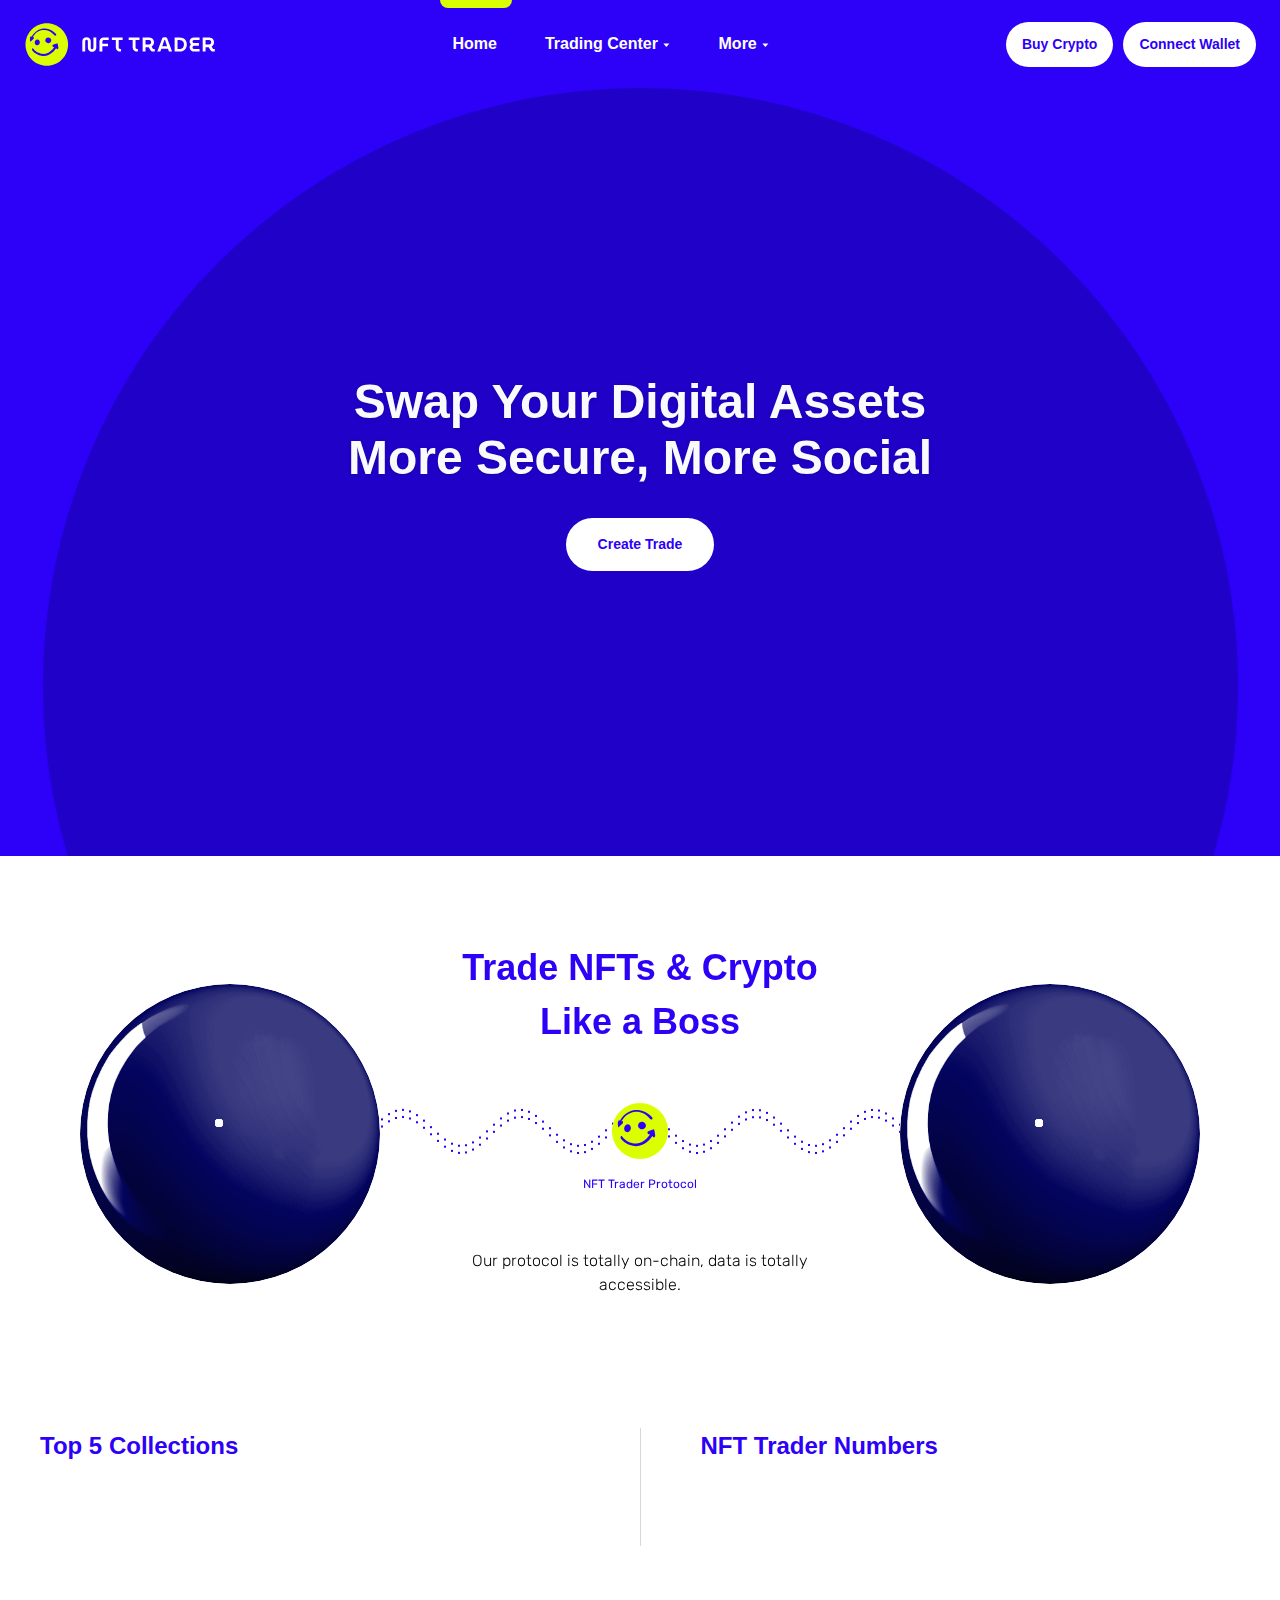
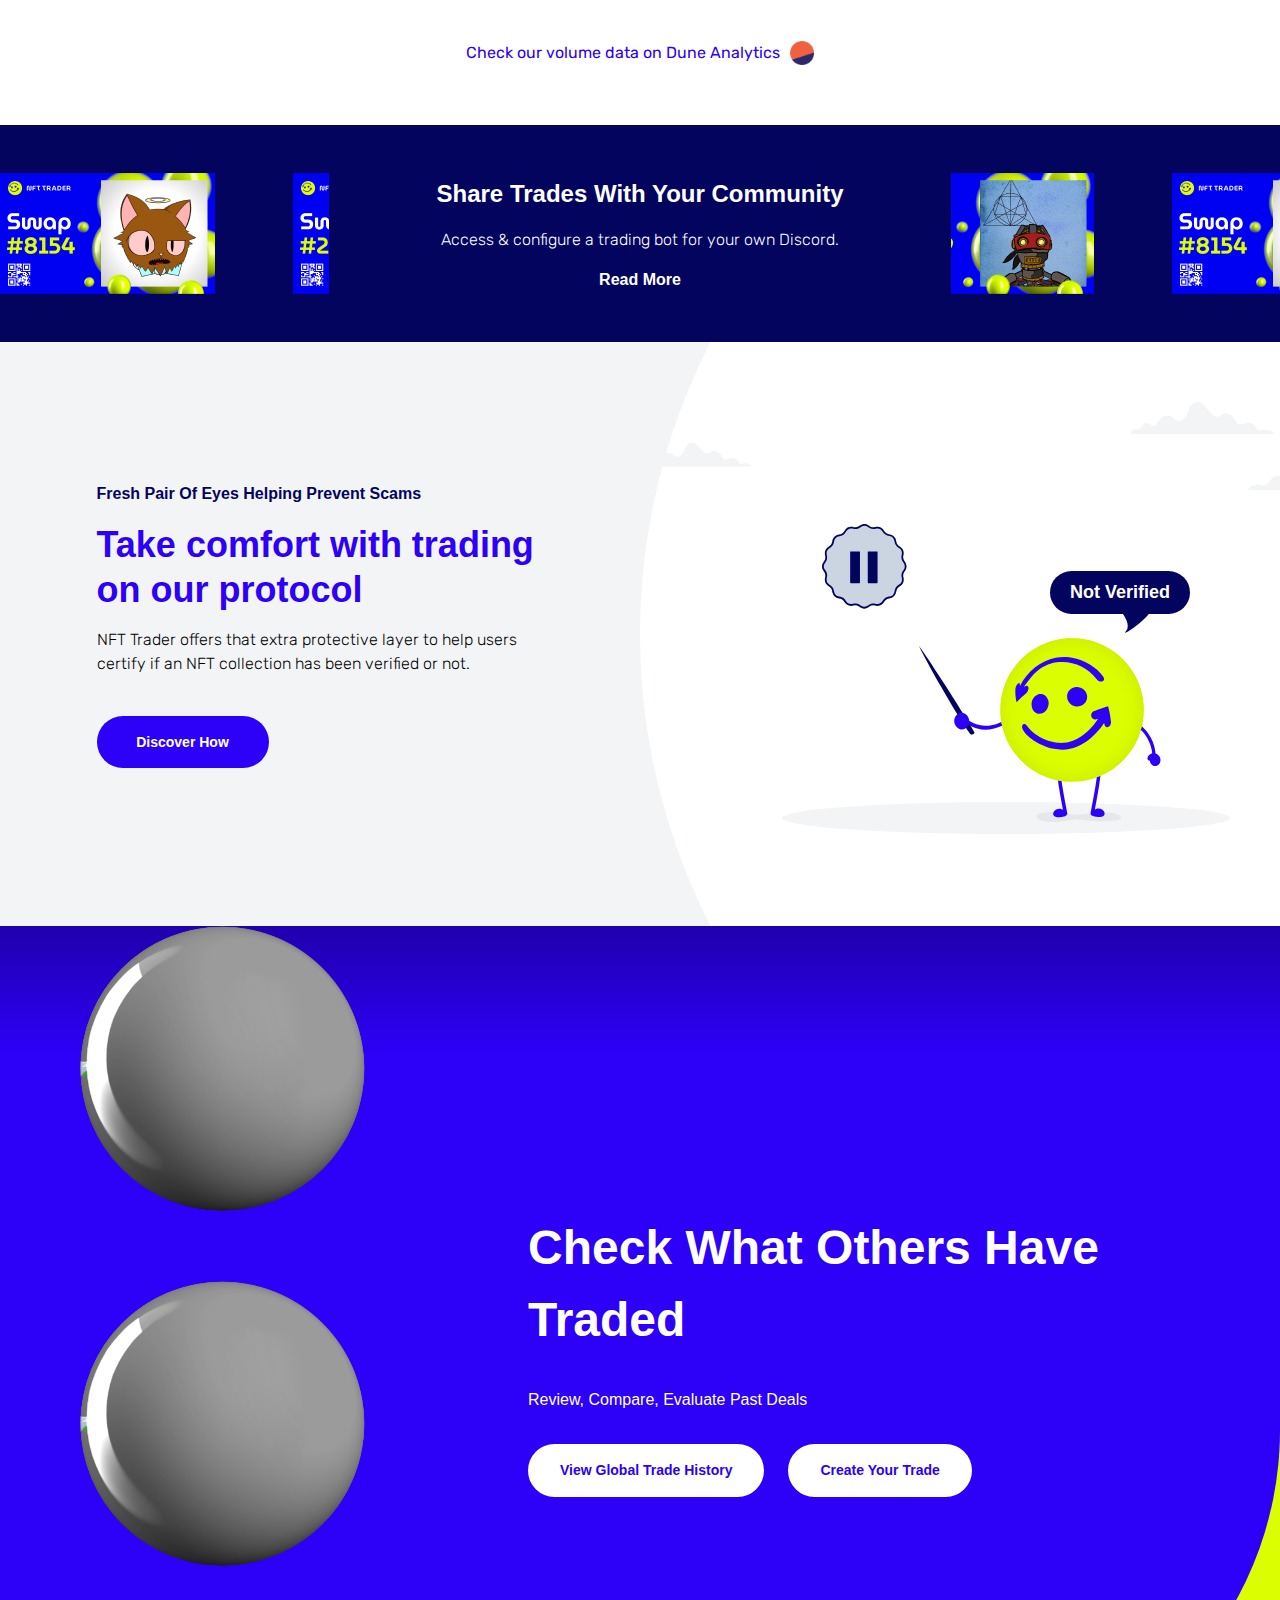
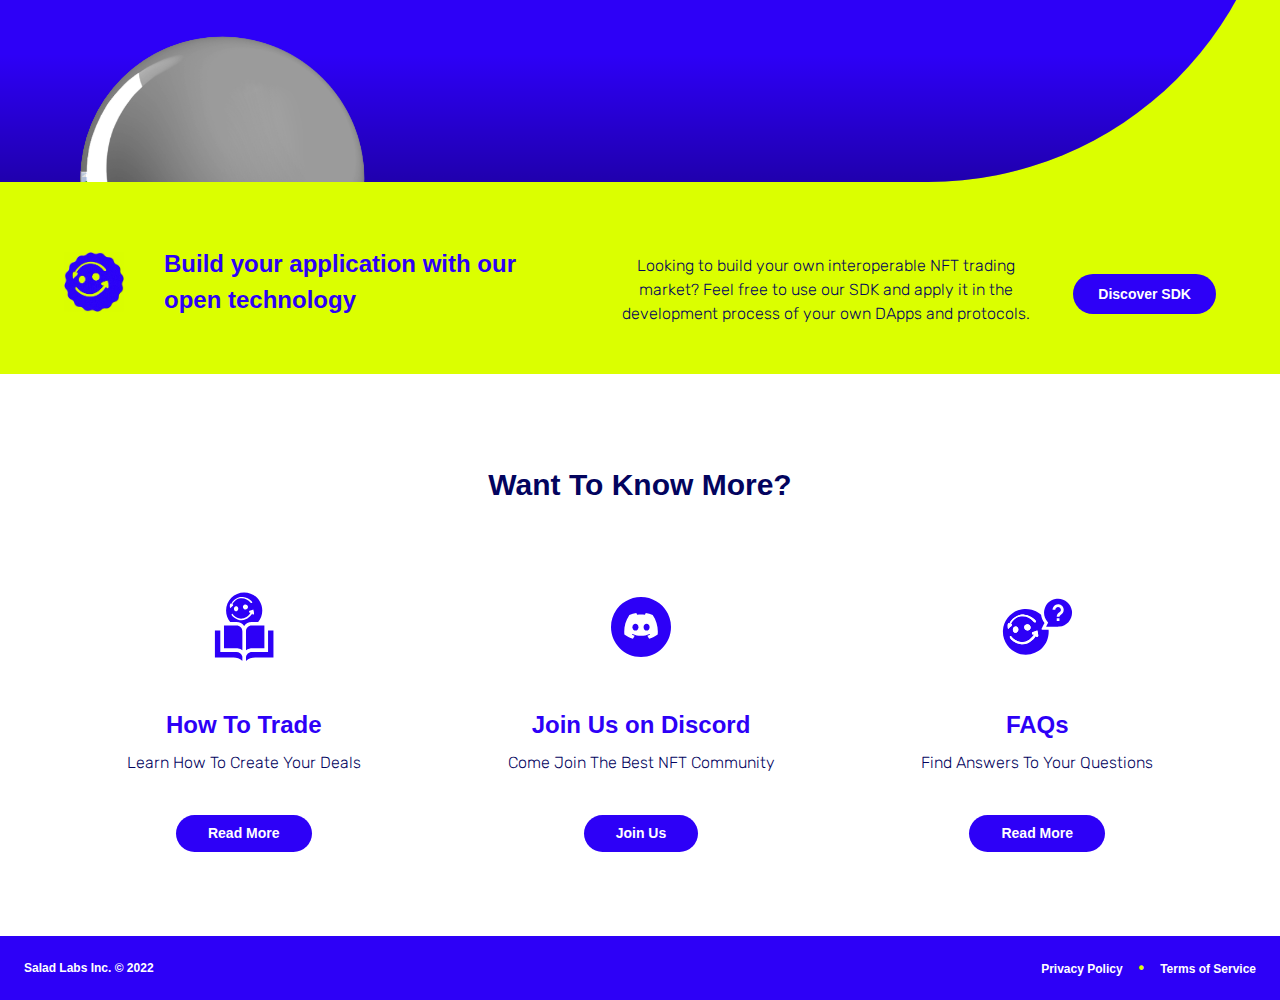
==== commit b0c269a2: "Jyte Work Push 2" ====
--- a/index.html
+++ b/index.html
@@ -1,6 +1,5 @@
 <!DOCTYPE html>
 <html lang="en">
-<!-- Mirrored from www.nfttrader.io/ by HTTrack Website Copier/3.x [XR&CO'2014], Mon, 13 Mar 2023 13:34:58 GMT -->
 
 <head>
     <meta name="viewport" content="width=device-width" />
@@ -27,12 +26,12 @@
     <link rel="icon" type="image/png" sizes="16x16" href="favicon-16x16.png" />
     <link rel="manifest" href="site.webmanifest" />
     <meta name="next-head-count" content="9" />
-    <link rel="preload" href="_next/static/css/43361c9265970437.css" as="style" />
-    <link rel="stylesheet" href="_next/static/css/43361c9265970437.css" data-n-g="" />
-    <link rel="preload" href="_next/static/css/2be417f9c0d968a4.css" as="style" />
-    <link rel="stylesheet" href="_next/static/css/2be417f9c0d968a4.css" data-n-p="" />
-    <link rel="preload" href="_next/static/css/83ad58e8e3fb3b5a.css" as="style" />
-    <link rel="stylesheet" href="_next/static/css/83ad58e8e3fb3b5a.css" data-n-p="" /><noscript
+    <link rel="preload" href="/_next/static/css/43361c9265970437.css" as="style" />
+    <link rel="stylesheet" href="/_next/static/css/43361c9265970437.css" data-n-g="" />
+    <link rel="preload" href="/_next/static/css/2be417f9c0d968a4.css" as="style" />
+    <link rel="stylesheet" href="/_next/static/css/2be417f9c0d968a4.css" data-n-p="" />
+    <link rel="preload" href="/_next/static/css/83ad58e8e3fb3b5a.css" as="style" />
+    <link rel="stylesheet" href="/_next/static/css/83ad58e8e3fb3b5a.css" data-n-p="" /><noscript
         data-n-css=""></noscript>
     <script defer="" nomodule="" src="_next/static/chunks/polyfills-5cd94c89d3acac5f.js"></script>
     <script src="_next/static/chunks/webpack-548def59a6d8c1ab.js" defer=""></script>
--- a/_next/static/css/2be417f9c0d968a4.css
+++ b/_next/static/css/2be417f9c0d968a4.css
@@ -1 +1,1968 @@
-.LinkComponent_blue__vKzQ0{color:#2d00f7}.LinkComponent_blue__vKzQ0.LinkComponent_link__B8Cf5:before{background-color:#2d00f7}.LinkComponent_white__wctmo{color:#fff}.LinkComponent_white__wctmo.LinkComponent_link__B8Cf5:before{background-color:#fff}.LinkComponent_link__B8Cf5{position:relative;text-decoration:none}.LinkComponent_link__B8Cf5:before{content:"";position:absolute;display:block;width:100%;height:2px;bottom:0;left:0;transform:scaleX(0);transition:transform .3s ease}.LinkComponent_link__B8Cf5:hover:before{transform:scaleX(1)}.LinkComponent_link__B8Cf5:hover a,.LinkComponent_link__B8Cf5:hover a:hover{text-decoration:none!important}@keyframes ButtonLoader_fade60__j64w4{0%{opacity:.6}to{opacity:0}}@keyframes ButtonLoader_fade80__sxDG9{0%{opacity:.8}to{opacity:0}}@keyframes ButtonLoader_fade100__1v13r{0%{opacity:1}to{opacity:0}}.ButtonLoader_fade60__j64w4{animation:ButtonLoader_fade60__j64w4 1.8s ease-in-out infinite;animation-delay:-.6s;transform:translateZ(0)}.ButtonLoader_fade80__sxDG9{animation:ButtonLoader_fade80__sxDG9 1.8s ease-in-out infinite;animation-delay:-.3s;transform:translateZ(0)}.ButtonLoader_fade100__1v13r{animation:ButtonLoader_fade100__1v13r 1.8s ease-in-out infinite;transform:translateZ(0)}.Button_disabled___OmjN{filter:brightness(0) saturate(100%) invert(1) saturate(.1)}.Avatar_pfpwrapper__d_Hfu{position:relative}.Avatar_nft__RMapi{clip-path:polygon(98.66025% 45%,99.39693% 46.5798%,99.84808% 48.26352%,100% 50%,99.84808% 51.73648%,99.39693% 53.4202%,98.66025% 55%,78.66025% 89.64102%,77.66044% 91.06889%,76.42788% 92.30146%,75% 93.30127%,73.4202% 94.03794%,71.73648% 94.48909%,70% 94.64102%,30% 94.64102%,28.26352% 94.48909%,26.5798% 94.03794%,25% 93.30127%,23.57212% 92.30146%,22.33956% 91.06889%,21.33975% 89.64102%,1.33975% 55%,.60307% 53.4202%,.15192% 51.73648%,0 50%,.15192% 48.26352%,.60307% 46.5798%,1.33975% 45%,21.33975% 10.35898%,22.33956% 8.93111%,23.57212% 7.69854%,25% 6.69873%,26.5798% 5.96206%,28.26352% 5.51091%,30% 5.35898%,70% 5.35898%,71.73648% 5.51091%,73.4202% 5.96206%,75% 6.69873%,76.42788% 7.69854%,77.66044% 8.93111%,78.66025% 10.35898%);-webkit-clip-path:polygon(98.66025% 45%,99.39693% 46.5798%,99.84808% 48.26352%,100% 50%,99.84808% 51.73648%,99.39693% 53.4202%,98.66025% 55%,78.66025% 89.64102%,77.66044% 91.06889%,76.42788% 92.30146%,75% 93.30127%,73.4202% 94.03794%,71.73648% 94.48909%,70% 94.64102%,30% 94.64102%,28.26352% 94.48909%,26.5798% 94.03794%,25% 93.30127%,23.57212% 92.30146%,22.33956% 91.06889%,21.33975% 89.64102%,1.33975% 55%,.60307% 53.4202%,.15192% 51.73648%,0 50%,.15192% 48.26352%,.60307% 46.5798%,1.33975% 45%,21.33975% 10.35898%,22.33956% 8.93111%,23.57212% 7.69854%,25% 6.69873%,26.5798% 5.96206%,28.26352% 5.51091%,30% 5.35898%,70% 5.35898%,71.73648% 5.51091%,73.4202% 5.96206%,75% 6.69873%,76.42788% 7.69854%,77.66044% 8.93111%,78.66025% 10.35898%)}.Avatar_check__ZBv_z{position:absolute;right:0;bottom:0;text-align:center}.Avatar_check__ZBv_z img{position:absolute;top:50%;left:50%;transform:translateY(-50%) translateX(-50%);width:100%;height:100%}.HeaderDesktop_linkPrimary__qmdzk{position:relative;color:#2d00f7;text-decoration:none}.HeaderDesktop_linkPrimary__qmdzk:before{content:"";position:absolute;display:block;width:100%;height:2px;bottom:0;left:0;background-color:#2d00f7;transform:scaleX(0);transition:transform .3s ease}.HeaderDesktop_linkPrimary__qmdzk:hover:before{transform:scaleX(1)}.HeaderDesktop_linkSecondary__lIUQO{position:relative;color:#2d00f7;text-decoration:none;transform:scaleX(1)}.HeaderDesktop_linkSecondary__lIUQO:before{content:"";position:absolute;display:block;width:100%;height:2px;bottom:0;left:0;background-color:#2d00f7}.HeaderDesktop_linkSecondary__lIUQO:hover:before{transform:scaleX(0);transition:transform .3s ease}.HeaderDesktop_menuFontSmall__age8u{font-size:12px}.HeaderDesktop_menuOutlineHome__Os2DT{left:-18px}.HeaderDesktop_menuOutlineTradingCenter__WiqyC{left:9px}.HeaderDesktop_menuOutlineMore__v6sGv{left:-16px}@media (min-width:892px){.HeaderDesktop_menuFontSmall__age8u{font-size:16px}.HeaderDesktop_menuOutlineHome__Os2DT{left:-13px}.HeaderDesktop_menuOutlineTradingCenter__WiqyC{left:24px}.HeaderDesktop_menuOutlineMore__v6sGv{left:-13px}}.HeaderMobile_linkPrimary__isKga{position:relative;color:#2d00f7;text-decoration:none}.HeaderMobile_linkPrimary__isKga:before{content:"";position:absolute;display:block;width:100%;height:2px;bottom:0;left:0;background-color:#2d00f7;transform:scaleX(0);transition:transform .3s ease}.HeaderMobile_linkPrimary__isKga:hover:before{transform:scaleX(1)}.HeaderMobile_linkSecondary__HSC0u{position:relative;color:#2d00f7;text-decoration:none;transform:scaleX(1)}.HeaderMobile_linkSecondary__HSC0u:before{content:"";position:absolute;display:block;width:100%;height:2px;bottom:0;left:0;background-color:#2d00f7}.HeaderMobile_linkSecondary__HSC0u:hover:before{transform:scaleX(0);transition:transform .3s ease}.Loader_skChase__nzV11{position:relative;animation:Loader_sk-chase__3ZHbF 2.5s linear infinite both}.Loader_skChaseDot__QfnXt{width:100%;height:100%;position:absolute;left:0;top:0;animation:Loader_sk-chase-dot__5OuxY 2s ease-in-out infinite both}.Loader_skChaseDot__QfnXt:before{content:"";display:block;width:25%;height:25%;border-radius:100%;animation:Loader_sk-chase-dot-before__pReGj 2s ease-in-out infinite both}.Loader_skChaseDotWhite__4EZSc:before{background-color:#fff}.Loader_skChaseDotBlue__WsiUl:before{background-color:#2d00f7}.Loader_skChaseDot__QfnXt:first-child{animation-delay:-1.1s}.Loader_skChaseDot__QfnXt:nth-child(2){animation-delay:-1s}.Loader_skChaseDot__QfnXt:nth-child(3){animation-delay:-.9s}.Loader_skChaseDot__QfnXt:nth-child(4){animation-delay:-.8s}.Loader_skChaseDot__QfnXt:nth-child(5){animation-delay:-.7s}.Loader_skChaseDot__QfnXt:nth-child(6){animation-delay:-.6s}.Loader_skChaseDot__QfnXt:first-child:before{animation-delay:-1.1s}.Loader_skChaseDot__QfnXt:nth-child(2):before{animation-delay:-1s}.Loader_skChaseDot__QfnXt:nth-child(3):before{animation-delay:-.9s}.Loader_skChaseDot__QfnXt:nth-child(4):before{animation-delay:-.8s}.Loader_skChaseDot__QfnXt:nth-child(5):before{animation-delay:-.7s}.Loader_skChaseDot__QfnXt:nth-child(6):before{animation-delay:-.6s}@keyframes Loader_sk-chase__3ZHbF{to{transform:rotate(1turn)}}@keyframes Loader_sk-chase-dot__5OuxY{80%,to{transform:rotate(1turn)}}@keyframes Loader_sk-chase-dot-before__pReGj{50%{transform:scale(.4)}0%,to{transform:scale(1)}}.WalletModalOption_disabled__eB4SY{background-color:#d1d5db!important}.WalletModal_overlay__kXLCB{background-color:hsla(0,0%,90%,.6)}.WalletModal_walletModal__NVDj1{transform:scale(.1);animation:WalletModal_zoom__VVpdD .2s ease-in-out forwards;-o-animation:WalletModal_zoom__VVpdD .2s ease-in-out forwards;-ms-animation:WalletModal_zoom__VVpdD .2s ease-in-out forwards;-moz-animation:WalletModal_zoom__VVpdD .2s ease-in-out forwards;-webkit-animation:WalletModal_zoom__VVpdD .2s ease-in-out forwards}@keyframes WalletModal_zoom__VVpdD{0%{transform:scale(.1);opacity:0}to{transform:scale(1);opacity:1}}.NetworkSwitch_networkSwitchContainer__8zjBe{border-radius:24px}.NetworkSwitch_swapArrow__7fTzv{filter:brightness(0) saturate(100%) invert(100%) sepia(100%) saturate(0) hue-rotate(201deg) brightness(107%) contrast(107%)}.BalanceModal_balanceModal__GS5Ol{height:calc(100% - 60px)}@media (min-width:768px){.BalanceModal_balanceModal__GS5Ol{height:auto}}.SearchBar_insideBorder__vTNXm,.SearchBar_insideBorderDisabled__Q8gaM{box-shadow:inset 0 0 0 1px #bcc0ca}.SearchBar_insideBorder__vTNXm:focus-within,.SearchBar_insideBorder__vTNXm:hover{box-shadow:inset 0 0 0 1px #2d00f7}.SearchBar_insideBorderErroed__B6grM{box-shadow:inset 0 0 0 2px #ff6e65}.AccountModal_nft__U_A0R{clip-path:polygon(98.66025% 45%,99.39693% 46.5798%,99.84808% 48.26352%,100% 50%,99.84808% 51.73648%,99.39693% 53.4202%,98.66025% 55%,78.66025% 89.64102%,77.66044% 91.06889%,76.42788% 92.30146%,75% 93.30127%,73.4202% 94.03794%,71.73648% 94.48909%,70% 94.64102%,30% 94.64102%,28.26352% 94.48909%,26.5798% 94.03794%,25% 93.30127%,23.57212% 92.30146%,22.33956% 91.06889%,21.33975% 89.64102%,1.33975% 55%,.60307% 53.4202%,.15192% 51.73648%,0 50%,.15192% 48.26352%,.60307% 46.5798%,1.33975% 45%,21.33975% 10.35898%,22.33956% 8.93111%,23.57212% 7.69854%,25% 6.69873%,26.5798% 5.96206%,28.26352% 5.51091%,30% 5.35898%,70% 5.35898%,71.73648% 5.51091%,73.4202% 5.96206%,75% 6.69873%,76.42788% 7.69854%,77.66044% 8.93111%,78.66025% 10.35898%);-webkit-clip-path:polygon(98.66025% 45%,99.39693% 46.5798%,99.84808% 48.26352%,100% 50%,99.84808% 51.73648%,99.39693% 53.4202%,98.66025% 55%,78.66025% 89.64102%,77.66044% 91.06889%,76.42788% 92.30146%,75% 93.30127%,73.4202% 94.03794%,71.73648% 94.48909%,70% 94.64102%,30% 94.64102%,28.26352% 94.48909%,26.5798% 94.03794%,25% 93.30127%,23.57212% 92.30146%,22.33956% 91.06889%,21.33975% 89.64102%,1.33975% 55%,.60307% 53.4202%,.15192% 51.73648%,0 50%,.15192% 48.26352%,.60307% 46.5798%,1.33975% 45%,21.33975% 10.35898%,22.33956% 8.93111%,23.57212% 7.69854%,25% 6.69873%,26.5798% 5.96206%,28.26352% 5.51091%,30% 5.35898%,70% 5.35898%,71.73648% 5.51091%,73.4202% 5.96206%,75% 6.69873%,76.42788% 7.69854%,77.66044% 8.93111%,78.66025% 10.35898%)}.AccountModal_accountModal__qYlIk{transform:scale(.1);animation:AccountModal_zoom__bmgWt .2s ease-in-out forwards;-o-animation:AccountModal_zoom__bmgWt .2s ease-in-out forwards;-ms-animation:AccountModal_zoom__bmgWt .2s ease-in-out forwards;-moz-animation:AccountModal_zoom__bmgWt .2s ease-in-out forwards;-webkit-animation:AccountModal_zoom__bmgWt .2s ease-in-out forwards}@keyframes AccountModal_zoom__bmgWt{0%{transform:scale(.1);opacity:0}to{transform:scale(1);opacity:1}}@media only screen and (min-width:769px){.AccountModal_height__5YeLj{max-height:calc(100% - 152px)}}@media only screen and (max-width:768px){.AccountModal_height__5YeLj{height:100%}}.NFTModal_customScrollbar__lTI3N::-webkit-scrollbar{width:.2rem;height:.2rem}.NFTModal_customScrollbar__lTI3N::-webkit-scrollbar-thumb{background:gray}.NFTModal_rotating__FB3KH{animation:NFTModal_rotate__SVBVm 1s linear infinite}@keyframes NFTModal_rotate__SVBVm{to{transform:rotate(1turn)}}@media only screen and (min-width:769px){.NFTModal_height__djUew{max-height:calc(100% - 112px)}}@media only screen and (max-width:768px){.NFTModal_height__djUew{height:calc(100% - 72px)}}.MoonPayModal_moonpayModal__a1xBH{transform:scale(.1);animation:MoonPayModal_zoom__xeSEH .2s ease-in-out forwards;-o-animation:MoonPayModal_zoom__xeSEH .2s ease-in-out forwards;-ms-animation:MoonPayModal_zoom__xeSEH .2s ease-in-out forwards;-moz-animation:MoonPayModal_zoom__xeSEH .2s ease-in-out forwards;-webkit-animation:MoonPayModal_zoom__xeSEH .2s ease-in-out forwards}@keyframes MoonPayModal_zoom__xeSEH{0%{transform:scale(.1);opacity:0}to{transform:scale(1);opacity:1}}@media only screen and (max-width:639px) and (min-width:608px){.MoonPayModal_moonpayModal__a1xBH{background-color:#f7f7f7}}@media only screen and (min-width:769px){.MoonPayModal_height__ReL4T{height:650px;max-height:calc(100% - 112px)}}@media only screen and (max-width:768px){.MoonPayModal_height__ReL4T{height:100%}}.ChainModal_chainModal__z_kPP{transform:scale(.1);animation:ChainModal_zoom__Nx0HV .2s ease-in-out forwards;-o-animation:ChainModal_zoom__Nx0HV .2s ease-in-out forwards;-ms-animation:ChainModal_zoom__Nx0HV .2s ease-in-out forwards;-moz-animation:ChainModal_zoom__Nx0HV .2s ease-in-out forwards;-webkit-animation:ChainModal_zoom__Nx0HV .2s ease-in-out forwards}@keyframes ChainModal_zoom__Nx0HV{0%{transform:scale(.1);opacity:0}to{transform:scale(1);opacity:1}}@media only screen and (min-width:769px){.ChainModal_height__j8EmW{max-height:calc(100% - 152px)}}@media only screen and (max-width:768px){.ChainModal_height__j8EmW{height:100%}}.ActionModal_actionModal__rLL29{bottom:-100%;will-change:bottom;animation:ActionModal_goUp__bu19u .3s ease-in-out forwards;-o-animation:ActionModal_goUp__bu19u .3s ease-in-out forwards;-ms-animation:ActionModal_goUp__bu19u .3s ease-in-out forwards;-moz-animation:ActionModal_goUp__bu19u .3s ease-in-out forwards;-webkit-animation:ActionModal_goUp__bu19u .3s ease-in-out forwards}@keyframes ActionModal_goUp__bu19u{to{bottom:0}}@media (min-width:1024px){.ActionModal_overlay__uWRIX{background-color:hsla(0,0%,90%,.6)}.ActionModal_actionModal__rLL29{bottom:auto;transform:scale(.1);animation:ActionModal_zoom__qBUeK .2s ease-in-out forwards;-o-animation:ActionModal_zoom__qBUeK .2s ease-in-out forwards;-ms-animation:ActionModal_zoom__qBUeK .2s ease-in-out forwards;-moz-animation:ActionModal_zoom__qBUeK .2s ease-in-out forwards;-webkit-animation:ActionModal_zoom__qBUeK .2s ease-in-out forwards}@keyframes ActionModal_zoom__qBUeK{0%{transform:scale(.1);opacity:0}to{transform:scale(1);opacity:1}}}.StepperMenuList_stepperMenuList__brjD2{transform:translateY(100%);animation:StepperMenuList_goUp__Flw4m .3s ease-in-out forwards;-o-animation:StepperMenuList_goUp__Flw4m .3s ease-in-out forwards;-ms-animation:StepperMenuList_goUp__Flw4m .3s ease-in-out forwards;-moz-animation:StepperMenuList_goUp__Flw4m .3s ease-in-out forwards;-webkit-animation:StepperMenuList_goUp__Flw4m .3s ease-in-out forwards}.StepperMenuList_mainContent__Esq9f{height:calc(100% - 55px);min-height:540px}@keyframes StepperMenuList_goUp__Flw4m{to{transform:translateY(-72px)}}.StepperMenu_stepperMenu__tNMDj{transform:translateY(-72px);animation:StepperMenu_translate__e_s81 .4s linear .2s forwards;-o-animation:StepperMenu_translate__e_s81 .4s linear .2s forwards;-ms-animation:StepperMenu_translate__e_s81 .4s linear .2s forwards;-moz-animation:StepperMenu_translate__e_s81 .4s linear .2s forwards;-webkit-animation:StepperMenu_translate__e_s81 .4s linear .2s forwards}.StepperMenu_rotating__FYV7e{animation:StepperMenu_rotate__LCKpj 1s linear infinite}@keyframes StepperMenu_rotate__LCKpj{to{transform:rotate(1turn)}}@media (min-width:1024px){.StepperMenu_stepperMenu__tNMDj{transform:translateY(-88px);animation:StepperMenu_translate__e_s81 .4s linear .2s forwards;-o-animation:StepperMenu_translate__e_s81 .4s linear .2s forwards;-ms-animation:StepperMenu_translate__e_s81 .4s linear .2s forwards;-moz-animation:StepperMenu_translate__e_s81 .4s linear .2s forwards;-webkit-animation:StepperMenu_translate__e_s81 .4s linear .2s forwards}}@keyframes StepperMenu_translate__e_s81{to{transform:translateY(0)}}.PaymentModal_paymentModal__XGzY3{bottom:-100%;left:0;will-change:bottom;animation:PaymentModal_goUp__NNrfU .3s ease-in-out forwards;-o-animation:PaymentModal_goUp__NNrfU .3s ease-in-out forwards;-ms-animation:PaymentModal_goUp__NNrfU .3s ease-in-out forwards;-moz-animation:PaymentModal_goUp__NNrfU .3s ease-in-out forwards;-webkit-animation:PaymentModal_goUp__NNrfU .3s ease-in-out forwards;box-shadow:0 0 4px rgba(3,4,94,.25)}.PaymentModal_rotating__BTaYA{animation:PaymentModal_rotate__ZtGvE 1s linear infinite}@keyframes PaymentModal_rotate__ZtGvE{to{transform:rotate(1turn)}}@keyframes PaymentModal_goUp__NNrfU{to{bottom:-60%}}@media (min-width:1024px){.PaymentModal_overlay__XgFnn{background-color:hsla(0,0%,90%,.6)}.PaymentModal_paymentModal__XGzY3{bottom:auto;transform:scale(.1);animation:PaymentModal_zoom__PRRfC .2s ease-in-out forwards;-o-animation:PaymentModal_zoom__PRRfC .2s ease-in-out forwards;-ms-animation:PaymentModal_zoom__PRRfC .2s ease-in-out forwards;-moz-animation:PaymentModal_zoom__PRRfC .2s ease-in-out forwards;-webkit-animation:PaymentModal_zoom__PRRfC .2s ease-in-out forwards}@keyframes PaymentModal_zoom__PRRfC{0%{transform:scale(.1);opacity:0}to{transform:scale(1);opacity:1}}}.BubbleMessage_bubbleMessage__MssRj:after{content:"";position:absolute;width:0;height:0;border-color:#fff transparent transparent;border-style:solid;border-width:20px 36px 0 0;bottom:-20px;filter:drop-shadow(1px 1px 2px rgba(0,0,0,.2))}.BubbleMessage_bubbleMessage__MssRj:before{content:"";width:36px;height:10px;border-style:solid;background-color:#fff;bottom:0;position:absolute;z-index:1}.PageFive_rotating__Ay2Lf{animation:PageFive_rotate__wfnLb 1s linear infinite}@keyframes PageFive_rotate__wfnLb{to{transform:rotate(1turn)}}.TimeCursor_insideBorder__sdpYE{box-shadow:inset 0 0 0 1px #2d00f7}.TimeCursor_fade__QH9ne{opacity:.1;animation:TimeCursor_fade__QH9ne .5s ease-in-out forwards}@keyframes TimeCursor_fade__QH9ne{to{opacity:1}}.BadgeContainer_keepVerDistance__RW0Tz>div{margin-bottom:8px}.BadgeContainer_keepHozDistance__8PlPr>div{margin-right:8px}.AvatarCollection_tooltip__HK8lM{pointer-events:auto!important;cursor:auto!important}.AvatarCollection_tooltip__HK8lM:hover{visibility:visible!important;opacity:1!important}.Badge_clickableBadge__FLagv:hover{border-color:#03045e}.Badge_clickableBadge__FLagv:hover>span{color:#03045e}.Badge_rotating__BZ31M{animation:Badge_rotate__VZGaR 1s linear infinite}@keyframes Badge_rotate__VZGaR{to{transform:rotate(1turn)}}.ERC1155AmountModal_erc1155AmountModal__uOZ_e{bottom:-100%;left:0;will-change:bottom;animation:ERC1155AmountModal_goUp__8_IIl .3s ease-in-out forwards;-o-animation:ERC1155AmountModal_goUp__8_IIl .3s ease-in-out forwards;-ms-animation:ERC1155AmountModal_goUp__8_IIl .3s ease-in-out forwards;-moz-animation:ERC1155AmountModal_goUp__8_IIl .3s ease-in-out forwards;-webkit-animation:ERC1155AmountModal_goUp__8_IIl .3s ease-in-out forwards;box-shadow:0 0 4px rgba(3,4,94,.25)}@keyframes ERC1155AmountModal_goUp__8_IIl{to{bottom:0}}@media (min-width:1024px){.ERC1155AmountModal_overlay__hVAt2{background-color:hsla(0,0%,90%,.6)}.ERC1155AmountModal_erc1155AmountModal__uOZ_e{bottom:auto;transform:scale(.1);animation:ERC1155AmountModal_zoom__ys3EV .2s ease-in-out forwards;-o-animation:ERC1155AmountModal_zoom__ys3EV .2s ease-in-out forwards;-ms-animation:ERC1155AmountModal_zoom__ys3EV .2s ease-in-out forwards;-moz-animation:ERC1155AmountModal_zoom__ys3EV .2s ease-in-out forwards;-webkit-animation:ERC1155AmountModal_zoom__ys3EV .2s ease-in-out forwards}@keyframes ERC1155AmountModal_zoom__ys3EV{0%{transform:scale(.1);opacity:0}to{transform:scale(1);opacity:1}}}.CompromisedAssetIcon_bubble__tfeP6:before{content:"";display:block;position:absolute;width:0;height:0;border-color:transparent transparent #ff6f65;border-style:solid;border-width:0 7.5px 7px;top:-4px;left:13px}.NFTItem_rotating___MNxm{animation:NFTItem_rotate__jF7WH 1s linear infinite}@keyframes NFTItem_rotate__jF7WH{to{transform:rotate(1turn)}}.ApprovingModal_approvingModal__gcZyi{bottom:-100%;left:0;will-change:bottom;animation:ApprovingModal_goUp__e_33K .3s ease-in-out forwards;-o-animation:ApprovingModal_goUp__e_33K .3s ease-in-out forwards;-ms-animation:ApprovingModal_goUp__e_33K .3s ease-in-out forwards;-moz-animation:ApprovingModal_goUp__e_33K .3s ease-in-out forwards;-webkit-animation:ApprovingModal_goUp__e_33K .3s ease-in-out forwards;box-shadow:0 0 4px rgba(3,4,94,.25)}.ApprovingModal_goUpButton__b4Fqw{bottom:-40%!important}@keyframes ApprovingModal_goUp__e_33K{to{bottom:-60%}}@media (min-width:1024px){.ApprovingModal_overlay__w7Ge3{background-color:hsla(0,0%,90%,.6)}.ApprovingModal_approvingModal__gcZyi{bottom:auto;transform:scale(.1);animation:ApprovingModal_zoom__x3dlv .2s ease-in-out forwards;-o-animation:ApprovingModal_zoom__x3dlv .2s ease-in-out forwards;-ms-animation:ApprovingModal_zoom__x3dlv .2s ease-in-out forwards;-moz-animation:ApprovingModal_zoom__x3dlv .2s ease-in-out forwards;-webkit-animation:ApprovingModal_zoom__x3dlv .2s ease-in-out forwards}.ApprovingModal_goUpButton__b4Fqw{bottom:auto!important}@keyframes ApprovingModal_zoom__x3dlv{0%{transform:scale(.1);opacity:0}to{transform:scale(1);opacity:1}}}.UnverifiedCollectionModal_unverifiedCollectionModal__0jw1d{bottom:-100%;left:0;will-change:bottom;animation:UnverifiedCollectionModal_goUp__R7j8I .3s ease-in-out forwards;-o-animation:UnverifiedCollectionModal_goUp__R7j8I .3s ease-in-out forwards;-ms-animation:UnverifiedCollectionModal_goUp__R7j8I .3s ease-in-out forwards;-moz-animation:UnverifiedCollectionModal_goUp__R7j8I .3s ease-in-out forwards;-webkit-animation:UnverifiedCollectionModal_goUp__R7j8I .3s ease-in-out forwards;box-shadow:0 0 4px rgba(3,4,94,.25)}.UnverifiedCollectionModal_goUpButton__TZnUk{bottom:0!important}@keyframes UnverifiedCollectionModal_goUp__R7j8I{to{bottom:-5%}}@media (min-width:1024px){.UnverifiedCollectionModal_overlay__RkTr_{background-color:hsla(0,0%,90%,.6)}.UnverifiedCollectionModal_unverifiedCollectionModal__0jw1d{bottom:auto;transform:scale(.1);animation:UnverifiedCollectionModal_zoom__ODnTJ .2s ease-in-out forwards;-o-animation:UnverifiedCollectionModal_zoom__ODnTJ .2s ease-in-out forwards;-ms-animation:UnverifiedCollectionModal_zoom__ODnTJ .2s ease-in-out forwards;-moz-animation:UnverifiedCollectionModal_zoom__ODnTJ .2s ease-in-out forwards;-webkit-animation:UnverifiedCollectionModal_zoom__ODnTJ .2s ease-in-out forwards}.UnverifiedCollectionModal_goUpButton__TZnUk{bottom:auto!important}@keyframes UnverifiedCollectionModal_zoom__ODnTJ{0%{transform:scale(.1);opacity:0}to{transform:scale(1);opacity:1}}}.MobileModal_mobileModal__9TCKt{bottom:-100%;will-change:bottom;animation:MobileModal_goUp__MU_zd .3s ease-in-out forwards;-o-animation:MobileModal_goUp__MU_zd .3s ease-in-out forwards;-ms-animation:MobileModal_goUp__MU_zd .3s ease-in-out forwards;-moz-animation:MobileModal_goUp__MU_zd .3s ease-in-out forwards;-webkit-animation:MobileModal_goUp__MU_zd .3s ease-in-out forwards}@keyframes MobileModal_goUp__MU_zd{to{bottom:0}}.Favourites_rotating__eMdHE{animation:Favourites_rotate__NqsLO 1s linear infinite}.Favourites_ulContainer__IbKLT:hover li span{color:#979dac}.Favourites_ulContainer__IbKLT:hover li .Favourites_starContainer__tqbTs img,.Favourites_ulContainer__IbKLT:hover li span img{filter:brightness(0) saturate(100%) invert(74%) sepia(1%) saturate(2690%) hue-rotate(186deg) brightness(82%) contrast(102%)}.Favourites_ulContainer__IbKLT .Favourites_use__yixLg{display:none}.Favourites_ulContainer__IbKLT:hover li:hover .Favourites_username__asY6l{color:#2d00f7}.Favourites_ulContainer__IbKLT:hover li:hover .Favourites_use__yixLg{display:flex;background:#fff;padding-left:20px}.Favourites_ulContainer__IbKLT:hover li:hover .Favourites_use__yixLg span{color:#2d00f7}.Favourites_ulContainer__IbKLT:hover li:hover .Favourites_starContainer__tqbTs img,.Favourites_ulContainer__IbKLT:hover li:hover span img{filter:none}@keyframes Favourites_rotate__NqsLO{to{transform:rotate(1turn)}}.CollectionRow_collectionRow__bJuZz{--border-hover-color:#2d00f7}.CollectionRow_collectionRow__bJuZz:hover .CollectionRow_radio__FvgyJ{border-color:var(--border-hover-color)}.ImageCollection_rotating__1yoTQ{animation:ImageCollection_rotate__uKYaf 1s linear infinite}@keyframes ImageCollection_rotate__uKYaf{to{transform:rotate(1turn)}}.CustomCollectionModal_customCollectionModal__mdwx_{bottom:-100%;left:0;will-change:bottom;animation:CustomCollectionModal_goUp__HaAeT .3s ease-in-out forwards;-o-animation:CustomCollectionModal_goUp__HaAeT .3s ease-in-out forwards;-ms-animation:CustomCollectionModal_goUp__HaAeT .3s ease-in-out forwards;-moz-animation:CustomCollectionModal_goUp__HaAeT .3s ease-in-out forwards;-webkit-animation:CustomCollectionModal_goUp__HaAeT .3s ease-in-out forwards;box-shadow:0 0 4px rgba(3,4,94,.25)}@keyframes CustomCollectionModal_goUp__HaAeT{to{bottom:0}}@media (min-width:1024px){.CustomCollectionModal_overlay__cMIBg{background-color:hsla(0,0%,90%,.6)}.CustomCollectionModal_customCollectionModal__mdwx_{bottom:auto;transform:scale(.1);animation:CustomCollectionModal_zoom___fvs_ .2s ease-in-out forwards;-o-animation:CustomCollectionModal_zoom___fvs_ .2s ease-in-out forwards;-ms-animation:CustomCollectionModal_zoom___fvs_ .2s ease-in-out forwards;-moz-animation:CustomCollectionModal_zoom___fvs_ .2s ease-in-out forwards;-webkit-animation:CustomCollectionModal_zoom___fvs_ .2s ease-in-out forwards}@keyframes CustomCollectionModal_zoom___fvs_{0%{transform:scale(.1);opacity:0}to{transform:scale(1);opacity:1}}}.Collections_scrollbar__Qpc8Y{--scrollbar-foreground:rgba(193,196,205,0);scrollbar-color:var(--scrollbar-foreground)}.Collections_scrollbar__Qpc8Y:hover{--scrollbar-foreground:#c1c4cd;scrollbar-color:var(--scrollbar-foreground)}.Collections_scrollbar__Qpc8Y::-webkit-scrollbar{width:4px}.Collections_scrollbar__Qpc8Y::-webkit-scrollbar-thumb{background:var(--scrollbar-foreground);border-radius:5px}.Collections_rotating__V7RpZ{animation:Collections_rotate__lSfOw 1s linear infinite}@keyframes Collections_rotate__lSfOw{to{transform:rotate(1turn)}}.ERC20ListItem_erc20Row__ioYL2{box-sizing:border-box;-moz-box-sizing:border-box;-webkit-box-sizing:border-box}.SelectableBadge_selectableBadge__7PjPs{background:#eaebee}.CryptoInputBar_cryptoBar__b6Cg0{box-sizing:border-box;-moz-box-sizing:border-box;-webkit-box-sizing:border-box}.CryptoInputBar_cryptoBar__b6Cg0 input{outline:none;height:100%;width:100%}.CryptoInputBar_cryptoBarFocus__3eazR{width:80%;animation:CryptoInputBar_full_width__JTjvL .5s ease-in-out forwards}@keyframes CryptoInputBar_full_width__JTjvL{to{width:100%}}.CryptoTokenModal_cryptoTokenModal__18BV7{bottom:-100%;left:0;will-change:bottom;animation:CryptoTokenModal_goUp__HW9PO .3s ease-in-out forwards;-o-animation:CryptoTokenModal_goUp__HW9PO .3s ease-in-out forwards;-ms-animation:CryptoTokenModal_goUp__HW9PO .3s ease-in-out forwards;-moz-animation:CryptoTokenModal_goUp__HW9PO .3s ease-in-out forwards;-webkit-animation:CryptoTokenModal_goUp__HW9PO .3s ease-in-out forwards;box-shadow:0 0 4px rgba(3,4,94,.25)}@keyframes CryptoTokenModal_goUp__HW9PO{to{bottom:0}}@media (min-width:1024px){.CryptoTokenModal_overlay__EBuzr{background-color:hsla(0,0%,90%,.6)}.CryptoTokenModal_cryptoTokenModal__18BV7{bottom:auto;transform:scale(.1);animation:CryptoTokenModal_zoom__BSgZf .2s ease-in-out forwards;-o-animation:CryptoTokenModal_zoom__BSgZf .2s ease-in-out forwards;-ms-animation:CryptoTokenModal_zoom__BSgZf .2s ease-in-out forwards;-moz-animation:CryptoTokenModal_zoom__BSgZf .2s ease-in-out forwards;-webkit-animation:CryptoTokenModal_zoom__BSgZf .2s ease-in-out forwards}@keyframes CryptoTokenModal_zoom__BSgZf{0%{transform:scale(.1);opacity:0}to{transform:scale(1);opacity:1}}}.ERC20Tokens_scrollbar__fv_IJ{--scrollbar-foreground:rgba(193,196,205,0);scrollbar-color:var(--scrollbar-foreground)}.ERC20Tokens_scrollbar__fv_IJ:hover{--scrollbar-foreground:#c1c4cd;scrollbar-color:var(--scrollbar-foreground)}.ERC20Tokens_scrollbar__fv_IJ::-webkit-scrollbar{width:4px}.ERC20Tokens_scrollbar__fv_IJ::-webkit-scrollbar-thumb{background:var(--scrollbar-foreground);border-radius:5px}.ERC20Tokens_rotating__7KqBj{animation:ERC20Tokens_rotate__HCDOR 1s linear infinite}@keyframes ERC20Tokens_rotate__HCDOR{to{transform:rotate(1turn)}}@media (min-width:1024px){.ERC20Tokens_overlay__HNZQS{background-color:hsla(0,0%,90%,.6)}.ERC20Tokens_erc20Tokens__VsVZ_{bottom:auto;transform:scale(.1);animation:ERC20Tokens_zoom__b6JS_ .2s ease-in-out forwards;-o-animation:ERC20Tokens_zoom__b6JS_ .2s ease-in-out forwards;-ms-animation:ERC20Tokens_zoom__b6JS_ .2s ease-in-out forwards;-moz-animation:ERC20Tokens_zoom__b6JS_ .2s ease-in-out forwards;-webkit-animation:ERC20Tokens_zoom__b6JS_ .2s ease-in-out forwards}@keyframes ERC20Tokens_zoom__b6JS_{0%{transform:scale(.1);opacity:0}to{transform:scale(1);opacity:1}}}.Cart_cart__cIMhf{transform:translateX(0) translateY(500px);animation:Cart_slideTop__dCnQK .3s ease-in-out .2s forwards;will-change:transform}@keyframes Cart_slideTop__dCnQK{to{transform:translateX(0) translateY(0)}}@media (min-width:1024px){.Cart_cart__cIMhf{transform:translateY(0) translateX(400px);animation:Cart_slideLeft__INmgd .3s ease-in-out .2s forwards}@keyframes Cart_slideLeft__INmgd{to{transform:translateY(0) translateX(0)}}}.TradeModal_tradeModal__W1lDh{transform:scale(.1);animation:TradeModal_zoom__2ue_S .2s ease-in-out forwards;-o-animation:TradeModal_zoom__2ue_S .2s ease-in-out forwards;-ms-animation:TradeModal_zoom__2ue_S .2s ease-in-out forwards;-moz-animation:TradeModal_zoom__2ue_S .2s ease-in-out forwards;-webkit-animation:TradeModal_zoom__2ue_S .2s ease-in-out forwards}.TradeModal_fullSection__NO59U{height:100%}.TradeModal_mainSection__FOzBg{height:calc(100% - 72px)}@media (min-width:1024px){.TradeModal_mainSection__FOzBg{height:calc(100% - 50px)}}@keyframes TradeModal_zoom__2ue_S{0%{transform:scale(.1);opacity:0}to{transform:scale(1);opacity:1}}.SelectBox_triangle__63_lZ{width:0;height:0;border-color:#d9d9d9 transparent transparent;border-style:solid;border-width:5px 5.5px 0}.SelectBox_selectBox__G2NRn:hover .SelectBox_triangle__63_lZ{border-color:rgba(151,157,172,.9) transparent transparent}.SelectBox_selectBox__G2NRn .SelectBox_initialLabel__vLgPe.SelectBox_uninitialized__4wDwz{color:rgba(151,157,172,.8)}.SelectBox_selectBox__G2NRn:hover .SelectBox_initialLabel__vLgPe.SelectBox_uninitialized__4wDwz{color:rgba(151,157,172,.9)}.SelectBox_options__NwheD{animation:SelectBox_opening__ycCay .4s ease-in-out forwards;will-change:transform}.SelectBox_option__zhLaR:hover .SelectBox_optionLabel__UJrea{color:#fff}.SelectBox_option__zhLaR .SelectBox_optionLabel__UJrea{color:#2d00f7}@keyframes SelectBox_opening__ycCay{to{transform:translateY(10px)}}.ReportModal_reportModal__3IzAv{bottom:-100%;will-change:bottom;animation:ReportModal_goUp__iqhWg .3s ease-in-out forwards;-o-animation:ReportModal_goUp__iqhWg .3s ease-in-out forwards;-ms-animation:ReportModal_goUp__iqhWg .3s ease-in-out forwards;-moz-animation:ReportModal_goUp__iqhWg .3s ease-in-out forwards;-webkit-animation:ReportModal_goUp__iqhWg .3s ease-in-out forwards;box-shadow:0 0 6px #bababa}@keyframes ReportModal_goUp__iqhWg{to{bottom:0}}@media (min-width:1024px){.ReportModal_overlay__F5T6v{background-color:hsla(0,0%,90%,.6)}.ReportModal_reportModal__3IzAv{bottom:auto;transform:scale(.1);animation:ReportModal_zoom__LL0e8 .2s ease-in-out forwards;-o-animation:ReportModal_zoom__LL0e8 .2s ease-in-out forwards;-ms-animation:ReportModal_zoom__LL0e8 .2s ease-in-out forwards;-moz-animation:ReportModal_zoom__LL0e8 .2s ease-in-out forwards;-webkit-animation:ReportModal_zoom__LL0e8 .2s ease-in-out forwards;box-shadow:none}@keyframes ReportModal_zoom__LL0e8{0%{transform:scale(.1);opacity:0}to{transform:scale(1);opacity:1}}}.StepperMenuList_stepperMenuList__JYYQS{transform:translateY(100%);animation:StepperMenuList_goUp__eGX5x .3s ease-in-out forwards;-o-animation:StepperMenuList_goUp__eGX5x .3s ease-in-out forwards;-ms-animation:StepperMenuList_goUp__eGX5x .3s ease-in-out forwards;-moz-animation:StepperMenuList_goUp__eGX5x .3s ease-in-out forwards;-webkit-animation:StepperMenuList_goUp__eGX5x .3s ease-in-out forwards}.StepperMenuList_mainContent__uC3G6{height:calc(100% - 55px);min-height:540px}@keyframes StepperMenuList_goUp__eGX5x{to{transform:translateY(-72px)}}.ToggleMessagePost_selected__O9e94{filter:brightness(0) saturate(100%) invert(100%) sepia(4%) saturate(16%) hue-rotate(153deg) brightness(99%) contrast(105%)}.ToggleMessagePost_disabled__DKQrW{filter:brightness(0) saturate(100%) invert(69%) sepia(15%) saturate(251%) hue-rotate(185deg) brightness(89%) contrast(87%)}.PageOne_corner__Ah_xF:before{display:none}.PageOne_bgFormLeft__Vai9E{background-image:none}@media (min-width:1024px){.PageOne_corner__Ah_xF:before{content:"";display:block;background:#2d00f7;width:38px;height:38px;position:absolute;top:0;left:0}.PageOne_bgFormLeft__Vai9E{background-image:url(../media/smile.36134bf6.svg);background-size:252px auto;background-repeat:no-repeat;background-position:130% 105%}}.Favourites_scrollbar__5lHpB{--scrollbar-foreground:rgba(193,196,205,0);scrollbar-color:var(--scrollbar-foreground)}.Favourites_scrollbar__5lHpB:hover{--scrollbar-foreground:#c1c4cd;scrollbar-color:var(--scrollbar-foreground)}.Favourites_scrollbar__5lHpB::-webkit-scrollbar{width:4px}.Favourites_scrollbar__5lHpB::-webkit-scrollbar-thumb{background:var(--scrollbar-foreground);border-radius:5px}.Favourites_rotating__1RY27{animation:Favourites_rotate__bQW6Q 1s linear infinite}.Favourites_disabled__3mn2e li span{color:#979dac!important}.Favourites_disabled__3mn2e li .Favourites_starContainer__lwyxH img,.Favourites_disabled__3mn2e li span img{filter:brightness(0) saturate(100%) invert(74%) sepia(1%) saturate(2690%) hue-rotate(186deg) brightness(82%) contrast(102%)}.Favourites_ulContainer__aRft3 .Favourites_use__XrG6z{display:none}.Favourites_ulContainer__aRft3:hover li span{color:#979dac!important}.Favourites_ulContainer__aRft3:hover li .Favourites_starContainer__lwyxH img,.Favourites_ulContainer__aRft3:hover li span img{filter:brightness(0) saturate(100%) invert(74%) sepia(1%) saturate(2690%) hue-rotate(186deg) brightness(82%) contrast(102%)}.Favourites_ulContainer__aRft3:not(.Favourites_disabled__3mn2e):hover li:hover span{color:#2d00f7!important}.Favourites_ulContainer__aRft3:not(.Favourites_disabled__3mn2e):hover li:hover img{filter:none}.Favourites_ulContainer__aRft3:not(.Favourites_disabled__3mn2e):hover li:hover .Favourites_username___Hxt0{color:#2d00f7}.Favourites_ulContainer__aRft3:not(.Favourites_disabled__3mn2e):hover li:hover .Favourites_use__XrG6z{display:flex;background:#fff;padding-left:20px}@keyframes Favourites_rotate__bQW6Q{to{transform:rotate(1turn)}}.CollectionItem_isDisabled__irOaF,.CollectionItemTokens_isDisabled__j0crc{filter:brightness(0) saturate(100%) invert(69%) sepia(15%) saturate(251%) hue-rotate(185deg) brightness(89%) contrast(87%)}.CollectionItemTokens_skeleton__jB9ag{animation:CollectionItemTokens_skeleton-loading__4B7P4 1s linear infinite alternate}@keyframes CollectionItemTokens_skeleton-loading__4B7P4{0%{background-color:#c2cfd6}to{background-color:#f0f3f5}}.Badge_clickableBadge__gkg9l:hover{border-color:#03045e}.Badge_clickableBadge__gkg9l:hover>span{color:#03045e}.Badge_rotating__6_slu{animation:Badge_rotate__6Cbxm 1s linear infinite}@keyframes Badge_rotate__6Cbxm{to{transform:rotate(1turn)}}.PageTwo_sidebar__deyni{transform:translateY(0) translateX(400px);animation:PageTwo_slideLeft__gJ2yR .3s ease-in-out .2s forwards}@keyframes PageTwo_slideLeft__gJ2yR{to{transform:translateY(0) translateX(0)}}.CollectionRow_collectionRow__3OI4K{--border-hover-color:#2d00f7}.CollectionRow_collectionRow__3OI4K:hover .CollectionRow_radio__4P_iI{border-color:var(--border-hover-color)}.CollectionRow_skeleton__36TEa{animation:CollectionRow_skeleton-loading__S19iv 1s linear infinite alternate}@keyframes CollectionRow_skeleton-loading__S19iv{0%{background-color:#c2cfd6}to{background-color:#f0f3f5}}.ImageCollection_rotating__lIZLb{animation:ImageCollection_rotate__pHq0v 1s linear infinite}@keyframes ImageCollection_rotate__pHq0v{to{transform:rotate(1turn)}}.CustomCollectionModal_customCollectionModal__frb_L{bottom:-100%;left:0;will-change:bottom;animation:CustomCollectionModal_goUp__pqT4r .3s ease-in-out forwards;-o-animation:CustomCollectionModal_goUp__pqT4r .3s ease-in-out forwards;-ms-animation:CustomCollectionModal_goUp__pqT4r .3s ease-in-out forwards;-moz-animation:CustomCollectionModal_goUp__pqT4r .3s ease-in-out forwards;-webkit-animation:CustomCollectionModal_goUp__pqT4r .3s ease-in-out forwards;box-shadow:0 0 4px rgba(3,4,94,.25)}@keyframes CustomCollectionModal_goUp__pqT4r{to{bottom:0}}@media (min-width:1024px){.CustomCollectionModal_overlay__AYTB0{background-color:hsla(0,0%,90%,.6)}.CustomCollectionModal_customCollectionModal__frb_L{bottom:auto;transform:scale(.1);animation:CustomCollectionModal_zoom__X7qC7 .2s ease-in-out forwards;-o-animation:CustomCollectionModal_zoom__X7qC7 .2s ease-in-out forwards;-ms-animation:CustomCollectionModal_zoom__X7qC7 .2s ease-in-out forwards;-moz-animation:CustomCollectionModal_zoom__X7qC7 .2s ease-in-out forwards;-webkit-animation:CustomCollectionModal_zoom__X7qC7 .2s ease-in-out forwards}@keyframes CustomCollectionModal_zoom__X7qC7{0%{transform:scale(.1);opacity:0}to{transform:scale(1);opacity:1}}}.Collections_scrollbar__gtmam{--scrollbar-foreground:rgba(193,196,205,0);scrollbar-color:var(--scrollbar-foreground)}.Collections_scrollbar__gtmam:hover{--scrollbar-foreground:#c1c4cd;scrollbar-color:var(--scrollbar-foreground)}.Collections_scrollbar__gtmam::-webkit-scrollbar{width:4px}.Collections_scrollbar__gtmam::-webkit-scrollbar-thumb{background:var(--scrollbar-foreground);border-radius:5px}.Collections_rotating__CooZu{animation:Collections_rotate__rED9G 1s linear infinite}@keyframes Collections_rotate__rED9G{to{transform:rotate(1turn)}}.BadgeContainer_keepVerDistance__ebzLO>div{margin-bottom:8px}.BadgeContainer_keepHozDistance__BC_lK>div{margin-right:8px}.ERC20ListItem_erc20Row__JXdNx{box-sizing:border-box;-moz-box-sizing:border-box;-webkit-box-sizing:border-box}.CryptoTokenModal_cryptoTokenModal__v4a1E{bottom:-100%;left:0;will-change:bottom;animation:CryptoTokenModal_goUp__o_8rb .3s ease-in-out forwards;-o-animation:CryptoTokenModal_goUp__o_8rb .3s ease-in-out forwards;-ms-animation:CryptoTokenModal_goUp__o_8rb .3s ease-in-out forwards;-moz-animation:CryptoTokenModal_goUp__o_8rb .3s ease-in-out forwards;-webkit-animation:CryptoTokenModal_goUp__o_8rb .3s ease-in-out forwards;box-shadow:0 0 4px rgba(3,4,94,.25)}@keyframes CryptoTokenModal_goUp__o_8rb{to{bottom:0}}@media (min-width:1024px){.CryptoTokenModal_overlay__peSCB{background-color:hsla(0,0%,90%,.6)}.CryptoTokenModal_cryptoTokenModal__v4a1E{bottom:auto;transform:scale(.1);animation:CryptoTokenModal_zoom___3VHW .2s ease-in-out forwards;-o-animation:CryptoTokenModal_zoom___3VHW .2s ease-in-out forwards;-ms-animation:CryptoTokenModal_zoom___3VHW .2s ease-in-out forwards;-moz-animation:CryptoTokenModal_zoom___3VHW .2s ease-in-out forwards;-webkit-animation:CryptoTokenModal_zoom___3VHW .2s ease-in-out forwards}@keyframes CryptoTokenModal_zoom___3VHW{0%{transform:scale(.1);opacity:0}to{transform:scale(1);opacity:1}}}.ERC20Tokens_scrollbar__FeViC{--scrollbar-foreground:rgba(193,196,205,0);scrollbar-color:var(--scrollbar-foreground)}.ERC20Tokens_scrollbar__FeViC:hover{--scrollbar-foreground:#c1c4cd;scrollbar-color:var(--scrollbar-foreground)}.ERC20Tokens_scrollbar__FeViC::-webkit-scrollbar{width:4px}.ERC20Tokens_scrollbar__FeViC::-webkit-scrollbar-thumb{background:var(--scrollbar-foreground);border-radius:5px}.ERC20Tokens_rotating__ewlJW{animation:ERC20Tokens_rotate__20d7Z 1s linear infinite}@keyframes ERC20Tokens_rotate__20d7Z{to{transform:rotate(1turn)}}@media (min-width:1024px){.ERC20Tokens_overlay__MQXFs{background-color:hsla(0,0%,90%,.6)}.ERC20Tokens_erc20Tokens__3cJ5A{bottom:auto;transform:scale(.1);animation:ERC20Tokens_zoom__9rBeV .2s ease-in-out forwards;-o-animation:ERC20Tokens_zoom__9rBeV .2s ease-in-out forwards;-ms-animation:ERC20Tokens_zoom__9rBeV .2s ease-in-out forwards;-moz-animation:ERC20Tokens_zoom__9rBeV .2s ease-in-out forwards;-webkit-animation:ERC20Tokens_zoom__9rBeV .2s ease-in-out forwards}@keyframes ERC20Tokens_zoom__9rBeV{0%{transform:scale(.1);opacity:0}to{transform:scale(1);opacity:1}}}.PageThree_sidebar___V7xO{transform:translateY(0) translateX(400px);animation:PageThree_slideLeft__Dq2lC .3s ease-in-out .2s forwards}@keyframes PageThree_slideLeft__Dq2lC{to{transform:translateY(0) translateX(0)}}.Cart_cart__9u9QO{transform:translateX(0) translateY(500px);animation:Cart_slideTop__9TQvT .3s ease-in-out .2s forwards;will-change:transform}@keyframes Cart_slideTop__9TQvT{to{transform:translateX(0) translateY(0)}}@media (min-width:1024px){.Cart_cart__9u9QO{transform:translateY(0) translateX(400px);animation:Cart_slideLeft__RPJqy .3s ease-in-out .2s forwards}@keyframes Cart_slideLeft__RPJqy{to{transform:translateY(0) translateX(0)}}}.TimeCursor_insideBorder__SvofM{box-shadow:inset 0 0 0 1px #2d00f7}.TimeCursor_fade__KHVCm{opacity:.1;animation:TimeCursor_fade__KHVCm .5s ease-in-out forwards}@keyframes TimeCursor_fade__KHVCm{to{opacity:1}}.Post_kebab__S_NhE:hover{filter:brightness(0) saturate(100%) invert(11%) sepia(91%) saturate(3006%) hue-rotate(237deg) brightness(69%) contrast(121%)}.Post_post__5EuOk:before{content:"";position:absolute;display:block;top:0;left:0;width:30px;height:30px;background:#2d00f7;z-index:0}.Post_post__5EuOk:hover .Post_hoverableAction__wb_MN span{color:#03045e!important}.Post_post__5EuOk:hover .Post_hoverableAction__wb_MN img{filter:brightness(0) saturate(100%) invert(11%) sepia(91%) saturate(3006%) hue-rotate(237deg) brightness(69%) contrast(121%)}.Post_postSkeleton__R_iWk:before{content:"";position:absolute;display:block;top:0;left:0;width:30px;height:30px;background:#2d00f7;z-index:0}.Post_postSkeleton__R_iWk:before,.Post_skeleton__FtTc2{animation:Post_skeleton-loading__QDE8I 1s linear infinite alternate}@keyframes Post_skeleton-loading__QDE8I{0%{background-color:#c2cfd6}to{background-color:#f0f3f5}}@media (min-width:1024px){.Post_post__5EuOk:before,.Post_postSkeleton__R_iWk:before{left:60px}}.PostModal_postModal__W2dhH{transform:scale(.1);animation:PostModal_zoom__ktIAa .2s ease-in-out forwards;-o-animation:PostModal_zoom__ktIAa .2s ease-in-out forwards;-ms-animation:PostModal_zoom__ktIAa .2s ease-in-out forwards;-moz-animation:PostModal_zoom__ktIAa .2s ease-in-out forwards;-webkit-animation:PostModal_zoom__ktIAa .2s ease-in-out forwards}.PostModal_fullSection__dVCjn{height:100%}.PostModal_mainSection__kc2v9{height:calc(100% - 72px)}@media (min-width:1024px){.PostModal_mainSection__kc2v9{height:calc(100% - 50px)}}@keyframes PostModal_zoom__ktIAa{0%{transform:scale(.1);opacity:0}to{transform:scale(1);opacity:1}}.ChoosePostTradeModal_choosePostTradeModal__SlUjs{transform:scale(.1);animation:ChoosePostTradeModal_zoom__Us5_4 .2s ease-in-out forwards;-o-animation:ChoosePostTradeModal_zoom__Us5_4 .2s ease-in-out forwards;-ms-animation:ChoosePostTradeModal_zoom__Us5_4 .2s ease-in-out forwards;-moz-animation:ChoosePostTradeModal_zoom__Us5_4 .2s ease-in-out forwards;-webkit-animation:ChoosePostTradeModal_zoom__Us5_4 .2s ease-in-out forwards}@keyframes ChoosePostTradeModal_zoom__Us5_4{0%{transform:scale(.1);opacity:0}to{transform:scale(1);opacity:1}}@media only screen and (max-width:768px){.ChoosePostTradeModal_height__Rk0FX{height:100%}}+.LinkComponent_blue__vKzQ0 {
+    color: #2d00f7
+}
+
+.LinkComponent_blue__vKzQ0.LinkComponent_link__B8Cf5:before {
+    background-color: #2d00f7
+}
+
+.LinkComponent_white__wctmo {
+    color: #fff
+}
+
+.LinkComponent_white__wctmo.LinkComponent_link__B8Cf5:before {
+    background-color: #fff
+}
+
+.LinkComponent_link__B8Cf5 {
+    position: relative;
+    text-decoration: none
+}
+
+.LinkComponent_link__B8Cf5:before {
+    content: "";
+    position: absolute;
+    display: block;
+    width: 100%;
+    height: 2px;
+    bottom: 0;
+    left: 0;
+    transform: scaleX(0);
+    transition: transform .3s ease
+}
+
+.LinkComponent_link__B8Cf5:hover:before {
+    transform: scaleX(1)
+}
+
+.LinkComponent_link__B8Cf5:hover a,
+.LinkComponent_link__B8Cf5:hover a:hover {
+    text-decoration: none !important
+}
+
+@keyframes ButtonLoader_fade60__j64w4 {
+    0% {
+        opacity: .6
+    }
+
+    to {
+        opacity: 0
+    }
+}
+
+@keyframes ButtonLoader_fade80__sxDG9 {
+    0% {
+        opacity: .8
+    }
+
+    to {
+        opacity: 0
+    }
+}
+
+@keyframes ButtonLoader_fade100__1v13r {
+    0% {
+        opacity: 1
+    }
+
+    to {
+        opacity: 0
+    }
+}
+
+.ButtonLoader_fade60__j64w4 {
+    animation: ButtonLoader_fade60__j64w4 1.8s ease-in-out infinite;
+    animation-delay: -.6s;
+    transform: translateZ(0)
+}
+
+.ButtonLoader_fade80__sxDG9 {
+    animation: ButtonLoader_fade80__sxDG9 1.8s ease-in-out infinite;
+    animation-delay: -.3s;
+    transform: translateZ(0)
+}
+
+.ButtonLoader_fade100__1v13r {
+    animation: ButtonLoader_fade100__1v13r 1.8s ease-in-out infinite;
+    transform: translateZ(0)
+}
+
+.Button_disabled___OmjN {
+    filter: brightness(0) saturate(100%) invert(1) saturate(.1)
+}
+
+.Avatar_pfpwrapper__d_Hfu {
+    position: relative
+}
+
+.Avatar_nft__RMapi {
+    clip-path: polygon(98.66025% 45%, 99.39693% 46.5798%, 99.84808% 48.26352%, 100% 50%, 99.84808% 51.73648%, 99.39693% 53.4202%, 98.66025% 55%, 78.66025% 89.64102%, 77.66044% 91.06889%, 76.42788% 92.30146%, 75% 93.30127%, 73.4202% 94.03794%, 71.73648% 94.48909%, 70% 94.64102%, 30% 94.64102%, 28.26352% 94.48909%, 26.5798% 94.03794%, 25% 93.30127%, 23.57212% 92.30146%, 22.33956% 91.06889%, 21.33975% 89.64102%, 1.33975% 55%, .60307% 53.4202%, .15192% 51.73648%, 0 50%, .15192% 48.26352%, .60307% 46.5798%, 1.33975% 45%, 21.33975% 10.35898%, 22.33956% 8.93111%, 23.57212% 7.69854%, 25% 6.69873%, 26.5798% 5.96206%, 28.26352% 5.51091%, 30% 5.35898%, 70% 5.35898%, 71.73648% 5.51091%, 73.4202% 5.96206%, 75% 6.69873%, 76.42788% 7.69854%, 77.66044% 8.93111%, 78.66025% 10.35898%);
+    -webkit-clip-path: polygon(98.66025% 45%, 99.39693% 46.5798%, 99.84808% 48.26352%, 100% 50%, 99.84808% 51.73648%, 99.39693% 53.4202%, 98.66025% 55%, 78.66025% 89.64102%, 77.66044% 91.06889%, 76.42788% 92.30146%, 75% 93.30127%, 73.4202% 94.03794%, 71.73648% 94.48909%, 70% 94.64102%, 30% 94.64102%, 28.26352% 94.48909%, 26.5798% 94.03794%, 25% 93.30127%, 23.57212% 92.30146%, 22.33956% 91.06889%, 21.33975% 89.64102%, 1.33975% 55%, .60307% 53.4202%, .15192% 51.73648%, 0 50%, .15192% 48.26352%, .60307% 46.5798%, 1.33975% 45%, 21.33975% 10.35898%, 22.33956% 8.93111%, 23.57212% 7.69854%, 25% 6.69873%, 26.5798% 5.96206%, 28.26352% 5.51091%, 30% 5.35898%, 70% 5.35898%, 71.73648% 5.51091%, 73.4202% 5.96206%, 75% 6.69873%, 76.42788% 7.69854%, 77.66044% 8.93111%, 78.66025% 10.35898%)
+}
+
+.Avatar_check__ZBv_z {
+    position: absolute;
+    right: 0;
+    bottom: 0;
+    text-align: center
+}
+
+.Avatar_check__ZBv_z img {
+    position: absolute;
+    top: 50%;
+    left: 50%;
+    transform: translateY(-50%) translateX(-50%);
+    width: 100%;
+    height: 100%
+}
+
+.HeaderDesktop_linkPrimary__qmdzk {
+    position: relative;
+    color: #2d00f7;
+    text-decoration: none
+}
+
+.HeaderDesktop_linkPrimary__qmdzk:before {
+    content: "";
+    position: absolute;
+    display: block;
+    width: 100%;
+    height: 2px;
+    bottom: 0;
+    left: 0;
+    background-color: #2d00f7;
+    transform: scaleX(0);
+    transition: transform .3s ease
+}
+
+.HeaderDesktop_linkPrimary__qmdzk:hover:before {
+    transform: scaleX(1)
+}
+
+.HeaderDesktop_linkSecondary__lIUQO {
+    position: relative;
+    color: #2d00f7;
+    text-decoration: none;
+    transform: scaleX(1)
+}
+
+.HeaderDesktop_linkSecondary__lIUQO:before {
+    content: "";
+    position: absolute;
+    display: block;
+    width: 100%;
+    height: 2px;
+    bottom: 0;
+    left: 0;
+    background-color: #2d00f7
+}
+
+.HeaderDesktop_linkSecondary__lIUQO:hover:before {
+    transform: scaleX(0);
+    transition: transform .3s ease
+}
+
+.HeaderDesktop_menuFontSmall__age8u {
+    font-size: 12px
+}
+
+.HeaderDesktop_menuOutlineHome__Os2DT {
+    left: -18px
+}
+
+.HeaderDesktop_menuOutlineTradingCenter__WiqyC {
+    left: 9px
+}
+
+.HeaderDesktop_menuOutlineMore__v6sGv {
+    left: -16px
+}
+
+@media (min-width:892px) {
+    .HeaderDesktop_menuFontSmall__age8u {
+        font-size: 16px
+    }
+
+    .HeaderDesktop_menuOutlineHome__Os2DT {
+        left: -13px
+    }
+
+    .HeaderDesktop_menuOutlineTradingCenter__WiqyC {
+        left: 24px
+    }
+
+    .HeaderDesktop_menuOutlineMore__v6sGv {
+        left: -13px
+    }
+}
+
+.HeaderMobile_linkPrimary__isKga {
+    position: relative;
+    color: #2d00f7;
+    text-decoration: none
+}
+
+.HeaderMobile_linkPrimary__isKga:before {
+    content: "";
+    position: absolute;
+    display: block;
+    width: 100%;
+    height: 2px;
+    bottom: 0;
+    left: 0;
+    background-color: #2d00f7;
+    transform: scaleX(0);
+    transition: transform .3s ease
+}
+
+.HeaderMobile_linkPrimary__isKga:hover:before {
+    transform: scaleX(1)
+}
+
+.HeaderMobile_linkSecondary__HSC0u {
+    position: relative;
+    color: #2d00f7;
+    text-decoration: none;
+    transform: scaleX(1)
+}
+
+.HeaderMobile_linkSecondary__HSC0u:before {
+    content: "";
+    position: absolute;
+    display: block;
+    width: 100%;
+    height: 2px;
+    bottom: 0;
+    left: 0;
+    background-color: #2d00f7
+}
+
+.HeaderMobile_linkSecondary__HSC0u:hover:before {
+    transform: scaleX(0);
+    transition: transform .3s ease
+}
+
+.Loader_skChase__nzV11 {
+    position: relative;
+    animation: Loader_sk-chase__3ZHbF 2.5s linear infinite both
+}
+
+.Loader_skChaseDot__QfnXt {
+    width: 100%;
+    height: 100%;
+    position: absolute;
+    left: 0;
+    top: 0;
+    animation: Loader_sk-chase-dot__5OuxY 2s ease-in-out infinite both
+}
+
+.Loader_skChaseDot__QfnXt:before {
+    content: "";
+    display: block;
+    width: 25%;
+    height: 25%;
+    border-radius: 100%;
+    animation: Loader_sk-chase-dot-before__pReGj 2s ease-in-out infinite both
+}
+
+.Loader_skChaseDotWhite__4EZSc:before {
+    background-color: #fff
+}
+
+.Loader_skChaseDotBlue__WsiUl:before {
+    background-color: #2d00f7
+}
+
+.Loader_skChaseDot__QfnXt:first-child {
+    animation-delay: -1.1s
+}
+
+.Loader_skChaseDot__QfnXt:nth-child(2) {
+    animation-delay: -1s
+}
+
+.Loader_skChaseDot__QfnXt:nth-child(3) {
+    animation-delay: -.9s
+}
+
+.Loader_skChaseDot__QfnXt:nth-child(4) {
+    animation-delay: -.8s
+}
+
+.Loader_skChaseDot__QfnXt:nth-child(5) {
+    animation-delay: -.7s
+}
+
+.Loader_skChaseDot__QfnXt:nth-child(6) {
+    animation-delay: -.6s
+}
+
+.Loader_skChaseDot__QfnXt:first-child:before {
+    animation-delay: -1.1s
+}
+
+.Loader_skChaseDot__QfnXt:nth-child(2):before {
+    animation-delay: -1s
+}
+
+.Loader_skChaseDot__QfnXt:nth-child(3):before {
+    animation-delay: -.9s
+}
+
+.Loader_skChaseDot__QfnXt:nth-child(4):before {
+    animation-delay: -.8s
+}
+
+.Loader_skChaseDot__QfnXt:nth-child(5):before {
+    animation-delay: -.7s
+}
+
+.Loader_skChaseDot__QfnXt:nth-child(6):before {
+    animation-delay: -.6s
+}
+
+@keyframes Loader_sk-chase__3ZHbF {
+    to {
+        transform: rotate(1turn)
+    }
+}
+
+@keyframes Loader_sk-chase-dot__5OuxY {
+
+    80%,
+    to {
+        transform: rotate(1turn)
+    }
+}
+
+@keyframes Loader_sk-chase-dot-before__pReGj {
+    50% {
+        transform: scale(.4)
+    }
+
+    0%,
+    to {
+        transform: scale(1)
+    }
+}
+
+.WalletModalOption_disabled__eB4SY {
+    background-color: #d1d5db !important
+}
+
+.WalletModal_overlay__kXLCB {
+    background-color: hsla(0, 0%, 90%, .6)
+}
+
+.WalletModal_walletModal__NVDj1 {
+    transform: scale(.1);
+    animation: WalletModal_zoom__VVpdD .2s ease-in-out forwards;
+    -o-animation: WalletModal_zoom__VVpdD .2s ease-in-out forwards;
+    -ms-animation: WalletModal_zoom__VVpdD .2s ease-in-out forwards;
+    -moz-animation: WalletModal_zoom__VVpdD .2s ease-in-out forwards;
+    -webkit-animation: WalletModal_zoom__VVpdD .2s ease-in-out forwards
+}
+
+@keyframes WalletModal_zoom__VVpdD {
+    0% {
+        transform: scale(.1);
+        opacity: 0
+    }
+
+    to {
+        transform: scale(1);
+        opacity: 1
+    }
+}
+
+.NetworkSwitch_networkSwitchContainer__8zjBe {
+    border-radius: 24px
+}
+
+.NetworkSwitch_swapArrow__7fTzv {
+    filter: brightness(0) saturate(100%) invert(100%) sepia(100%) saturate(0) hue-rotate(201deg) brightness(107%) contrast(107%)
+}
+
+.BalanceModal_balanceModal__GS5Ol {
+    height: calc(100% - 60px)
+}
+
+@media (min-width:768px) {
+    .BalanceModal_balanceModal__GS5Ol {
+        height: auto
+    }
+}
+
+.SearchBar_insideBorder__vTNXm,
+.SearchBar_insideBorderDisabled__Q8gaM {
+    box-shadow: inset 0 0 0 1px #bcc0ca
+}
+
+.SearchBar_insideBorder__vTNXm:focus-within,
+.SearchBar_insideBorder__vTNXm:hover {
+    box-shadow: inset 0 0 0 1px #2d00f7
+}
+
+.SearchBar_insideBorderErroed__B6grM {
+    box-shadow: inset 0 0 0 2px #ff6e65
+}
+
+.AccountModal_nft__U_A0R {
+    clip-path: polygon(98.66025% 45%, 99.39693% 46.5798%, 99.84808% 48.26352%, 100% 50%, 99.84808% 51.73648%, 99.39693% 53.4202%, 98.66025% 55%, 78.66025% 89.64102%, 77.66044% 91.06889%, 76.42788% 92.30146%, 75% 93.30127%, 73.4202% 94.03794%, 71.73648% 94.48909%, 70% 94.64102%, 30% 94.64102%, 28.26352% 94.48909%, 26.5798% 94.03794%, 25% 93.30127%, 23.57212% 92.30146%, 22.33956% 91.06889%, 21.33975% 89.64102%, 1.33975% 55%, .60307% 53.4202%, .15192% 51.73648%, 0 50%, .15192% 48.26352%, .60307% 46.5798%, 1.33975% 45%, 21.33975% 10.35898%, 22.33956% 8.93111%, 23.57212% 7.69854%, 25% 6.69873%, 26.5798% 5.96206%, 28.26352% 5.51091%, 30% 5.35898%, 70% 5.35898%, 71.73648% 5.51091%, 73.4202% 5.96206%, 75% 6.69873%, 76.42788% 7.69854%, 77.66044% 8.93111%, 78.66025% 10.35898%);
+    -webkit-clip-path: polygon(98.66025% 45%, 99.39693% 46.5798%, 99.84808% 48.26352%, 100% 50%, 99.84808% 51.73648%, 99.39693% 53.4202%, 98.66025% 55%, 78.66025% 89.64102%, 77.66044% 91.06889%, 76.42788% 92.30146%, 75% 93.30127%, 73.4202% 94.03794%, 71.73648% 94.48909%, 70% 94.64102%, 30% 94.64102%, 28.26352% 94.48909%, 26.5798% 94.03794%, 25% 93.30127%, 23.57212% 92.30146%, 22.33956% 91.06889%, 21.33975% 89.64102%, 1.33975% 55%, .60307% 53.4202%, .15192% 51.73648%, 0 50%, .15192% 48.26352%, .60307% 46.5798%, 1.33975% 45%, 21.33975% 10.35898%, 22.33956% 8.93111%, 23.57212% 7.69854%, 25% 6.69873%, 26.5798% 5.96206%, 28.26352% 5.51091%, 30% 5.35898%, 70% 5.35898%, 71.73648% 5.51091%, 73.4202% 5.96206%, 75% 6.69873%, 76.42788% 7.69854%, 77.66044% 8.93111%, 78.66025% 10.35898%)
+}
+
+.AccountModal_accountModal__qYlIk {
+    transform: scale(.1);
+    animation: AccountModal_zoom__bmgWt .2s ease-in-out forwards;
+    -o-animation: AccountModal_zoom__bmgWt .2s ease-in-out forwards;
+    -ms-animation: AccountModal_zoom__bmgWt .2s ease-in-out forwards;
+    -moz-animation: AccountModal_zoom__bmgWt .2s ease-in-out forwards;
+    -webkit-animation: AccountModal_zoom__bmgWt .2s ease-in-out forwards
+}
+
+@keyframes AccountModal_zoom__bmgWt {
+    0% {
+        transform: scale(.1);
+        opacity: 0
+    }
+
+    to {
+        transform: scale(1);
+        opacity: 1
+    }
+}
+
+@media only screen and (min-width:769px) {
+    .AccountModal_height__5YeLj {
+        max-height: calc(100% - 152px)
+    }
+}
+
+@media only screen and (max-width:768px) {
+    .AccountModal_height__5YeLj {
+        height: 100%
+    }
+}
+
+.NFTModal_customScrollbar__lTI3N::-webkit-scrollbar {
+    width: .2rem;
+    height: .2rem
+}
+
+.NFTModal_customScrollbar__lTI3N::-webkit-scrollbar-thumb {
+    background: gray
+}
+
+.NFTModal_rotating__FB3KH {
+    animation: NFTModal_rotate__SVBVm 1s linear infinite
+}
+
+@keyframes NFTModal_rotate__SVBVm {
+    to {
+        transform: rotate(1turn)
+    }
+}
+
+@media only screen and (min-width:769px) {
+    .NFTModal_height__djUew {
+        max-height: calc(100% - 112px)
+    }
+}
+
+@media only screen and (max-width:768px) {
+    .NFTModal_height__djUew {
+        height: calc(100% - 72px)
+    }
+}
+
+.MoonPayModal_moonpayModal__a1xBH {
+    transform: scale(.1);
+    animation: MoonPayModal_zoom__xeSEH .2s ease-in-out forwards;
+    -o-animation: MoonPayModal_zoom__xeSEH .2s ease-in-out forwards;
+    -ms-animation: MoonPayModal_zoom__xeSEH .2s ease-in-out forwards;
+    -moz-animation: MoonPayModal_zoom__xeSEH .2s ease-in-out forwards;
+    -webkit-animation: MoonPayModal_zoom__xeSEH .2s ease-in-out forwards
+}
+
+@keyframes MoonPayModal_zoom__xeSEH {
+    0% {
+        transform: scale(.1);
+        opacity: 0
+    }
+
+    to {
+        transform: scale(1);
+        opacity: 1
+    }
+}
+
+@media only screen and (max-width:639px) and (min-width:608px) {
+    .MoonPayModal_moonpayModal__a1xBH {
+        background-color: #f7f7f7
+    }
+}
+
+@media only screen and (min-width:769px) {
+    .MoonPayModal_height__ReL4T {
+        height: 650px;
+        max-height: calc(100% - 112px)
+    }
+}
+
+@media only screen and (max-width:768px) {
+    .MoonPayModal_height__ReL4T {
+        height: 100%
+    }
+}
+
+.ChainModal_chainModal__z_kPP {
+    transform: scale(.1);
+    animation: ChainModal_zoom__Nx0HV .2s ease-in-out forwards;
+    -o-animation: ChainModal_zoom__Nx0HV .2s ease-in-out forwards;
+    -ms-animation: ChainModal_zoom__Nx0HV .2s ease-in-out forwards;
+    -moz-animation: ChainModal_zoom__Nx0HV .2s ease-in-out forwards;
+    -webkit-animation: ChainModal_zoom__Nx0HV .2s ease-in-out forwards
+}
+
+@keyframes ChainModal_zoom__Nx0HV {
+    0% {
+        transform: scale(.1);
+        opacity: 0
+    }
+
+    to {
+        transform: scale(1);
+        opacity: 1
+    }
+}
+
+@media only screen and (min-width:769px) {
+    .ChainModal_height__j8EmW {
+        max-height: calc(100% - 152px)
+    }
+}
+
+@media only screen and (max-width:768px) {
+    .ChainModal_height__j8EmW {
+        height: 100%
+    }
+}
+
+.ActionModal_actionModal__rLL29 {
+    bottom: -100%;
+    will-change: bottom;
+    animation: ActionModal_goUp__bu19u .3s ease-in-out forwards;
+    -o-animation: ActionModal_goUp__bu19u .3s ease-in-out forwards;
+    -ms-animation: ActionModal_goUp__bu19u .3s ease-in-out forwards;
+    -moz-animation: ActionModal_goUp__bu19u .3s ease-in-out forwards;
+    -webkit-animation: ActionModal_goUp__bu19u .3s ease-in-out forwards
+}
+
+@keyframes ActionModal_goUp__bu19u {
+    to {
+        bottom: 0
+    }
+}
+
+@media (min-width:1024px) {
+    .ActionModal_overlay__uWRIX {
+        background-color: hsla(0, 0%, 90%, .6)
+    }
+
+    .ActionModal_actionModal__rLL29 {
+        bottom: auto;
+        transform: scale(.1);
+        animation: ActionModal_zoom__qBUeK .2s ease-in-out forwards;
+        -o-animation: ActionModal_zoom__qBUeK .2s ease-in-out forwards;
+        -ms-animation: ActionModal_zoom__qBUeK .2s ease-in-out forwards;
+        -moz-animation: ActionModal_zoom__qBUeK .2s ease-in-out forwards;
+        -webkit-animation: ActionModal_zoom__qBUeK .2s ease-in-out forwards
+    }
+
+    @keyframes ActionModal_zoom__qBUeK {
+        0% {
+            transform: scale(.1);
+            opacity: 0
+        }
+
+        to {
+            transform: scale(1);
+            opacity: 1
+        }
+    }
+}
+
+.StepperMenuList_stepperMenuList__brjD2 {
+    transform: translateY(100%);
+    animation: StepperMenuList_goUp__Flw4m .3s ease-in-out forwards;
+    -o-animation: StepperMenuList_goUp__Flw4m .3s ease-in-out forwards;
+    -ms-animation: StepperMenuList_goUp__Flw4m .3s ease-in-out forwards;
+    -moz-animation: StepperMenuList_goUp__Flw4m .3s ease-in-out forwards;
+    -webkit-animation: StepperMenuList_goUp__Flw4m .3s ease-in-out forwards
+}
+
+.StepperMenuList_mainContent__Esq9f {
+    height: calc(100% - 55px);
+    min-height: 540px
+}
+
+@keyframes StepperMenuList_goUp__Flw4m {
+    to {
+        transform: translateY(-72px)
+    }
+}
+
+.StepperMenu_stepperMenu__tNMDj {
+    transform: translateY(-72px);
+    animation: StepperMenu_translate__e_s81 .4s linear .2s forwards;
+    -o-animation: StepperMenu_translate__e_s81 .4s linear .2s forwards;
+    -ms-animation: StepperMenu_translate__e_s81 .4s linear .2s forwards;
+    -moz-animation: StepperMenu_translate__e_s81 .4s linear .2s forwards;
+    -webkit-animation: StepperMenu_translate__e_s81 .4s linear .2s forwards
+}
+
+.StepperMenu_rotating__FYV7e {
+    animation: StepperMenu_rotate__LCKpj 1s linear infinite
+}
+
+@keyframes StepperMenu_rotate__LCKpj {
+    to {
+        transform: rotate(1turn)
+    }
+}
+
+@media (min-width:1024px) {
+    .StepperMenu_stepperMenu__tNMDj {
+        transform: translateY(-88px);
+        animation: StepperMenu_translate__e_s81 .4s linear .2s forwards;
+        -o-animation: StepperMenu_translate__e_s81 .4s linear .2s forwards;
+        -ms-animation: StepperMenu_translate__e_s81 .4s linear .2s forwards;
+        -moz-animation: StepperMenu_translate__e_s81 .4s linear .2s forwards;
+        -webkit-animation: StepperMenu_translate__e_s81 .4s linear .2s forwards
+    }
+}
+
+@keyframes StepperMenu_translate__e_s81 {
+    to {
+        transform: translateY(0)
+    }
+}
+
+.PaymentModal_paymentModal__XGzY3 {
+    bottom: -100%;
+    left: 0;
+    will-change: bottom;
+    animation: PaymentModal_goUp__NNrfU .3s ease-in-out forwards;
+    -o-animation: PaymentModal_goUp__NNrfU .3s ease-in-out forwards;
+    -ms-animation: PaymentModal_goUp__NNrfU .3s ease-in-out forwards;
+    -moz-animation: PaymentModal_goUp__NNrfU .3s ease-in-out forwards;
+    -webkit-animation: PaymentModal_goUp__NNrfU .3s ease-in-out forwards;
+    box-shadow: 0 0 4px rgba(3, 4, 94, .25)
+}
+
+.PaymentModal_rotating__BTaYA {
+    animation: PaymentModal_rotate__ZtGvE 1s linear infinite
+}
+
+@keyframes PaymentModal_rotate__ZtGvE {
+    to {
+        transform: rotate(1turn)
+    }
+}
+
+@keyframes PaymentModal_goUp__NNrfU {
+    to {
+        bottom: -60%
+    }
+}
+
+@media (min-width:1024px) {
+    .PaymentModal_overlay__XgFnn {
+        background-color: hsla(0, 0%, 90%, .6)
+    }
+
+    .PaymentModal_paymentModal__XGzY3 {
+        bottom: auto;
+        transform: scale(.1);
+        animation: PaymentModal_zoom__PRRfC .2s ease-in-out forwards;
+        -o-animation: PaymentModal_zoom__PRRfC .2s ease-in-out forwards;
+        -ms-animation: PaymentModal_zoom__PRRfC .2s ease-in-out forwards;
+        -moz-animation: PaymentModal_zoom__PRRfC .2s ease-in-out forwards;
+        -webkit-animation: PaymentModal_zoom__PRRfC .2s ease-in-out forwards
+    }
+
+    @keyframes PaymentModal_zoom__PRRfC {
+        0% {
+            transform: scale(.1);
+            opacity: 0
+        }
+
+        to {
+            transform: scale(1);
+            opacity: 1
+        }
+    }
+}
+
+.BubbleMessage_bubbleMessage__MssRj:after {
+    content: "";
+    position: absolute;
+    width: 0;
+    height: 0;
+    border-color: #fff transparent transparent;
+    border-style: solid;
+    border-width: 20px 36px 0 0;
+    bottom: -20px;
+    filter: drop-shadow(1px 1px 2px rgba(0, 0, 0, .2))
+}
+
+.BubbleMessage_bubbleMessage__MssRj:before {
+    content: "";
+    width: 36px;
+    height: 10px;
+    border-style: solid;
+    background-color: #fff;
+    bottom: 0;
+    position: absolute;
+    z-index: 1
+}
+
+.PageFive_rotating__Ay2Lf {
+    animation: PageFive_rotate__wfnLb 1s linear infinite
+}
+
+@keyframes PageFive_rotate__wfnLb {
+    to {
+        transform: rotate(1turn)
+    }
+}
+
+.TimeCursor_insideBorder__sdpYE {
+    box-shadow: inset 0 0 0 1px #2d00f7
+}
+
+.TimeCursor_fade__QH9ne {
+    opacity: .1;
+    animation: TimeCursor_fade__QH9ne .5s ease-in-out forwards
+}
+
+@keyframes TimeCursor_fade__QH9ne {
+    to {
+        opacity: 1
+    }
+}
+
+.BadgeContainer_keepVerDistance__RW0Tz>div {
+    margin-bottom: 8px
+}
+
+.BadgeContainer_keepHozDistance__8PlPr>div {
+    margin-right: 8px
+}
+
+.AvatarCollection_tooltip__HK8lM {
+    pointer-events: auto !important;
+    cursor: auto !important
+}
+
+.AvatarCollection_tooltip__HK8lM:hover {
+    visibility: visible !important;
+    opacity: 1 !important
+}
+
+.Badge_clickableBadge__FLagv:hover {
+    border-color: #03045e
+}
+
+.Badge_clickableBadge__FLagv:hover>span {
+    color: #03045e
+}
+
+.Badge_rotating__BZ31M {
+    animation: Badge_rotate__VZGaR 1s linear infinite
+}
+
+@keyframes Badge_rotate__VZGaR {
+    to {
+        transform: rotate(1turn)
+    }
+}
+
+.ERC1155AmountModal_erc1155AmountModal__uOZ_e {
+    bottom: -100%;
+    left: 0;
+    will-change: bottom;
+    animation: ERC1155AmountModal_goUp__8_IIl .3s ease-in-out forwards;
+    -o-animation: ERC1155AmountModal_goUp__8_IIl .3s ease-in-out forwards;
+    -ms-animation: ERC1155AmountModal_goUp__8_IIl .3s ease-in-out forwards;
+    -moz-animation: ERC1155AmountModal_goUp__8_IIl .3s ease-in-out forwards;
+    -webkit-animation: ERC1155AmountModal_goUp__8_IIl .3s ease-in-out forwards;
+    box-shadow: 0 0 4px rgba(3, 4, 94, .25)
+}
+
+@keyframes ERC1155AmountModal_goUp__8_IIl {
+    to {
+        bottom: 0
+    }
+}
+
+@media (min-width:1024px) {
+    .ERC1155AmountModal_overlay__hVAt2 {
+        background-color: hsla(0, 0%, 90%, .6)
+    }
+
+    .ERC1155AmountModal_erc1155AmountModal__uOZ_e {
+        bottom: auto;
+        transform: scale(.1);
+        animation: ERC1155AmountModal_zoom__ys3EV .2s ease-in-out forwards;
+        -o-animation: ERC1155AmountModal_zoom__ys3EV .2s ease-in-out forwards;
+        -ms-animation: ERC1155AmountModal_zoom__ys3EV .2s ease-in-out forwards;
+        -moz-animation: ERC1155AmountModal_zoom__ys3EV .2s ease-in-out forwards;
+        -webkit-animation: ERC1155AmountModal_zoom__ys3EV .2s ease-in-out forwards
+    }
+
+    @keyframes ERC1155AmountModal_zoom__ys3EV {
+        0% {
+            transform: scale(.1);
+            opacity: 0
+        }
+
+        to {
+            transform: scale(1);
+            opacity: 1
+        }
+    }
+}
+
+.CompromisedAssetIcon_bubble__tfeP6:before {
+    content: "";
+    display: block;
+    position: absolute;
+    width: 0;
+    height: 0;
+    border-color: transparent transparent #ff6f65;
+    border-style: solid;
+    border-width: 0 7.5px 7px;
+    top: -4px;
+    left: 13px
+}
+
+.NFTItem_rotating___MNxm {
+    animation: NFTItem_rotate__jF7WH 1s linear infinite
+}
+
+@keyframes NFTItem_rotate__jF7WH {
+    to {
+        transform: rotate(1turn)
+    }
+}
+
+.ApprovingModal_approvingModal__gcZyi {
+    bottom: -100%;
+    left: 0;
+    will-change: bottom;
+    animation: ApprovingModal_goUp__e_33K .3s ease-in-out forwards;
+    -o-animation: ApprovingModal_goUp__e_33K .3s ease-in-out forwards;
+    -ms-animation: ApprovingModal_goUp__e_33K .3s ease-in-out forwards;
+    -moz-animation: ApprovingModal_goUp__e_33K .3s ease-in-out forwards;
+    -webkit-animation: ApprovingModal_goUp__e_33K .3s ease-in-out forwards;
+    box-shadow: 0 0 4px rgba(3, 4, 94, .25)
+}
+
+.ApprovingModal_goUpButton__b4Fqw {
+    bottom: -40% !important
+}
+
+@keyframes ApprovingModal_goUp__e_33K {
+    to {
+        bottom: -60%
+    }
+}
+
+@media (min-width:1024px) {
+    .ApprovingModal_overlay__w7Ge3 {
+        background-color: hsla(0, 0%, 90%, .6)
+    }
+
+    .ApprovingModal_approvingModal__gcZyi {
+        bottom: auto;
+        transform: scale(.1);
+        animation: ApprovingModal_zoom__x3dlv .2s ease-in-out forwards;
+        -o-animation: ApprovingModal_zoom__x3dlv .2s ease-in-out forwards;
+        -ms-animation: ApprovingModal_zoom__x3dlv .2s ease-in-out forwards;
+        -moz-animation: ApprovingModal_zoom__x3dlv .2s ease-in-out forwards;
+        -webkit-animation: ApprovingModal_zoom__x3dlv .2s ease-in-out forwards
+    }
+
+    .ApprovingModal_goUpButton__b4Fqw {
+        bottom: auto !important
+    }
+
+    @keyframes ApprovingModal_zoom__x3dlv {
+        0% {
+            transform: scale(.1);
+            opacity: 0
+        }
+
+        to {
+            transform: scale(1);
+            opacity: 1
+        }
+    }
+}
+
+.UnverifiedCollectionModal_unverifiedCollectionModal__0jw1d {
+    bottom: -100%;
+    left: 0;
+    will-change: bottom;
+    animation: UnverifiedCollectionModal_goUp__R7j8I .3s ease-in-out forwards;
+    -o-animation: UnverifiedCollectionModal_goUp__R7j8I .3s ease-in-out forwards;
+    -ms-animation: UnverifiedCollectionModal_goUp__R7j8I .3s ease-in-out forwards;
+    -moz-animation: UnverifiedCollectionModal_goUp__R7j8I .3s ease-in-out forwards;
+    -webkit-animation: UnverifiedCollectionModal_goUp__R7j8I .3s ease-in-out forwards;
+    box-shadow: 0 0 4px rgba(3, 4, 94, .25)
+}
+
+.UnverifiedCollectionModal_goUpButton__TZnUk {
+    bottom: 0 !important
+}
+
+@keyframes UnverifiedCollectionModal_goUp__R7j8I {
+    to {
+        bottom: -5%
+    }
+}
+
+@media (min-width:1024px) {
+    .UnverifiedCollectionModal_overlay__RkTr_ {
+        background-color: hsla(0, 0%, 90%, .6)
+    }
+
+    .UnverifiedCollectionModal_unverifiedCollectionModal__0jw1d {
+        bottom: auto;
+        transform: scale(.1);
+        animation: UnverifiedCollectionModal_zoom__ODnTJ .2s ease-in-out forwards;
+        -o-animation: UnverifiedCollectionModal_zoom__ODnTJ .2s ease-in-out forwards;
+        -ms-animation: UnverifiedCollectionModal_zoom__ODnTJ .2s ease-in-out forwards;
+        -moz-animation: UnverifiedCollectionModal_zoom__ODnTJ .2s ease-in-out forwards;
+        -webkit-animation: UnverifiedCollectionModal_zoom__ODnTJ .2s ease-in-out forwards
+    }
+
+    .UnverifiedCollectionModal_goUpButton__TZnUk {
+        bottom: auto !important
+    }
+
+    @keyframes UnverifiedCollectionModal_zoom__ODnTJ {
+        0% {
+            transform: scale(.1);
+            opacity: 0
+        }
+
+        to {
+            transform: scale(1);
+            opacity: 1
+        }
+    }
+}
+
+.MobileModal_mobileModal__9TCKt {
+    bottom: -100%;
+    will-change: bottom;
+    animation: MobileModal_goUp__MU_zd .3s ease-in-out forwards;
+    -o-animation: MobileModal_goUp__MU_zd .3s ease-in-out forwards;
+    -ms-animation: MobileModal_goUp__MU_zd .3s ease-in-out forwards;
+    -moz-animation: MobileModal_goUp__MU_zd .3s ease-in-out forwards;
+    -webkit-animation: MobileModal_goUp__MU_zd .3s ease-in-out forwards
+}
+
+@keyframes MobileModal_goUp__MU_zd {
+    to {
+        bottom: 0
+    }
+}
+
+.Favourites_rotating__eMdHE {
+    animation: Favourites_rotate__NqsLO 1s linear infinite
+}
+
+.Favourites_ulContainer__IbKLT:hover li span {
+    color: #979dac
+}
+
+.Favourites_ulContainer__IbKLT:hover li .Favourites_starContainer__tqbTs img,
+.Favourites_ulContainer__IbKLT:hover li span img {
+    filter: brightness(0) saturate(100%) invert(74%) sepia(1%) saturate(2690%) hue-rotate(186deg) brightness(82%) contrast(102%)
+}
+
+.Favourites_ulContainer__IbKLT .Favourites_use__yixLg {
+    display: none
+}
+
+.Favourites_ulContainer__IbKLT:hover li:hover .Favourites_username__asY6l {
+    color: #2d00f7
+}
+
+.Favourites_ulContainer__IbKLT:hover li:hover .Favourites_use__yixLg {
+    display: flex;
+    background: #fff;
+    padding-left: 20px
+}
+
+.Favourites_ulContainer__IbKLT:hover li:hover .Favourites_use__yixLg span {
+    color: #2d00f7
+}
+
+.Favourites_ulContainer__IbKLT:hover li:hover .Favourites_starContainer__tqbTs img,
+.Favourites_ulContainer__IbKLT:hover li:hover span img {
+    filter: none
+}
+
+@keyframes Favourites_rotate__NqsLO {
+    to {
+        transform: rotate(1turn)
+    }
+}
+
+.CollectionRow_collectionRow__bJuZz {
+    --border-hover-color: #2d00f7
+}
+
+.CollectionRow_collectionRow__bJuZz:hover .CollectionRow_radio__FvgyJ {
+    border-color: var(--border-hover-color)
+}
+
+.ImageCollection_rotating__1yoTQ {
+    animation: ImageCollection_rotate__uKYaf 1s linear infinite
+}
+
+@keyframes ImageCollection_rotate__uKYaf {
+    to {
+        transform: rotate(1turn)
+    }
+}
+
+.CustomCollectionModal_customCollectionModal__mdwx_ {
+    bottom: -100%;
+    left: 0;
+    will-change: bottom;
+    animation: CustomCollectionModal_goUp__HaAeT .3s ease-in-out forwards;
+    -o-animation: CustomCollectionModal_goUp__HaAeT .3s ease-in-out forwards;
+    -ms-animation: CustomCollectionModal_goUp__HaAeT .3s ease-in-out forwards;
+    -moz-animation: CustomCollectionModal_goUp__HaAeT .3s ease-in-out forwards;
+    -webkit-animation: CustomCollectionModal_goUp__HaAeT .3s ease-in-out forwards;
+    box-shadow: 0 0 4px rgba(3, 4, 94, .25)
+}
+
+@keyframes CustomCollectionModal_goUp__HaAeT {
+    to {
+        bottom: 0
+    }
+}
+
+@media (min-width:1024px) {
+    .CustomCollectionModal_overlay__cMIBg {
+        background-color: hsla(0, 0%, 90%, .6)
+    }
+
+    .CustomCollectionModal_customCollectionModal__mdwx_ {
+        bottom: auto;
+        transform: scale(.1);
+        animation: CustomCollectionModal_zoom___fvs_ .2s ease-in-out forwards;
+        -o-animation: CustomCollectionModal_zoom___fvs_ .2s ease-in-out forwards;
+        -ms-animation: CustomCollectionModal_zoom___fvs_ .2s ease-in-out forwards;
+        -moz-animation: CustomCollectionModal_zoom___fvs_ .2s ease-in-out forwards;
+        -webkit-animation: CustomCollectionModal_zoom___fvs_ .2s ease-in-out forwards
+    }
+
+    @keyframes CustomCollectionModal_zoom___fvs_ {
+        0% {
+            transform: scale(.1);
+            opacity: 0
+        }
+
+        to {
+            transform: scale(1);
+            opacity: 1
+        }
+    }
+}
+
+.Collections_scrollbar__Qpc8Y {
+    --scrollbar-foreground: rgba(193, 196, 205, 0);
+    scrollbar-color: var(--scrollbar-foreground)
+}
+
+.Collections_scrollbar__Qpc8Y:hover {
+    --scrollbar-foreground: #c1c4cd;
+    scrollbar-color: var(--scrollbar-foreground)
+}
+
+.Collections_scrollbar__Qpc8Y::-webkit-scrollbar {
+    width: 4px
+}
+
+.Collections_scrollbar__Qpc8Y::-webkit-scrollbar-thumb {
+    background: var(--scrollbar-foreground);
+    border-radius: 5px
+}
+
+.Collections_rotating__V7RpZ {
+    animation: Collections_rotate__lSfOw 1s linear infinite
+}
+
+@keyframes Collections_rotate__lSfOw {
+    to {
+        transform: rotate(1turn)
+    }
+}
+
+.ERC20ListItem_erc20Row__ioYL2 {
+    box-sizing: border-box;
+    -moz-box-sizing: border-box;
+    -webkit-box-sizing: border-box
+}
+
+.SelectableBadge_selectableBadge__7PjPs {
+    background: #eaebee
+}
+
+.CryptoInputBar_cryptoBar__b6Cg0 {
+    box-sizing: border-box;
+    -moz-box-sizing: border-box;
+    -webkit-box-sizing: border-box
+}
+
+.CryptoInputBar_cryptoBar__b6Cg0 input {
+    outline: none;
+    height: 100%;
+    width: 100%
+}
+
+.CryptoInputBar_cryptoBarFocus__3eazR {
+    width: 80%;
+    animation: CryptoInputBar_full_width__JTjvL .5s ease-in-out forwards
+}
+
+@keyframes CryptoInputBar_full_width__JTjvL {
+    to {
+        width: 100%
+    }
+}
+
+.CryptoTokenModal_cryptoTokenModal__18BV7 {
+    bottom: -100%;
+    left: 0;
+    will-change: bottom;
+    animation: CryptoTokenModal_goUp__HW9PO .3s ease-in-out forwards;
+    -o-animation: CryptoTokenModal_goUp__HW9PO .3s ease-in-out forwards;
+    -ms-animation: CryptoTokenModal_goUp__HW9PO .3s ease-in-out forwards;
+    -moz-animation: CryptoTokenModal_goUp__HW9PO .3s ease-in-out forwards;
+    -webkit-animation: CryptoTokenModal_goUp__HW9PO .3s ease-in-out forwards;
+    box-shadow: 0 0 4px rgba(3, 4, 94, .25)
+}
+
+@keyframes CryptoTokenModal_goUp__HW9PO {
+    to {
+        bottom: 0
+    }
+}
+
+@media (min-width:1024px) {
+    .CryptoTokenModal_overlay__EBuzr {
+        background-color: hsla(0, 0%, 90%, .6)
+    }
+
+    .CryptoTokenModal_cryptoTokenModal__18BV7 {
+        bottom: auto;
+        transform: scale(.1);
+        animation: CryptoTokenModal_zoom__BSgZf .2s ease-in-out forwards;
+        -o-animation: CryptoTokenModal_zoom__BSgZf .2s ease-in-out forwards;
+        -ms-animation: CryptoTokenModal_zoom__BSgZf .2s ease-in-out forwards;
+        -moz-animation: CryptoTokenModal_zoom__BSgZf .2s ease-in-out forwards;
+        -webkit-animation: CryptoTokenModal_zoom__BSgZf .2s ease-in-out forwards
+    }
+
+    @keyframes CryptoTokenModal_zoom__BSgZf {
+        0% {
+            transform: scale(.1);
+            opacity: 0
+        }
+
+        to {
+            transform: scale(1);
+            opacity: 1
+        }
+    }
+}
+
+.ERC20Tokens_scrollbar__fv_IJ {
+    --scrollbar-foreground: rgba(193, 196, 205, 0);
+    scrollbar-color: var(--scrollbar-foreground)
+}
+
+.ERC20Tokens_scrollbar__fv_IJ:hover {
+    --scrollbar-foreground: #c1c4cd;
+    scrollbar-color: var(--scrollbar-foreground)
+}
+
+.ERC20Tokens_scrollbar__fv_IJ::-webkit-scrollbar {
+    width: 4px
+}
+
+.ERC20Tokens_scrollbar__fv_IJ::-webkit-scrollbar-thumb {
+    background: var(--scrollbar-foreground);
+    border-radius: 5px
+}
+
+.ERC20Tokens_rotating__7KqBj {
+    animation: ERC20Tokens_rotate__HCDOR 1s linear infinite
+}
+
+@keyframes ERC20Tokens_rotate__HCDOR {
+    to {
+        transform: rotate(1turn)
+    }
+}
+
+@media (min-width:1024px) {
+    .ERC20Tokens_overlay__HNZQS {
+        background-color: hsla(0, 0%, 90%, .6)
+    }
+
+    .ERC20Tokens_erc20Tokens__VsVZ_ {
+        bottom: auto;
+        transform: scale(.1);
+        animation: ERC20Tokens_zoom__b6JS_ .2s ease-in-out forwards;
+        -o-animation: ERC20Tokens_zoom__b6JS_ .2s ease-in-out forwards;
+        -ms-animation: ERC20Tokens_zoom__b6JS_ .2s ease-in-out forwards;
+        -moz-animation: ERC20Tokens_zoom__b6JS_ .2s ease-in-out forwards;
+        -webkit-animation: ERC20Tokens_zoom__b6JS_ .2s ease-in-out forwards
+    }
+
+    @keyframes ERC20Tokens_zoom__b6JS_ {
+        0% {
+            transform: scale(.1);
+            opacity: 0
+        }
+
+        to {
+            transform: scale(1);
+            opacity: 1
+        }
+    }
+}
+
+.Cart_cart__cIMhf {
+    transform: translateX(0) translateY(500px);
+    animation: Cart_slideTop__dCnQK .3s ease-in-out .2s forwards;
+    will-change: transform
+}
+
+@keyframes Cart_slideTop__dCnQK {
+    to {
+        transform: translateX(0) translateY(0)
+    }
+}
+
+@media (min-width:1024px) {
+    .Cart_cart__cIMhf {
+        transform: translateY(0) translateX(400px);
+        animation: Cart_slideLeft__INmgd .3s ease-in-out .2s forwards
+    }
+
+    @keyframes Cart_slideLeft__INmgd {
+        to {
+            transform: translateY(0) translateX(0)
+        }
+    }
+}
+
+.TradeModal_tradeModal__W1lDh {
+    transform: scale(.1);
+    animation: TradeModal_zoom__2ue_S .2s ease-in-out forwards;
+    -o-animation: TradeModal_zoom__2ue_S .2s ease-in-out forwards;
+    -ms-animation: TradeModal_zoom__2ue_S .2s ease-in-out forwards;
+    -moz-animation: TradeModal_zoom__2ue_S .2s ease-in-out forwards;
+    -webkit-animation: TradeModal_zoom__2ue_S .2s ease-in-out forwards
+}
+
+.TradeModal_fullSection__NO59U {
+    height: 100%
+}
+
+.TradeModal_mainSection__FOzBg {
+    height: calc(100% - 72px)
+}
+
+@media (min-width:1024px) {
+    .TradeModal_mainSection__FOzBg {
+        height: calc(100% - 50px)
+    }
+}
+
+@keyframes TradeModal_zoom__2ue_S {
+    0% {
+        transform: scale(.1);
+        opacity: 0
+    }
+
+    to {
+        transform: scale(1);
+        opacity: 1
+    }
+}
+
+.SelectBox_triangle__63_lZ {
+    width: 0;
+    height: 0;
+    border-color: #d9d9d9 transparent transparent;
+    border-style: solid;
+    border-width: 5px 5.5px 0
+}
+
+.SelectBox_selectBox__G2NRn:hover .SelectBox_triangle__63_lZ {
+    border-color: rgba(151, 157, 172, .9) transparent transparent
+}
+
+.SelectBox_selectBox__G2NRn .SelectBox_initialLabel__vLgPe.SelectBox_uninitialized__4wDwz {
+    color: rgba(151, 157, 172, .8)
+}
+
+.SelectBox_selectBox__G2NRn:hover .SelectBox_initialLabel__vLgPe.SelectBox_uninitialized__4wDwz {
+    color: rgba(151, 157, 172, .9)
+}
+
+.SelectBox_options__NwheD {
+    animation: SelectBox_opening__ycCay .4s ease-in-out forwards;
+    will-change: transform
+}
+
+.SelectBox_option__zhLaR:hover .SelectBox_optionLabel__UJrea {
+    color: #fff
+}
+
+.SelectBox_option__zhLaR .SelectBox_optionLabel__UJrea {
+    color: #2d00f7
+}
+
+@keyframes SelectBox_opening__ycCay {
+    to {
+        transform: translateY(10px)
+    }
+}
+
+.ReportModal_reportModal__3IzAv {
+    bottom: -100%;
+    will-change: bottom;
+    animation: ReportModal_goUp__iqhWg .3s ease-in-out forwards;
+    -o-animation: ReportModal_goUp__iqhWg .3s ease-in-out forwards;
+    -ms-animation: ReportModal_goUp__iqhWg .3s ease-in-out forwards;
+    -moz-animation: ReportModal_goUp__iqhWg .3s ease-in-out forwards;
+    -webkit-animation: ReportModal_goUp__iqhWg .3s ease-in-out forwards;
+    box-shadow: 0 0 6px #bababa
+}
+
+@keyframes ReportModal_goUp__iqhWg {
+    to {
+        bottom: 0
+    }
+}
+
+@media (min-width:1024px) {
+    .ReportModal_overlay__F5T6v {
+        background-color: hsla(0, 0%, 90%, .6)
+    }
+
+    .ReportModal_reportModal__3IzAv {
+        bottom: auto;
+        transform: scale(.1);
+        animation: ReportModal_zoom__LL0e8 .2s ease-in-out forwards;
+        -o-animation: ReportModal_zoom__LL0e8 .2s ease-in-out forwards;
+        -ms-animation: ReportModal_zoom__LL0e8 .2s ease-in-out forwards;
+        -moz-animation: ReportModal_zoom__LL0e8 .2s ease-in-out forwards;
+        -webkit-animation: ReportModal_zoom__LL0e8 .2s ease-in-out forwards;
+        box-shadow: none
+    }
+
+    @keyframes ReportModal_zoom__LL0e8 {
+        0% {
+            transform: scale(.1);
+            opacity: 0
+        }
+
+        to {
+            transform: scale(1);
+            opacity: 1
+        }
+    }
+}
+
+.StepperMenuList_stepperMenuList__JYYQS {
+    transform: translateY(100%);
+    animation: StepperMenuList_goUp__eGX5x .3s ease-in-out forwards;
+    -o-animation: StepperMenuList_goUp__eGX5x .3s ease-in-out forwards;
+    -ms-animation: StepperMenuList_goUp__eGX5x .3s ease-in-out forwards;
+    -moz-animation: StepperMenuList_goUp__eGX5x .3s ease-in-out forwards;
+    -webkit-animation: StepperMenuList_goUp__eGX5x .3s ease-in-out forwards
+}
+
+.StepperMenuList_mainContent__uC3G6 {
+    height: calc(100% - 55px);
+    min-height: 540px
+}
+
+@keyframes StepperMenuList_goUp__eGX5x {
+    to {
+        transform: translateY(-72px)
+    }
+}
+
+.ToggleMessagePost_selected__O9e94 {
+    filter: brightness(0) saturate(100%) invert(100%) sepia(4%) saturate(16%) hue-rotate(153deg) brightness(99%) contrast(105%)
+}
+
+.ToggleMessagePost_disabled__DKQrW {
+    filter: brightness(0) saturate(100%) invert(69%) sepia(15%) saturate(251%) hue-rotate(185deg) brightness(89%) contrast(87%)
+}
+
+.PageOne_corner__Ah_xF:before {
+    display: none
+}
+
+.PageOne_bgFormLeft__Vai9E {
+    background-image: none
+}
+
+@media (min-width:1024px) {
+    .PageOne_corner__Ah_xF:before {
+        content: "";
+        display: block;
+        background: #2d00f7;
+        width: 38px;
+        height: 38px;
+        position: absolute;
+        top: 0;
+        left: 0
+    }
+
+    .PageOne_bgFormLeft__Vai9E {
+        background-image: url(../media/smile.36134bf6.svg);
+        background-size: 252px auto;
+        background-repeat: no-repeat;
+        background-position: 130% 105%
+    }
+}
+
+.Favourites_scrollbar__5lHpB {
+    --scrollbar-foreground: rgba(193, 196, 205, 0);
+    scrollbar-color: var(--scrollbar-foreground)
+}
+
+.Favourites_scrollbar__5lHpB:hover {
+    --scrollbar-foreground: #c1c4cd;
+    scrollbar-color: var(--scrollbar-foreground)
+}
+
+.Favourites_scrollbar__5lHpB::-webkit-scrollbar {
+    width: 4px
+}
+
+.Favourites_scrollbar__5lHpB::-webkit-scrollbar-thumb {
+    background: var(--scrollbar-foreground);
+    border-radius: 5px
+}
+
+.Favourites_rotating__1RY27 {
+    animation: Favourites_rotate__bQW6Q 1s linear infinite
+}
+
+.Favourites_disabled__3mn2e li span {
+    color: #979dac !important
+}
+
+.Favourites_disabled__3mn2e li .Favourites_starContainer__lwyxH img,
+.Favourites_disabled__3mn2e li span img {
+    filter: brightness(0) saturate(100%) invert(74%) sepia(1%) saturate(2690%) hue-rotate(186deg) brightness(82%) contrast(102%)
+}
+
+.Favourites_ulContainer__aRft3 .Favourites_use__XrG6z {
+    display: none
+}
+
+.Favourites_ulContainer__aRft3:hover li span {
+    color: #979dac !important
+}
+
+.Favourites_ulContainer__aRft3:hover li .Favourites_starContainer__lwyxH img,
+.Favourites_ulContainer__aRft3:hover li span img {
+    filter: brightness(0) saturate(100%) invert(74%) sepia(1%) saturate(2690%) hue-rotate(186deg) brightness(82%) contrast(102%)
+}
+
+.Favourites_ulContainer__aRft3:not(.Favourites_disabled__3mn2e):hover li:hover span {
+    color: #2d00f7 !important
+}
+
+.Favourites_ulContainer__aRft3:not(.Favourites_disabled__3mn2e):hover li:hover img {
+    filter: none
+}
+
+.Favourites_ulContainer__aRft3:not(.Favourites_disabled__3mn2e):hover li:hover .Favourites_username___Hxt0 {
+    color: #2d00f7
+}
+
+.Favourites_ulContainer__aRft3:not(.Favourites_disabled__3mn2e):hover li:hover .Favourites_use__XrG6z {
+    display: flex;
+    background: #fff;
+    padding-left: 20px
+}
+
+@keyframes Favourites_rotate__bQW6Q {
+    to {
+        transform: rotate(1turn)
+    }
+}
+
+.CollectionItem_isDisabled__irOaF,
+.CollectionItemTokens_isDisabled__j0crc {
+    filter: brightness(0) saturate(100%) invert(69%) sepia(15%) saturate(251%) hue-rotate(185deg) brightness(89%) contrast(87%)
+}
+
+.CollectionItemTokens_skeleton__jB9ag {
+    animation: CollectionItemTokens_skeleton-loading__4B7P4 1s linear infinite alternate
+}
+
+@keyframes CollectionItemTokens_skeleton-loading__4B7P4 {
+    0% {
+        background-color: #c2cfd6
+    }
+
+    to {
+        background-color: #f0f3f5
+    }
+}
+
+.Badge_clickableBadge__gkg9l:hover {
+    border-color: #03045e
+}
+
+.Badge_clickableBadge__gkg9l:hover>span {
+    color: #03045e
+}
+
+.Badge_rotating__6_slu {
+    animation: Badge_rotate__6Cbxm 1s linear infinite
+}
+
+@keyframes Badge_rotate__6Cbxm {
+    to {
+        transform: rotate(1turn)
+    }
+}
+
+.PageTwo_sidebar__deyni {
+    transform: translateY(0) translateX(400px);
+    animation: PageTwo_slideLeft__gJ2yR .3s ease-in-out .2s forwards
+}
+
+@keyframes PageTwo_slideLeft__gJ2yR {
+    to {
+        transform: translateY(0) translateX(0)
+    }
+}
+
+.CollectionRow_collectionRow__3OI4K {
+    --border-hover-color: #2d00f7
+}
+
+.CollectionRow_collectionRow__3OI4K:hover .CollectionRow_radio__4P_iI {
+    border-color: var(--border-hover-color)
+}
+
+.CollectionRow_skeleton__36TEa {
+    animation: CollectionRow_skeleton-loading__S19iv 1s linear infinite alternate
+}
+
+@keyframes CollectionRow_skeleton-loading__S19iv {
+    0% {
+        background-color: #c2cfd6
+    }
+
+    to {
+        background-color: #f0f3f5
+    }
+}
+
+.ImageCollection_rotating__lIZLb {
+    animation: ImageCollection_rotate__pHq0v 1s linear infinite
+}
+
+@keyframes ImageCollection_rotate__pHq0v {
+    to {
+        transform: rotate(1turn)
+    }
+}
+
+.CustomCollectionModal_customCollectionModal__frb_L {
+    bottom: -100%;
+    left: 0;
+    will-change: bottom;
+    animation: CustomCollectionModal_goUp__pqT4r .3s ease-in-out forwards;
+    -o-animation: CustomCollectionModal_goUp__pqT4r .3s ease-in-out forwards;
+    -ms-animation: CustomCollectionModal_goUp__pqT4r .3s ease-in-out forwards;
+    -moz-animation: CustomCollectionModal_goUp__pqT4r .3s ease-in-out forwards;
+    -webkit-animation: CustomCollectionModal_goUp__pqT4r .3s ease-in-out forwards;
+    box-shadow: 0 0 4px rgba(3, 4, 94, .25)
+}
+
+@keyframes CustomCollectionModal_goUp__pqT4r {
+    to {
+        bottom: 0
+    }
+}
+
+@media (min-width:1024px) {
+    .CustomCollectionModal_overlay__AYTB0 {
+        background-color: hsla(0, 0%, 90%, .6)
+    }
+
+    .CustomCollectionModal_customCollectionModal__frb_L {
+        bottom: auto;
+        transform: scale(.1);
+        animation: CustomCollectionModal_zoom__X7qC7 .2s ease-in-out forwards;
+        -o-animation: CustomCollectionModal_zoom__X7qC7 .2s ease-in-out forwards;
+        -ms-animation: CustomCollectionModal_zoom__X7qC7 .2s ease-in-out forwards;
+        -moz-animation: CustomCollectionModal_zoom__X7qC7 .2s ease-in-out forwards;
+        -webkit-animation: CustomCollectionModal_zoom__X7qC7 .2s ease-in-out forwards
+    }
+
+    @keyframes CustomCollectionModal_zoom__X7qC7 {
+        0% {
+            transform: scale(.1);
+            opacity: 0
+        }
+
+        to {
+            transform: scale(1);
+            opacity: 1
+        }
+    }
+}
+
+.Collections_scrollbar__gtmam {
+    --scrollbar-foreground: rgba(193, 196, 205, 0);
+    scrollbar-color: var(--scrollbar-foreground)
+}
+
+.Collections_scrollbar__gtmam:hover {
+    --scrollbar-foreground: #c1c4cd;
+    scrollbar-color: var(--scrollbar-foreground)
+}
+
+.Collections_scrollbar__gtmam::-webkit-scrollbar {
+    width: 4px
+}
+
+.Collections_scrollbar__gtmam::-webkit-scrollbar-thumb {
+    background: var(--scrollbar-foreground);
+    border-radius: 5px
+}
+
+.Collections_rotating__CooZu {
+    animation: Collections_rotate__rED9G 1s linear infinite
+}
+
+@keyframes Collections_rotate__rED9G {
+    to {
+        transform: rotate(1turn)
+    }
+}
+
+.BadgeContainer_keepVerDistance__ebzLO>div {
+    margin-bottom: 8px
+}
+
+.BadgeContainer_keepHozDistance__BC_lK>div {
+    margin-right: 8px
+}
+
+.ERC20ListItem_erc20Row__JXdNx {
+    box-sizing: border-box;
+    -moz-box-sizing: border-box;
+    -webkit-box-sizing: border-box
+}
+
+.CryptoTokenModal_cryptoTokenModal__v4a1E {
+    bottom: -100%;
+    left: 0;
+    will-change: bottom;
+    animation: CryptoTokenModal_goUp__o_8rb .3s ease-in-out forwards;
+    -o-animation: CryptoTokenModal_goUp__o_8rb .3s ease-in-out forwards;
+    -ms-animation: CryptoTokenModal_goUp__o_8rb .3s ease-in-out forwards;
+    -moz-animation: CryptoTokenModal_goUp__o_8rb .3s ease-in-out forwards;
+    -webkit-animation: CryptoTokenModal_goUp__o_8rb .3s ease-in-out forwards;
+    box-shadow: 0 0 4px rgba(3, 4, 94, .25)
+}
+
+@keyframes CryptoTokenModal_goUp__o_8rb {
+    to {
+        bottom: 0
+    }
+}
+
+@media (min-width:1024px) {
+    .CryptoTokenModal_overlay__peSCB {
+        background-color: hsla(0, 0%, 90%, .6)
+    }
+
+    .CryptoTokenModal_cryptoTokenModal__v4a1E {
+        bottom: auto;
+        transform: scale(.1);
+        animation: CryptoTokenModal_zoom___3VHW .2s ease-in-out forwards;
+        -o-animation: CryptoTokenModal_zoom___3VHW .2s ease-in-out forwards;
+        -ms-animation: CryptoTokenModal_zoom___3VHW .2s ease-in-out forwards;
+        -moz-animation: CryptoTokenModal_zoom___3VHW .2s ease-in-out forwards;
+        -webkit-animation: CryptoTokenModal_zoom___3VHW .2s ease-in-out forwards
+    }
+
+    @keyframes CryptoTokenModal_zoom___3VHW {
+        0% {
+            transform: scale(.1);
+            opacity: 0
+        }
+
+        to {
+            transform: scale(1);
+            opacity: 1
+        }
+    }
+}
+
+.ERC20Tokens_scrollbar__FeViC {
+    --scrollbar-foreground: rgba(193, 196, 205, 0);
+    scrollbar-color: var(--scrollbar-foreground)
+}
+
+.ERC20Tokens_scrollbar__FeViC:hover {
+    --scrollbar-foreground: #c1c4cd;
+    scrollbar-color: var(--scrollbar-foreground)
+}
+
+.ERC20Tokens_scrollbar__FeViC::-webkit-scrollbar {
+    width: 4px
+}
+
+.ERC20Tokens_scrollbar__FeViC::-webkit-scrollbar-thumb {
+    background: var(--scrollbar-foreground);
+    border-radius: 5px
+}
+
+.ERC20Tokens_rotating__ewlJW {
+    animation: ERC20Tokens_rotate__20d7Z 1s linear infinite
+}
+
+@keyframes ERC20Tokens_rotate__20d7Z {
+    to {
+        transform: rotate(1turn)
+    }
+}
+
+@media (min-width:1024px) {
+    .ERC20Tokens_overlay__MQXFs {
+        background-color: hsla(0, 0%, 90%, .6)
+    }
+
+    .ERC20Tokens_erc20Tokens__3cJ5A {
+        bottom: auto;
+        transform: scale(.1);
+        animation: ERC20Tokens_zoom__9rBeV .2s ease-in-out forwards;
+        -o-animation: ERC20Tokens_zoom__9rBeV .2s ease-in-out forwards;
+        -ms-animation: ERC20Tokens_zoom__9rBeV .2s ease-in-out forwards;
+        -moz-animation: ERC20Tokens_zoom__9rBeV .2s ease-in-out forwards;
+        -webkit-animation: ERC20Tokens_zoom__9rBeV .2s ease-in-out forwards
+    }
+
+    @keyframes ERC20Tokens_zoom__9rBeV {
+        0% {
+            transform: scale(.1);
+            opacity: 0
+        }
+
+        to {
+            transform: scale(1);
+            opacity: 1
+        }
+    }
+}
+
+.PageThree_sidebar___V7xO {
+    transform: translateY(0) translateX(400px);
+    animation: PageThree_slideLeft__Dq2lC .3s ease-in-out .2s forwards
+}
+
+@keyframes PageThree_slideLeft__Dq2lC {
+    to {
+        transform: translateY(0) translateX(0)
+    }
+}
+
+.Cart_cart__9u9QO {
+    transform: translateX(0) translateY(500px);
+    animation: Cart_slideTop__9TQvT .3s ease-in-out .2s forwards;
+    will-change: transform
+}
+
+@keyframes Cart_slideTop__9TQvT {
+    to {
+        transform: translateX(0) translateY(0)
+    }
+}
+
+@media (min-width:1024px) {
+    .Cart_cart__9u9QO {
+        transform: translateY(0) translateX(400px);
+        animation: Cart_slideLeft__RPJqy .3s ease-in-out .2s forwards
+    }
+
+    @keyframes Cart_slideLeft__RPJqy {
+        to {
+            transform: translateY(0) translateX(0)
+        }
+    }
+}
+
+.TimeCursor_insideBorder__SvofM {
+    box-shadow: inset 0 0 0 1px #2d00f7
+}
+
+.TimeCursor_fade__KHVCm {
+    opacity: .1;
+    animation: TimeCursor_fade__KHVCm .5s ease-in-out forwards
+}
+
+@keyframes TimeCursor_fade__KHVCm {
+    to {
+        opacity: 1
+    }
+}
+
+.Post_kebab__S_NhE:hover {
+    filter: brightness(0) saturate(100%) invert(11%) sepia(91%) saturate(3006%) hue-rotate(237deg) brightness(69%) contrast(121%)
+}
+
+.Post_post__5EuOk:before {
+    content: "";
+    position: absolute;
+    display: block;
+    top: 0;
+    left: 0;
+    width: 30px;
+    height: 30px;
+    background: #2d00f7;
+    z-index: 0
+}
+
+.Post_post__5EuOk:hover .Post_hoverableAction__wb_MN span {
+    color: #03045e !important
+}
+
+.Post_post__5EuOk:hover .Post_hoverableAction__wb_MN img {
+    filter: brightness(0) saturate(100%) invert(11%) sepia(91%) saturate(3006%) hue-rotate(237deg) brightness(69%) contrast(121%)
+}
+
+.Post_postSkeleton__R_iWk:before {
+    content: "";
+    position: absolute;
+    display: block;
+    top: 0;
+    left: 0;
+    width: 30px;
+    height: 30px;
+    background: #2d00f7;
+    z-index: 0
+}
+
+.Post_postSkeleton__R_iWk:before,
+.Post_skeleton__FtTc2 {
+    animation: Post_skeleton-loading__QDE8I 1s linear infinite alternate
+}
+
+@keyframes Post_skeleton-loading__QDE8I {
+    0% {
+        background-color: #c2cfd6
+    }
+
+    to {
+        background-color: #f0f3f5
+    }
+}
+
+@media (min-width:1024px) {
+
+    .Post_post__5EuOk:before,
+    .Post_postSkeleton__R_iWk:before {
+        left: 60px
+    }
+}
+
+.PostModal_postModal__W2dhH {
+    transform: scale(.1);
+    animation: PostModal_zoom__ktIAa .2s ease-in-out forwards;
+    -o-animation: PostModal_zoom__ktIAa .2s ease-in-out forwards;
+    -ms-animation: PostModal_zoom__ktIAa .2s ease-in-out forwards;
+    -moz-animation: PostModal_zoom__ktIAa .2s ease-in-out forwards;
+    -webkit-animation: PostModal_zoom__ktIAa .2s ease-in-out forwards
+}
+
+.PostModal_fullSection__dVCjn {
+    height: 100%
+}
+
+.PostModal_mainSection__kc2v9 {
+    height: calc(100% - 72px)
+}
+
+@media (min-width:1024px) {
+    .PostModal_mainSection__kc2v9 {
+        height: calc(100% - 50px)
+    }
+}
+
+@keyframes PostModal_zoom__ktIAa {
+    0% {
+        transform: scale(.1);
+        opacity: 0
+    }
+
+    to {
+        transform: scale(1);
+        opacity: 1
+    }
+}
+
+.ChoosePostTradeModal_choosePostTradeModal__SlUjs {
+    transform: scale(.1);
+    animation: ChoosePostTradeModal_zoom__Us5_4 .2s ease-in-out forwards;
+    -o-animation: ChoosePostTradeModal_zoom__Us5_4 .2s ease-in-out forwards;
+    -ms-animation: ChoosePostTradeModal_zoom__Us5_4 .2s ease-in-out forwards;
+    -moz-animation: ChoosePostTradeModal_zoom__Us5_4 .2s ease-in-out forwards;
+    -webkit-animation: ChoosePostTradeModal_zoom__Us5_4 .2s ease-in-out forwards
+}
+
+@keyframes ChoosePostTradeModal_zoom__Us5_4 {
+    0% {
+        transform: scale(.1);
+        opacity: 0
+    }
+
+    to {
+        transform: scale(1);
+        opacity: 1
+    }
+}
+
+@media only screen and (max-width:768px) {
+    .ChoosePostTradeModal_height__Rk0FX {
+        height: 100%
+    }
+}--- a/_next/static/css/2be417f9c0d968a4.css
+++ b/_next/static/css/2be417f9c0d968a4.css
@@ -1 +1,1968 @@
-.LinkComponent_blue__vKzQ0{color:#2d00f7}.LinkComponent_blue__vKzQ0.LinkComponent_link__B8Cf5:before{background-color:#2d00f7}.LinkComponent_white__wctmo{color:#fff}.LinkComponent_white__wctmo.LinkComponent_link__B8Cf5:before{background-color:#fff}.LinkComponent_link__B8Cf5{position:relative;text-decoration:none}.LinkComponent_link__B8Cf5:before{content:"";position:absolute;display:block;width:100%;height:2px;bottom:0;left:0;transform:scaleX(0);transition:transform .3s ease}.LinkComponent_link__B8Cf5:hover:before{transform:scaleX(1)}.LinkComponent_link__B8Cf5:hover a,.LinkComponent_link__B8Cf5:hover a:hover{text-decoration:none!important}@keyframes ButtonLoader_fade60__j64w4{0%{opacity:.6}to{opacity:0}}@keyframes ButtonLoader_fade80__sxDG9{0%{opacity:.8}to{opacity:0}}@keyframes ButtonLoader_fade100__1v13r{0%{opacity:1}to{opacity:0}}.ButtonLoader_fade60__j64w4{animation:ButtonLoader_fade60__j64w4 1.8s ease-in-out infinite;animation-delay:-.6s;transform:translateZ(0)}.ButtonLoader_fade80__sxDG9{animation:ButtonLoader_fade80__sxDG9 1.8s ease-in-out infinite;animation-delay:-.3s;transform:translateZ(0)}.ButtonLoader_fade100__1v13r{animation:ButtonLoader_fade100__1v13r 1.8s ease-in-out infinite;transform:translateZ(0)}.Button_disabled___OmjN{filter:brightness(0) saturate(100%) invert(1) saturate(.1)}.Avatar_pfpwrapper__d_Hfu{position:relative}.Avatar_nft__RMapi{clip-path:polygon(98.66025% 45%,99.39693% 46.5798%,99.84808% 48.26352%,100% 50%,99.84808% 51.73648%,99.39693% 53.4202%,98.66025% 55%,78.66025% 89.64102%,77.66044% 91.06889%,76.42788% 92.30146%,75% 93.30127%,73.4202% 94.03794%,71.73648% 94.48909%,70% 94.64102%,30% 94.64102%,28.26352% 94.48909%,26.5798% 94.03794%,25% 93.30127%,23.57212% 92.30146%,22.33956% 91.06889%,21.33975% 89.64102%,1.33975% 55%,.60307% 53.4202%,.15192% 51.73648%,0 50%,.15192% 48.26352%,.60307% 46.5798%,1.33975% 45%,21.33975% 10.35898%,22.33956% 8.93111%,23.57212% 7.69854%,25% 6.69873%,26.5798% 5.96206%,28.26352% 5.51091%,30% 5.35898%,70% 5.35898%,71.73648% 5.51091%,73.4202% 5.96206%,75% 6.69873%,76.42788% 7.69854%,77.66044% 8.93111%,78.66025% 10.35898%);-webkit-clip-path:polygon(98.66025% 45%,99.39693% 46.5798%,99.84808% 48.26352%,100% 50%,99.84808% 51.73648%,99.39693% 53.4202%,98.66025% 55%,78.66025% 89.64102%,77.66044% 91.06889%,76.42788% 92.30146%,75% 93.30127%,73.4202% 94.03794%,71.73648% 94.48909%,70% 94.64102%,30% 94.64102%,28.26352% 94.48909%,26.5798% 94.03794%,25% 93.30127%,23.57212% 92.30146%,22.33956% 91.06889%,21.33975% 89.64102%,1.33975% 55%,.60307% 53.4202%,.15192% 51.73648%,0 50%,.15192% 48.26352%,.60307% 46.5798%,1.33975% 45%,21.33975% 10.35898%,22.33956% 8.93111%,23.57212% 7.69854%,25% 6.69873%,26.5798% 5.96206%,28.26352% 5.51091%,30% 5.35898%,70% 5.35898%,71.73648% 5.51091%,73.4202% 5.96206%,75% 6.69873%,76.42788% 7.69854%,77.66044% 8.93111%,78.66025% 10.35898%)}.Avatar_check__ZBv_z{position:absolute;right:0;bottom:0;text-align:center}.Avatar_check__ZBv_z img{position:absolute;top:50%;left:50%;transform:translateY(-50%) translateX(-50%);width:100%;height:100%}.HeaderDesktop_linkPrimary__qmdzk{position:relative;color:#2d00f7;text-decoration:none}.HeaderDesktop_linkPrimary__qmdzk:before{content:"";position:absolute;display:block;width:100%;height:2px;bottom:0;left:0;background-color:#2d00f7;transform:scaleX(0);transition:transform .3s ease}.HeaderDesktop_linkPrimary__qmdzk:hover:before{transform:scaleX(1)}.HeaderDesktop_linkSecondary__lIUQO{position:relative;color:#2d00f7;text-decoration:none;transform:scaleX(1)}.HeaderDesktop_linkSecondary__lIUQO:before{content:"";position:absolute;display:block;width:100%;height:2px;bottom:0;left:0;background-color:#2d00f7}.HeaderDesktop_linkSecondary__lIUQO:hover:before{transform:scaleX(0);transition:transform .3s ease}.HeaderDesktop_menuFontSmall__age8u{font-size:12px}.HeaderDesktop_menuOutlineHome__Os2DT{left:-18px}.HeaderDesktop_menuOutlineTradingCenter__WiqyC{left:9px}.HeaderDesktop_menuOutlineMore__v6sGv{left:-16px}@media (min-width:892px){.HeaderDesktop_menuFontSmall__age8u{font-size:16px}.HeaderDesktop_menuOutlineHome__Os2DT{left:-13px}.HeaderDesktop_menuOutlineTradingCenter__WiqyC{left:24px}.HeaderDesktop_menuOutlineMore__v6sGv{left:-13px}}.HeaderMobile_linkPrimary__isKga{position:relative;color:#2d00f7;text-decoration:none}.HeaderMobile_linkPrimary__isKga:before{content:"";position:absolute;display:block;width:100%;height:2px;bottom:0;left:0;background-color:#2d00f7;transform:scaleX(0);transition:transform .3s ease}.HeaderMobile_linkPrimary__isKga:hover:before{transform:scaleX(1)}.HeaderMobile_linkSecondary__HSC0u{position:relative;color:#2d00f7;text-decoration:none;transform:scaleX(1)}.HeaderMobile_linkSecondary__HSC0u:before{content:"";position:absolute;display:block;width:100%;height:2px;bottom:0;left:0;background-color:#2d00f7}.HeaderMobile_linkSecondary__HSC0u:hover:before{transform:scaleX(0);transition:transform .3s ease}.Loader_skChase__nzV11{position:relative;animation:Loader_sk-chase__3ZHbF 2.5s linear infinite both}.Loader_skChaseDot__QfnXt{width:100%;height:100%;position:absolute;left:0;top:0;animation:Loader_sk-chase-dot__5OuxY 2s ease-in-out infinite both}.Loader_skChaseDot__QfnXt:before{content:"";display:block;width:25%;height:25%;border-radius:100%;animation:Loader_sk-chase-dot-before__pReGj 2s ease-in-out infinite both}.Loader_skChaseDotWhite__4EZSc:before{background-color:#fff}.Loader_skChaseDotBlue__WsiUl:before{background-color:#2d00f7}.Loader_skChaseDot__QfnXt:first-child{animation-delay:-1.1s}.Loader_skChaseDot__QfnXt:nth-child(2){animation-delay:-1s}.Loader_skChaseDot__QfnXt:nth-child(3){animation-delay:-.9s}.Loader_skChaseDot__QfnXt:nth-child(4){animation-delay:-.8s}.Loader_skChaseDot__QfnXt:nth-child(5){animation-delay:-.7s}.Loader_skChaseDot__QfnXt:nth-child(6){animation-delay:-.6s}.Loader_skChaseDot__QfnXt:first-child:before{animation-delay:-1.1s}.Loader_skChaseDot__QfnXt:nth-child(2):before{animation-delay:-1s}.Loader_skChaseDot__QfnXt:nth-child(3):before{animation-delay:-.9s}.Loader_skChaseDot__QfnXt:nth-child(4):before{animation-delay:-.8s}.Loader_skChaseDot__QfnXt:nth-child(5):before{animation-delay:-.7s}.Loader_skChaseDot__QfnXt:nth-child(6):before{animation-delay:-.6s}@keyframes Loader_sk-chase__3ZHbF{to{transform:rotate(1turn)}}@keyframes Loader_sk-chase-dot__5OuxY{80%,to{transform:rotate(1turn)}}@keyframes Loader_sk-chase-dot-before__pReGj{50%{transform:scale(.4)}0%,to{transform:scale(1)}}.WalletModalOption_disabled__eB4SY{background-color:#d1d5db!important}.WalletModal_overlay__kXLCB{background-color:hsla(0,0%,90%,.6)}.WalletModal_walletModal__NVDj1{transform:scale(.1);animation:WalletModal_zoom__VVpdD .2s ease-in-out forwards;-o-animation:WalletModal_zoom__VVpdD .2s ease-in-out forwards;-ms-animation:WalletModal_zoom__VVpdD .2s ease-in-out forwards;-moz-animation:WalletModal_zoom__VVpdD .2s ease-in-out forwards;-webkit-animation:WalletModal_zoom__VVpdD .2s ease-in-out forwards}@keyframes WalletModal_zoom__VVpdD{0%{transform:scale(.1);opacity:0}to{transform:scale(1);opacity:1}}.NetworkSwitch_networkSwitchContainer__8zjBe{border-radius:24px}.NetworkSwitch_swapArrow__7fTzv{filter:brightness(0) saturate(100%) invert(100%) sepia(100%) saturate(0) hue-rotate(201deg) brightness(107%) contrast(107%)}.BalanceModal_balanceModal__GS5Ol{height:calc(100% - 60px)}@media (min-width:768px){.BalanceModal_balanceModal__GS5Ol{height:auto}}.SearchBar_insideBorder__vTNXm,.SearchBar_insideBorderDisabled__Q8gaM{box-shadow:inset 0 0 0 1px #bcc0ca}.SearchBar_insideBorder__vTNXm:focus-within,.SearchBar_insideBorder__vTNXm:hover{box-shadow:inset 0 0 0 1px #2d00f7}.SearchBar_insideBorderErroed__B6grM{box-shadow:inset 0 0 0 2px #ff6e65}.AccountModal_nft__U_A0R{clip-path:polygon(98.66025% 45%,99.39693% 46.5798%,99.84808% 48.26352%,100% 50%,99.84808% 51.73648%,99.39693% 53.4202%,98.66025% 55%,78.66025% 89.64102%,77.66044% 91.06889%,76.42788% 92.30146%,75% 93.30127%,73.4202% 94.03794%,71.73648% 94.48909%,70% 94.64102%,30% 94.64102%,28.26352% 94.48909%,26.5798% 94.03794%,25% 93.30127%,23.57212% 92.30146%,22.33956% 91.06889%,21.33975% 89.64102%,1.33975% 55%,.60307% 53.4202%,.15192% 51.73648%,0 50%,.15192% 48.26352%,.60307% 46.5798%,1.33975% 45%,21.33975% 10.35898%,22.33956% 8.93111%,23.57212% 7.69854%,25% 6.69873%,26.5798% 5.96206%,28.26352% 5.51091%,30% 5.35898%,70% 5.35898%,71.73648% 5.51091%,73.4202% 5.96206%,75% 6.69873%,76.42788% 7.69854%,77.66044% 8.93111%,78.66025% 10.35898%);-webkit-clip-path:polygon(98.66025% 45%,99.39693% 46.5798%,99.84808% 48.26352%,100% 50%,99.84808% 51.73648%,99.39693% 53.4202%,98.66025% 55%,78.66025% 89.64102%,77.66044% 91.06889%,76.42788% 92.30146%,75% 93.30127%,73.4202% 94.03794%,71.73648% 94.48909%,70% 94.64102%,30% 94.64102%,28.26352% 94.48909%,26.5798% 94.03794%,25% 93.30127%,23.57212% 92.30146%,22.33956% 91.06889%,21.33975% 89.64102%,1.33975% 55%,.60307% 53.4202%,.15192% 51.73648%,0 50%,.15192% 48.26352%,.60307% 46.5798%,1.33975% 45%,21.33975% 10.35898%,22.33956% 8.93111%,23.57212% 7.69854%,25% 6.69873%,26.5798% 5.96206%,28.26352% 5.51091%,30% 5.35898%,70% 5.35898%,71.73648% 5.51091%,73.4202% 5.96206%,75% 6.69873%,76.42788% 7.69854%,77.66044% 8.93111%,78.66025% 10.35898%)}.AccountModal_accountModal__qYlIk{transform:scale(.1);animation:AccountModal_zoom__bmgWt .2s ease-in-out forwards;-o-animation:AccountModal_zoom__bmgWt .2s ease-in-out forwards;-ms-animation:AccountModal_zoom__bmgWt .2s ease-in-out forwards;-moz-animation:AccountModal_zoom__bmgWt .2s ease-in-out forwards;-webkit-animation:AccountModal_zoom__bmgWt .2s ease-in-out forwards}@keyframes AccountModal_zoom__bmgWt{0%{transform:scale(.1);opacity:0}to{transform:scale(1);opacity:1}}@media only screen and (min-width:769px){.AccountModal_height__5YeLj{max-height:calc(100% - 152px)}}@media only screen and (max-width:768px){.AccountModal_height__5YeLj{height:100%}}.NFTModal_customScrollbar__lTI3N::-webkit-scrollbar{width:.2rem;height:.2rem}.NFTModal_customScrollbar__lTI3N::-webkit-scrollbar-thumb{background:gray}.NFTModal_rotating__FB3KH{animation:NFTModal_rotate__SVBVm 1s linear infinite}@keyframes NFTModal_rotate__SVBVm{to{transform:rotate(1turn)}}@media only screen and (min-width:769px){.NFTModal_height__djUew{max-height:calc(100% - 112px)}}@media only screen and (max-width:768px){.NFTModal_height__djUew{height:calc(100% - 72px)}}.MoonPayModal_moonpayModal__a1xBH{transform:scale(.1);animation:MoonPayModal_zoom__xeSEH .2s ease-in-out forwards;-o-animation:MoonPayModal_zoom__xeSEH .2s ease-in-out forwards;-ms-animation:MoonPayModal_zoom__xeSEH .2s ease-in-out forwards;-moz-animation:MoonPayModal_zoom__xeSEH .2s ease-in-out forwards;-webkit-animation:MoonPayModal_zoom__xeSEH .2s ease-in-out forwards}@keyframes MoonPayModal_zoom__xeSEH{0%{transform:scale(.1);opacity:0}to{transform:scale(1);opacity:1}}@media only screen and (max-width:639px) and (min-width:608px){.MoonPayModal_moonpayModal__a1xBH{background-color:#f7f7f7}}@media only screen and (min-width:769px){.MoonPayModal_height__ReL4T{height:650px;max-height:calc(100% - 112px)}}@media only screen and (max-width:768px){.MoonPayModal_height__ReL4T{height:100%}}.ChainModal_chainModal__z_kPP{transform:scale(.1);animation:ChainModal_zoom__Nx0HV .2s ease-in-out forwards;-o-animation:ChainModal_zoom__Nx0HV .2s ease-in-out forwards;-ms-animation:ChainModal_zoom__Nx0HV .2s ease-in-out forwards;-moz-animation:ChainModal_zoom__Nx0HV .2s ease-in-out forwards;-webkit-animation:ChainModal_zoom__Nx0HV .2s ease-in-out forwards}@keyframes ChainModal_zoom__Nx0HV{0%{transform:scale(.1);opacity:0}to{transform:scale(1);opacity:1}}@media only screen and (min-width:769px){.ChainModal_height__j8EmW{max-height:calc(100% - 152px)}}@media only screen and (max-width:768px){.ChainModal_height__j8EmW{height:100%}}.ActionModal_actionModal__rLL29{bottom:-100%;will-change:bottom;animation:ActionModal_goUp__bu19u .3s ease-in-out forwards;-o-animation:ActionModal_goUp__bu19u .3s ease-in-out forwards;-ms-animation:ActionModal_goUp__bu19u .3s ease-in-out forwards;-moz-animation:ActionModal_goUp__bu19u .3s ease-in-out forwards;-webkit-animation:ActionModal_goUp__bu19u .3s ease-in-out forwards}@keyframes ActionModal_goUp__bu19u{to{bottom:0}}@media (min-width:1024px){.ActionModal_overlay__uWRIX{background-color:hsla(0,0%,90%,.6)}.ActionModal_actionModal__rLL29{bottom:auto;transform:scale(.1);animation:ActionModal_zoom__qBUeK .2s ease-in-out forwards;-o-animation:ActionModal_zoom__qBUeK .2s ease-in-out forwards;-ms-animation:ActionModal_zoom__qBUeK .2s ease-in-out forwards;-moz-animation:ActionModal_zoom__qBUeK .2s ease-in-out forwards;-webkit-animation:ActionModal_zoom__qBUeK .2s ease-in-out forwards}@keyframes ActionModal_zoom__qBUeK{0%{transform:scale(.1);opacity:0}to{transform:scale(1);opacity:1}}}.StepperMenuList_stepperMenuList__brjD2{transform:translateY(100%);animation:StepperMenuList_goUp__Flw4m .3s ease-in-out forwards;-o-animation:StepperMenuList_goUp__Flw4m .3s ease-in-out forwards;-ms-animation:StepperMenuList_goUp__Flw4m .3s ease-in-out forwards;-moz-animation:StepperMenuList_goUp__Flw4m .3s ease-in-out forwards;-webkit-animation:StepperMenuList_goUp__Flw4m .3s ease-in-out forwards}.StepperMenuList_mainContent__Esq9f{height:calc(100% - 55px);min-height:540px}@keyframes StepperMenuList_goUp__Flw4m{to{transform:translateY(-72px)}}.StepperMenu_stepperMenu__tNMDj{transform:translateY(-72px);animation:StepperMenu_translate__e_s81 .4s linear .2s forwards;-o-animation:StepperMenu_translate__e_s81 .4s linear .2s forwards;-ms-animation:StepperMenu_translate__e_s81 .4s linear .2s forwards;-moz-animation:StepperMenu_translate__e_s81 .4s linear .2s forwards;-webkit-animation:StepperMenu_translate__e_s81 .4s linear .2s forwards}.StepperMenu_rotating__FYV7e{animation:StepperMenu_rotate__LCKpj 1s linear infinite}@keyframes StepperMenu_rotate__LCKpj{to{transform:rotate(1turn)}}@media (min-width:1024px){.StepperMenu_stepperMenu__tNMDj{transform:translateY(-88px);animation:StepperMenu_translate__e_s81 .4s linear .2s forwards;-o-animation:StepperMenu_translate__e_s81 .4s linear .2s forwards;-ms-animation:StepperMenu_translate__e_s81 .4s linear .2s forwards;-moz-animation:StepperMenu_translate__e_s81 .4s linear .2s forwards;-webkit-animation:StepperMenu_translate__e_s81 .4s linear .2s forwards}}@keyframes StepperMenu_translate__e_s81{to{transform:translateY(0)}}.PaymentModal_paymentModal__XGzY3{bottom:-100%;left:0;will-change:bottom;animation:PaymentModal_goUp__NNrfU .3s ease-in-out forwards;-o-animation:PaymentModal_goUp__NNrfU .3s ease-in-out forwards;-ms-animation:PaymentModal_goUp__NNrfU .3s ease-in-out forwards;-moz-animation:PaymentModal_goUp__NNrfU .3s ease-in-out forwards;-webkit-animation:PaymentModal_goUp__NNrfU .3s ease-in-out forwards;box-shadow:0 0 4px rgba(3,4,94,.25)}.PaymentModal_rotating__BTaYA{animation:PaymentModal_rotate__ZtGvE 1s linear infinite}@keyframes PaymentModal_rotate__ZtGvE{to{transform:rotate(1turn)}}@keyframes PaymentModal_goUp__NNrfU{to{bottom:-60%}}@media (min-width:1024px){.PaymentModal_overlay__XgFnn{background-color:hsla(0,0%,90%,.6)}.PaymentModal_paymentModal__XGzY3{bottom:auto;transform:scale(.1);animation:PaymentModal_zoom__PRRfC .2s ease-in-out forwards;-o-animation:PaymentModal_zoom__PRRfC .2s ease-in-out forwards;-ms-animation:PaymentModal_zoom__PRRfC .2s ease-in-out forwards;-moz-animation:PaymentModal_zoom__PRRfC .2s ease-in-out forwards;-webkit-animation:PaymentModal_zoom__PRRfC .2s ease-in-out forwards}@keyframes PaymentModal_zoom__PRRfC{0%{transform:scale(.1);opacity:0}to{transform:scale(1);opacity:1}}}.BubbleMessage_bubbleMessage__MssRj:after{content:"";position:absolute;width:0;height:0;border-color:#fff transparent transparent;border-style:solid;border-width:20px 36px 0 0;bottom:-20px;filter:drop-shadow(1px 1px 2px rgba(0,0,0,.2))}.BubbleMessage_bubbleMessage__MssRj:before{content:"";width:36px;height:10px;border-style:solid;background-color:#fff;bottom:0;position:absolute;z-index:1}.PageFive_rotating__Ay2Lf{animation:PageFive_rotate__wfnLb 1s linear infinite}@keyframes PageFive_rotate__wfnLb{to{transform:rotate(1turn)}}.TimeCursor_insideBorder__sdpYE{box-shadow:inset 0 0 0 1px #2d00f7}.TimeCursor_fade__QH9ne{opacity:.1;animation:TimeCursor_fade__QH9ne .5s ease-in-out forwards}@keyframes TimeCursor_fade__QH9ne{to{opacity:1}}.BadgeContainer_keepVerDistance__RW0Tz>div{margin-bottom:8px}.BadgeContainer_keepHozDistance__8PlPr>div{margin-right:8px}.AvatarCollection_tooltip__HK8lM{pointer-events:auto!important;cursor:auto!important}.AvatarCollection_tooltip__HK8lM:hover{visibility:visible!important;opacity:1!important}.Badge_clickableBadge__FLagv:hover{border-color:#03045e}.Badge_clickableBadge__FLagv:hover>span{color:#03045e}.Badge_rotating__BZ31M{animation:Badge_rotate__VZGaR 1s linear infinite}@keyframes Badge_rotate__VZGaR{to{transform:rotate(1turn)}}.ERC1155AmountModal_erc1155AmountModal__uOZ_e{bottom:-100%;left:0;will-change:bottom;animation:ERC1155AmountModal_goUp__8_IIl .3s ease-in-out forwards;-o-animation:ERC1155AmountModal_goUp__8_IIl .3s ease-in-out forwards;-ms-animation:ERC1155AmountModal_goUp__8_IIl .3s ease-in-out forwards;-moz-animation:ERC1155AmountModal_goUp__8_IIl .3s ease-in-out forwards;-webkit-animation:ERC1155AmountModal_goUp__8_IIl .3s ease-in-out forwards;box-shadow:0 0 4px rgba(3,4,94,.25)}@keyframes ERC1155AmountModal_goUp__8_IIl{to{bottom:0}}@media (min-width:1024px){.ERC1155AmountModal_overlay__hVAt2{background-color:hsla(0,0%,90%,.6)}.ERC1155AmountModal_erc1155AmountModal__uOZ_e{bottom:auto;transform:scale(.1);animation:ERC1155AmountModal_zoom__ys3EV .2s ease-in-out forwards;-o-animation:ERC1155AmountModal_zoom__ys3EV .2s ease-in-out forwards;-ms-animation:ERC1155AmountModal_zoom__ys3EV .2s ease-in-out forwards;-moz-animation:ERC1155AmountModal_zoom__ys3EV .2s ease-in-out forwards;-webkit-animation:ERC1155AmountModal_zoom__ys3EV .2s ease-in-out forwards}@keyframes ERC1155AmountModal_zoom__ys3EV{0%{transform:scale(.1);opacity:0}to{transform:scale(1);opacity:1}}}.CompromisedAssetIcon_bubble__tfeP6:before{content:"";display:block;position:absolute;width:0;height:0;border-color:transparent transparent #ff6f65;border-style:solid;border-width:0 7.5px 7px;top:-4px;left:13px}.NFTItem_rotating___MNxm{animation:NFTItem_rotate__jF7WH 1s linear infinite}@keyframes NFTItem_rotate__jF7WH{to{transform:rotate(1turn)}}.ApprovingModal_approvingModal__gcZyi{bottom:-100%;left:0;will-change:bottom;animation:ApprovingModal_goUp__e_33K .3s ease-in-out forwards;-o-animation:ApprovingModal_goUp__e_33K .3s ease-in-out forwards;-ms-animation:ApprovingModal_goUp__e_33K .3s ease-in-out forwards;-moz-animation:ApprovingModal_goUp__e_33K .3s ease-in-out forwards;-webkit-animation:ApprovingModal_goUp__e_33K .3s ease-in-out forwards;box-shadow:0 0 4px rgba(3,4,94,.25)}.ApprovingModal_goUpButton__b4Fqw{bottom:-40%!important}@keyframes ApprovingModal_goUp__e_33K{to{bottom:-60%}}@media (min-width:1024px){.ApprovingModal_overlay__w7Ge3{background-color:hsla(0,0%,90%,.6)}.ApprovingModal_approvingModal__gcZyi{bottom:auto;transform:scale(.1);animation:ApprovingModal_zoom__x3dlv .2s ease-in-out forwards;-o-animation:ApprovingModal_zoom__x3dlv .2s ease-in-out forwards;-ms-animation:ApprovingModal_zoom__x3dlv .2s ease-in-out forwards;-moz-animation:ApprovingModal_zoom__x3dlv .2s ease-in-out forwards;-webkit-animation:ApprovingModal_zoom__x3dlv .2s ease-in-out forwards}.ApprovingModal_goUpButton__b4Fqw{bottom:auto!important}@keyframes ApprovingModal_zoom__x3dlv{0%{transform:scale(.1);opacity:0}to{transform:scale(1);opacity:1}}}.UnverifiedCollectionModal_unverifiedCollectionModal__0jw1d{bottom:-100%;left:0;will-change:bottom;animation:UnverifiedCollectionModal_goUp__R7j8I .3s ease-in-out forwards;-o-animation:UnverifiedCollectionModal_goUp__R7j8I .3s ease-in-out forwards;-ms-animation:UnverifiedCollectionModal_goUp__R7j8I .3s ease-in-out forwards;-moz-animation:UnverifiedCollectionModal_goUp__R7j8I .3s ease-in-out forwards;-webkit-animation:UnverifiedCollectionModal_goUp__R7j8I .3s ease-in-out forwards;box-shadow:0 0 4px rgba(3,4,94,.25)}.UnverifiedCollectionModal_goUpButton__TZnUk{bottom:0!important}@keyframes UnverifiedCollectionModal_goUp__R7j8I{to{bottom:-5%}}@media (min-width:1024px){.UnverifiedCollectionModal_overlay__RkTr_{background-color:hsla(0,0%,90%,.6)}.UnverifiedCollectionModal_unverifiedCollectionModal__0jw1d{bottom:auto;transform:scale(.1);animation:UnverifiedCollectionModal_zoom__ODnTJ .2s ease-in-out forwards;-o-animation:UnverifiedCollectionModal_zoom__ODnTJ .2s ease-in-out forwards;-ms-animation:UnverifiedCollectionModal_zoom__ODnTJ .2s ease-in-out forwards;-moz-animation:UnverifiedCollectionModal_zoom__ODnTJ .2s ease-in-out forwards;-webkit-animation:UnverifiedCollectionModal_zoom__ODnTJ .2s ease-in-out forwards}.UnverifiedCollectionModal_goUpButton__TZnUk{bottom:auto!important}@keyframes UnverifiedCollectionModal_zoom__ODnTJ{0%{transform:scale(.1);opacity:0}to{transform:scale(1);opacity:1}}}.MobileModal_mobileModal__9TCKt{bottom:-100%;will-change:bottom;animation:MobileModal_goUp__MU_zd .3s ease-in-out forwards;-o-animation:MobileModal_goUp__MU_zd .3s ease-in-out forwards;-ms-animation:MobileModal_goUp__MU_zd .3s ease-in-out forwards;-moz-animation:MobileModal_goUp__MU_zd .3s ease-in-out forwards;-webkit-animation:MobileModal_goUp__MU_zd .3s ease-in-out forwards}@keyframes MobileModal_goUp__MU_zd{to{bottom:0}}.Favourites_rotating__eMdHE{animation:Favourites_rotate__NqsLO 1s linear infinite}.Favourites_ulContainer__IbKLT:hover li span{color:#979dac}.Favourites_ulContainer__IbKLT:hover li .Favourites_starContainer__tqbTs img,.Favourites_ulContainer__IbKLT:hover li span img{filter:brightness(0) saturate(100%) invert(74%) sepia(1%) saturate(2690%) hue-rotate(186deg) brightness(82%) contrast(102%)}.Favourites_ulContainer__IbKLT .Favourites_use__yixLg{display:none}.Favourites_ulContainer__IbKLT:hover li:hover .Favourites_username__asY6l{color:#2d00f7}.Favourites_ulContainer__IbKLT:hover li:hover .Favourites_use__yixLg{display:flex;background:#fff;padding-left:20px}.Favourites_ulContainer__IbKLT:hover li:hover .Favourites_use__yixLg span{color:#2d00f7}.Favourites_ulContainer__IbKLT:hover li:hover .Favourites_starContainer__tqbTs img,.Favourites_ulContainer__IbKLT:hover li:hover span img{filter:none}@keyframes Favourites_rotate__NqsLO{to{transform:rotate(1turn)}}.CollectionRow_collectionRow__bJuZz{--border-hover-color:#2d00f7}.CollectionRow_collectionRow__bJuZz:hover .CollectionRow_radio__FvgyJ{border-color:var(--border-hover-color)}.ImageCollection_rotating__1yoTQ{animation:ImageCollection_rotate__uKYaf 1s linear infinite}@keyframes ImageCollection_rotate__uKYaf{to{transform:rotate(1turn)}}.CustomCollectionModal_customCollectionModal__mdwx_{bottom:-100%;left:0;will-change:bottom;animation:CustomCollectionModal_goUp__HaAeT .3s ease-in-out forwards;-o-animation:CustomCollectionModal_goUp__HaAeT .3s ease-in-out forwards;-ms-animation:CustomCollectionModal_goUp__HaAeT .3s ease-in-out forwards;-moz-animation:CustomCollectionModal_goUp__HaAeT .3s ease-in-out forwards;-webkit-animation:CustomCollectionModal_goUp__HaAeT .3s ease-in-out forwards;box-shadow:0 0 4px rgba(3,4,94,.25)}@keyframes CustomCollectionModal_goUp__HaAeT{to{bottom:0}}@media (min-width:1024px){.CustomCollectionModal_overlay__cMIBg{background-color:hsla(0,0%,90%,.6)}.CustomCollectionModal_customCollectionModal__mdwx_{bottom:auto;transform:scale(.1);animation:CustomCollectionModal_zoom___fvs_ .2s ease-in-out forwards;-o-animation:CustomCollectionModal_zoom___fvs_ .2s ease-in-out forwards;-ms-animation:CustomCollectionModal_zoom___fvs_ .2s ease-in-out forwards;-moz-animation:CustomCollectionModal_zoom___fvs_ .2s ease-in-out forwards;-webkit-animation:CustomCollectionModal_zoom___fvs_ .2s ease-in-out forwards}@keyframes CustomCollectionModal_zoom___fvs_{0%{transform:scale(.1);opacity:0}to{transform:scale(1);opacity:1}}}.Collections_scrollbar__Qpc8Y{--scrollbar-foreground:rgba(193,196,205,0);scrollbar-color:var(--scrollbar-foreground)}.Collections_scrollbar__Qpc8Y:hover{--scrollbar-foreground:#c1c4cd;scrollbar-color:var(--scrollbar-foreground)}.Collections_scrollbar__Qpc8Y::-webkit-scrollbar{width:4px}.Collections_scrollbar__Qpc8Y::-webkit-scrollbar-thumb{background:var(--scrollbar-foreground);border-radius:5px}.Collections_rotating__V7RpZ{animation:Collections_rotate__lSfOw 1s linear infinite}@keyframes Collections_rotate__lSfOw{to{transform:rotate(1turn)}}.ERC20ListItem_erc20Row__ioYL2{box-sizing:border-box;-moz-box-sizing:border-box;-webkit-box-sizing:border-box}.SelectableBadge_selectableBadge__7PjPs{background:#eaebee}.CryptoInputBar_cryptoBar__b6Cg0{box-sizing:border-box;-moz-box-sizing:border-box;-webkit-box-sizing:border-box}.CryptoInputBar_cryptoBar__b6Cg0 input{outline:none;height:100%;width:100%}.CryptoInputBar_cryptoBarFocus__3eazR{width:80%;animation:CryptoInputBar_full_width__JTjvL .5s ease-in-out forwards}@keyframes CryptoInputBar_full_width__JTjvL{to{width:100%}}.CryptoTokenModal_cryptoTokenModal__18BV7{bottom:-100%;left:0;will-change:bottom;animation:CryptoTokenModal_goUp__HW9PO .3s ease-in-out forwards;-o-animation:CryptoTokenModal_goUp__HW9PO .3s ease-in-out forwards;-ms-animation:CryptoTokenModal_goUp__HW9PO .3s ease-in-out forwards;-moz-animation:CryptoTokenModal_goUp__HW9PO .3s ease-in-out forwards;-webkit-animation:CryptoTokenModal_goUp__HW9PO .3s ease-in-out forwards;box-shadow:0 0 4px rgba(3,4,94,.25)}@keyframes CryptoTokenModal_goUp__HW9PO{to{bottom:0}}@media (min-width:1024px){.CryptoTokenModal_overlay__EBuzr{background-color:hsla(0,0%,90%,.6)}.CryptoTokenModal_cryptoTokenModal__18BV7{bottom:auto;transform:scale(.1);animation:CryptoTokenModal_zoom__BSgZf .2s ease-in-out forwards;-o-animation:CryptoTokenModal_zoom__BSgZf .2s ease-in-out forwards;-ms-animation:CryptoTokenModal_zoom__BSgZf .2s ease-in-out forwards;-moz-animation:CryptoTokenModal_zoom__BSgZf .2s ease-in-out forwards;-webkit-animation:CryptoTokenModal_zoom__BSgZf .2s ease-in-out forwards}@keyframes CryptoTokenModal_zoom__BSgZf{0%{transform:scale(.1);opacity:0}to{transform:scale(1);opacity:1}}}.ERC20Tokens_scrollbar__fv_IJ{--scrollbar-foreground:rgba(193,196,205,0);scrollbar-color:var(--scrollbar-foreground)}.ERC20Tokens_scrollbar__fv_IJ:hover{--scrollbar-foreground:#c1c4cd;scrollbar-color:var(--scrollbar-foreground)}.ERC20Tokens_scrollbar__fv_IJ::-webkit-scrollbar{width:4px}.ERC20Tokens_scrollbar__fv_IJ::-webkit-scrollbar-thumb{background:var(--scrollbar-foreground);border-radius:5px}.ERC20Tokens_rotating__7KqBj{animation:ERC20Tokens_rotate__HCDOR 1s linear infinite}@keyframes ERC20Tokens_rotate__HCDOR{to{transform:rotate(1turn)}}@media (min-width:1024px){.ERC20Tokens_overlay__HNZQS{background-color:hsla(0,0%,90%,.6)}.ERC20Tokens_erc20Tokens__VsVZ_{bottom:auto;transform:scale(.1);animation:ERC20Tokens_zoom__b6JS_ .2s ease-in-out forwards;-o-animation:ERC20Tokens_zoom__b6JS_ .2s ease-in-out forwards;-ms-animation:ERC20Tokens_zoom__b6JS_ .2s ease-in-out forwards;-moz-animation:ERC20Tokens_zoom__b6JS_ .2s ease-in-out forwards;-webkit-animation:ERC20Tokens_zoom__b6JS_ .2s ease-in-out forwards}@keyframes ERC20Tokens_zoom__b6JS_{0%{transform:scale(.1);opacity:0}to{transform:scale(1);opacity:1}}}.Cart_cart__cIMhf{transform:translateX(0) translateY(500px);animation:Cart_slideTop__dCnQK .3s ease-in-out .2s forwards;will-change:transform}@keyframes Cart_slideTop__dCnQK{to{transform:translateX(0) translateY(0)}}@media (min-width:1024px){.Cart_cart__cIMhf{transform:translateY(0) translateX(400px);animation:Cart_slideLeft__INmgd .3s ease-in-out .2s forwards}@keyframes Cart_slideLeft__INmgd{to{transform:translateY(0) translateX(0)}}}.TradeModal_tradeModal__W1lDh{transform:scale(.1);animation:TradeModal_zoom__2ue_S .2s ease-in-out forwards;-o-animation:TradeModal_zoom__2ue_S .2s ease-in-out forwards;-ms-animation:TradeModal_zoom__2ue_S .2s ease-in-out forwards;-moz-animation:TradeModal_zoom__2ue_S .2s ease-in-out forwards;-webkit-animation:TradeModal_zoom__2ue_S .2s ease-in-out forwards}.TradeModal_fullSection__NO59U{height:100%}.TradeModal_mainSection__FOzBg{height:calc(100% - 72px)}@media (min-width:1024px){.TradeModal_mainSection__FOzBg{height:calc(100% - 50px)}}@keyframes TradeModal_zoom__2ue_S{0%{transform:scale(.1);opacity:0}to{transform:scale(1);opacity:1}}.SelectBox_triangle__63_lZ{width:0;height:0;border-color:#d9d9d9 transparent transparent;border-style:solid;border-width:5px 5.5px 0}.SelectBox_selectBox__G2NRn:hover .SelectBox_triangle__63_lZ{border-color:rgba(151,157,172,.9) transparent transparent}.SelectBox_selectBox__G2NRn .SelectBox_initialLabel__vLgPe.SelectBox_uninitialized__4wDwz{color:rgba(151,157,172,.8)}.SelectBox_selectBox__G2NRn:hover .SelectBox_initialLabel__vLgPe.SelectBox_uninitialized__4wDwz{color:rgba(151,157,172,.9)}.SelectBox_options__NwheD{animation:SelectBox_opening__ycCay .4s ease-in-out forwards;will-change:transform}.SelectBox_option__zhLaR:hover .SelectBox_optionLabel__UJrea{color:#fff}.SelectBox_option__zhLaR .SelectBox_optionLabel__UJrea{color:#2d00f7}@keyframes SelectBox_opening__ycCay{to{transform:translateY(10px)}}.ReportModal_reportModal__3IzAv{bottom:-100%;will-change:bottom;animation:ReportModal_goUp__iqhWg .3s ease-in-out forwards;-o-animation:ReportModal_goUp__iqhWg .3s ease-in-out forwards;-ms-animation:ReportModal_goUp__iqhWg .3s ease-in-out forwards;-moz-animation:ReportModal_goUp__iqhWg .3s ease-in-out forwards;-webkit-animation:ReportModal_goUp__iqhWg .3s ease-in-out forwards;box-shadow:0 0 6px #bababa}@keyframes ReportModal_goUp__iqhWg{to{bottom:0}}@media (min-width:1024px){.ReportModal_overlay__F5T6v{background-color:hsla(0,0%,90%,.6)}.ReportModal_reportModal__3IzAv{bottom:auto;transform:scale(.1);animation:ReportModal_zoom__LL0e8 .2s ease-in-out forwards;-o-animation:ReportModal_zoom__LL0e8 .2s ease-in-out forwards;-ms-animation:ReportModal_zoom__LL0e8 .2s ease-in-out forwards;-moz-animation:ReportModal_zoom__LL0e8 .2s ease-in-out forwards;-webkit-animation:ReportModal_zoom__LL0e8 .2s ease-in-out forwards;box-shadow:none}@keyframes ReportModal_zoom__LL0e8{0%{transform:scale(.1);opacity:0}to{transform:scale(1);opacity:1}}}.StepperMenuList_stepperMenuList__JYYQS{transform:translateY(100%);animation:StepperMenuList_goUp__eGX5x .3s ease-in-out forwards;-o-animation:StepperMenuList_goUp__eGX5x .3s ease-in-out forwards;-ms-animation:StepperMenuList_goUp__eGX5x .3s ease-in-out forwards;-moz-animation:StepperMenuList_goUp__eGX5x .3s ease-in-out forwards;-webkit-animation:StepperMenuList_goUp__eGX5x .3s ease-in-out forwards}.StepperMenuList_mainContent__uC3G6{height:calc(100% - 55px);min-height:540px}@keyframes StepperMenuList_goUp__eGX5x{to{transform:translateY(-72px)}}.ToggleMessagePost_selected__O9e94{filter:brightness(0) saturate(100%) invert(100%) sepia(4%) saturate(16%) hue-rotate(153deg) brightness(99%) contrast(105%)}.ToggleMessagePost_disabled__DKQrW{filter:brightness(0) saturate(100%) invert(69%) sepia(15%) saturate(251%) hue-rotate(185deg) brightness(89%) contrast(87%)}.PageOne_corner__Ah_xF:before{display:none}.PageOne_bgFormLeft__Vai9E{background-image:none}@media (min-width:1024px){.PageOne_corner__Ah_xF:before{content:"";display:block;background:#2d00f7;width:38px;height:38px;position:absolute;top:0;left:0}.PageOne_bgFormLeft__Vai9E{background-image:url(../media/smile.36134bf6.svg);background-size:252px auto;background-repeat:no-repeat;background-position:130% 105%}}.Favourites_scrollbar__5lHpB{--scrollbar-foreground:rgba(193,196,205,0);scrollbar-color:var(--scrollbar-foreground)}.Favourites_scrollbar__5lHpB:hover{--scrollbar-foreground:#c1c4cd;scrollbar-color:var(--scrollbar-foreground)}.Favourites_scrollbar__5lHpB::-webkit-scrollbar{width:4px}.Favourites_scrollbar__5lHpB::-webkit-scrollbar-thumb{background:var(--scrollbar-foreground);border-radius:5px}.Favourites_rotating__1RY27{animation:Favourites_rotate__bQW6Q 1s linear infinite}.Favourites_disabled__3mn2e li span{color:#979dac!important}.Favourites_disabled__3mn2e li .Favourites_starContainer__lwyxH img,.Favourites_disabled__3mn2e li span img{filter:brightness(0) saturate(100%) invert(74%) sepia(1%) saturate(2690%) hue-rotate(186deg) brightness(82%) contrast(102%)}.Favourites_ulContainer__aRft3 .Favourites_use__XrG6z{display:none}.Favourites_ulContainer__aRft3:hover li span{color:#979dac!important}.Favourites_ulContainer__aRft3:hover li .Favourites_starContainer__lwyxH img,.Favourites_ulContainer__aRft3:hover li span img{filter:brightness(0) saturate(100%) invert(74%) sepia(1%) saturate(2690%) hue-rotate(186deg) brightness(82%) contrast(102%)}.Favourites_ulContainer__aRft3:not(.Favourites_disabled__3mn2e):hover li:hover span{color:#2d00f7!important}.Favourites_ulContainer__aRft3:not(.Favourites_disabled__3mn2e):hover li:hover img{filter:none}.Favourites_ulContainer__aRft3:not(.Favourites_disabled__3mn2e):hover li:hover .Favourites_username___Hxt0{color:#2d00f7}.Favourites_ulContainer__aRft3:not(.Favourites_disabled__3mn2e):hover li:hover .Favourites_use__XrG6z{display:flex;background:#fff;padding-left:20px}@keyframes Favourites_rotate__bQW6Q{to{transform:rotate(1turn)}}.CollectionItem_isDisabled__irOaF,.CollectionItemTokens_isDisabled__j0crc{filter:brightness(0) saturate(100%) invert(69%) sepia(15%) saturate(251%) hue-rotate(185deg) brightness(89%) contrast(87%)}.CollectionItemTokens_skeleton__jB9ag{animation:CollectionItemTokens_skeleton-loading__4B7P4 1s linear infinite alternate}@keyframes CollectionItemTokens_skeleton-loading__4B7P4{0%{background-color:#c2cfd6}to{background-color:#f0f3f5}}.Badge_clickableBadge__gkg9l:hover{border-color:#03045e}.Badge_clickableBadge__gkg9l:hover>span{color:#03045e}.Badge_rotating__6_slu{animation:Badge_rotate__6Cbxm 1s linear infinite}@keyframes Badge_rotate__6Cbxm{to{transform:rotate(1turn)}}.PageTwo_sidebar__deyni{transform:translateY(0) translateX(400px);animation:PageTwo_slideLeft__gJ2yR .3s ease-in-out .2s forwards}@keyframes PageTwo_slideLeft__gJ2yR{to{transform:translateY(0) translateX(0)}}.CollectionRow_collectionRow__3OI4K{--border-hover-color:#2d00f7}.CollectionRow_collectionRow__3OI4K:hover .CollectionRow_radio__4P_iI{border-color:var(--border-hover-color)}.CollectionRow_skeleton__36TEa{animation:CollectionRow_skeleton-loading__S19iv 1s linear infinite alternate}@keyframes CollectionRow_skeleton-loading__S19iv{0%{background-color:#c2cfd6}to{background-color:#f0f3f5}}.ImageCollection_rotating__lIZLb{animation:ImageCollection_rotate__pHq0v 1s linear infinite}@keyframes ImageCollection_rotate__pHq0v{to{transform:rotate(1turn)}}.CustomCollectionModal_customCollectionModal__frb_L{bottom:-100%;left:0;will-change:bottom;animation:CustomCollectionModal_goUp__pqT4r .3s ease-in-out forwards;-o-animation:CustomCollectionModal_goUp__pqT4r .3s ease-in-out forwards;-ms-animation:CustomCollectionModal_goUp__pqT4r .3s ease-in-out forwards;-moz-animation:CustomCollectionModal_goUp__pqT4r .3s ease-in-out forwards;-webkit-animation:CustomCollectionModal_goUp__pqT4r .3s ease-in-out forwards;box-shadow:0 0 4px rgba(3,4,94,.25)}@keyframes CustomCollectionModal_goUp__pqT4r{to{bottom:0}}@media (min-width:1024px){.CustomCollectionModal_overlay__AYTB0{background-color:hsla(0,0%,90%,.6)}.CustomCollectionModal_customCollectionModal__frb_L{bottom:auto;transform:scale(.1);animation:CustomCollectionModal_zoom__X7qC7 .2s ease-in-out forwards;-o-animation:CustomCollectionModal_zoom__X7qC7 .2s ease-in-out forwards;-ms-animation:CustomCollectionModal_zoom__X7qC7 .2s ease-in-out forwards;-moz-animation:CustomCollectionModal_zoom__X7qC7 .2s ease-in-out forwards;-webkit-animation:CustomCollectionModal_zoom__X7qC7 .2s ease-in-out forwards}@keyframes CustomCollectionModal_zoom__X7qC7{0%{transform:scale(.1);opacity:0}to{transform:scale(1);opacity:1}}}.Collections_scrollbar__gtmam{--scrollbar-foreground:rgba(193,196,205,0);scrollbar-color:var(--scrollbar-foreground)}.Collections_scrollbar__gtmam:hover{--scrollbar-foreground:#c1c4cd;scrollbar-color:var(--scrollbar-foreground)}.Collections_scrollbar__gtmam::-webkit-scrollbar{width:4px}.Collections_scrollbar__gtmam::-webkit-scrollbar-thumb{background:var(--scrollbar-foreground);border-radius:5px}.Collections_rotating__CooZu{animation:Collections_rotate__rED9G 1s linear infinite}@keyframes Collections_rotate__rED9G{to{transform:rotate(1turn)}}.BadgeContainer_keepVerDistance__ebzLO>div{margin-bottom:8px}.BadgeContainer_keepHozDistance__BC_lK>div{margin-right:8px}.ERC20ListItem_erc20Row__JXdNx{box-sizing:border-box;-moz-box-sizing:border-box;-webkit-box-sizing:border-box}.CryptoTokenModal_cryptoTokenModal__v4a1E{bottom:-100%;left:0;will-change:bottom;animation:CryptoTokenModal_goUp__o_8rb .3s ease-in-out forwards;-o-animation:CryptoTokenModal_goUp__o_8rb .3s ease-in-out forwards;-ms-animation:CryptoTokenModal_goUp__o_8rb .3s ease-in-out forwards;-moz-animation:CryptoTokenModal_goUp__o_8rb .3s ease-in-out forwards;-webkit-animation:CryptoTokenModal_goUp__o_8rb .3s ease-in-out forwards;box-shadow:0 0 4px rgba(3,4,94,.25)}@keyframes CryptoTokenModal_goUp__o_8rb{to{bottom:0}}@media (min-width:1024px){.CryptoTokenModal_overlay__peSCB{background-color:hsla(0,0%,90%,.6)}.CryptoTokenModal_cryptoTokenModal__v4a1E{bottom:auto;transform:scale(.1);animation:CryptoTokenModal_zoom___3VHW .2s ease-in-out forwards;-o-animation:CryptoTokenModal_zoom___3VHW .2s ease-in-out forwards;-ms-animation:CryptoTokenModal_zoom___3VHW .2s ease-in-out forwards;-moz-animation:CryptoTokenModal_zoom___3VHW .2s ease-in-out forwards;-webkit-animation:CryptoTokenModal_zoom___3VHW .2s ease-in-out forwards}@keyframes CryptoTokenModal_zoom___3VHW{0%{transform:scale(.1);opacity:0}to{transform:scale(1);opacity:1}}}.ERC20Tokens_scrollbar__FeViC{--scrollbar-foreground:rgba(193,196,205,0);scrollbar-color:var(--scrollbar-foreground)}.ERC20Tokens_scrollbar__FeViC:hover{--scrollbar-foreground:#c1c4cd;scrollbar-color:var(--scrollbar-foreground)}.ERC20Tokens_scrollbar__FeViC::-webkit-scrollbar{width:4px}.ERC20Tokens_scrollbar__FeViC::-webkit-scrollbar-thumb{background:var(--scrollbar-foreground);border-radius:5px}.ERC20Tokens_rotating__ewlJW{animation:ERC20Tokens_rotate__20d7Z 1s linear infinite}@keyframes ERC20Tokens_rotate__20d7Z{to{transform:rotate(1turn)}}@media (min-width:1024px){.ERC20Tokens_overlay__MQXFs{background-color:hsla(0,0%,90%,.6)}.ERC20Tokens_erc20Tokens__3cJ5A{bottom:auto;transform:scale(.1);animation:ERC20Tokens_zoom__9rBeV .2s ease-in-out forwards;-o-animation:ERC20Tokens_zoom__9rBeV .2s ease-in-out forwards;-ms-animation:ERC20Tokens_zoom__9rBeV .2s ease-in-out forwards;-moz-animation:ERC20Tokens_zoom__9rBeV .2s ease-in-out forwards;-webkit-animation:ERC20Tokens_zoom__9rBeV .2s ease-in-out forwards}@keyframes ERC20Tokens_zoom__9rBeV{0%{transform:scale(.1);opacity:0}to{transform:scale(1);opacity:1}}}.PageThree_sidebar___V7xO{transform:translateY(0) translateX(400px);animation:PageThree_slideLeft__Dq2lC .3s ease-in-out .2s forwards}@keyframes PageThree_slideLeft__Dq2lC{to{transform:translateY(0) translateX(0)}}.Cart_cart__9u9QO{transform:translateX(0) translateY(500px);animation:Cart_slideTop__9TQvT .3s ease-in-out .2s forwards;will-change:transform}@keyframes Cart_slideTop__9TQvT{to{transform:translateX(0) translateY(0)}}@media (min-width:1024px){.Cart_cart__9u9QO{transform:translateY(0) translateX(400px);animation:Cart_slideLeft__RPJqy .3s ease-in-out .2s forwards}@keyframes Cart_slideLeft__RPJqy{to{transform:translateY(0) translateX(0)}}}.TimeCursor_insideBorder__SvofM{box-shadow:inset 0 0 0 1px #2d00f7}.TimeCursor_fade__KHVCm{opacity:.1;animation:TimeCursor_fade__KHVCm .5s ease-in-out forwards}@keyframes TimeCursor_fade__KHVCm{to{opacity:1}}.Post_kebab__S_NhE:hover{filter:brightness(0) saturate(100%) invert(11%) sepia(91%) saturate(3006%) hue-rotate(237deg) brightness(69%) contrast(121%)}.Post_post__5EuOk:before{content:"";position:absolute;display:block;top:0;left:0;width:30px;height:30px;background:#2d00f7;z-index:0}.Post_post__5EuOk:hover .Post_hoverableAction__wb_MN span{color:#03045e!important}.Post_post__5EuOk:hover .Post_hoverableAction__wb_MN img{filter:brightness(0) saturate(100%) invert(11%) sepia(91%) saturate(3006%) hue-rotate(237deg) brightness(69%) contrast(121%)}.Post_postSkeleton__R_iWk:before{content:"";position:absolute;display:block;top:0;left:0;width:30px;height:30px;background:#2d00f7;z-index:0}.Post_postSkeleton__R_iWk:before,.Post_skeleton__FtTc2{animation:Post_skeleton-loading__QDE8I 1s linear infinite alternate}@keyframes Post_skeleton-loading__QDE8I{0%{background-color:#c2cfd6}to{background-color:#f0f3f5}}@media (min-width:1024px){.Post_post__5EuOk:before,.Post_postSkeleton__R_iWk:before{left:60px}}.PostModal_postModal__W2dhH{transform:scale(.1);animation:PostModal_zoom__ktIAa .2s ease-in-out forwards;-o-animation:PostModal_zoom__ktIAa .2s ease-in-out forwards;-ms-animation:PostModal_zoom__ktIAa .2s ease-in-out forwards;-moz-animation:PostModal_zoom__ktIAa .2s ease-in-out forwards;-webkit-animation:PostModal_zoom__ktIAa .2s ease-in-out forwards}.PostModal_fullSection__dVCjn{height:100%}.PostModal_mainSection__kc2v9{height:calc(100% - 72px)}@media (min-width:1024px){.PostModal_mainSection__kc2v9{height:calc(100% - 50px)}}@keyframes PostModal_zoom__ktIAa{0%{transform:scale(.1);opacity:0}to{transform:scale(1);opacity:1}}.ChoosePostTradeModal_choosePostTradeModal__SlUjs{transform:scale(.1);animation:ChoosePostTradeModal_zoom__Us5_4 .2s ease-in-out forwards;-o-animation:ChoosePostTradeModal_zoom__Us5_4 .2s ease-in-out forwards;-ms-animation:ChoosePostTradeModal_zoom__Us5_4 .2s ease-in-out forwards;-moz-animation:ChoosePostTradeModal_zoom__Us5_4 .2s ease-in-out forwards;-webkit-animation:ChoosePostTradeModal_zoom__Us5_4 .2s ease-in-out forwards}@keyframes ChoosePostTradeModal_zoom__Us5_4{0%{transform:scale(.1);opacity:0}to{transform:scale(1);opacity:1}}@media only screen and (max-width:768px){.ChoosePostTradeModal_height__Rk0FX{height:100%}}+.LinkComponent_blue__vKzQ0 {
+    color: #2d00f7
+}
+
+.LinkComponent_blue__vKzQ0.LinkComponent_link__B8Cf5:before {
+    background-color: #2d00f7
+}
+
+.LinkComponent_white__wctmo {
+    color: #fff
+}
+
+.LinkComponent_white__wctmo.LinkComponent_link__B8Cf5:before {
+    background-color: #fff
+}
+
+.LinkComponent_link__B8Cf5 {
+    position: relative;
+    text-decoration: none
+}
+
+.LinkComponent_link__B8Cf5:before {
+    content: "";
+    position: absolute;
+    display: block;
+    width: 100%;
+    height: 2px;
+    bottom: 0;
+    left: 0;
+    transform: scaleX(0);
+    transition: transform .3s ease
+}
+
+.LinkComponent_link__B8Cf5:hover:before {
+    transform: scaleX(1)
+}
+
+.LinkComponent_link__B8Cf5:hover a,
+.LinkComponent_link__B8Cf5:hover a:hover {
+    text-decoration: none !important
+}
+
+@keyframes ButtonLoader_fade60__j64w4 {
+    0% {
+        opacity: .6
+    }
+
+    to {
+        opacity: 0
+    }
+}
+
+@keyframes ButtonLoader_fade80__sxDG9 {
+    0% {
+        opacity: .8
+    }
+
+    to {
+        opacity: 0
+    }
+}
+
+@keyframes ButtonLoader_fade100__1v13r {
+    0% {
+        opacity: 1
+    }
+
+    to {
+        opacity: 0
+    }
+}
+
+.ButtonLoader_fade60__j64w4 {
+    animation: ButtonLoader_fade60__j64w4 1.8s ease-in-out infinite;
+    animation-delay: -.6s;
+    transform: translateZ(0)
+}
+
+.ButtonLoader_fade80__sxDG9 {
+    animation: ButtonLoader_fade80__sxDG9 1.8s ease-in-out infinite;
+    animation-delay: -.3s;
+    transform: translateZ(0)
+}
+
+.ButtonLoader_fade100__1v13r {
+    animation: ButtonLoader_fade100__1v13r 1.8s ease-in-out infinite;
+    transform: translateZ(0)
+}
+
+.Button_disabled___OmjN {
+    filter: brightness(0) saturate(100%) invert(1) saturate(.1)
+}
+
+.Avatar_pfpwrapper__d_Hfu {
+    position: relative
+}
+
+.Avatar_nft__RMapi {
+    clip-path: polygon(98.66025% 45%, 99.39693% 46.5798%, 99.84808% 48.26352%, 100% 50%, 99.84808% 51.73648%, 99.39693% 53.4202%, 98.66025% 55%, 78.66025% 89.64102%, 77.66044% 91.06889%, 76.42788% 92.30146%, 75% 93.30127%, 73.4202% 94.03794%, 71.73648% 94.48909%, 70% 94.64102%, 30% 94.64102%, 28.26352% 94.48909%, 26.5798% 94.03794%, 25% 93.30127%, 23.57212% 92.30146%, 22.33956% 91.06889%, 21.33975% 89.64102%, 1.33975% 55%, .60307% 53.4202%, .15192% 51.73648%, 0 50%, .15192% 48.26352%, .60307% 46.5798%, 1.33975% 45%, 21.33975% 10.35898%, 22.33956% 8.93111%, 23.57212% 7.69854%, 25% 6.69873%, 26.5798% 5.96206%, 28.26352% 5.51091%, 30% 5.35898%, 70% 5.35898%, 71.73648% 5.51091%, 73.4202% 5.96206%, 75% 6.69873%, 76.42788% 7.69854%, 77.66044% 8.93111%, 78.66025% 10.35898%);
+    -webkit-clip-path: polygon(98.66025% 45%, 99.39693% 46.5798%, 99.84808% 48.26352%, 100% 50%, 99.84808% 51.73648%, 99.39693% 53.4202%, 98.66025% 55%, 78.66025% 89.64102%, 77.66044% 91.06889%, 76.42788% 92.30146%, 75% 93.30127%, 73.4202% 94.03794%, 71.73648% 94.48909%, 70% 94.64102%, 30% 94.64102%, 28.26352% 94.48909%, 26.5798% 94.03794%, 25% 93.30127%, 23.57212% 92.30146%, 22.33956% 91.06889%, 21.33975% 89.64102%, 1.33975% 55%, .60307% 53.4202%, .15192% 51.73648%, 0 50%, .15192% 48.26352%, .60307% 46.5798%, 1.33975% 45%, 21.33975% 10.35898%, 22.33956% 8.93111%, 23.57212% 7.69854%, 25% 6.69873%, 26.5798% 5.96206%, 28.26352% 5.51091%, 30% 5.35898%, 70% 5.35898%, 71.73648% 5.51091%, 73.4202% 5.96206%, 75% 6.69873%, 76.42788% 7.69854%, 77.66044% 8.93111%, 78.66025% 10.35898%)
+}
+
+.Avatar_check__ZBv_z {
+    position: absolute;
+    right: 0;
+    bottom: 0;
+    text-align: center
+}
+
+.Avatar_check__ZBv_z img {
+    position: absolute;
+    top: 50%;
+    left: 50%;
+    transform: translateY(-50%) translateX(-50%);
+    width: 100%;
+    height: 100%
+}
+
+.HeaderDesktop_linkPrimary__qmdzk {
+    position: relative;
+    color: #2d00f7;
+    text-decoration: none
+}
+
+.HeaderDesktop_linkPrimary__qmdzk:before {
+    content: "";
+    position: absolute;
+    display: block;
+    width: 100%;
+    height: 2px;
+    bottom: 0;
+    left: 0;
+    background-color: #2d00f7;
+    transform: scaleX(0);
+    transition: transform .3s ease
+}
+
+.HeaderDesktop_linkPrimary__qmdzk:hover:before {
+    transform: scaleX(1)
+}
+
+.HeaderDesktop_linkSecondary__lIUQO {
+    position: relative;
+    color: #2d00f7;
+    text-decoration: none;
+    transform: scaleX(1)
+}
+
+.HeaderDesktop_linkSecondary__lIUQO:before {
+    content: "";
+    position: absolute;
+    display: block;
+    width: 100%;
+    height: 2px;
+    bottom: 0;
+    left: 0;
+    background-color: #2d00f7
+}
+
+.HeaderDesktop_linkSecondary__lIUQO:hover:before {
+    transform: scaleX(0);
+    transition: transform .3s ease
+}
+
+.HeaderDesktop_menuFontSmall__age8u {
+    font-size: 12px
+}
+
+.HeaderDesktop_menuOutlineHome__Os2DT {
+    left: -18px
+}
+
+.HeaderDesktop_menuOutlineTradingCenter__WiqyC {
+    left: 9px
+}
+
+.HeaderDesktop_menuOutlineMore__v6sGv {
+    left: -16px
+}
+
+@media (min-width:892px) {
+    .HeaderDesktop_menuFontSmall__age8u {
+        font-size: 16px
+    }
+
+    .HeaderDesktop_menuOutlineHome__Os2DT {
+        left: -13px
+    }
+
+    .HeaderDesktop_menuOutlineTradingCenter__WiqyC {
+        left: 24px
+    }
+
+    .HeaderDesktop_menuOutlineMore__v6sGv {
+        left: -13px
+    }
+}
+
+.HeaderMobile_linkPrimary__isKga {
+    position: relative;
+    color: #2d00f7;
+    text-decoration: none
+}
+
+.HeaderMobile_linkPrimary__isKga:before {
+    content: "";
+    position: absolute;
+    display: block;
+    width: 100%;
+    height: 2px;
+    bottom: 0;
+    left: 0;
+    background-color: #2d00f7;
+    transform: scaleX(0);
+    transition: transform .3s ease
+}
+
+.HeaderMobile_linkPrimary__isKga:hover:before {
+    transform: scaleX(1)
+}
+
+.HeaderMobile_linkSecondary__HSC0u {
+    position: relative;
+    color: #2d00f7;
+    text-decoration: none;
+    transform: scaleX(1)
+}
+
+.HeaderMobile_linkSecondary__HSC0u:before {
+    content: "";
+    position: absolute;
+    display: block;
+    width: 100%;
+    height: 2px;
+    bottom: 0;
+    left: 0;
+    background-color: #2d00f7
+}
+
+.HeaderMobile_linkSecondary__HSC0u:hover:before {
+    transform: scaleX(0);
+    transition: transform .3s ease
+}
+
+.Loader_skChase__nzV11 {
+    position: relative;
+    animation: Loader_sk-chase__3ZHbF 2.5s linear infinite both
+}
+
+.Loader_skChaseDot__QfnXt {
+    width: 100%;
+    height: 100%;
+    position: absolute;
+    left: 0;
+    top: 0;
+    animation: Loader_sk-chase-dot__5OuxY 2s ease-in-out infinite both
+}
+
+.Loader_skChaseDot__QfnXt:before {
+    content: "";
+    display: block;
+    width: 25%;
+    height: 25%;
+    border-radius: 100%;
+    animation: Loader_sk-chase-dot-before__pReGj 2s ease-in-out infinite both
+}
+
+.Loader_skChaseDotWhite__4EZSc:before {
+    background-color: #fff
+}
+
+.Loader_skChaseDotBlue__WsiUl:before {
+    background-color: #2d00f7
+}
+
+.Loader_skChaseDot__QfnXt:first-child {
+    animation-delay: -1.1s
+}
+
+.Loader_skChaseDot__QfnXt:nth-child(2) {
+    animation-delay: -1s
+}
+
+.Loader_skChaseDot__QfnXt:nth-child(3) {
+    animation-delay: -.9s
+}
+
+.Loader_skChaseDot__QfnXt:nth-child(4) {
+    animation-delay: -.8s
+}
+
+.Loader_skChaseDot__QfnXt:nth-child(5) {
+    animation-delay: -.7s
+}
+
+.Loader_skChaseDot__QfnXt:nth-child(6) {
+    animation-delay: -.6s
+}
+
+.Loader_skChaseDot__QfnXt:first-child:before {
+    animation-delay: -1.1s
+}
+
+.Loader_skChaseDot__QfnXt:nth-child(2):before {
+    animation-delay: -1s
+}
+
+.Loader_skChaseDot__QfnXt:nth-child(3):before {
+    animation-delay: -.9s
+}
+
+.Loader_skChaseDot__QfnXt:nth-child(4):before {
+    animation-delay: -.8s
+}
+
+.Loader_skChaseDot__QfnXt:nth-child(5):before {
+    animation-delay: -.7s
+}
+
+.Loader_skChaseDot__QfnXt:nth-child(6):before {
+    animation-delay: -.6s
+}
+
+@keyframes Loader_sk-chase__3ZHbF {
+    to {
+        transform: rotate(1turn)
+    }
+}
+
+@keyframes Loader_sk-chase-dot__5OuxY {
+
+    80%,
+    to {
+        transform: rotate(1turn)
+    }
+}
+
+@keyframes Loader_sk-chase-dot-before__pReGj {
+    50% {
+        transform: scale(.4)
+    }
+
+    0%,
+    to {
+        transform: scale(1)
+    }
+}
+
+.WalletModalOption_disabled__eB4SY {
+    background-color: #d1d5db !important
+}
+
+.WalletModal_overlay__kXLCB {
+    background-color: hsla(0, 0%, 90%, .6)
+}
+
+.WalletModal_walletModal__NVDj1 {
+    transform: scale(.1);
+    animation: WalletModal_zoom__VVpdD .2s ease-in-out forwards;
+    -o-animation: WalletModal_zoom__VVpdD .2s ease-in-out forwards;
+    -ms-animation: WalletModal_zoom__VVpdD .2s ease-in-out forwards;
+    -moz-animation: WalletModal_zoom__VVpdD .2s ease-in-out forwards;
+    -webkit-animation: WalletModal_zoom__VVpdD .2s ease-in-out forwards
+}
+
+@keyframes WalletModal_zoom__VVpdD {
+    0% {
+        transform: scale(.1);
+        opacity: 0
+    }
+
+    to {
+        transform: scale(1);
+        opacity: 1
+    }
+}
+
+.NetworkSwitch_networkSwitchContainer__8zjBe {
+    border-radius: 24px
+}
+
+.NetworkSwitch_swapArrow__7fTzv {
+    filter: brightness(0) saturate(100%) invert(100%) sepia(100%) saturate(0) hue-rotate(201deg) brightness(107%) contrast(107%)
+}
+
+.BalanceModal_balanceModal__GS5Ol {
+    height: calc(100% - 60px)
+}
+
+@media (min-width:768px) {
+    .BalanceModal_balanceModal__GS5Ol {
+        height: auto
+    }
+}
+
+.SearchBar_insideBorder__vTNXm,
+.SearchBar_insideBorderDisabled__Q8gaM {
+    box-shadow: inset 0 0 0 1px #bcc0ca
+}
+
+.SearchBar_insideBorder__vTNXm:focus-within,
+.SearchBar_insideBorder__vTNXm:hover {
+    box-shadow: inset 0 0 0 1px #2d00f7
+}
+
+.SearchBar_insideBorderErroed__B6grM {
+    box-shadow: inset 0 0 0 2px #ff6e65
+}
+
+.AccountModal_nft__U_A0R {
+    clip-path: polygon(98.66025% 45%, 99.39693% 46.5798%, 99.84808% 48.26352%, 100% 50%, 99.84808% 51.73648%, 99.39693% 53.4202%, 98.66025% 55%, 78.66025% 89.64102%, 77.66044% 91.06889%, 76.42788% 92.30146%, 75% 93.30127%, 73.4202% 94.03794%, 71.73648% 94.48909%, 70% 94.64102%, 30% 94.64102%, 28.26352% 94.48909%, 26.5798% 94.03794%, 25% 93.30127%, 23.57212% 92.30146%, 22.33956% 91.06889%, 21.33975% 89.64102%, 1.33975% 55%, .60307% 53.4202%, .15192% 51.73648%, 0 50%, .15192% 48.26352%, .60307% 46.5798%, 1.33975% 45%, 21.33975% 10.35898%, 22.33956% 8.93111%, 23.57212% 7.69854%, 25% 6.69873%, 26.5798% 5.96206%, 28.26352% 5.51091%, 30% 5.35898%, 70% 5.35898%, 71.73648% 5.51091%, 73.4202% 5.96206%, 75% 6.69873%, 76.42788% 7.69854%, 77.66044% 8.93111%, 78.66025% 10.35898%);
+    -webkit-clip-path: polygon(98.66025% 45%, 99.39693% 46.5798%, 99.84808% 48.26352%, 100% 50%, 99.84808% 51.73648%, 99.39693% 53.4202%, 98.66025% 55%, 78.66025% 89.64102%, 77.66044% 91.06889%, 76.42788% 92.30146%, 75% 93.30127%, 73.4202% 94.03794%, 71.73648% 94.48909%, 70% 94.64102%, 30% 94.64102%, 28.26352% 94.48909%, 26.5798% 94.03794%, 25% 93.30127%, 23.57212% 92.30146%, 22.33956% 91.06889%, 21.33975% 89.64102%, 1.33975% 55%, .60307% 53.4202%, .15192% 51.73648%, 0 50%, .15192% 48.26352%, .60307% 46.5798%, 1.33975% 45%, 21.33975% 10.35898%, 22.33956% 8.93111%, 23.57212% 7.69854%, 25% 6.69873%, 26.5798% 5.96206%, 28.26352% 5.51091%, 30% 5.35898%, 70% 5.35898%, 71.73648% 5.51091%, 73.4202% 5.96206%, 75% 6.69873%, 76.42788% 7.69854%, 77.66044% 8.93111%, 78.66025% 10.35898%)
+}
+
+.AccountModal_accountModal__qYlIk {
+    transform: scale(.1);
+    animation: AccountModal_zoom__bmgWt .2s ease-in-out forwards;
+    -o-animation: AccountModal_zoom__bmgWt .2s ease-in-out forwards;
+    -ms-animation: AccountModal_zoom__bmgWt .2s ease-in-out forwards;
+    -moz-animation: AccountModal_zoom__bmgWt .2s ease-in-out forwards;
+    -webkit-animation: AccountModal_zoom__bmgWt .2s ease-in-out forwards
+}
+
+@keyframes AccountModal_zoom__bmgWt {
+    0% {
+        transform: scale(.1);
+        opacity: 0
+    }
+
+    to {
+        transform: scale(1);
+        opacity: 1
+    }
+}
+
+@media only screen and (min-width:769px) {
+    .AccountModal_height__5YeLj {
+        max-height: calc(100% - 152px)
+    }
+}
+
+@media only screen and (max-width:768px) {
+    .AccountModal_height__5YeLj {
+        height: 100%
+    }
+}
+
+.NFTModal_customScrollbar__lTI3N::-webkit-scrollbar {
+    width: .2rem;
+    height: .2rem
+}
+
+.NFTModal_customScrollbar__lTI3N::-webkit-scrollbar-thumb {
+    background: gray
+}
+
+.NFTModal_rotating__FB3KH {
+    animation: NFTModal_rotate__SVBVm 1s linear infinite
+}
+
+@keyframes NFTModal_rotate__SVBVm {
+    to {
+        transform: rotate(1turn)
+    }
+}
+
+@media only screen and (min-width:769px) {
+    .NFTModal_height__djUew {
+        max-height: calc(100% - 112px)
+    }
+}
+
+@media only screen and (max-width:768px) {
+    .NFTModal_height__djUew {
+        height: calc(100% - 72px)
+    }
+}
+
+.MoonPayModal_moonpayModal__a1xBH {
+    transform: scale(.1);
+    animation: MoonPayModal_zoom__xeSEH .2s ease-in-out forwards;
+    -o-animation: MoonPayModal_zoom__xeSEH .2s ease-in-out forwards;
+    -ms-animation: MoonPayModal_zoom__xeSEH .2s ease-in-out forwards;
+    -moz-animation: MoonPayModal_zoom__xeSEH .2s ease-in-out forwards;
+    -webkit-animation: MoonPayModal_zoom__xeSEH .2s ease-in-out forwards
+}
+
+@keyframes MoonPayModal_zoom__xeSEH {
+    0% {
+        transform: scale(.1);
+        opacity: 0
+    }
+
+    to {
+        transform: scale(1);
+        opacity: 1
+    }
+}
+
+@media only screen and (max-width:639px) and (min-width:608px) {
+    .MoonPayModal_moonpayModal__a1xBH {
+        background-color: #f7f7f7
+    }
+}
+
+@media only screen and (min-width:769px) {
+    .MoonPayModal_height__ReL4T {
+        height: 650px;
+        max-height: calc(100% - 112px)
+    }
+}
+
+@media only screen and (max-width:768px) {
+    .MoonPayModal_height__ReL4T {
+        height: 100%
+    }
+}
+
+.ChainModal_chainModal__z_kPP {
+    transform: scale(.1);
+    animation: ChainModal_zoom__Nx0HV .2s ease-in-out forwards;
+    -o-animation: ChainModal_zoom__Nx0HV .2s ease-in-out forwards;
+    -ms-animation: ChainModal_zoom__Nx0HV .2s ease-in-out forwards;
+    -moz-animation: ChainModal_zoom__Nx0HV .2s ease-in-out forwards;
+    -webkit-animation: ChainModal_zoom__Nx0HV .2s ease-in-out forwards
+}
+
+@keyframes ChainModal_zoom__Nx0HV {
+    0% {
+        transform: scale(.1);
+        opacity: 0
+    }
+
+    to {
+        transform: scale(1);
+        opacity: 1
+    }
+}
+
+@media only screen and (min-width:769px) {
+    .ChainModal_height__j8EmW {
+        max-height: calc(100% - 152px)
+    }
+}
+
+@media only screen and (max-width:768px) {
+    .ChainModal_height__j8EmW {
+        height: 100%
+    }
+}
+
+.ActionModal_actionModal__rLL29 {
+    bottom: -100%;
+    will-change: bottom;
+    animation: ActionModal_goUp__bu19u .3s ease-in-out forwards;
+    -o-animation: ActionModal_goUp__bu19u .3s ease-in-out forwards;
+    -ms-animation: ActionModal_goUp__bu19u .3s ease-in-out forwards;
+    -moz-animation: ActionModal_goUp__bu19u .3s ease-in-out forwards;
+    -webkit-animation: ActionModal_goUp__bu19u .3s ease-in-out forwards
+}
+
+@keyframes ActionModal_goUp__bu19u {
+    to {
+        bottom: 0
+    }
+}
+
+@media (min-width:1024px) {
+    .ActionModal_overlay__uWRIX {
+        background-color: hsla(0, 0%, 90%, .6)
+    }
+
+    .ActionModal_actionModal__rLL29 {
+        bottom: auto;
+        transform: scale(.1);
+        animation: ActionModal_zoom__qBUeK .2s ease-in-out forwards;
+        -o-animation: ActionModal_zoom__qBUeK .2s ease-in-out forwards;
+        -ms-animation: ActionModal_zoom__qBUeK .2s ease-in-out forwards;
+        -moz-animation: ActionModal_zoom__qBUeK .2s ease-in-out forwards;
+        -webkit-animation: ActionModal_zoom__qBUeK .2s ease-in-out forwards
+    }
+
+    @keyframes ActionModal_zoom__qBUeK {
+        0% {
+            transform: scale(.1);
+            opacity: 0
+        }
+
+        to {
+            transform: scale(1);
+            opacity: 1
+        }
+    }
+}
+
+.StepperMenuList_stepperMenuList__brjD2 {
+    transform: translateY(100%);
+    animation: StepperMenuList_goUp__Flw4m .3s ease-in-out forwards;
+    -o-animation: StepperMenuList_goUp__Flw4m .3s ease-in-out forwards;
+    -ms-animation: StepperMenuList_goUp__Flw4m .3s ease-in-out forwards;
+    -moz-animation: StepperMenuList_goUp__Flw4m .3s ease-in-out forwards;
+    -webkit-animation: StepperMenuList_goUp__Flw4m .3s ease-in-out forwards
+}
+
+.StepperMenuList_mainContent__Esq9f {
+    height: calc(100% - 55px);
+    min-height: 540px
+}
+
+@keyframes StepperMenuList_goUp__Flw4m {
+    to {
+        transform: translateY(-72px)
+    }
+}
+
+.StepperMenu_stepperMenu__tNMDj {
+    transform: translateY(-72px);
+    animation: StepperMenu_translate__e_s81 .4s linear .2s forwards;
+    -o-animation: StepperMenu_translate__e_s81 .4s linear .2s forwards;
+    -ms-animation: StepperMenu_translate__e_s81 .4s linear .2s forwards;
+    -moz-animation: StepperMenu_translate__e_s81 .4s linear .2s forwards;
+    -webkit-animation: StepperMenu_translate__e_s81 .4s linear .2s forwards
+}
+
+.StepperMenu_rotating__FYV7e {
+    animation: StepperMenu_rotate__LCKpj 1s linear infinite
+}
+
+@keyframes StepperMenu_rotate__LCKpj {
+    to {
+        transform: rotate(1turn)
+    }
+}
+
+@media (min-width:1024px) {
+    .StepperMenu_stepperMenu__tNMDj {
+        transform: translateY(-88px);
+        animation: StepperMenu_translate__e_s81 .4s linear .2s forwards;
+        -o-animation: StepperMenu_translate__e_s81 .4s linear .2s forwards;
+        -ms-animation: StepperMenu_translate__e_s81 .4s linear .2s forwards;
+        -moz-animation: StepperMenu_translate__e_s81 .4s linear .2s forwards;
+        -webkit-animation: StepperMenu_translate__e_s81 .4s linear .2s forwards
+    }
+}
+
+@keyframes StepperMenu_translate__e_s81 {
+    to {
+        transform: translateY(0)
+    }
+}
+
+.PaymentModal_paymentModal__XGzY3 {
+    bottom: -100%;
+    left: 0;
+    will-change: bottom;
+    animation: PaymentModal_goUp__NNrfU .3s ease-in-out forwards;
+    -o-animation: PaymentModal_goUp__NNrfU .3s ease-in-out forwards;
+    -ms-animation: PaymentModal_goUp__NNrfU .3s ease-in-out forwards;
+    -moz-animation: PaymentModal_goUp__NNrfU .3s ease-in-out forwards;
+    -webkit-animation: PaymentModal_goUp__NNrfU .3s ease-in-out forwards;
+    box-shadow: 0 0 4px rgba(3, 4, 94, .25)
+}
+
+.PaymentModal_rotating__BTaYA {
+    animation: PaymentModal_rotate__ZtGvE 1s linear infinite
+}
+
+@keyframes PaymentModal_rotate__ZtGvE {
+    to {
+        transform: rotate(1turn)
+    }
+}
+
+@keyframes PaymentModal_goUp__NNrfU {
+    to {
+        bottom: -60%
+    }
+}
+
+@media (min-width:1024px) {
+    .PaymentModal_overlay__XgFnn {
+        background-color: hsla(0, 0%, 90%, .6)
+    }
+
+    .PaymentModal_paymentModal__XGzY3 {
+        bottom: auto;
+        transform: scale(.1);
+        animation: PaymentModal_zoom__PRRfC .2s ease-in-out forwards;
+        -o-animation: PaymentModal_zoom__PRRfC .2s ease-in-out forwards;
+        -ms-animation: PaymentModal_zoom__PRRfC .2s ease-in-out forwards;
+        -moz-animation: PaymentModal_zoom__PRRfC .2s ease-in-out forwards;
+        -webkit-animation: PaymentModal_zoom__PRRfC .2s ease-in-out forwards
+    }
+
+    @keyframes PaymentModal_zoom__PRRfC {
+        0% {
+            transform: scale(.1);
+            opacity: 0
+        }
+
+        to {
+            transform: scale(1);
+            opacity: 1
+        }
+    }
+}
+
+.BubbleMessage_bubbleMessage__MssRj:after {
+    content: "";
+    position: absolute;
+    width: 0;
+    height: 0;
+    border-color: #fff transparent transparent;
+    border-style: solid;
+    border-width: 20px 36px 0 0;
+    bottom: -20px;
+    filter: drop-shadow(1px 1px 2px rgba(0, 0, 0, .2))
+}
+
+.BubbleMessage_bubbleMessage__MssRj:before {
+    content: "";
+    width: 36px;
+    height: 10px;
+    border-style: solid;
+    background-color: #fff;
+    bottom: 0;
+    position: absolute;
+    z-index: 1
+}
+
+.PageFive_rotating__Ay2Lf {
+    animation: PageFive_rotate__wfnLb 1s linear infinite
+}
+
+@keyframes PageFive_rotate__wfnLb {
+    to {
+        transform: rotate(1turn)
+    }
+}
+
+.TimeCursor_insideBorder__sdpYE {
+    box-shadow: inset 0 0 0 1px #2d00f7
+}
+
+.TimeCursor_fade__QH9ne {
+    opacity: .1;
+    animation: TimeCursor_fade__QH9ne .5s ease-in-out forwards
+}
+
+@keyframes TimeCursor_fade__QH9ne {
+    to {
+        opacity: 1
+    }
+}
+
+.BadgeContainer_keepVerDistance__RW0Tz>div {
+    margin-bottom: 8px
+}
+
+.BadgeContainer_keepHozDistance__8PlPr>div {
+    margin-right: 8px
+}
+
+.AvatarCollection_tooltip__HK8lM {
+    pointer-events: auto !important;
+    cursor: auto !important
+}
+
+.AvatarCollection_tooltip__HK8lM:hover {
+    visibility: visible !important;
+    opacity: 1 !important
+}
+
+.Badge_clickableBadge__FLagv:hover {
+    border-color: #03045e
+}
+
+.Badge_clickableBadge__FLagv:hover>span {
+    color: #03045e
+}
+
+.Badge_rotating__BZ31M {
+    animation: Badge_rotate__VZGaR 1s linear infinite
+}
+
+@keyframes Badge_rotate__VZGaR {
+    to {
+        transform: rotate(1turn)
+    }
+}
+
+.ERC1155AmountModal_erc1155AmountModal__uOZ_e {
+    bottom: -100%;
+    left: 0;
+    will-change: bottom;
+    animation: ERC1155AmountModal_goUp__8_IIl .3s ease-in-out forwards;
+    -o-animation: ERC1155AmountModal_goUp__8_IIl .3s ease-in-out forwards;
+    -ms-animation: ERC1155AmountModal_goUp__8_IIl .3s ease-in-out forwards;
+    -moz-animation: ERC1155AmountModal_goUp__8_IIl .3s ease-in-out forwards;
+    -webkit-animation: ERC1155AmountModal_goUp__8_IIl .3s ease-in-out forwards;
+    box-shadow: 0 0 4px rgba(3, 4, 94, .25)
+}
+
+@keyframes ERC1155AmountModal_goUp__8_IIl {
+    to {
+        bottom: 0
+    }
+}
+
+@media (min-width:1024px) {
+    .ERC1155AmountModal_overlay__hVAt2 {
+        background-color: hsla(0, 0%, 90%, .6)
+    }
+
+    .ERC1155AmountModal_erc1155AmountModal__uOZ_e {
+        bottom: auto;
+        transform: scale(.1);
+        animation: ERC1155AmountModal_zoom__ys3EV .2s ease-in-out forwards;
+        -o-animation: ERC1155AmountModal_zoom__ys3EV .2s ease-in-out forwards;
+        -ms-animation: ERC1155AmountModal_zoom__ys3EV .2s ease-in-out forwards;
+        -moz-animation: ERC1155AmountModal_zoom__ys3EV .2s ease-in-out forwards;
+        -webkit-animation: ERC1155AmountModal_zoom__ys3EV .2s ease-in-out forwards
+    }
+
+    @keyframes ERC1155AmountModal_zoom__ys3EV {
+        0% {
+            transform: scale(.1);
+            opacity: 0
+        }
+
+        to {
+            transform: scale(1);
+            opacity: 1
+        }
+    }
+}
+
+.CompromisedAssetIcon_bubble__tfeP6:before {
+    content: "";
+    display: block;
+    position: absolute;
+    width: 0;
+    height: 0;
+    border-color: transparent transparent #ff6f65;
+    border-style: solid;
+    border-width: 0 7.5px 7px;
+    top: -4px;
+    left: 13px
+}
+
+.NFTItem_rotating___MNxm {
+    animation: NFTItem_rotate__jF7WH 1s linear infinite
+}
+
+@keyframes NFTItem_rotate__jF7WH {
+    to {
+        transform: rotate(1turn)
+    }
+}
+
+.ApprovingModal_approvingModal__gcZyi {
+    bottom: -100%;
+    left: 0;
+    will-change: bottom;
+    animation: ApprovingModal_goUp__e_33K .3s ease-in-out forwards;
+    -o-animation: ApprovingModal_goUp__e_33K .3s ease-in-out forwards;
+    -ms-animation: ApprovingModal_goUp__e_33K .3s ease-in-out forwards;
+    -moz-animation: ApprovingModal_goUp__e_33K .3s ease-in-out forwards;
+    -webkit-animation: ApprovingModal_goUp__e_33K .3s ease-in-out forwards;
+    box-shadow: 0 0 4px rgba(3, 4, 94, .25)
+}
+
+.ApprovingModal_goUpButton__b4Fqw {
+    bottom: -40% !important
+}
+
+@keyframes ApprovingModal_goUp__e_33K {
+    to {
+        bottom: -60%
+    }
+}
+
+@media (min-width:1024px) {
+    .ApprovingModal_overlay__w7Ge3 {
+        background-color: hsla(0, 0%, 90%, .6)
+    }
+
+    .ApprovingModal_approvingModal__gcZyi {
+        bottom: auto;
+        transform: scale(.1);
+        animation: ApprovingModal_zoom__x3dlv .2s ease-in-out forwards;
+        -o-animation: ApprovingModal_zoom__x3dlv .2s ease-in-out forwards;
+        -ms-animation: ApprovingModal_zoom__x3dlv .2s ease-in-out forwards;
+        -moz-animation: ApprovingModal_zoom__x3dlv .2s ease-in-out forwards;
+        -webkit-animation: ApprovingModal_zoom__x3dlv .2s ease-in-out forwards
+    }
+
+    .ApprovingModal_goUpButton__b4Fqw {
+        bottom: auto !important
+    }
+
+    @keyframes ApprovingModal_zoom__x3dlv {
+        0% {
+            transform: scale(.1);
+            opacity: 0
+        }
+
+        to {
+            transform: scale(1);
+            opacity: 1
+        }
+    }
+}
+
+.UnverifiedCollectionModal_unverifiedCollectionModal__0jw1d {
+    bottom: -100%;
+    left: 0;
+    will-change: bottom;
+    animation: UnverifiedCollectionModal_goUp__R7j8I .3s ease-in-out forwards;
+    -o-animation: UnverifiedCollectionModal_goUp__R7j8I .3s ease-in-out forwards;
+    -ms-animation: UnverifiedCollectionModal_goUp__R7j8I .3s ease-in-out forwards;
+    -moz-animation: UnverifiedCollectionModal_goUp__R7j8I .3s ease-in-out forwards;
+    -webkit-animation: UnverifiedCollectionModal_goUp__R7j8I .3s ease-in-out forwards;
+    box-shadow: 0 0 4px rgba(3, 4, 94, .25)
+}
+
+.UnverifiedCollectionModal_goUpButton__TZnUk {
+    bottom: 0 !important
+}
+
+@keyframes UnverifiedCollectionModal_goUp__R7j8I {
+    to {
+        bottom: -5%
+    }
+}
+
+@media (min-width:1024px) {
+    .UnverifiedCollectionModal_overlay__RkTr_ {
+        background-color: hsla(0, 0%, 90%, .6)
+    }
+
+    .UnverifiedCollectionModal_unverifiedCollectionModal__0jw1d {
+        bottom: auto;
+        transform: scale(.1);
+        animation: UnverifiedCollectionModal_zoom__ODnTJ .2s ease-in-out forwards;
+        -o-animation: UnverifiedCollectionModal_zoom__ODnTJ .2s ease-in-out forwards;
+        -ms-animation: UnverifiedCollectionModal_zoom__ODnTJ .2s ease-in-out forwards;
+        -moz-animation: UnverifiedCollectionModal_zoom__ODnTJ .2s ease-in-out forwards;
+        -webkit-animation: UnverifiedCollectionModal_zoom__ODnTJ .2s ease-in-out forwards
+    }
+
+    .UnverifiedCollectionModal_goUpButton__TZnUk {
+        bottom: auto !important
+    }
+
+    @keyframes UnverifiedCollectionModal_zoom__ODnTJ {
+        0% {
+            transform: scale(.1);
+            opacity: 0
+        }
+
+        to {
+            transform: scale(1);
+            opacity: 1
+        }
+    }
+}
+
+.MobileModal_mobileModal__9TCKt {
+    bottom: -100%;
+    will-change: bottom;
+    animation: MobileModal_goUp__MU_zd .3s ease-in-out forwards;
+    -o-animation: MobileModal_goUp__MU_zd .3s ease-in-out forwards;
+    -ms-animation: MobileModal_goUp__MU_zd .3s ease-in-out forwards;
+    -moz-animation: MobileModal_goUp__MU_zd .3s ease-in-out forwards;
+    -webkit-animation: MobileModal_goUp__MU_zd .3s ease-in-out forwards
+}
+
+@keyframes MobileModal_goUp__MU_zd {
+    to {
+        bottom: 0
+    }
+}
+
+.Favourites_rotating__eMdHE {
+    animation: Favourites_rotate__NqsLO 1s linear infinite
+}
+
+.Favourites_ulContainer__IbKLT:hover li span {
+    color: #979dac
+}
+
+.Favourites_ulContainer__IbKLT:hover li .Favourites_starContainer__tqbTs img,
+.Favourites_ulContainer__IbKLT:hover li span img {
+    filter: brightness(0) saturate(100%) invert(74%) sepia(1%) saturate(2690%) hue-rotate(186deg) brightness(82%) contrast(102%)
+}
+
+.Favourites_ulContainer__IbKLT .Favourites_use__yixLg {
+    display: none
+}
+
+.Favourites_ulContainer__IbKLT:hover li:hover .Favourites_username__asY6l {
+    color: #2d00f7
+}
+
+.Favourites_ulContainer__IbKLT:hover li:hover .Favourites_use__yixLg {
+    display: flex;
+    background: #fff;
+    padding-left: 20px
+}
+
+.Favourites_ulContainer__IbKLT:hover li:hover .Favourites_use__yixLg span {
+    color: #2d00f7
+}
+
+.Favourites_ulContainer__IbKLT:hover li:hover .Favourites_starContainer__tqbTs img,
+.Favourites_ulContainer__IbKLT:hover li:hover span img {
+    filter: none
+}
+
+@keyframes Favourites_rotate__NqsLO {
+    to {
+        transform: rotate(1turn)
+    }
+}
+
+.CollectionRow_collectionRow__bJuZz {
+    --border-hover-color: #2d00f7
+}
+
+.CollectionRow_collectionRow__bJuZz:hover .CollectionRow_radio__FvgyJ {
+    border-color: var(--border-hover-color)
+}
+
+.ImageCollection_rotating__1yoTQ {
+    animation: ImageCollection_rotate__uKYaf 1s linear infinite
+}
+
+@keyframes ImageCollection_rotate__uKYaf {
+    to {
+        transform: rotate(1turn)
+    }
+}
+
+.CustomCollectionModal_customCollectionModal__mdwx_ {
+    bottom: -100%;
+    left: 0;
+    will-change: bottom;
+    animation: CustomCollectionModal_goUp__HaAeT .3s ease-in-out forwards;
+    -o-animation: CustomCollectionModal_goUp__HaAeT .3s ease-in-out forwards;
+    -ms-animation: CustomCollectionModal_goUp__HaAeT .3s ease-in-out forwards;
+    -moz-animation: CustomCollectionModal_goUp__HaAeT .3s ease-in-out forwards;
+    -webkit-animation: CustomCollectionModal_goUp__HaAeT .3s ease-in-out forwards;
+    box-shadow: 0 0 4px rgba(3, 4, 94, .25)
+}
+
+@keyframes CustomCollectionModal_goUp__HaAeT {
+    to {
+        bottom: 0
+    }
+}
+
+@media (min-width:1024px) {
+    .CustomCollectionModal_overlay__cMIBg {
+        background-color: hsla(0, 0%, 90%, .6)
+    }
+
+    .CustomCollectionModal_customCollectionModal__mdwx_ {
+        bottom: auto;
+        transform: scale(.1);
+        animation: CustomCollectionModal_zoom___fvs_ .2s ease-in-out forwards;
+        -o-animation: CustomCollectionModal_zoom___fvs_ .2s ease-in-out forwards;
+        -ms-animation: CustomCollectionModal_zoom___fvs_ .2s ease-in-out forwards;
+        -moz-animation: CustomCollectionModal_zoom___fvs_ .2s ease-in-out forwards;
+        -webkit-animation: CustomCollectionModal_zoom___fvs_ .2s ease-in-out forwards
+    }
+
+    @keyframes CustomCollectionModal_zoom___fvs_ {
+        0% {
+            transform: scale(.1);
+            opacity: 0
+        }
+
+        to {
+            transform: scale(1);
+            opacity: 1
+        }
+    }
+}
+
+.Collections_scrollbar__Qpc8Y {
+    --scrollbar-foreground: rgba(193, 196, 205, 0);
+    scrollbar-color: var(--scrollbar-foreground)
+}
+
+.Collections_scrollbar__Qpc8Y:hover {
+    --scrollbar-foreground: #c1c4cd;
+    scrollbar-color: var(--scrollbar-foreground)
+}
+
+.Collections_scrollbar__Qpc8Y::-webkit-scrollbar {
+    width: 4px
+}
+
+.Collections_scrollbar__Qpc8Y::-webkit-scrollbar-thumb {
+    background: var(--scrollbar-foreground);
+    border-radius: 5px
+}
+
+.Collections_rotating__V7RpZ {
+    animation: Collections_rotate__lSfOw 1s linear infinite
+}
+
+@keyframes Collections_rotate__lSfOw {
+    to {
+        transform: rotate(1turn)
+    }
+}
+
+.ERC20ListItem_erc20Row__ioYL2 {
+    box-sizing: border-box;
+    -moz-box-sizing: border-box;
+    -webkit-box-sizing: border-box
+}
+
+.SelectableBadge_selectableBadge__7PjPs {
+    background: #eaebee
+}
+
+.CryptoInputBar_cryptoBar__b6Cg0 {
+    box-sizing: border-box;
+    -moz-box-sizing: border-box;
+    -webkit-box-sizing: border-box
+}
+
+.CryptoInputBar_cryptoBar__b6Cg0 input {
+    outline: none;
+    height: 100%;
+    width: 100%
+}
+
+.CryptoInputBar_cryptoBarFocus__3eazR {
+    width: 80%;
+    animation: CryptoInputBar_full_width__JTjvL .5s ease-in-out forwards
+}
+
+@keyframes CryptoInputBar_full_width__JTjvL {
+    to {
+        width: 100%
+    }
+}
+
+.CryptoTokenModal_cryptoTokenModal__18BV7 {
+    bottom: -100%;
+    left: 0;
+    will-change: bottom;
+    animation: CryptoTokenModal_goUp__HW9PO .3s ease-in-out forwards;
+    -o-animation: CryptoTokenModal_goUp__HW9PO .3s ease-in-out forwards;
+    -ms-animation: CryptoTokenModal_goUp__HW9PO .3s ease-in-out forwards;
+    -moz-animation: CryptoTokenModal_goUp__HW9PO .3s ease-in-out forwards;
+    -webkit-animation: CryptoTokenModal_goUp__HW9PO .3s ease-in-out forwards;
+    box-shadow: 0 0 4px rgba(3, 4, 94, .25)
+}
+
+@keyframes CryptoTokenModal_goUp__HW9PO {
+    to {
+        bottom: 0
+    }
+}
+
+@media (min-width:1024px) {
+    .CryptoTokenModal_overlay__EBuzr {
+        background-color: hsla(0, 0%, 90%, .6)
+    }
+
+    .CryptoTokenModal_cryptoTokenModal__18BV7 {
+        bottom: auto;
+        transform: scale(.1);
+        animation: CryptoTokenModal_zoom__BSgZf .2s ease-in-out forwards;
+        -o-animation: CryptoTokenModal_zoom__BSgZf .2s ease-in-out forwards;
+        -ms-animation: CryptoTokenModal_zoom__BSgZf .2s ease-in-out forwards;
+        -moz-animation: CryptoTokenModal_zoom__BSgZf .2s ease-in-out forwards;
+        -webkit-animation: CryptoTokenModal_zoom__BSgZf .2s ease-in-out forwards
+    }
+
+    @keyframes CryptoTokenModal_zoom__BSgZf {
+        0% {
+            transform: scale(.1);
+            opacity: 0
+        }
+
+        to {
+            transform: scale(1);
+            opacity: 1
+        }
+    }
+}
+
+.ERC20Tokens_scrollbar__fv_IJ {
+    --scrollbar-foreground: rgba(193, 196, 205, 0);
+    scrollbar-color: var(--scrollbar-foreground)
+}
+
+.ERC20Tokens_scrollbar__fv_IJ:hover {
+    --scrollbar-foreground: #c1c4cd;
+    scrollbar-color: var(--scrollbar-foreground)
+}
+
+.ERC20Tokens_scrollbar__fv_IJ::-webkit-scrollbar {
+    width: 4px
+}
+
+.ERC20Tokens_scrollbar__fv_IJ::-webkit-scrollbar-thumb {
+    background: var(--scrollbar-foreground);
+    border-radius: 5px
+}
+
+.ERC20Tokens_rotating__7KqBj {
+    animation: ERC20Tokens_rotate__HCDOR 1s linear infinite
+}
+
+@keyframes ERC20Tokens_rotate__HCDOR {
+    to {
+        transform: rotate(1turn)
+    }
+}
+
+@media (min-width:1024px) {
+    .ERC20Tokens_overlay__HNZQS {
+        background-color: hsla(0, 0%, 90%, .6)
+    }
+
+    .ERC20Tokens_erc20Tokens__VsVZ_ {
+        bottom: auto;
+        transform: scale(.1);
+        animation: ERC20Tokens_zoom__b6JS_ .2s ease-in-out forwards;
+        -o-animation: ERC20Tokens_zoom__b6JS_ .2s ease-in-out forwards;
+        -ms-animation: ERC20Tokens_zoom__b6JS_ .2s ease-in-out forwards;
+        -moz-animation: ERC20Tokens_zoom__b6JS_ .2s ease-in-out forwards;
+        -webkit-animation: ERC20Tokens_zoom__b6JS_ .2s ease-in-out forwards
+    }
+
+    @keyframes ERC20Tokens_zoom__b6JS_ {
+        0% {
+            transform: scale(.1);
+            opacity: 0
+        }
+
+        to {
+            transform: scale(1);
+            opacity: 1
+        }
+    }
+}
+
+.Cart_cart__cIMhf {
+    transform: translateX(0) translateY(500px);
+    animation: Cart_slideTop__dCnQK .3s ease-in-out .2s forwards;
+    will-change: transform
+}
+
+@keyframes Cart_slideTop__dCnQK {
+    to {
+        transform: translateX(0) translateY(0)
+    }
+}
+
+@media (min-width:1024px) {
+    .Cart_cart__cIMhf {
+        transform: translateY(0) translateX(400px);
+        animation: Cart_slideLeft__INmgd .3s ease-in-out .2s forwards
+    }
+
+    @keyframes Cart_slideLeft__INmgd {
+        to {
+            transform: translateY(0) translateX(0)
+        }
+    }
+}
+
+.TradeModal_tradeModal__W1lDh {
+    transform: scale(.1);
+    animation: TradeModal_zoom__2ue_S .2s ease-in-out forwards;
+    -o-animation: TradeModal_zoom__2ue_S .2s ease-in-out forwards;
+    -ms-animation: TradeModal_zoom__2ue_S .2s ease-in-out forwards;
+    -moz-animation: TradeModal_zoom__2ue_S .2s ease-in-out forwards;
+    -webkit-animation: TradeModal_zoom__2ue_S .2s ease-in-out forwards
+}
+
+.TradeModal_fullSection__NO59U {
+    height: 100%
+}
+
+.TradeModal_mainSection__FOzBg {
+    height: calc(100% - 72px)
+}
+
+@media (min-width:1024px) {
+    .TradeModal_mainSection__FOzBg {
+        height: calc(100% - 50px)
+    }
+}
+
+@keyframes TradeModal_zoom__2ue_S {
+    0% {
+        transform: scale(.1);
+        opacity: 0
+    }
+
+    to {
+        transform: scale(1);
+        opacity: 1
+    }
+}
+
+.SelectBox_triangle__63_lZ {
+    width: 0;
+    height: 0;
+    border-color: #d9d9d9 transparent transparent;
+    border-style: solid;
+    border-width: 5px 5.5px 0
+}
+
+.SelectBox_selectBox__G2NRn:hover .SelectBox_triangle__63_lZ {
+    border-color: rgba(151, 157, 172, .9) transparent transparent
+}
+
+.SelectBox_selectBox__G2NRn .SelectBox_initialLabel__vLgPe.SelectBox_uninitialized__4wDwz {
+    color: rgba(151, 157, 172, .8)
+}
+
+.SelectBox_selectBox__G2NRn:hover .SelectBox_initialLabel__vLgPe.SelectBox_uninitialized__4wDwz {
+    color: rgba(151, 157, 172, .9)
+}
+
+.SelectBox_options__NwheD {
+    animation: SelectBox_opening__ycCay .4s ease-in-out forwards;
+    will-change: transform
+}
+
+.SelectBox_option__zhLaR:hover .SelectBox_optionLabel__UJrea {
+    color: #fff
+}
+
+.SelectBox_option__zhLaR .SelectBox_optionLabel__UJrea {
+    color: #2d00f7
+}
+
+@keyframes SelectBox_opening__ycCay {
+    to {
+        transform: translateY(10px)
+    }
+}
+
+.ReportModal_reportModal__3IzAv {
+    bottom: -100%;
+    will-change: bottom;
+    animation: ReportModal_goUp__iqhWg .3s ease-in-out forwards;
+    -o-animation: ReportModal_goUp__iqhWg .3s ease-in-out forwards;
+    -ms-animation: ReportModal_goUp__iqhWg .3s ease-in-out forwards;
+    -moz-animation: ReportModal_goUp__iqhWg .3s ease-in-out forwards;
+    -webkit-animation: ReportModal_goUp__iqhWg .3s ease-in-out forwards;
+    box-shadow: 0 0 6px #bababa
+}
+
+@keyframes ReportModal_goUp__iqhWg {
+    to {
+        bottom: 0
+    }
+}
+
+@media (min-width:1024px) {
+    .ReportModal_overlay__F5T6v {
+        background-color: hsla(0, 0%, 90%, .6)
+    }
+
+    .ReportModal_reportModal__3IzAv {
+        bottom: auto;
+        transform: scale(.1);
+        animation: ReportModal_zoom__LL0e8 .2s ease-in-out forwards;
+        -o-animation: ReportModal_zoom__LL0e8 .2s ease-in-out forwards;
+        -ms-animation: ReportModal_zoom__LL0e8 .2s ease-in-out forwards;
+        -moz-animation: ReportModal_zoom__LL0e8 .2s ease-in-out forwards;
+        -webkit-animation: ReportModal_zoom__LL0e8 .2s ease-in-out forwards;
+        box-shadow: none
+    }
+
+    @keyframes ReportModal_zoom__LL0e8 {
+        0% {
+            transform: scale(.1);
+            opacity: 0
+        }
+
+        to {
+            transform: scale(1);
+            opacity: 1
+        }
+    }
+}
+
+.StepperMenuList_stepperMenuList__JYYQS {
+    transform: translateY(100%);
+    animation: StepperMenuList_goUp__eGX5x .3s ease-in-out forwards;
+    -o-animation: StepperMenuList_goUp__eGX5x .3s ease-in-out forwards;
+    -ms-animation: StepperMenuList_goUp__eGX5x .3s ease-in-out forwards;
+    -moz-animation: StepperMenuList_goUp__eGX5x .3s ease-in-out forwards;
+    -webkit-animation: StepperMenuList_goUp__eGX5x .3s ease-in-out forwards
+}
+
+.StepperMenuList_mainContent__uC3G6 {
+    height: calc(100% - 55px);
+    min-height: 540px
+}
+
+@keyframes StepperMenuList_goUp__eGX5x {
+    to {
+        transform: translateY(-72px)
+    }
+}
+
+.ToggleMessagePost_selected__O9e94 {
+    filter: brightness(0) saturate(100%) invert(100%) sepia(4%) saturate(16%) hue-rotate(153deg) brightness(99%) contrast(105%)
+}
+
+.ToggleMessagePost_disabled__DKQrW {
+    filter: brightness(0) saturate(100%) invert(69%) sepia(15%) saturate(251%) hue-rotate(185deg) brightness(89%) contrast(87%)
+}
+
+.PageOne_corner__Ah_xF:before {
+    display: none
+}
+
+.PageOne_bgFormLeft__Vai9E {
+    background-image: none
+}
+
+@media (min-width:1024px) {
+    .PageOne_corner__Ah_xF:before {
+        content: "";
+        display: block;
+        background: #2d00f7;
+        width: 38px;
+        height: 38px;
+        position: absolute;
+        top: 0;
+        left: 0
+    }
+
+    .PageOne_bgFormLeft__Vai9E {
+        background-image: url(../media/smile.36134bf6.svg);
+        background-size: 252px auto;
+        background-repeat: no-repeat;
+        background-position: 130% 105%
+    }
+}
+
+.Favourites_scrollbar__5lHpB {
+    --scrollbar-foreground: rgba(193, 196, 205, 0);
+    scrollbar-color: var(--scrollbar-foreground)
+}
+
+.Favourites_scrollbar__5lHpB:hover {
+    --scrollbar-foreground: #c1c4cd;
+    scrollbar-color: var(--scrollbar-foreground)
+}
+
+.Favourites_scrollbar__5lHpB::-webkit-scrollbar {
+    width: 4px
+}
+
+.Favourites_scrollbar__5lHpB::-webkit-scrollbar-thumb {
+    background: var(--scrollbar-foreground);
+    border-radius: 5px
+}
+
+.Favourites_rotating__1RY27 {
+    animation: Favourites_rotate__bQW6Q 1s linear infinite
+}
+
+.Favourites_disabled__3mn2e li span {
+    color: #979dac !important
+}
+
+.Favourites_disabled__3mn2e li .Favourites_starContainer__lwyxH img,
+.Favourites_disabled__3mn2e li span img {
+    filter: brightness(0) saturate(100%) invert(74%) sepia(1%) saturate(2690%) hue-rotate(186deg) brightness(82%) contrast(102%)
+}
+
+.Favourites_ulContainer__aRft3 .Favourites_use__XrG6z {
+    display: none
+}
+
+.Favourites_ulContainer__aRft3:hover li span {
+    color: #979dac !important
+}
+
+.Favourites_ulContainer__aRft3:hover li .Favourites_starContainer__lwyxH img,
+.Favourites_ulContainer__aRft3:hover li span img {
+    filter: brightness(0) saturate(100%) invert(74%) sepia(1%) saturate(2690%) hue-rotate(186deg) brightness(82%) contrast(102%)
+}
+
+.Favourites_ulContainer__aRft3:not(.Favourites_disabled__3mn2e):hover li:hover span {
+    color: #2d00f7 !important
+}
+
+.Favourites_ulContainer__aRft3:not(.Favourites_disabled__3mn2e):hover li:hover img {
+    filter: none
+}
+
+.Favourites_ulContainer__aRft3:not(.Favourites_disabled__3mn2e):hover li:hover .Favourites_username___Hxt0 {
+    color: #2d00f7
+}
+
+.Favourites_ulContainer__aRft3:not(.Favourites_disabled__3mn2e):hover li:hover .Favourites_use__XrG6z {
+    display: flex;
+    background: #fff;
+    padding-left: 20px
+}
+
+@keyframes Favourites_rotate__bQW6Q {
+    to {
+        transform: rotate(1turn)
+    }
+}
+
+.CollectionItem_isDisabled__irOaF,
+.CollectionItemTokens_isDisabled__j0crc {
+    filter: brightness(0) saturate(100%) invert(69%) sepia(15%) saturate(251%) hue-rotate(185deg) brightness(89%) contrast(87%)
+}
+
+.CollectionItemTokens_skeleton__jB9ag {
+    animation: CollectionItemTokens_skeleton-loading__4B7P4 1s linear infinite alternate
+}
+
+@keyframes CollectionItemTokens_skeleton-loading__4B7P4 {
+    0% {
+        background-color: #c2cfd6
+    }
+
+    to {
+        background-color: #f0f3f5
+    }
+}
+
+.Badge_clickableBadge__gkg9l:hover {
+    border-color: #03045e
+}
+
+.Badge_clickableBadge__gkg9l:hover>span {
+    color: #03045e
+}
+
+.Badge_rotating__6_slu {
+    animation: Badge_rotate__6Cbxm 1s linear infinite
+}
+
+@keyframes Badge_rotate__6Cbxm {
+    to {
+        transform: rotate(1turn)
+    }
+}
+
+.PageTwo_sidebar__deyni {
+    transform: translateY(0) translateX(400px);
+    animation: PageTwo_slideLeft__gJ2yR .3s ease-in-out .2s forwards
+}
+
+@keyframes PageTwo_slideLeft__gJ2yR {
+    to {
+        transform: translateY(0) translateX(0)
+    }
+}
+
+.CollectionRow_collectionRow__3OI4K {
+    --border-hover-color: #2d00f7
+}
+
+.CollectionRow_collectionRow__3OI4K:hover .CollectionRow_radio__4P_iI {
+    border-color: var(--border-hover-color)
+}
+
+.CollectionRow_skeleton__36TEa {
+    animation: CollectionRow_skeleton-loading__S19iv 1s linear infinite alternate
+}
+
+@keyframes CollectionRow_skeleton-loading__S19iv {
+    0% {
+        background-color: #c2cfd6
+    }
+
+    to {
+        background-color: #f0f3f5
+    }
+}
+
+.ImageCollection_rotating__lIZLb {
+    animation: ImageCollection_rotate__pHq0v 1s linear infinite
+}
+
+@keyframes ImageCollection_rotate__pHq0v {
+    to {
+        transform: rotate(1turn)
+    }
+}
+
+.CustomCollectionModal_customCollectionModal__frb_L {
+    bottom: -100%;
+    left: 0;
+    will-change: bottom;
+    animation: CustomCollectionModal_goUp__pqT4r .3s ease-in-out forwards;
+    -o-animation: CustomCollectionModal_goUp__pqT4r .3s ease-in-out forwards;
+    -ms-animation: CustomCollectionModal_goUp__pqT4r .3s ease-in-out forwards;
+    -moz-animation: CustomCollectionModal_goUp__pqT4r .3s ease-in-out forwards;
+    -webkit-animation: CustomCollectionModal_goUp__pqT4r .3s ease-in-out forwards;
+    box-shadow: 0 0 4px rgba(3, 4, 94, .25)
+}
+
+@keyframes CustomCollectionModal_goUp__pqT4r {
+    to {
+        bottom: 0
+    }
+}
+
+@media (min-width:1024px) {
+    .CustomCollectionModal_overlay__AYTB0 {
+        background-color: hsla(0, 0%, 90%, .6)
+    }
+
+    .CustomCollectionModal_customCollectionModal__frb_L {
+        bottom: auto;
+        transform: scale(.1);
+        animation: CustomCollectionModal_zoom__X7qC7 .2s ease-in-out forwards;
+        -o-animation: CustomCollectionModal_zoom__X7qC7 .2s ease-in-out forwards;
+        -ms-animation: CustomCollectionModal_zoom__X7qC7 .2s ease-in-out forwards;
+        -moz-animation: CustomCollectionModal_zoom__X7qC7 .2s ease-in-out forwards;
+        -webkit-animation: CustomCollectionModal_zoom__X7qC7 .2s ease-in-out forwards
+    }
+
+    @keyframes CustomCollectionModal_zoom__X7qC7 {
+        0% {
+            transform: scale(.1);
+            opacity: 0
+        }
+
+        to {
+            transform: scale(1);
+            opacity: 1
+        }
+    }
+}
+
+.Collections_scrollbar__gtmam {
+    --scrollbar-foreground: rgba(193, 196, 205, 0);
+    scrollbar-color: var(--scrollbar-foreground)
+}
+
+.Collections_scrollbar__gtmam:hover {
+    --scrollbar-foreground: #c1c4cd;
+    scrollbar-color: var(--scrollbar-foreground)
+}
+
+.Collections_scrollbar__gtmam::-webkit-scrollbar {
+    width: 4px
+}
+
+.Collections_scrollbar__gtmam::-webkit-scrollbar-thumb {
+    background: var(--scrollbar-foreground);
+    border-radius: 5px
+}
+
+.Collections_rotating__CooZu {
+    animation: Collections_rotate__rED9G 1s linear infinite
+}
+
+@keyframes Collections_rotate__rED9G {
+    to {
+        transform: rotate(1turn)
+    }
+}
+
+.BadgeContainer_keepVerDistance__ebzLO>div {
+    margin-bottom: 8px
+}
+
+.BadgeContainer_keepHozDistance__BC_lK>div {
+    margin-right: 8px
+}
+
+.ERC20ListItem_erc20Row__JXdNx {
+    box-sizing: border-box;
+    -moz-box-sizing: border-box;
+    -webkit-box-sizing: border-box
+}
+
+.CryptoTokenModal_cryptoTokenModal__v4a1E {
+    bottom: -100%;
+    left: 0;
+    will-change: bottom;
+    animation: CryptoTokenModal_goUp__o_8rb .3s ease-in-out forwards;
+    -o-animation: CryptoTokenModal_goUp__o_8rb .3s ease-in-out forwards;
+    -ms-animation: CryptoTokenModal_goUp__o_8rb .3s ease-in-out forwards;
+    -moz-animation: CryptoTokenModal_goUp__o_8rb .3s ease-in-out forwards;
+    -webkit-animation: CryptoTokenModal_goUp__o_8rb .3s ease-in-out forwards;
+    box-shadow: 0 0 4px rgba(3, 4, 94, .25)
+}
+
+@keyframes CryptoTokenModal_goUp__o_8rb {
+    to {
+        bottom: 0
+    }
+}
+
+@media (min-width:1024px) {
+    .CryptoTokenModal_overlay__peSCB {
+        background-color: hsla(0, 0%, 90%, .6)
+    }
+
+    .CryptoTokenModal_cryptoTokenModal__v4a1E {
+        bottom: auto;
+        transform: scale(.1);
+        animation: CryptoTokenModal_zoom___3VHW .2s ease-in-out forwards;
+        -o-animation: CryptoTokenModal_zoom___3VHW .2s ease-in-out forwards;
+        -ms-animation: CryptoTokenModal_zoom___3VHW .2s ease-in-out forwards;
+        -moz-animation: CryptoTokenModal_zoom___3VHW .2s ease-in-out forwards;
+        -webkit-animation: CryptoTokenModal_zoom___3VHW .2s ease-in-out forwards
+    }
+
+    @keyframes CryptoTokenModal_zoom___3VHW {
+        0% {
+            transform: scale(.1);
+            opacity: 0
+        }
+
+        to {
+            transform: scale(1);
+            opacity: 1
+        }
+    }
+}
+
+.ERC20Tokens_scrollbar__FeViC {
+    --scrollbar-foreground: rgba(193, 196, 205, 0);
+    scrollbar-color: var(--scrollbar-foreground)
+}
+
+.ERC20Tokens_scrollbar__FeViC:hover {
+    --scrollbar-foreground: #c1c4cd;
+    scrollbar-color: var(--scrollbar-foreground)
+}
+
+.ERC20Tokens_scrollbar__FeViC::-webkit-scrollbar {
+    width: 4px
+}
+
+.ERC20Tokens_scrollbar__FeViC::-webkit-scrollbar-thumb {
+    background: var(--scrollbar-foreground);
+    border-radius: 5px
+}
+
+.ERC20Tokens_rotating__ewlJW {
+    animation: ERC20Tokens_rotate__20d7Z 1s linear infinite
+}
+
+@keyframes ERC20Tokens_rotate__20d7Z {
+    to {
+        transform: rotate(1turn)
+    }
+}
+
+@media (min-width:1024px) {
+    .ERC20Tokens_overlay__MQXFs {
+        background-color: hsla(0, 0%, 90%, .6)
+    }
+
+    .ERC20Tokens_erc20Tokens__3cJ5A {
+        bottom: auto;
+        transform: scale(.1);
+        animation: ERC20Tokens_zoom__9rBeV .2s ease-in-out forwards;
+        -o-animation: ERC20Tokens_zoom__9rBeV .2s ease-in-out forwards;
+        -ms-animation: ERC20Tokens_zoom__9rBeV .2s ease-in-out forwards;
+        -moz-animation: ERC20Tokens_zoom__9rBeV .2s ease-in-out forwards;
+        -webkit-animation: ERC20Tokens_zoom__9rBeV .2s ease-in-out forwards
+    }
+
+    @keyframes ERC20Tokens_zoom__9rBeV {
+        0% {
+            transform: scale(.1);
+            opacity: 0
+        }
+
+        to {
+            transform: scale(1);
+            opacity: 1
+        }
+    }
+}
+
+.PageThree_sidebar___V7xO {
+    transform: translateY(0) translateX(400px);
+    animation: PageThree_slideLeft__Dq2lC .3s ease-in-out .2s forwards
+}
+
+@keyframes PageThree_slideLeft__Dq2lC {
+    to {
+        transform: translateY(0) translateX(0)
+    }
+}
+
+.Cart_cart__9u9QO {
+    transform: translateX(0) translateY(500px);
+    animation: Cart_slideTop__9TQvT .3s ease-in-out .2s forwards;
+    will-change: transform
+}
+
+@keyframes Cart_slideTop__9TQvT {
+    to {
+        transform: translateX(0) translateY(0)
+    }
+}
+
+@media (min-width:1024px) {
+    .Cart_cart__9u9QO {
+        transform: translateY(0) translateX(400px);
+        animation: Cart_slideLeft__RPJqy .3s ease-in-out .2s forwards
+    }
+
+    @keyframes Cart_slideLeft__RPJqy {
+        to {
+            transform: translateY(0) translateX(0)
+        }
+    }
+}
+
+.TimeCursor_insideBorder__SvofM {
+    box-shadow: inset 0 0 0 1px #2d00f7
+}
+
+.TimeCursor_fade__KHVCm {
+    opacity: .1;
+    animation: TimeCursor_fade__KHVCm .5s ease-in-out forwards
+}
+
+@keyframes TimeCursor_fade__KHVCm {
+    to {
+        opacity: 1
+    }
+}
+
+.Post_kebab__S_NhE:hover {
+    filter: brightness(0) saturate(100%) invert(11%) sepia(91%) saturate(3006%) hue-rotate(237deg) brightness(69%) contrast(121%)
+}
+
+.Post_post__5EuOk:before {
+    content: "";
+    position: absolute;
+    display: block;
+    top: 0;
+    left: 0;
+    width: 30px;
+    height: 30px;
+    background: #2d00f7;
+    z-index: 0
+}
+
+.Post_post__5EuOk:hover .Post_hoverableAction__wb_MN span {
+    color: #03045e !important
+}
+
+.Post_post__5EuOk:hover .Post_hoverableAction__wb_MN img {
+    filter: brightness(0) saturate(100%) invert(11%) sepia(91%) saturate(3006%) hue-rotate(237deg) brightness(69%) contrast(121%)
+}
+
+.Post_postSkeleton__R_iWk:before {
+    content: "";
+    position: absolute;
+    display: block;
+    top: 0;
+    left: 0;
+    width: 30px;
+    height: 30px;
+    background: #2d00f7;
+    z-index: 0
+}
+
+.Post_postSkeleton__R_iWk:before,
+.Post_skeleton__FtTc2 {
+    animation: Post_skeleton-loading__QDE8I 1s linear infinite alternate
+}
+
+@keyframes Post_skeleton-loading__QDE8I {
+    0% {
+        background-color: #c2cfd6
+    }
+
+    to {
+        background-color: #f0f3f5
+    }
+}
+
+@media (min-width:1024px) {
+
+    .Post_post__5EuOk:before,
+    .Post_postSkeleton__R_iWk:before {
+        left: 60px
+    }
+}
+
+.PostModal_postModal__W2dhH {
+    transform: scale(.1);
+    animation: PostModal_zoom__ktIAa .2s ease-in-out forwards;
+    -o-animation: PostModal_zoom__ktIAa .2s ease-in-out forwards;
+    -ms-animation: PostModal_zoom__ktIAa .2s ease-in-out forwards;
+    -moz-animation: PostModal_zoom__ktIAa .2s ease-in-out forwards;
+    -webkit-animation: PostModal_zoom__ktIAa .2s ease-in-out forwards
+}
+
+.PostModal_fullSection__dVCjn {
+    height: 100%
+}
+
+.PostModal_mainSection__kc2v9 {
+    height: calc(100% - 72px)
+}
+
+@media (min-width:1024px) {
+    .PostModal_mainSection__kc2v9 {
+        height: calc(100% - 50px)
+    }
+}
+
+@keyframes PostModal_zoom__ktIAa {
+    0% {
+        transform: scale(.1);
+        opacity: 0
+    }
+
+    to {
+        transform: scale(1);
+        opacity: 1
+    }
+}
+
+.ChoosePostTradeModal_choosePostTradeModal__SlUjs {
+    transform: scale(.1);
+    animation: ChoosePostTradeModal_zoom__Us5_4 .2s ease-in-out forwards;
+    -o-animation: ChoosePostTradeModal_zoom__Us5_4 .2s ease-in-out forwards;
+    -ms-animation: ChoosePostTradeModal_zoom__Us5_4 .2s ease-in-out forwards;
+    -moz-animation: ChoosePostTradeModal_zoom__Us5_4 .2s ease-in-out forwards;
+    -webkit-animation: ChoosePostTradeModal_zoom__Us5_4 .2s ease-in-out forwards
+}
+
+@keyframes ChoosePostTradeModal_zoom__Us5_4 {
+    0% {
+        transform: scale(.1);
+        opacity: 0
+    }
+
+    to {
+        transform: scale(1);
+        opacity: 1
+    }
+}
+
+@media only screen and (max-width:768px) {
+    .ChoosePostTradeModal_height__Rk0FX {
+        height: 100%
+    }
+}